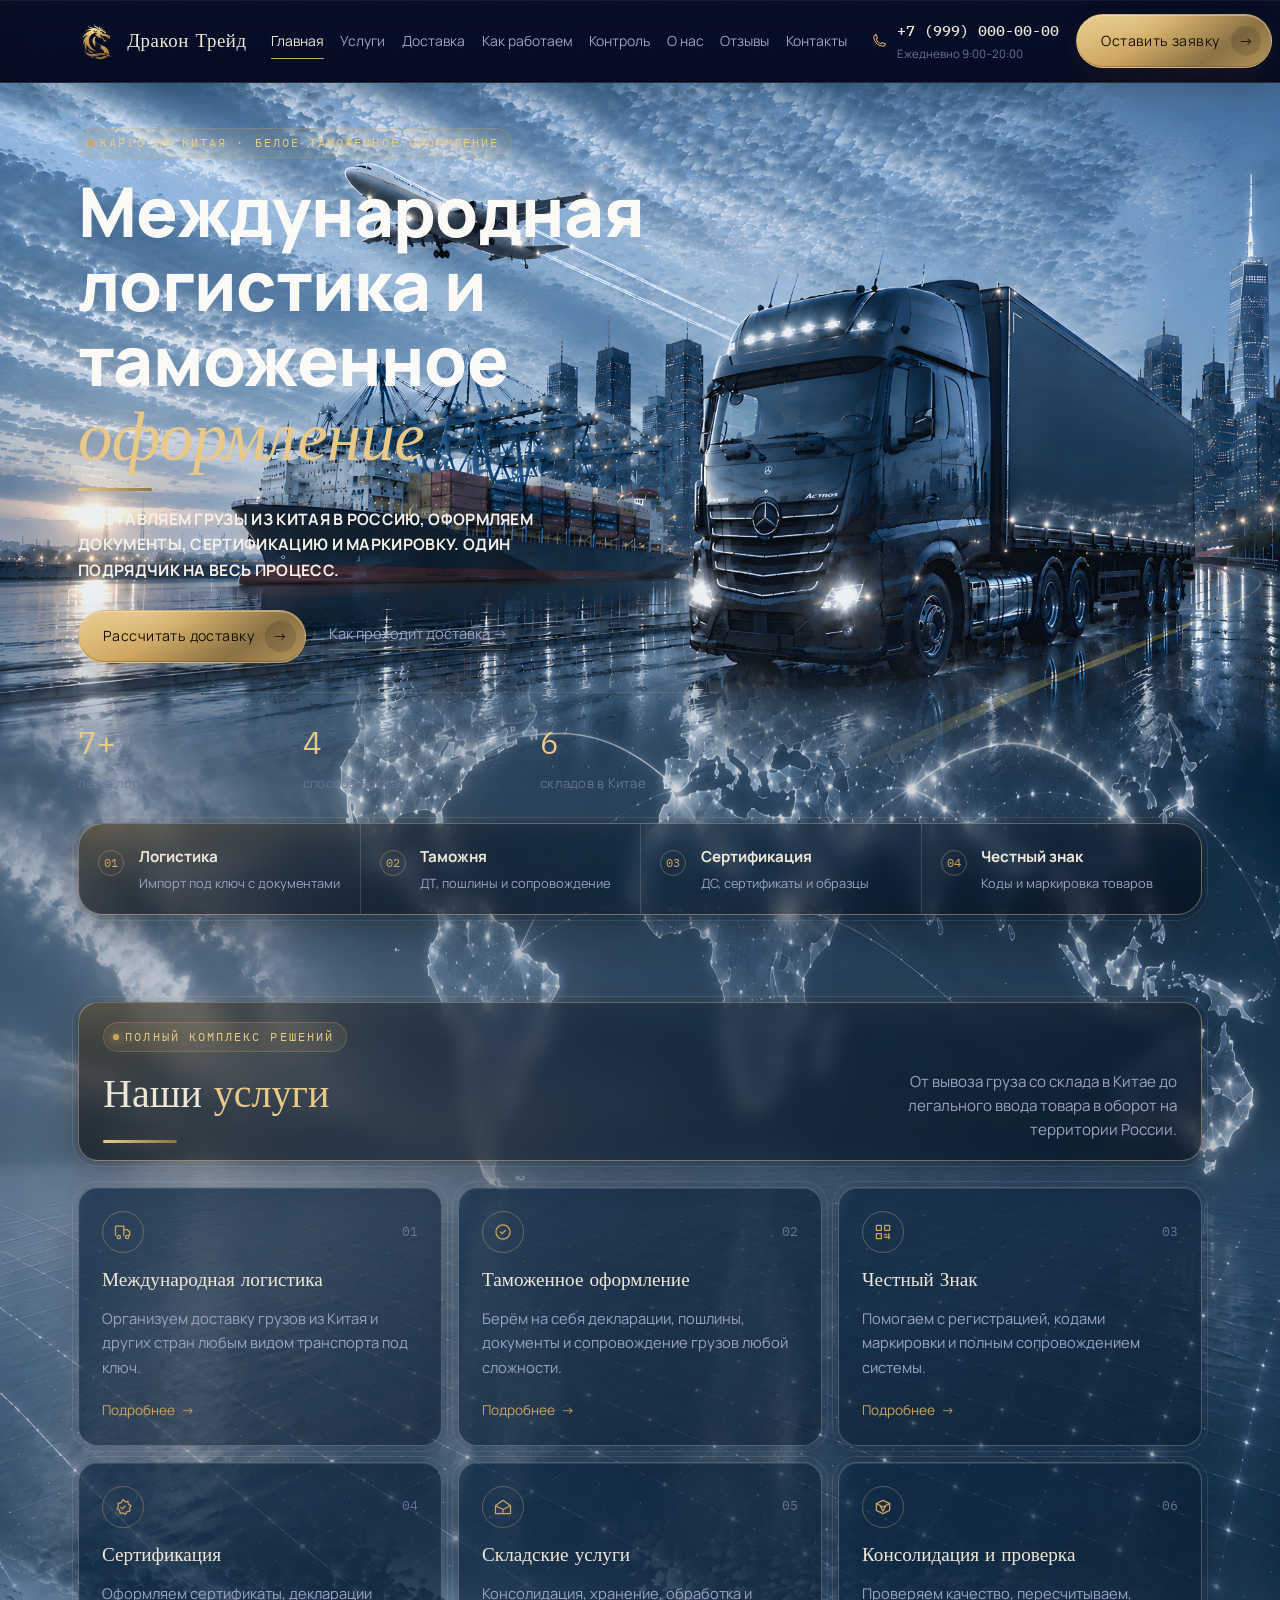
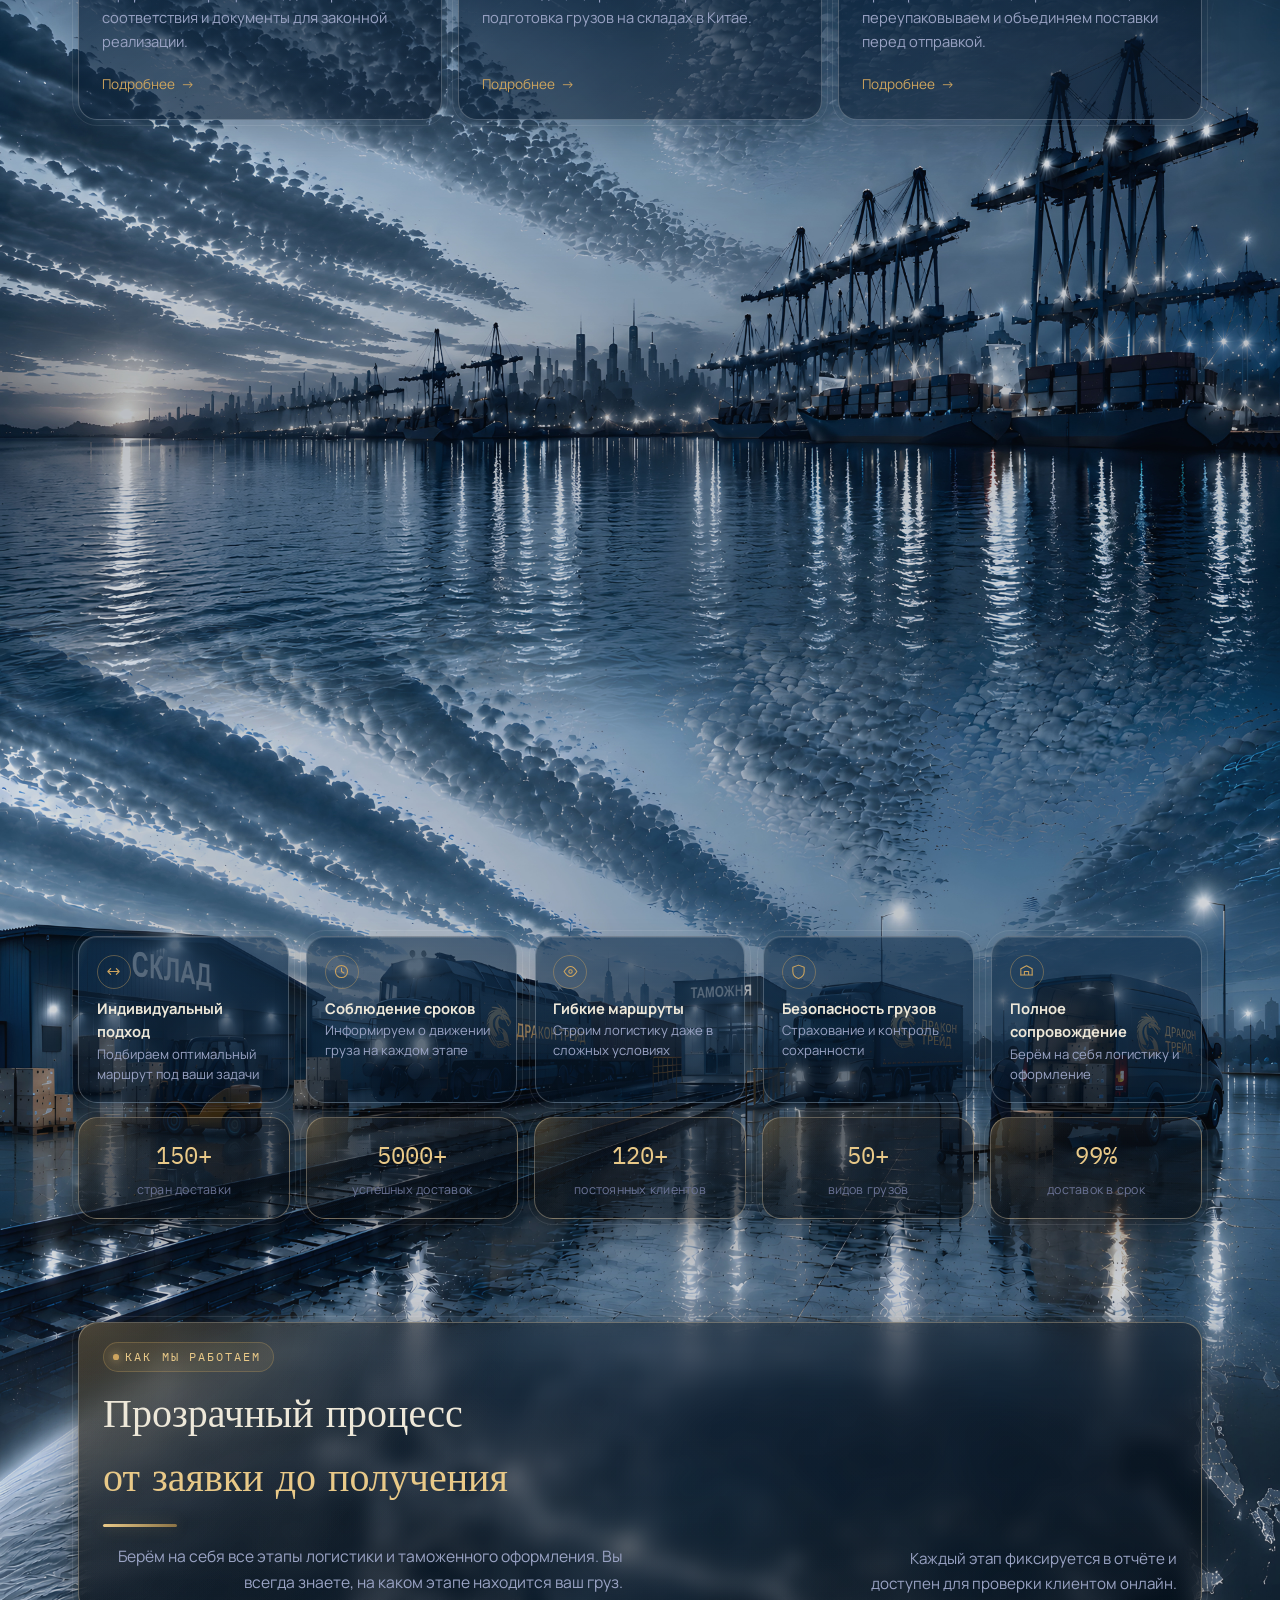
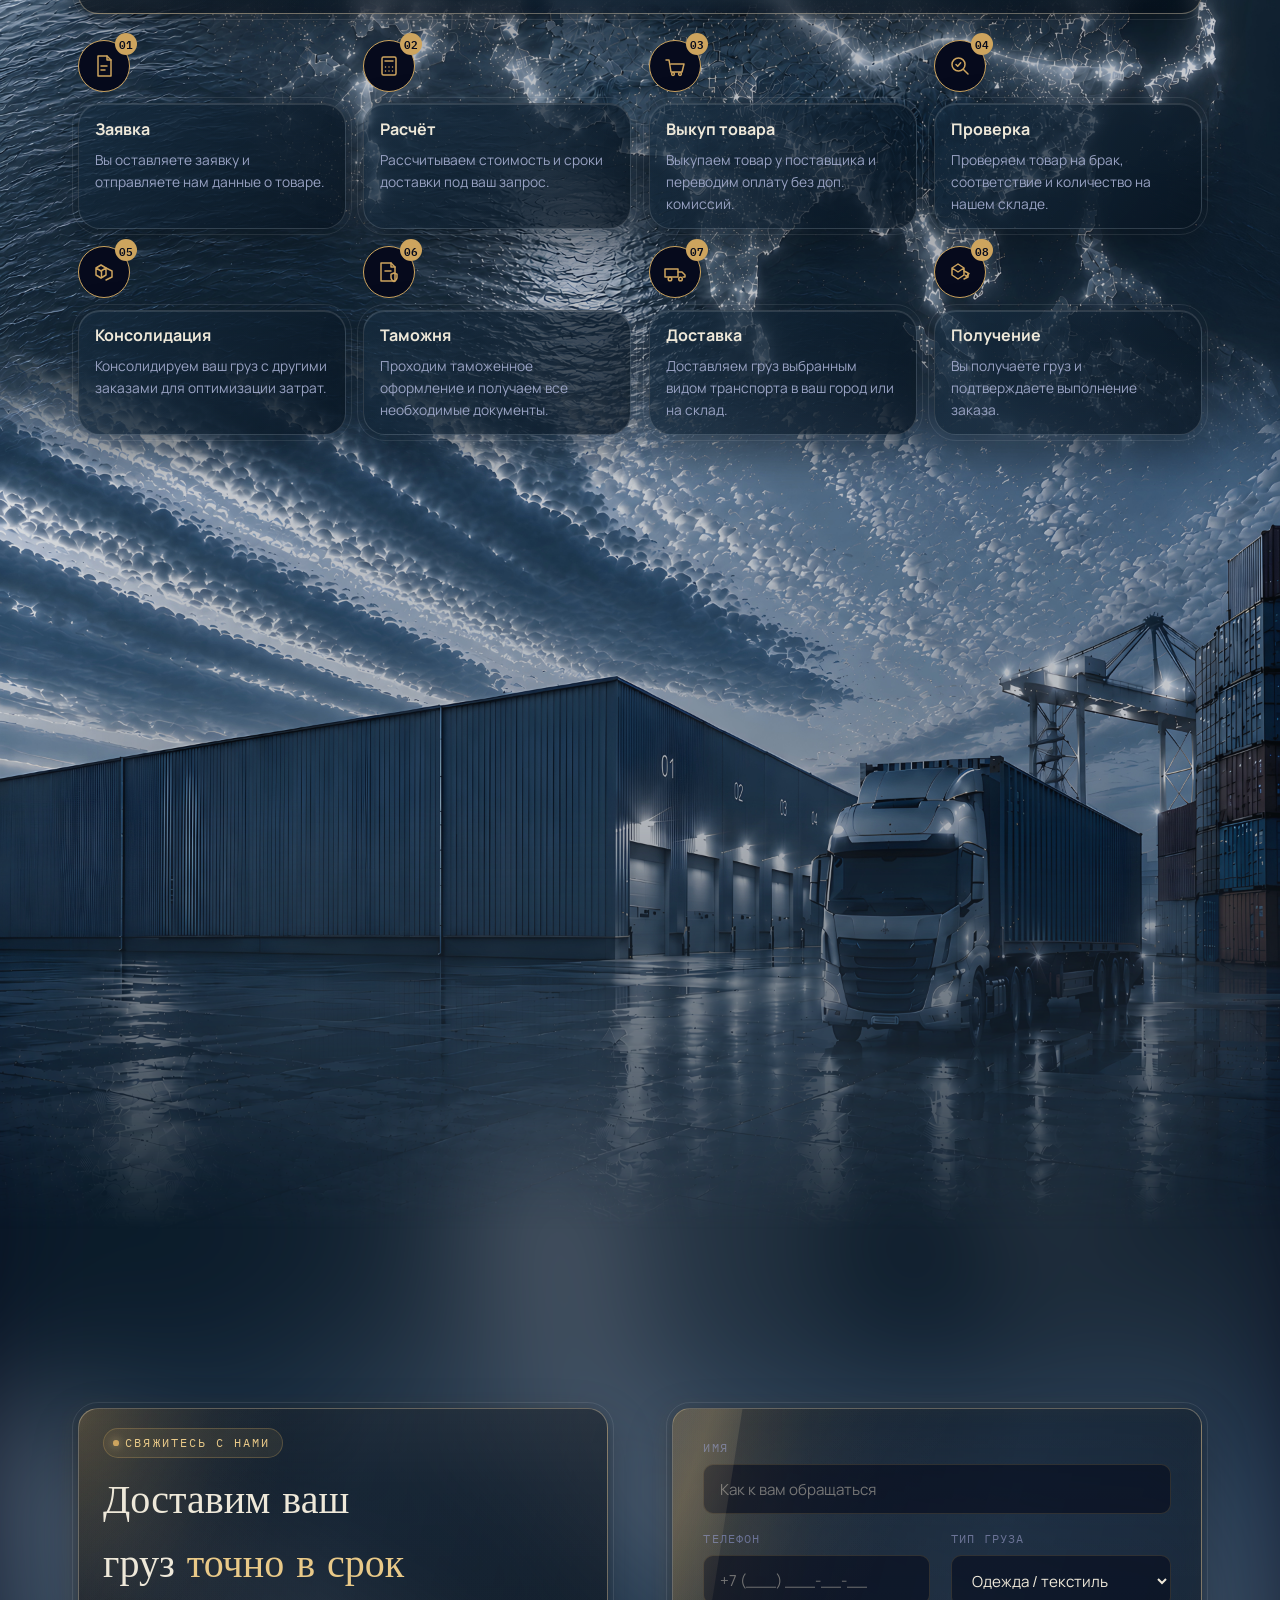
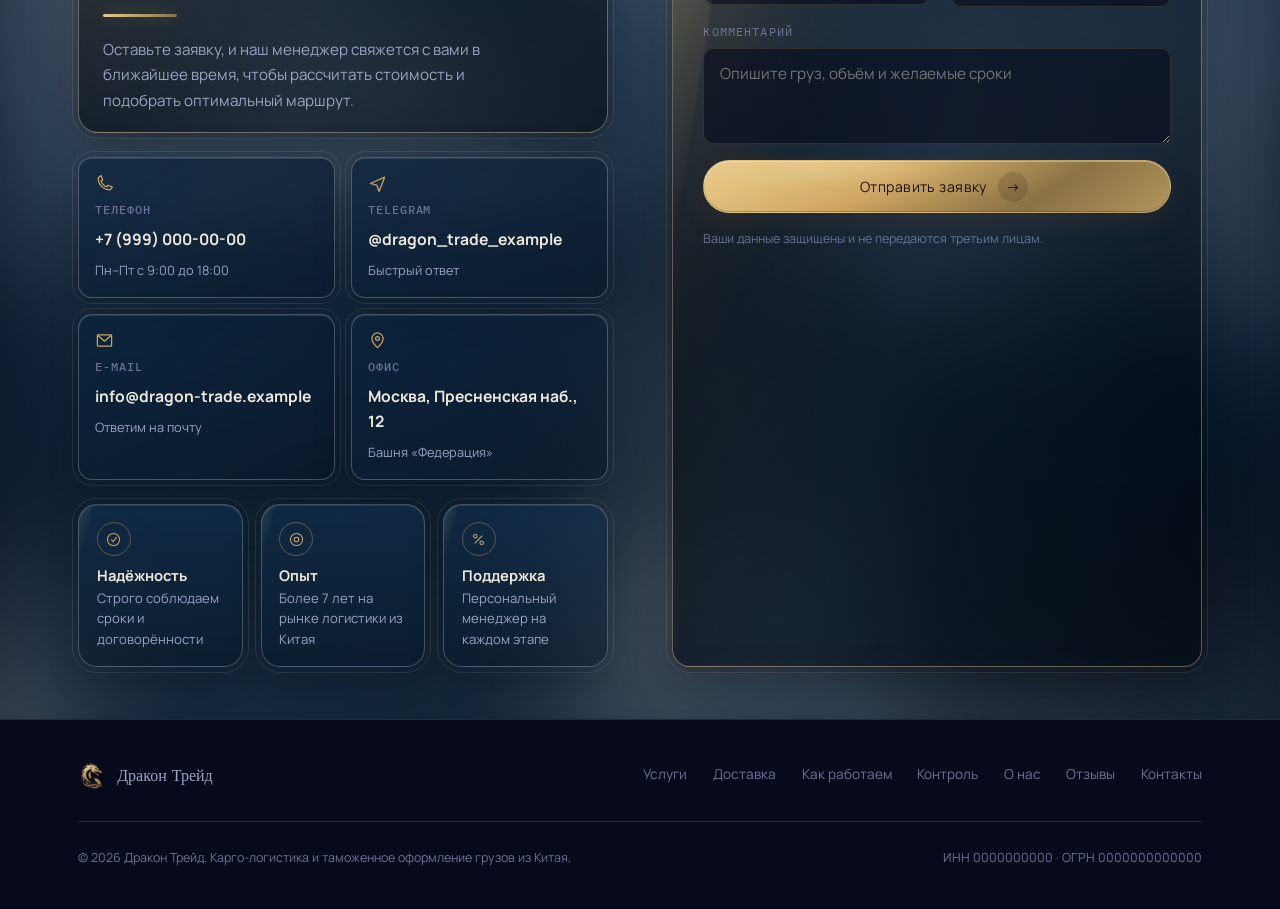
==== index.html @ 856361ec "Initial commit: working site baseline Snapshot of the current Dragon Trade logistics site (index/abo" ====
<!DOCTYPE html>
<html lang="ru">
<head>
<meta charset="UTF-8">
<meta name="viewport" content="width=device-width, initial-scale=1.0">
<title>Дракон Трейд — карго из Китая, белая таможня</title>
<meta name="description" content="Международная логистика и таможенное оформление грузов из Китая: доставка любым видом транспорта, декларирование, сертификация, маркировка «Честный знак».">
<link rel="icon" href="images/logo/dragon-logo-32.png" type="image/png">
<link rel="preconnect" href="https://fonts.googleapis.com">
<link rel="preconnect" href="https://fonts.gstatic.com" crossorigin>
<link href="https://fonts.googleapis.com/css2?family=Marcellus&family=Manrope:wght@400;500;600;700;800&family=IBM+Plex+Mono:wght@400;500;600&display=swap" rel="stylesheet">
<link rel="stylesheet" href="styles.css">
</head>
<body>

<header class="site-header" id="siteHeader">
  <div class="container header-inner">
    <a href="#top" class="brand" aria-label="Дракон Трейд — на главную">
      <img src="images/logo/dragon-logo-256.png" alt="" class="brand-logo">
      <span class="brand-word">Дракон Трейд</span>
    </a>

    <nav class="main-nav" aria-label="Основная навигация">
      <a href="#top" class="is-active">Главная</a>
      <a href="#services">Услуги</a>
      <a href="#delivery">Доставка</a>
      <a href="#process">Как работаем</a>
      <a href="#control">Контроль</a>
      <a href="about.html">О нас</a>
      <a href="reviews.html">Отзывы</a>
      <a href="#contact">Контакты</a>
    </nav>

    <div class="header-actions">
      <a class="phone-link" href="tel:+79990000000">
        <svg viewBox="0 0 24 24" fill="none" stroke="currentColor" stroke-width="1.6" stroke-linecap="round" stroke-linejoin="round"><path d="M4 5c0 8.3 6.7 15 15 15l3-3.6-5.4-2.2-1.6 2.1a12 12 0 0 1-7.3-7.3l2.1-1.6L7.6 2 4 5Z"/></svg>
        <span><strong>+7 (999) 000-00-00</strong><small>Ежедневно 9:00–20:00</small></span>
      </a>
      <a href="#contact" class="btn btn-solid btn-header-cta">Оставить заявку <span>→</span></a>
      <button class="nav-toggle" id="navToggle" aria-label="Открыть меню" aria-expanded="false">
        <svg viewBox="0 0 24 24" fill="none" stroke="currentColor" stroke-width="1.8" stroke-linecap="round"><path d="M3 6h18M3 12h18M3 18h18"/></svg>
      </button>
    </div>
  </div>

  <div class="mobile-panel" id="mobilePanel">
    <div class="container">
      <a href="#top">Главная</a>
      <a href="#services">Услуги</a>
      <a href="#delivery">Доставка</a>
      <a href="#process">Как работаем</a>
      <a href="#control">Контроль</a>
      <a href="about.html">О нас</a>
      <a href="reviews.html">Отзывы</a>
      <a href="#contact">Контакты</a>
      <a class="phone-link" href="tel:+79990000000">
        <span><strong>+7 (999) 000-00-00</strong><small>Ежедневно 9:00–20:00</small></span>
      </a>
      <a href="#contact" class="btn btn-solid btn-block">Оставить заявку <span>→</span></a>
    </div>
  </div>
</header>

<main class="photo-flow">

  <!-- ================= HERO ================= -->
  <section class="hero" id="top">
    <div class="container">
      <div class="hero-copy reveal">
        <span class="eyebrow">Карго из Китая · Белое таможенное оформление</span>
        <h1>Международная логистика и таможенное <em>оформление</em></h1>
        <span class="gold-line"></span>
        <p class="hero-sub">Доставляем грузы из Китая в Россию, оформляем документы, сертификацию и маркировку. Один подрядчик на весь процесс.</p>
        <div class="hero-cta-row">
          <a href="#contact" class="btn btn-solid">Рассчитать доставку <span>→</span></a>
          <a href="#process" class="link-arrow">Как проходит доставка →</a>
        </div>
        <div class="stat-row">
          <div>
            <div class="stat-num">7+</div>
            <div class="stat-label">лет в логистике</div>
          </div>
          <div>
            <div class="stat-num">4</div>
            <div class="stat-label">способа доставки</div>
          </div>
          <div>
            <div class="stat-num">6</div>
            <div class="stat-label">складов в Китае</div>
          </div>
        </div>
      </div>
    </div>

    <div class="container">
      <div class="hero-services reveal" aria-label="Кратко о направлениях работы">
        <article class="hero-service">
          <span class="service-number">01</span>
          <div><strong>Логистика</strong><span>Импорт под ключ с документами</span></div>
        </article>
        <article class="hero-service">
          <span class="service-number">02</span>
          <div><strong>Таможня</strong><span>ДТ, пошлины и сопровождение</span></div>
        </article>
        <article class="hero-service">
          <span class="service-number">03</span>
          <div><strong>Сертификация</strong><span>ДС, сертификаты и образцы</span></div>
        </article>
        <article class="hero-service">
          <span class="service-number">04</span>
          <div><strong>Честный знак</strong><span>Коды и маркировка товаров</span></div>
        </article>
      </div>
    </div>
  </section>

  <!-- ================= SERVICES ================= -->
  <section class="services section-pad" id="services">
    <div class="container">
      <div class="section-head reveal">
        <div>
          <span class="eyebrow">Полный комплекс решений</span>
          <h2>Наши <em>услуги</em></h2>
          <span class="gold-line"></span>
        </div>
        <p>От вывоза груза со склада в Китае до легального ввода товара в оборот на территории России.</p>
      </div>

      <div class="service-grid reveal">
        <article class="service-card">
          <div class="service-card__top">
            <div class="service-icon">
              <svg viewBox="0 0 24 24" fill="none" stroke="currentColor" stroke-width="1.5" stroke-linecap="round" stroke-linejoin="round"><path d="M3 16V6a1 1 0 0 1 1-1h9v11"/><path d="M13 9h4l3 3v4h-2"/><circle cx="7" cy="18" r="2"/><circle cx="17" cy="18" r="2"/></svg>
            </div>
            <span class="service-card__num">01</span>
          </div>
          <h3>Международная логистика</h3>
          <p>Организуем доставку грузов из Китая и других стран любым видом транспорта под ключ.</p>
          <a href="#contact" class="card-link">Подробнее <span>→</span></a>
        </article>

        <article class="service-card">
          <div class="service-card__top">
            <div class="service-icon">
              <svg viewBox="0 0 24 24" fill="none" stroke="currentColor" stroke-width="1.5" stroke-linecap="round" stroke-linejoin="round"><circle cx="12" cy="12" r="8.5"/><path d="M9 12l2 2 4-4"/></svg>
            </div>
            <span class="service-card__num">02</span>
          </div>
          <h3>Таможенное оформление</h3>
          <p>Берём на себя декларации, пошлины, документы и сопровождение грузов любой сложности.</p>
          <a href="#contact" class="card-link">Подробнее <span>→</span></a>
        </article>

        <article class="service-card">
          <div class="service-card__top">
            <div class="service-icon">
              <svg viewBox="0 0 24 24" fill="none" stroke="currentColor" stroke-width="1.5" stroke-linecap="round" stroke-linejoin="round"><rect x="4" y="4" width="6" height="6"/><rect x="14" y="4" width="6" height="6"/><rect x="4" y="14" width="6" height="6"/><path d="M14 15h2.5M14 18h6M19 14v6"/></svg>
            </div>
            <span class="service-card__num">03</span>
          </div>
          <h3>Честный Знак</h3>
          <p>Помогаем с регистрацией, кодами маркировки и полным сопровождением системы.</p>
          <a href="#contact" class="card-link">Подробнее <span>→</span></a>
        </article>

        <article class="service-card">
          <div class="service-card__top">
            <div class="service-icon">
              <svg viewBox="0 0 24 24" fill="none" stroke="currentColor" stroke-width="1.5" stroke-linecap="round" stroke-linejoin="round"><path d="M12 3l2.4 2.6 3.5-.4.6 3.5 3.1 1.7-1.7 3.1.4 3.5-3.5.6-1.7 3.1-3.1-1.7-3.5.4-.6-3.5-3.1-1.7 1.7-3.1-.4-3.5 3.5-.6L12 3z"/><path d="M9.5 12.5l1.8 1.8 3.2-3.6"/></svg>
            </div>
            <span class="service-card__num">04</span>
          </div>
          <h3>Сертификация</h3>
          <p>Оформляем сертификаты, декларации соответствия и документы для законной реализации.</p>
          <a href="#contact" class="card-link">Подробнее <span>→</span></a>
        </article>

        <article class="service-card">
          <div class="service-card__top">
            <div class="service-icon">
              <svg viewBox="0 0 24 24" fill="none" stroke="currentColor" stroke-width="1.5" stroke-linecap="round" stroke-linejoin="round"><path d="M3 10.5 12 4l9 6.5V20H3z"/><path d="M3 10.5 12 15l9-4.5M12 15v5"/></svg>
            </div>
            <span class="service-card__num">05</span>
          </div>
          <h3>Складские услуги</h3>
          <p>Консолидация, хранение, обработка и подготовка грузов на складах в Китае.</p>
          <a href="#contact" class="card-link">Подробнее <span>→</span></a>
        </article>

        <article class="service-card">
          <div class="service-card__top">
            <div class="service-icon">
              <svg viewBox="0 0 24 24" fill="none" stroke="currentColor" stroke-width="1.5" stroke-linecap="round" stroke-linejoin="round"><path d="M4 8 12 4l8 4-8 4-8-4Z"/><path d="M4 8v8l8 4 8-4V8"/><path d="m9 11 3 6 3-6"/></svg>
            </div>
            <span class="service-card__num">06</span>
          </div>
          <h3>Консолидация и проверка</h3>
          <p>Проверяем качество, пересчитываем, переупаковываем и объединяем поставки перед отправкой.</p>
          <a href="#contact" class="card-link">Подробнее <span>→</span></a>
        </article>
      </div>

      <div class="benefits-panel reveal" aria-label="Преимущества работы с нами">
        <div class="benefit-item">
          <span class="benefit-item__icon"><svg viewBox="0 0 24 24" fill="none" stroke="currentColor" stroke-width="1.5" stroke-linecap="round" stroke-linejoin="round"><path d="M12 3 20 6v6c0 5-3.5 8.5-8 10-4.5-1.5-8-5-8-10V6Z"/><path d="m8.5 12 2.5 2.5 5-6"/></svg></span>
          <div><h3>Надёжно</h3><p>Работаем официально и без рисков</p></div>
        </div>
        <div class="benefit-item">
          <span class="benefit-item__icon"><svg viewBox="0 0 24 24" fill="none" stroke="currentColor" stroke-width="1.5" stroke-linecap="round" stroke-linejoin="round"><circle cx="12" cy="12" r="8.5"/><path d="M12 7v5l3.5 2"/></svg></span>
          <div><h3>Точно в срок</h3><p>Соблюдаем сроки доставки</p></div>
        </div>
        <div class="benefit-item">
          <span class="benefit-item__icon"><svg viewBox="0 0 24 24" fill="none" stroke="currentColor" stroke-width="1.5" stroke-linecap="round" stroke-linejoin="round"><path d="M7 17 17 7"/><circle cx="7.5" cy="7.5" r="2.5"/><circle cx="16.5" cy="16.5" r="2.5"/></svg></span>
          <div><h3>Выгодно</h3><p>Оптимизируем логистику и расходы</p></div>
        </div>
        <div class="benefit-item">
          <span class="benefit-item__icon"><svg viewBox="0 0 24 24" fill="none" stroke="currentColor" stroke-width="1.5" stroke-linecap="round" stroke-linejoin="round"><path d="M4.5 13.5v-2a7.5 7.5 0 0 1 15 0v2"/><path d="M4.5 13.5h3v5h-3zM16.5 13.5h3v5h-3zM16.5 18.5c-1.5 1.5-3 2-5 2"/></svg></span>
          <div><h3>Поддержка 24/7</h3><p>Всегда на связи на всех этапах</p></div>
        </div>
        <div class="benefit-item">
          <span class="benefit-item__icon"><svg viewBox="0 0 24 24" fill="none" stroke="currentColor" stroke-width="1.5" stroke-linecap="round" stroke-linejoin="round"><path d="M12 3 20 6v6c0 5-3.5 8.5-8 10-4.5-1.5-8-5-8-10V6Z"/><path d="m8.5 12 2.5 2.5 5-6"/></svg></span>
          <div><h3>Гарантия результата</h3><p>Несём ответственность за каждый груз</p></div>
        </div>
      </div>
    </div>
  </section>

  <!-- ================= DELIVERY ================= -->
  <section class="delivery section-pad" id="delivery">
    <div class="container">
      <div class="section-head reveal">
        <div>
          <span class="eyebrow">Доставка любым видом транспорта</span>
          <h2>Доставим ваш груз <em>любым видом транспорта</em></h2>
          <span class="gold-line"></span>
          <p class="section-lead">Подбираем оптимальный маршрут и вид транспорта под ваш груз, сроки и бюджет.</p>
        </div>
        <p>Сроки — ориентировочные, точный расчёт зависит от номенклатуры, объёма и пункта отправки.</p>
      </div>

      <div class="method-grid reveal">
        <article class="method-card">
          <div class="method-top">
            <svg viewBox="0 0 24 24" fill="none" stroke="currentColor" stroke-width="1.5" stroke-linecap="round" stroke-linejoin="round"><rect x="2" y="8" width="13" height="8"/><path d="M15 11h4l3 3v2h-2"/><circle cx="6.5" cy="18.5" r="1.8"/><circle cx="17" cy="18.5" r="1.8"/></svg>
            <div class="method-days"><span class="num">10–15</span><span class="unit">дней</span></div>
          </div>
          <h3>Автотранспорт</h3>
          <p>Оптимален для средних партий, дверь-в-дверь, минимум перевалок в пути.</p>
        </article>

        <article class="method-card">
          <div class="method-top">
            <svg viewBox="0 0 24 24" fill="none" stroke="currentColor" stroke-width="1.5" stroke-linecap="round" stroke-linejoin="round"><rect x="3" y="4" width="18" height="12" rx="1"/><path d="M3 10h18M7 20l2-4M17 20l-2-4"/></svg>
            <div class="method-days"><span class="num">20–25</span><span class="unit">дней</span></div>
          </div>
          <h3>Железная дорога</h3>
          <p>Баланс цены и скорости для крупных и тяжёлых грузов, контейнерные отправки.</p>
        </article>

        <article class="method-card">
          <div class="method-top">
            <svg viewBox="0 0 24 24" fill="none" stroke="currentColor" stroke-width="1.5" stroke-linecap="round" stroke-linejoin="round"><path d="M3 17l4-9 4 2 4-8 4 12 2 3H3z"/></svg>
            <div class="method-days"><span class="num">35–45</span><span class="unit">дней</span></div>
          </div>
          <h3>Морской фрахт</h3>
          <p>Самая выгодная стоимость за куб для больших объёмов, FCL и LCL контейнеры.</p>
        </article>

        <article class="method-card">
          <div class="method-top">
            <svg viewBox="0 0 24 24" fill="none" stroke="currentColor" stroke-width="1.5" stroke-linecap="round" stroke-linejoin="round"><path d="M2 12l19-8-6 8 6 8-19-8Z"/><path d="M9 12H2"/></svg>
            <div class="method-days"><span class="num">5–7</span><span class="unit">дней</span></div>
          </div>
          <h3>Авиаперевозка</h3>
          <p>Для срочных, дорогостоящих или скоропортящихся грузов небольшого объёма.</p>
        </article>
      </div>

      <div class="benefits-panel reveal" aria-label="Преимущества доставки">
        <div class="benefit-item">
          <span class="benefit-item__icon"><svg viewBox="0 0 24 24" fill="none" stroke="currentColor" stroke-width="1.5" stroke-linecap="round" stroke-linejoin="round"><path d="M4 12h16M4 12l4-4M4 12l4 4M20 12l-4-4M20 12l-4 4"/></svg></span>
          <div><h3>Индивидуальный подход</h3><p>Подбираем оптимальный маршрут под ваши задачи</p></div>
        </div>
        <div class="benefit-item">
          <span class="benefit-item__icon"><svg viewBox="0 0 24 24" fill="none" stroke="currentColor" stroke-width="1.5" stroke-linecap="round" stroke-linejoin="round"><circle cx="12" cy="12" r="8.5"/><path d="M12 7v5l3.5 2"/></svg></span>
          <div><h3>Соблюдение сроков</h3><p>Информируем о движении груза на каждом этапе</p></div>
        </div>
        <div class="benefit-item">
          <span class="benefit-item__icon"><svg viewBox="0 0 24 24" fill="none" stroke="currentColor" stroke-width="1.5" stroke-linecap="round" stroke-linejoin="round"><path d="M3 12c3-5 6-7 9-7s6 2 9 7c-3 5-6 7-9 7s-6-2-9-7Z"/><circle cx="12" cy="12" r="2.4"/></svg></span>
          <div><h3>Гибкие маршруты</h3><p>Строим логистику даже в сложных условиях</p></div>
        </div>
        <div class="benefit-item">
          <span class="benefit-item__icon"><svg viewBox="0 0 24 24" fill="none" stroke="currentColor" stroke-width="1.5" stroke-linecap="round" stroke-linejoin="round"><path d="M12 3 20 6v6c0 5-3.5 8.5-8 10-4.5-1.5-8-5-8-10V6Z"/></svg></span>
          <div><h3>Безопасность грузов</h3><p>Страхование и контроль сохранности</p></div>
        </div>
        <div class="benefit-item">
          <span class="benefit-item__icon"><svg viewBox="0 0 24 24" fill="none" stroke="currentColor" stroke-width="1.5" stroke-linecap="round" stroke-linejoin="round"><path d="M4 17V8l8-4 8 4v9"/><path d="M4 17h16M9 17v-5h6v5"/></svg></span>
          <div><h3>Полное сопровождение</h3><p>Берём на себя логистику и оформление</p></div>
        </div>
      </div>

      <div class="stats-panel reveal" aria-label="Показатели доставки">
        <div class="stat"><div class="stat-num">150+</div><div class="stat-label">стран доставки</div></div>
        <div class="stat"><div class="stat-num">5000+</div><div class="stat-label">успешных доставок</div></div>
        <div class="stat"><div class="stat-num">120+</div><div class="stat-label">постоянных клиентов</div></div>
        <div class="stat"><div class="stat-num">50+</div><div class="stat-label">видов грузов</div></div>
        <div class="stat"><div class="stat-num">99%</div><div class="stat-label">доставок в срок</div></div>
      </div>
    </div>
  </section>

  <!-- ================= PROCESS ================= -->
  <section class="process section-pad" id="process">
    <div class="container">
      <div class="section-head reveal">
        <div>
          <span class="eyebrow">Как мы работаем</span>
          <h2>Прозрачный процесс <em>от заявки до получения</em></h2>
          <span class="gold-line"></span>
          <p class="section-lead">Берём на себя все этапы логистики и таможенного оформления. Вы всегда знаете, на каком этапе находится ваш груз.</p>
        </div>
        <p>Каждый этап фиксируется в отчёте и доступен для проверки клиентом онлайн.</p>
      </div>

      <div class="timeline reveal">
        <div class="step">
          <div class="step-num">
            <svg viewBox="0 0 24 24" fill="none" stroke="currentColor" stroke-width="1.5" stroke-linecap="round" stroke-linejoin="round"><path d="M6 2h9l4 4v16H6z"/><path d="M15 2v4h4M9 12h6M9 16h4"/></svg>
            <span>01</span>
          </div>
          <div class="step-text">
            <h3>Заявка</h3>
            <p>Вы оставляете заявку и отправляете нам данные о товаре.</p>
          </div>
        </div>
        <div class="step">
          <div class="step-num">
            <svg viewBox="0 0 24 24" fill="none" stroke="currentColor" stroke-width="1.5" stroke-linecap="round" stroke-linejoin="round"><rect x="5" y="3" width="14" height="18" rx="1.5"/><path d="M8 7h8M8.5 13h.01M12 13h.01M15.5 13h.01M8.5 17h.01M12 17h.01M15.5 17h.01"/></svg>
            <span>02</span>
          </div>
          <div class="step-text">
            <h3>Расчёт</h3>
            <p>Рассчитываем стоимость и сроки доставки под ваш запрос.</p>
          </div>
        </div>
        <div class="step">
          <div class="step-num">
            <svg viewBox="0 0 24 24" fill="none" stroke="currentColor" stroke-width="1.5" stroke-linecap="round" stroke-linejoin="round"><path d="M3 6h3l2 12h11l2-8H8"/><circle cx="10" cy="20" r="1.4"/><circle cx="17" cy="20" r="1.4"/></svg>
            <span>03</span>
          </div>
          <div class="step-text">
            <h3>Выкуп товара</h3>
            <p>Выкупаем товар у поставщика и переводим оплату без доп. комиссий.</p>
          </div>
        </div>
        <div class="step">
          <div class="step-num">
            <svg viewBox="0 0 24 24" fill="none" stroke="currentColor" stroke-width="1.5" stroke-linecap="round" stroke-linejoin="round"><circle cx="10.5" cy="10.5" r="6.5"/><path d="m20 20-4.3-4.3M8 10.5l1.7 1.7 3-3.4"/></svg>
            <span>04</span>
          </div>
          <div class="step-text">
            <h3>Проверка</h3>
            <p>Проверяем товар на брак, соответствие и количество на нашем складе.</p>
          </div>
        </div>
        <div class="step">
          <div class="step-num">
            <svg viewBox="0 0 24 24" fill="none" stroke="currentColor" stroke-width="1.5" stroke-linecap="round" stroke-linejoin="round"><path d="m4 8 5-3 5 3-5 3zM4 8v7l5 3 5-3V8"/><path d="m14 8 6 3v6l-6 3M9.5 11v6"/></svg>
            <span>05</span>
          </div>
          <div class="step-text">
            <h3>Консолидация</h3>
            <p>Консолидируем ваш груз с другими заказами для оптимизации затрат.</p>
          </div>
        </div>
        <div class="step">
          <div class="step-num">
            <svg viewBox="0 0 24 24" fill="none" stroke="currentColor" stroke-width="1.5" stroke-linecap="round" stroke-linejoin="round"><path d="M4 3h10l4 4v14H4z"/><path d="M14 3v4h4M8 11h6M17 13l3 1.2v3.4c0 2-1.6 3.2-3 4-1.4-.8-3-2-3-4v-3.4Z"/></svg>
            <span>06</span>
          </div>
          <div class="step-text">
            <h3>Таможня</h3>
            <p>Проходим таможенное оформление и получаем все необходимые документы.</p>
          </div>
        </div>
        <div class="step">
          <div class="step-num">
            <svg viewBox="0 0 24 24" fill="none" stroke="currentColor" stroke-width="1.5" stroke-linecap="round" stroke-linejoin="round"><rect x="2" y="9" width="13" height="8"/><path d="M15 12h4l3 3v2h-2"/><circle cx="7" cy="19" r="1.8"/><circle cx="17.5" cy="19" r="1.8"/></svg>
            <span>07</span>
          </div>
          <div class="step-text">
            <h3>Доставка</h3>
            <p>Доставляем груз выбранным видом транспорта в ваш город или на склад.</p>
          </div>
        </div>
        <div class="step">
          <div class="step-num">
            <svg viewBox="0 0 24 24" fill="none" stroke="currentColor" stroke-width="1.5" stroke-linecap="round" stroke-linejoin="round"><path d="m4 8 6-4 6 4-6 4zM4 8v7l6 4 6-4V8"/><path d="m16 11 4 2v4l-4 2"/><path d="m17.2 15.2 1.3 1.3 2.5-2.9"/></svg>
            <span>08</span>
          </div>
          <div class="step-text">
            <h3>Получение</h3>
            <p>Вы получаете груз и подтверждаете выполнение заказа.</p>
          </div>
        </div>
      </div>
    </div>
  </section>

  <!-- ================= CONTROL ================= -->
  <section class="control section-pad" id="control">
    <div class="container control-grid">
      <div class="reveal">
        <div class="block-intro">
          <span class="eyebrow">Отслеживание груза</span>
          <h2>Ваш груз под нашим <em>постоянным контролем</em></h2>
          <span class="gold-line"></span>
          <p style="margin-top:1.2rem; color:var(--ink-dim); font-size:.95rem; line-height:1.7;">Мы сопровождаем груз на всём пути и информируем вас о каждом этапе. Вы всегда знаете, где находится ваша поставка и когда она прибудет.</p>
        </div>
        <div class="control-list">
          <div class="control-item">
            <svg viewBox="0 0 24 24" fill="none" stroke="currentColor" stroke-width="1.5" stroke-linecap="round" stroke-linejoin="round"><path d="M2 12s4-7 10-7 10 7 10 7-4 7-10 7-10-7-10-7Z"/><circle cx="12" cy="12" r="3"/></svg>
            <div>
              <h3>Онлайн-трекинг груза</h3>
              <p>Личный кабинет и статусы на каждом этапе — от склада в Китае до выдачи в России.</p>
            </div>
          </div>
          <div class="control-item">
            <svg viewBox="0 0 24 24" fill="none" stroke="currentColor" stroke-width="1.5" stroke-linecap="round" stroke-linejoin="round"><rect x="3" y="7" width="18" height="13" rx="1"/><path d="M8 7l2-3h4l2 3"/><circle cx="12" cy="13.5" r="3.2"/></svg>
            <div>
              <h3>Фото- и видеофиксация</h3>
              <p>Проверяем груз на складе в Китае и присылаем отчёт до отправки, чтобы исключить сюрпризы.</p>
            </div>
          </div>
          <div class="control-item">
            <svg viewBox="0 0 24 24" fill="none" stroke="currentColor" stroke-width="1.5" stroke-linecap="round" stroke-linejoin="round"><path d="M6 3h9l5 5v13H6z"/><path d="M14 3v6h6M9 13h6M9 17h6"/></svg>
            <div>
              <h3>Оригиналы документов</h3>
              <p>Передаём полный комплект: декларацию, инвойс, сертификаты — всё, что нужно для отчётности.</p>
            </div>
          </div>
          <div class="control-item">
            <svg viewBox="0 0 24 24" fill="none" stroke="currentColor" stroke-width="1.5" stroke-linecap="round" stroke-linejoin="round"><circle cx="12" cy="8" r="3.4"/><path d="M4.5 20c1.5-4 4.2-6 7.5-6s6 2 7.5 6"/></svg>
            <div>
              <h3>Персональный менеджер</h3>
              <p>Один ответственный специалист ведёт сделку от заявки до получения груза клиентом.</p>
            </div>
          </div>
        </div>
      </div>

      <div class="route-track reveal" aria-label="Маршрут доставки">
        <div class="route-track-label">Пример маршрута</div>
        <div class="route-point route-point--origin">
          <span class="route-dot"><i></i></span>
          <div><strong>Маньчжурия</strong><span>Отправка груза</span></div>
        </div>
        <div class="route-point route-point--transit">
          <span class="route-dot"><i></i></span>
          <div><strong>Москва</strong><span>Транзитный этап</span></div>
        </div>
        <div class="route-point route-point--arrival">
          <span class="route-dot"><i></i></span>
          <div><strong>Казань</strong><span>Прибытие</span></div>
        </div>
      </div>
    </div>
  </section>

  <!-- ================= CONTACT ================= -->
  <section class="contact section-pad" id="contact">
    <div class="container contact-grid">
      <div class="contact-info reveal">
        <div class="block-intro">
          <span class="eyebrow">Свяжитесь с нами</span>
          <h2>Доставим ваш груз <em>точно в срок</em></h2>
          <span class="gold-line"></span>
          <p style="margin-top:1.2rem; color:var(--ink-dim); font-size:.95rem; line-height:1.7;">Оставьте заявку, и наш менеджер свяжется с вами в ближайшее время, чтобы рассчитать стоимость и подобрать оптимальный маршрут.</p>
        </div>

        <div class="contacts-grid">
          <article class="contact-card">
            <svg viewBox="0 0 24 24" fill="none" stroke="currentColor" stroke-width="1.6" stroke-linecap="round" stroke-linejoin="round"><path d="M4 5c0 8.3 6.7 15 15 15l3-3.6-5.4-2.2-1.6 2.1a12 12 0 0 1-7.3-7.3l2.1-1.6L7.6 2 4 5Z"/></svg>
            <h3>Телефон</h3>
            <strong><a href="tel:+79990000000">+7 (999) 000-00-00</a></strong>
            <p>Пн–Пт с 9:00 до 18:00</p>
          </article>
          <article class="contact-card">
            <svg viewBox="0 0 24 24" fill="none" stroke="currentColor" stroke-width="1.6" stroke-linecap="round" stroke-linejoin="round"><path d="m3 12 18-8-7 18-3-8-8-2Z"/></svg>
            <h3>Telegram</h3>
            <strong><a href="https://t.me/dragon_trade_example">@dragon_trade_example</a></strong>
            <p>Быстрый ответ</p>
          </article>
          <article class="contact-card">
            <svg viewBox="0 0 24 24" fill="none" stroke="currentColor" stroke-width="1.6" stroke-linecap="round" stroke-linejoin="round"><rect x="3" y="5" width="18" height="14" rx="1"/><path d="m4 6 8 7 8-7"/></svg>
            <h3>E-mail</h3>
            <strong><a href="mailto:info@dragon-trade.example">info@dragon-trade.example</a></strong>
            <p>Ответим на почту</p>
          </article>
          <article class="contact-card">
            <svg viewBox="0 0 24 24" fill="none" stroke="currentColor" stroke-width="1.6" stroke-linecap="round" stroke-linejoin="round"><path d="M12 21s7-6.3 7-11.5A7 7 0 0 0 5 9.5C5 14.7 12 21 12 21Z"/><circle cx="12" cy="9.5" r="2.4"/></svg>
            <h3>Офис</h3>
            <strong>Москва, Пресненская наб., 12</strong>
            <p>Башня «Федерация»</p>
          </article>
        </div>

        <div class="benefits-panel count-3" aria-label="Почему нам доверяют">
          <div class="benefit-item">
            <span class="benefit-item__icon"><svg viewBox="0 0 24 24" fill="none" stroke="currentColor" stroke-width="1.5" stroke-linecap="round" stroke-linejoin="round"><path d="M9 12.5 11.5 15 16 9"/><circle cx="12" cy="12" r="8.5"/></svg></span>
            <div><h3>Надёжность</h3><p>Строго соблюдаем сроки и договорённости</p></div>
          </div>
          <div class="benefit-item">
            <span class="benefit-item__icon"><svg viewBox="0 0 24 24" fill="none" stroke="currentColor" stroke-width="1.5" stroke-linecap="round" stroke-linejoin="round"><circle cx="12" cy="12" r="8.5"/><circle cx="12" cy="12" r="3.2"/></svg></span>
            <div><h3>Опыт</h3><p>Более 7 лет на рынке логистики из Китая</p></div>
          </div>
          <div class="benefit-item">
            <span class="benefit-item__icon"><svg viewBox="0 0 24 24" fill="none" stroke="currentColor" stroke-width="1.5" stroke-linecap="round" stroke-linejoin="round"><path d="M7 17 17 7"/><circle cx="7.5" cy="7.5" r="2.5"/><circle cx="16.5" cy="16.5" r="2.5"/></svg></span>
            <div><h3>Поддержка</h3><p>Персональный менеджер на каждом этапе</p></div>
          </div>
        </div>
      </div>

      <form class="request-form reveal" id="requestForm">
        <div class="field">
          <label for="name">Имя</label>
          <input type="text" id="name" name="name" placeholder="Как к вам обращаться" required>
        </div>
        <div class="field-row">
          <div class="field">
            <label for="phone">Телефон</label>
            <input type="tel" id="phone" name="phone" placeholder="+7 (___) ___-__-__" required>
          </div>
          <div class="field">
            <label for="cargo">Тип груза</label>
            <select id="cargo" name="cargo">
              <option>Одежда / текстиль</option>
              <option>Обувь</option>
              <option>Электроника</option>
              <option>Оборудование</option>
              <option>Другое</option>
            </select>
          </div>
        </div>
        <div class="field">
          <label for="message">Комментарий</label>
          <textarea id="message" name="message" placeholder="Опишите груз, объём и желаемые сроки"></textarea>
        </div>
        <button type="submit" class="btn btn-solid btn-block">Отправить заявку <span>→</span></button>
        <p class="form-note">Ваши данные защищены и не передаются третьим лицам.</p>
        <div class="form-status" id="formStatus">Заявка отправлена. Наш менеджер свяжется с вами в течение рабочего дня.</div>
      </form>
    </div>
  </section>

</main>

<footer class="site-footer">
  <div class="container">
    <div class="footer-inner">
      <a href="#top" class="footer-brand">
        <img src="images/logo/dragon-logo-256.png" alt="" class="footer-brand-logo">
        <span>Дракон Трейд</span>
      </a>
      <nav class="footer-links" aria-label="Ссылки в подвале">
        <a href="#services">Услуги</a>
        <a href="#delivery">Доставка</a>
        <a href="#process">Как работаем</a>
        <a href="#control">Контроль</a>
        <a href="about.html">О нас</a>
        <a href="reviews.html">Отзывы</a>
        <a href="#contact">Контакты</a>
      </nav>
    </div>
    <div class="footer-bottom">
      <span>© 2026 Дракон Трейд. Карго-логистика и таможенное оформление грузов из Китая.</span>
      <span>ИНН 0000000000 · ОГРН 0000000000000</span>
    </div>
  </div>
</footer>

<script src="script.js"></script>

</body>
</html>
---- styles.css ----
/* Brand is deliberately dark-navy + gold in both OS themes — this is the company's fixed identity, not a light/dark toggle. */
  :root{
    --bg-deep:#060a1c;
    --bg:#0b1330;
    --bg-elevated:#101b40;
    --bg-elevated-2:#16234d;
    --line:rgba(205,164,94,0.18);
    --line-strong:rgba(205,164,94,0.4);
    --gold:#cda45e;
    --gold-bright:#e9c988;
    --gold-dim:#8a7245;
    --ink:#eee8d9;
    --ink-dim:#9aa3c4;
    --ink-faint:#6b7396;
    --shadow:rgba(3,6,20,0.6);

    --font-display:'Marcellus', Georgia, 'Times New Roman', serif;
    --font-body:'Manrope', 'Segoe UI', Arial, sans-serif;
    --font-mono:'IBM Plex Mono', 'SFMono-Regular', Consolas, monospace;

    --glass-border: rgba(255,232,190,.34);
    --glass-border-hover: rgba(226,181,98,.62);
    --glass-panel:
      radial-gradient(58% 145% at 0% 0%, rgba(226,176,88,.22) 0%, rgba(226,176,88,.10) 24%, rgba(226,176,88,.025) 46%, transparent 68%),
      linear-gradient(118deg, rgba(255,235,198,.06) 0%, rgba(255,255,255,.028) 13%, transparent 30%),
      linear-gradient(180deg, rgba(255,255,255,.045) 0%, rgba(255,255,255,.010) 24%, rgba(0,0,0,.075) 100%),
      linear-gradient(105deg, rgba(4,9,16,.68) 0%, rgba(7,15,25,.48) 48%, rgba(5,11,19,.58) 100%);
    --glass-panel-shadow: 0 18px 46px rgba(0,0,0,.25), 0 3px 10px rgba(0,0,0,.18), -8px -2px 22px rgba(214,157,67,.055);
    --card-bg: linear-gradient(145deg, rgba(13,40,69,.58), rgba(5,20,38,.34)), rgba(4,18,34,.28);
    --card-bg-hover: linear-gradient(145deg, rgba(17,52,88,.68), rgba(6,24,45,.42));
    --card-shadow: inset 0 1px 0 rgba(255,255,255,.10), 0 16px 38px rgba(0,8,18,.20);
    --card-shadow-hover: inset 0 1px 0 rgba(255,255,255,.13), 0 22px 50px rgba(0,8,18,.34);

    --r-card: 19px;
    --r-panel: 20px;
    --r-panel-lg: 24px;
    --r-pill: 999px;

    /* Spring-like curves — every hover/reveal transition below draws from
       these instead of linear/ease, so motion reads as mass, not a toggle. */
    --ease-spring: cubic-bezier(.16,1,.3,1);
    --ease-out: cubic-bezier(.32,.72,0,1);
    --bezel-ring: rgba(255,255,255,.09);
    --bezel-ring-hover: rgba(226,181,98,.4);
    --bezel-offset: 5px;

    --fs-hero: clamp(2.35rem, 4.6vw + 1rem, 4.3rem);
    --fs-h2: clamp(1.7rem, 2.4vw + 0.9rem, 2.5rem);
    --fs-h3: 1.2rem;
    --fs-body: 1.02rem;
    --fs-small: 0.875rem;

    --container: 1220px;
    --radius: 2px;
  }

  *,*::before,*::after{ box-sizing:border-box; }
  html{ scroll-behavior:smooth; background:var(--bg-deep); }
  body{
    margin:0;
    position:relative;
    color:var(--ink);
    font-family:var(--font-body);
    font-size:var(--fs-body);
    line-height:1.6;
    -webkit-font-smoothing:antialiased;
  }
  img{ max-width:100%; display:block; }

  body::before{
    content:"";
    position:fixed; inset:0;
    background-image:url("data:image/svg+xml,%3Csvg xmlns='http://www.w3.org/2000/svg' width='120' height='120'%3E%3Cfilter id='n'%3E%3CfeTurbulence type='fractalNoise' baseFrequency='0.9' numOctaves='2' stitchTiles='stitch'/%3E%3C/filter%3E%3Crect width='100%25' height='100%25' filter='url(%23n)' opacity='0.5'/%3E%3C/svg%3E");
    opacity:0.035;
    mix-blend-mode:overlay;
    pointer-events:none;
    z-index:2000;
  }

  ::selection{ background:var(--gold); color:var(--bg-deep); }

  a{ color:inherit; text-decoration:none; }
  ul{ list-style:none; margin:0; padding:0; }
  h1,h2,h3,p{ margin:0; }
  h1,h2,h3{ font-family:var(--font-display); font-weight:400; text-wrap:balance; }
  h1 em, h2 em{ color:var(--gold-bright); font-style:normal; }
  button{ font-family:inherit; cursor:pointer; }

  .container{
    width:100%;
    max-width:var(--container);
    margin-inline:auto;
    padding-inline:clamp(1.25rem, 4vw, 3rem);
  }

  .eyebrow{
    display:inline-flex; align-items:center; gap:.55em;
    font-family:var(--font-mono);
    font-size:.72rem;
    letter-spacing:.18em;
    text-transform:uppercase;
    color:var(--gold-bright);
    padding:.4em 1em .4em .8em;
    border-radius:var(--r-pill);
    background:rgba(205,164,94,.1);
    border:1px solid rgba(205,164,94,.28);
  }
  .eyebrow::before{
    content:"";
    width:.5em; height:.5em;
    border-radius:50%;
    background:var(--gold);
    display:inline-block;
    box-shadow:0 0 8px rgba(233,201,136,.7);
  }

  .gold-line{
    display:block;
    width:74px; height:3px;
    margin-top:.9rem;
    border-radius:var(--r-pill);
    background:linear-gradient(90deg, var(--gold-bright), var(--gold-dim));
    box-shadow:0 0 16px rgba(224,182,93,.32);
  }

  /* ---- shared diagonal shine sweep, used by every glass panel/card ---- */
  @keyframes shineSweep{
    0%{ left:-45%; opacity:0; }
    8%{ opacity:.85; }
    18%{ opacity:0; }
    100%{ left:130%; opacity:0; }
  }
  .service-card, .method-card, .step-text, .benefit-item, .contact-card, .review-card,
  .hero-services, .section-head, .block-intro, .control-list,
  .route-track, form.request-form, .page-hero-panel, .page-cta, .about-copy{
    position:relative;
    overflow:hidden;
  }
  /* Double-bezel: a hairline ring floats outside every card, detached from
     its own border — reads as a glass plate sitting in a machined tray
     rather than a flat div pinned to the background. */
  .service-card, .method-card, .contact-card, .review-card, .benefit-item, .step-text,
  .control-list, .route-track, form.request-form, .hero-services, .section-head,
  .block-intro, .page-hero-panel, .page-cta, .about-copy, .stats-panel .stat{
    outline:1px solid var(--bezel-ring);
    outline-offset:var(--bezel-offset);
    transition-property:outline-color, border-color, transform, background, box-shadow, filter;
    transition-duration:.4s;
    transition-timing-function:var(--ease-out);
  }
  .service-card:hover, .method-card:hover, .contact-card:hover, .review-card:hover,
  .benefit-item:hover, .step:hover .step-text, .control-list:hover, .route-track:hover,
  form.request-form:hover, .hero-services:hover, .section-head:hover, .block-intro:hover,
  .page-hero-panel:hover, .page-cta:hover, .about-copy:hover, .stats-panel .stat:hover{
    outline-color:var(--bezel-ring-hover);
  }
  .service-card::after, .method-card::after, .step-text::after, .benefit-item::after, .contact-card::after, .review-card::after,
  .hero-services::after, .section-head::after, .block-intro::after, .control-list::after,
  .route-track::after, form.request-form::after, .page-hero-panel::after, .page-cta::after, .about-copy::after{
    content:"";
    position:absolute; top:-60%; left:-45%;
    width:45%; height:220%;
    background:linear-gradient(100deg, transparent 30%, rgba(255,255,255,.10) 48%, rgba(255,225,170,.16) 52%, transparent 70%);
    transform:rotate(9deg);
    animation:shineSweep 13s ease-in-out infinite;
    pointer-events:none;
  }
  @media (prefers-reduced-motion: reduce){
    .service-card::after, .method-card::after, .step-text::after, .benefit-item::after, .contact-card::after, .review-card::after,
    .hero-services::after, .section-head::after, .block-intro::after, .control-list::after,
    .route-track::after, form.request-form::after, .page-hero-panel::after, .page-cta::after, .about-copy::after{
      animation:none; opacity:0;
    }
  }

  section{ scroll-margin-top: 84px; }

  /* ---------- reveal-on-scroll ---------- */
  /* Heavier fade-up with a touch of blur resolving in — never a static pop-in.
     transform/opacity/filter only, so this stays GPU-cheap even on long pages. */
  .reveal{
    opacity:0;
    transform:translateY(28px);
    filter:blur(6px);
    transition:opacity .9s var(--ease-spring), transform .9s var(--ease-spring), filter .9s var(--ease-spring);
    will-change:transform, opacity;
  }
  .reveal.is-visible{ opacity:1; transform:none; filter:blur(0); }
  @media (prefers-reduced-motion: reduce){
    html{ scroll-behavior:auto; }
    .reveal{ opacity:1; transform:none; filter:none; transition:none; }
  }

  /* ================= HEADER ================= */
  .site-header{
    position:sticky; top:0; z-index:500;
    background:linear-gradient(180deg, rgba(10,18,38,.42), rgba(8,14,32,.3));
    backdrop-filter:blur(16px) saturate(150%) brightness(1.05);
    -webkit-backdrop-filter:blur(16px) saturate(150%) brightness(1.05);
    border-bottom:1px solid rgba(255,255,255,.12);
    box-shadow:0 1px 0 rgba(255,255,255,.06) inset, 0 12px 30px rgba(0,0,0,.16);
    transition:border-color .3s var(--ease-out), background .3s var(--ease-out), box-shadow .3s var(--ease-out);
  }
  .site-header.is-scrolled{
    border-bottom-color:var(--line);
    background:linear-gradient(180deg, rgba(8,14,32,.68), rgba(6,10,26,.58));
  }
  .header-inner{
    display:flex; align-items:center; justify-content:space-between;
    gap:1.5rem;
    padding-block:.9rem;
  }
  .brand{ display:flex; align-items:center; gap:.7rem; flex-shrink:0; }
  .brand-logo{ width:38px; height:38px; flex-shrink:0; object-fit:contain; }
  .brand-word{
    font-family:var(--font-display);
    font-size:1.18rem;
    letter-spacing:.03em;
    color:var(--ink);
    line-height:1.05;
  }
  .brand-word small{
    display:block;
    font-family:var(--font-mono);
    font-size:.6rem;
    letter-spacing:.24em;
    color:var(--gold-dim);
    text-transform:uppercase;
    margin-top:.2rem;
  }

  .main-nav{ display:flex; align-items:center; gap:clamp(.7rem,1.3vw,1.5rem); }
  .main-nav a{
    font-size:.87rem;
    color:var(--ink-dim);
    position:relative;
    padding-block:.3rem;
    transition:color .2s var(--ease-out);
    white-space:nowrap;
  }
  .main-nav a::after{
    content:""; position:absolute; left:0; right:0; bottom:-2px; height:1px;
    background:var(--gold);
    transform:scaleX(0); transform-origin:left;
    transition:transform .25s var(--ease-out);
  }
  .main-nav a:hover{ color:var(--ink); }
  .main-nav a:hover::after{ transform:scaleX(1); }
  .main-nav a.is-active{ color:var(--ink); }
  .main-nav a.is-active::after{ transform:scaleX(1); }

  .header-actions{ display:flex; align-items:center; gap:1.1rem; flex-shrink:0; }
  .phone-link{
    display:flex; align-items:center; gap:.6rem;
    color:var(--ink);
  }
  .phone-link svg{ width:16px; height:16px; color:var(--gold); flex-shrink:0; }
  .phone-link span{ display:flex; flex-direction:column; gap:.15rem; }
  .phone-link strong{ font-family:var(--font-mono); font-weight:500; font-size:.92rem; }
  .phone-link small{ font-size:.72rem; color:var(--ink-faint); }

  /* "Island" button: the label sits in the pill itself, the arrow sits in its
     own nested circular badge flush to the inner edge — never a naked glyph
     floating next to the text. */
  .btn{
    display:inline-flex; align-items:center; justify-content:center;
    gap:.7rem;
    padding:.65rem .6rem .65rem 1.5rem;
    border:1px solid var(--gold);
    border-radius:var(--r-pill);
    background:transparent;
    color:var(--gold-bright);
    font-size:.88rem;
    letter-spacing:.03em;
    transition:background .3s var(--ease-out), color .3s var(--ease-out), box-shadow .3s var(--ease-out), transform .3s var(--ease-spring), border-color .3s var(--ease-out);
    white-space:nowrap;
  }
  .btn:not(:has(span)){ padding:.72rem 1.5rem; }
  .btn span{
    display:inline-flex; align-items:center; justify-content:center;
    width:1.9rem; height:1.9rem; flex-shrink:0;
    border-radius:50%;
    background:rgba(255,255,255,.12);
    transition:transform .35s var(--ease-spring), background .3s var(--ease-out);
  }
  .btn:hover{
    background:var(--gold);
    color:var(--bg-deep);
    transform:translateY(-2px);
    box-shadow:0 0 0 1px var(--gold), 0 14px 30px -8px rgba(205,164,94,.55), 0 0 18px rgba(184,154,98,.3);
  }
  .btn:hover span{ transform:translate(2px,-1px) scale(1.06); background:rgba(6,10,28,.16); }
  .btn:active{ transform:translateY(0) scale(.98); }
  .btn-solid{
    border-color:rgba(219,193,137,.5);
    color:#161107;
    background:
      radial-gradient(95% 150% at 24% 0%, rgba(232,207,149,.72) 0%, rgba(232,207,149,.16) 36%, transparent 64%),
      linear-gradient(145deg, #e9c988 0%, #cda45e 38%, #8a7245 72%, #b3945b 100%);
    box-shadow:inset 0 1px 0 rgba(255,244,213,.38), inset 0 -1px 0 rgba(70,43,14,.30), 0 10px 24px rgba(91,61,24,.20);
  }
  .btn-solid span{ background:rgba(22,17,7,.14); }
  .btn-solid:hover{
    border-color:var(--gold-bright);
    box-shadow:inset 0 1px 0 rgba(255,244,213,.38), inset 0 -1px 0 rgba(70,43,14,.30), 0 10px 24px rgba(91,61,24,.20), 0 0 18px rgba(184,154,98,.3);
  }
  .btn-solid:hover span{ background:rgba(22,17,7,.22); }
  .btn-block{ width:100%; }

  .nav-toggle{
    display:none;
    width:38px; height:38px;
    align-items:center; justify-content:center;
    background:none; border:1px solid var(--line);
    color:var(--ink);
    border-radius:10px;
  }
  .nav-toggle svg{ width:18px; height:18px; }

  .mobile-panel{
    display:none;
    max-height:0; overflow:hidden;
    background:rgba(6,10,28,0.97);
    border-bottom:1px solid var(--line);
    transition:max-height .35s var(--ease-out);
  }
  .mobile-panel .container{ padding-block:1rem; display:flex; flex-direction:column; gap:1.1rem; }
  .mobile-panel a{ font-size:1.02rem; color:var(--ink-dim); }
  .site-header.nav-open .mobile-panel{ max-height:460px; }

  @media (max-width: 1180px){
    .main-nav{ display:none; }
    .phone-link{ display:none; }
    .nav-toggle{ display:inline-flex; }
    .mobile-panel{ display:block; }
  }
  @media (max-width: 560px){
    .btn-header-cta{ display:none; }
  }

  /* ================= PER-BLOCK BACKGROUNDS ================= */
  /* One continuous hand-composited panorama (images/desktop-master-layout.jpg,
     3840×13040) behind the whole hero→contact run, not six separate photos —
     so there is no seam to hide in the first place, only one image that
     already flows from the truck/port through the map graphic, the cranes,
     the warehouse, the route map and the final yard. `.photo-flow` (the
     <main> wrapping all six sections) hosts it as two layers, the same trick
     album-art players use: ::before is the photo `cover`-blurred to fill the
     wrapper completely (so --bg-deep is never exposed, however tall the page
     runs) and ::after is the SAME photo shown honestly — full width, its own
     true proportions, nothing cropped or stretched — anchored to the top,
     fading into its blurred twin beneath once it runs out. Whatever fraction
     of the page the true image doesn't reach (it rarely reaches the very
     bottom at typical content heights) simply continues as that same blurred
     colour field instead of being cropped or warped to force a fit. */
  .photo-flow{
    position:relative;
    isolation:isolate;
    overflow:hidden;
    background-color:var(--bg-deep);
  }
  .photo-flow::before{
    content:"";
    position:absolute; inset:-3%;
    background-image:url('images/desktop-master-layout.jpg');
    background-size:cover;
    background-position:center;
    background-repeat:no-repeat;
    filter:blur(70px) saturate(130%) brightness(.7);
    /* Only the very bottom tapers — that's the one real photo-to-flat-chrome
       boundary (the footer starts right after contact), so only it fades. */
    -webkit-mask-image:linear-gradient(180deg, #000 0%, #000 97%, transparent 100%);
    mask-image:linear-gradient(180deg, #000 0%, #000 97%, transparent 100%);
    pointer-events:none;
    z-index:0;
  }
  .photo-flow::after{
    content:"";
    position:absolute; top:0; left:0; right:0;
    height:auto; aspect-ratio:3840/13040;
    background-image:url('images/desktop-master-layout.jpg');
    background-size:100% auto;
    background-position:top center;
    background-repeat:no-repeat;
    -webkit-mask-image:linear-gradient(180deg, #000 0%, #000 90%, transparent 100%);
    mask-image:linear-gradient(180deg, #000 0%, #000 90%, transparent 100%);
    pointer-events:none;
    z-index:0;
  }
  .hero > .container, .services > .container, .delivery > .container,
  .process > .container, .control > .container, .contact > .container{
    position:relative; z-index:1;
  }

  /* Readability comes only from panels sized to their own text, never a wash
     over the photo — the same frosted-glass plate used by the service cards.
     The hero heading is the one deliberate exception: it sits straight on
     the photo, per reference, with no card/blur/border of its own. */
  .section-head, .block-intro{
    background:var(--glass-panel);
    backdrop-filter:blur(9px) saturate(128%) contrast(106%) brightness(.94);
    -webkit-backdrop-filter:blur(9px) saturate(128%) contrast(106%) brightness(.94);
    border:1px solid var(--glass-border);
    border-radius:var(--r-panel);
    box-shadow:var(--glass-panel-shadow);
    transition:border-color .34s var(--ease-out), box-shadow .34s var(--ease-out);
  }
  .section-head:hover, .block-intro:hover{
    border-color:var(--glass-border-hover);
  }
  .block-intro{ padding:1.1rem 1.5rem; }
  .block-intro h2{ font-size:var(--fs-h2); color:var(--ink); margin-top:.6rem; }

  /* ================= HERO ================= */
  .hero{ position:relative; padding-block: clamp(1.5rem, 3.5vw, 2.75rem) clamp(1.25rem, 3vw, 2.25rem); }
  /* Reading scrim over hero's own slice of the shared panorama: darkens only
     the left half where the copy sits, fading out completely by mid-frame —
     not a boxed panel, so the truck/port on the right stay untouched. */
  .hero::before{
    content:"";
    position:absolute; inset:0;
    background:linear-gradient(100deg, rgba(4,7,18,.72) 0%, rgba(4,7,18,.5) 28%, rgba(4,7,18,.18) 48%, transparent 62%);
    pointer-events:none;
    z-index:0;
  }
  .hero-copy{ max-width:40rem; }
  .hero-copy .eyebrow{ margin-bottom:1rem; }
  .hero h1{
    font-family:var(--font-body);
    font-weight:800;
    font-size:var(--fs-hero);
    line-height:1.08;
    color:#fbfaf6;
    letter-spacing:-.01em;
  }
  .hero h1 em{
    font-family:var(--font-display);
    font-style:italic;
    font-weight:400;
    color:var(--gold-bright);
  }
  .hero-sub{
    margin-top:1rem;
    max-width:46ch;
    color:#f3f1ea;
    font-size:.98rem;
    font-weight:700;
    text-transform:uppercase;
    letter-spacing:.02em;
    line-height:1.65;
  }
  .hero-cta-row{
    margin-top:1.6rem;
    display:flex; flex-wrap:wrap; align-items:center; gap:1.4rem;
  }
  .hero-cta-row .link-arrow{
    display:inline-flex; align-items:center; gap:.5rem;
    color:var(--ink-dim); font-size:.92rem;
    border-bottom:1px solid var(--line-strong);
    padding-bottom:.2rem;
    transition:color .2s var(--ease-out), border-color .2s var(--ease-out);
  }
  .hero-cta-row .link-arrow:hover{ color:var(--ink); border-color:var(--gold); }

  .stat-row{
    margin-top:clamp(1.2rem, 2.4vw, 1.8rem);
    display:grid;
    grid-template-columns:repeat(3, auto);
    gap:clamp(1.5rem, 4vw, 3rem);
    border-top:1px solid var(--line);
    padding-top:1.6rem;
    max-width:44rem;
  }
  .stat-num{
    font-family:var(--font-mono);
    font-size:clamp(1.6rem, 2.4vw, 2.1rem);
    color:var(--gold-bright);
    font-variant-numeric:tabular-nums;
  }
  .stat-label{
    margin-top:.35rem;
    font-size:.82rem;
    color:var(--ink-faint);
    letter-spacing:.02em;
  }

  @media (max-width: 940px){
    .stat-row{ grid-template-columns:repeat(3, 1fr); }
  }
  @media (max-width: 520px){
    .stat-row{ grid-template-columns:1fr 1fr; }
  }

  /* One continuous glass bar (not four separate floating cards) — the four
     services are columns inside it, split by hairline dividers. */
  .hero-services{
    margin-top:clamp(1.2rem, 2.4vw, 1.8rem);
    display:grid;
    grid-template-columns:repeat(4, 1fr);
    background:var(--glass-panel);
    backdrop-filter:blur(9px) saturate(128%) contrast(106%) brightness(.94);
    -webkit-backdrop-filter:blur(9px) saturate(128%) contrast(106%) brightness(.94);
    border:1px solid var(--glass-border);
    border-radius:25px;
    box-shadow:var(--glass-panel-shadow);
    overflow:hidden;
    transition:border-color .34s var(--ease-out);
  }
  .hero-services:hover{ border-color:var(--glass-border-hover); }
  .hero-service{
    padding:1.3rem 1.2rem;
    display:flex; align-items:flex-start; gap:.9rem;
    border-left:1px solid rgba(255,255,255,.14);
  }
  .hero-service:first-child{ border-left:none; }
  .hero-service .service-number{
    font-family:var(--font-mono); font-size:.78rem; color:var(--gold);
    border:1px solid var(--line-strong); border-radius:50%;
    width:26px; height:26px; flex-shrink:0;
    display:flex; align-items:center; justify-content:center;
  }
  .hero-service strong{ display:block; font-family:var(--font-body); font-size:.95rem; color:var(--ink); }
  .hero-service span{ display:block; margin-top:.3rem; font-size:.8rem; color:var(--ink-dim); line-height:1.5; }
  @media (max-width: 720px){
    .hero-services{ grid-template-columns:repeat(2, 1fr); }
    .hero-service:nth-child(3){ border-left:none; }
    .hero-service:nth-child(1), .hero-service:nth-child(2){ border-bottom:1px solid rgba(255,255,255,.14); }
  }
  @media (max-width: 420px){
    .hero-services{ grid-template-columns:1fr; }
    .hero-service{ border-left:none; border-bottom:1px solid rgba(255,255,255,.14); }
    .hero-service:last-child{ border-bottom:none; }
  }

  /* ================= SECTION HEADS ================= */
  .section-pad{ padding-block:clamp(1.75rem, 4vw, 3.25rem); }
  .section-head{
    display:flex; justify-content:space-between; align-items:flex-end; gap:2rem;
    margin-bottom:clamp(1rem, 2vw, 1.6rem);
    padding:1.1rem 1.5rem;
  }
  .section-head h2{ font-size:var(--fs-h2); color:var(--ink); margin-top:.6rem; }
  .section-head p{ max-width:34ch; color:var(--ink-dim); font-size:.95rem; text-align:right; }
  @media (max-width: 720px){
    .section-head{ flex-direction:column; align-items:flex-start; }
    .section-head p{ text-align:left; }
  }

  .section-head .section-lead{
    margin-top:1rem;
    max-width:52ch;
    color:var(--ink-dim);
    font-size:.98rem;
    line-height:1.7;
  }

  /* ---- page hero (About / Reviews standalone pages) ---- */
  .page-hero{
    padding-block: clamp(3rem, 6vw, 5rem) clamp(2rem, 5vw, 3.5rem);
  }
  .page-hero-panel{
    background:var(--glass-panel);
    backdrop-filter:blur(9px) saturate(128%) contrast(106%) brightness(.94);
    -webkit-backdrop-filter:blur(9px) saturate(128%) contrast(106%) brightness(.94);
    border:1px solid var(--glass-border);
    border-radius:var(--r-panel);
    box-shadow:var(--glass-panel-shadow);
    padding:clamp(1.8rem, 3vw, 2.6rem);
    max-width:56rem;
    transition:border-color .34s var(--ease-out);
  }
  .page-hero-panel:hover{ border-color:var(--glass-border-hover); }
  .page-hero-panel h1{ font-size:var(--fs-hero); color:var(--ink); line-height:1.1; }
  .page-hero-panel p{ margin-top:1.2rem; color:var(--ink-dim); font-size:1.02rem; max-width:60ch; line-height:1.7; }

  .page-cta{
    text-align:center;
    padding:clamp(1.8rem,3vw,2.6rem);
    background:var(--glass-panel);
    backdrop-filter:blur(9px) saturate(128%) contrast(106%) brightness(.94);
    -webkit-backdrop-filter:blur(9px) saturate(128%) contrast(106%) brightness(.94);
    border:1px solid var(--glass-border);
    border-radius:var(--r-panel-lg);
    box-shadow:var(--glass-panel-shadow);
    transition:border-color .34s var(--ease-out);
  }
  .page-cta:hover{ border-color:var(--glass-border-hover); }
  .page-cta h2{ font-size:var(--fs-h2); color:var(--ink); }
  .page-cta p{ margin-top:.8rem; color:var(--ink-dim); }
  .page-cta .btn{ margin-top:1.6rem; }

  /* ================= SHARED: BENEFITS / STATS PANELS ================= */
  .benefits-panel{
    margin-top:clamp(1rem, 2vw, 1.5rem);
    display:grid;
    grid-template-columns:repeat(5, 1fr);
    gap:1.1rem;
  }
  .benefits-panel.count-3{ grid-template-columns:repeat(3, 1fr); }
  .benefit-item{
    background:linear-gradient(180deg, rgba(17,48,78,.64), rgba(4,20,38,.48));
    backdrop-filter:blur(14px) saturate(120%);
    -webkit-backdrop-filter:blur(14px) saturate(120%);
    border:1px solid rgba(255,255,255,.23);
    border-radius:var(--r-card);
    box-shadow:inset 0 1px 0 rgba(255,255,255,.10), 0 14px 32px rgba(0,8,18,.2);
    padding:1.1rem 1.1rem;
    display:flex; flex-direction:column; gap:.5rem;
    transition:transform .28s var(--ease-out), border-color .28s var(--ease-out);
  }
  .benefit-item:hover{ transform:translateY(-3px); border-color:var(--glass-border-hover); }
  .benefit-item__icon{
    width:34px; height:34px;
    display:flex; align-items:center; justify-content:center;
    border:1px solid var(--line-strong); border-radius:50%;
    color:var(--gold); flex-shrink:0;
  }
  .benefit-item__icon svg{ width:17px; height:17px; }
  .benefit-item h3{ font-size:.92rem; font-family:var(--font-body); font-weight:700; color:var(--ink); }
  .benefit-item p{ font-size:.82rem; color:var(--ink-dim); line-height:1.55; }
  @media (max-width: 940px){ .benefits-panel{ grid-template-columns:repeat(2, 1fr); } }
  @media (max-width: 560px){ .benefits-panel, .benefits-panel.count-3{ grid-template-columns:1fr; } }

  .stats-panel{
    margin-top:.9rem;
    display:grid;
    grid-template-columns:repeat(5, 1fr);
    gap:1rem;
  }
  .stats-panel .stat{
    background:var(--glass-panel);
    backdrop-filter:blur(9px) saturate(128%) contrast(106%) brightness(.94);
    -webkit-backdrop-filter:blur(9px) saturate(128%) contrast(106%) brightness(.94);
    border:1px solid var(--glass-border);
    border-radius:var(--r-card);
    box-shadow:var(--glass-panel-shadow);
    padding:1.1rem 1.1rem;
    text-align:center;
    transition:border-color .28s var(--ease-out);
  }
  .stats-panel .stat:hover{ border-color:var(--glass-border-hover); }
  .stats-panel .stat-num{ font-size:1.5rem; }
  .stats-panel .stat-label{ margin-top:.4rem; font-size:.78rem; }
  @media (max-width: 940px){ .stats-panel{ grid-template-columns:repeat(2, 1fr); } }
  @media (max-width: 560px){ .stats-panel{ grid-template-columns:1fr; } }

  /* ================= SERVICES ================= */
  .service-grid{
    display:grid;
    grid-template-columns:repeat(3, 1fr);
    gap:1rem;
  }
  .service-card{
    background:var(--card-bg);
    border:1px solid rgba(255,255,255,.24);
    border-radius:var(--r-card);
    box-shadow:var(--card-shadow);
    backdrop-filter:blur(13px) saturate(120%);
    -webkit-backdrop-filter:blur(13px) saturate(120%);
    padding:clamp(1.2rem,1.8vw,1.6rem);
    display:flex; flex-direction:column; gap:.7rem;
    transition:transform .28s var(--ease-out), border-color .28s var(--ease-out), background .28s var(--ease-out), box-shadow .28s var(--ease-out);
  }
  .service-card:hover{
    transform:translateY(-5px);
    border-color:rgba(224,182,93,.48);
    background:var(--card-bg-hover);
    box-shadow:var(--card-shadow-hover);
  }
  .service-card__top{ display:flex; align-items:center; justify-content:space-between; }
  .service-icon{
    width:42px; height:42px;
    display:flex; align-items:center; justify-content:center;
    border:1px solid var(--line-strong); border-radius:50%;
    color:var(--gold);
  }
  .service-icon svg{ width:20px; height:20px; }
  .service-card__num{
    font-family:var(--font-mono); font-size:.8rem; color:var(--ink-faint);
    font-variant-numeric:tabular-nums;
  }
  .service-card h3{ font-size:var(--fs-h3); color:var(--ink); }
  .service-card p{ color:var(--ink-dim); font-size:.92rem; line-height:1.65; }
  .service-card .card-link{
    margin-top:auto; padding-top:.6rem;
    display:inline-flex; align-items:center; gap:.4rem;
    font-size:.85rem; color:var(--gold);
    transition:color .22s var(--ease-out);
  }
  .service-card .card-link span{ display:inline-block; transition:transform .22s var(--ease-out); }
  .service-card .card-link:hover{ color:var(--gold-bright); }
  .service-card .card-link:hover span{ transform:translateX(5px); }
  @media (max-width: 940px){ .service-grid{ grid-template-columns:repeat(2, 1fr); } }
  @media (max-width: 560px){ .service-grid{ grid-template-columns:1fr; } }

  /* ================= DELIVERY ================= */
  .method-grid{
    display:grid;
    grid-template-columns:repeat(4, 1fr);
    gap:1.1rem;
  }
  .method-card{
    padding:1.2rem 1.2rem;
    border:1px solid var(--glass-border);
    border-radius:var(--r-card);
    background:var(--glass-panel);
    box-shadow:0 18px 46px rgba(0,0,0,.25), inset 0 1px 0 rgba(255,255,255,.10);
    backdrop-filter:blur(9px) saturate(128%) contrast(106%) brightness(.94);
    -webkit-backdrop-filter:blur(9px) saturate(128%) contrast(106%) brightness(.94);
    display:flex; flex-direction:column; gap:.6rem;
    transition:border-color .25s var(--ease-out), transform .25s var(--ease-out), box-shadow .25s var(--ease-out);
  }
  .method-card:hover{ border-color:var(--glass-border-hover); transform:translateY(-4px); box-shadow:0 22px 52px rgba(0,0,0,.3), inset 0 1px 0 rgba(255,255,255,.13); }
  .method-top{ display:flex; justify-content:space-between; align-items:flex-start; }
  .method-top svg{ width:22px; height:22px; color:var(--gold); }
  .method-days{ text-align:right; }
  .method-days .num{ font-family:var(--font-mono); font-size:1.3rem; color:var(--gold-bright); font-variant-numeric:tabular-nums; }
  .method-days .unit{ display:block; font-size:.68rem; color:var(--ink-faint); letter-spacing:.08em; text-transform:uppercase; }
  .method-card h3{ font-size:1.05rem; color:var(--ink); font-family:var(--font-body); font-weight:700; }
  .method-card p{ font-size:.88rem; color:var(--ink-dim); line-height:1.6; }
  @media (max-width: 940px){ .method-grid{ grid-template-columns:repeat(2, 1fr); } }
  @media (max-width: 520px){ .method-grid{ grid-template-columns:1fr; } }

  /* ================= PROCESS ================= */
  .timeline{
    display:grid;
    grid-template-columns:repeat(4, 1fr);
    gap:1.1rem;
  }
  .step{ position:relative; display:flex; flex-direction:column; gap:.7rem; }
  .step-num{
    position:relative;
    width:52px; height:52px;
    border:1px solid var(--gold); border-radius:50%;
    background:var(--bg-deep);
    display:flex; align-items:center; justify-content:center;
    color:var(--gold);
    flex-shrink:0;
  }
  .step-num svg{ width:24px; height:24px; }
  .step-num span{
    position:absolute; top:-8px; right:-8px;
    width:22px; height:22px; border-radius:50%;
    background:var(--gold); color:var(--bg-deep);
    font-family:var(--font-mono); font-size:.68rem; font-weight:600;
    display:flex; align-items:center; justify-content:center;
  }
  .step-text{
    background:linear-gradient(135deg, rgba(23,45,65,.68), rgba(7,19,31,.72));
    box-shadow:inset 0 1px rgba(255,255,255,.12), 0 18px 45px rgba(0,0,0,.28);
    backdrop-filter:blur(16px);
    -webkit-backdrop-filter:blur(16px);
    border:1px solid rgba(255,255,255,.14);
    border-radius:22px;
    padding:.8rem 1rem;
    display:flex; flex-direction:column; gap:.4rem;
    flex:1;
    transition:transform .28s var(--ease-out), border-color .28s var(--ease-out);
  }
  .step:hover .step-text{ transform:translateY(-3px); border-color:rgba(224,182,93,.4); }
  .step h3{ font-size:1rem; font-family:var(--font-body); font-weight:700; color:var(--ink); }
  .step p{ font-size:.86rem; color:var(--ink-dim); line-height:1.6; }
  @media (max-width: 940px){ .timeline{ grid-template-columns:repeat(2, 1fr); } }
  @media (max-width: 560px){
    .timeline{ grid-template-columns:1fr; gap:1.4rem; }
    .step{ flex-direction:row; align-items:flex-start; gap:1rem; }
  }

  /* ================= CONTROL ================= */
  .control-grid{
    display:grid;
    grid-template-columns:1fr 1fr;
    gap:clamp(2rem, 5vw, 5rem);
    align-items:center;
  }
  .control-list{
    display:flex; flex-direction:column;
    background:var(--glass-panel);
    backdrop-filter:blur(9px) saturate(128%) contrast(106%) brightness(.94);
    -webkit-backdrop-filter:blur(9px) saturate(128%) contrast(106%) brightness(.94);
    border:1px solid var(--glass-border);
    border-radius:var(--r-panel-lg);
    box-shadow:var(--glass-panel-shadow);
    padding:.2rem 1.5rem;
    transition:border-color .34s var(--ease-out);
  }
  .control-list:hover{ border-color:var(--glass-border-hover); }
  .control-item{
    display:flex; gap:1.1rem;
    padding-block:1rem;
    border-bottom:1px solid var(--line);
  }
  .control-item:first-child{ padding-top:1rem; }
  .control-item:last-child{ border-bottom:none; }
  .control-item svg{ width:22px; height:22px; color:var(--gold); flex-shrink:0; margin-top:.15rem; }
  .control-item h3{ font-size:1rem; font-family:var(--font-body); font-weight:700; color:var(--ink); margin-bottom:.35rem; }
  .control-item p{ font-size:.9rem; color:var(--ink-dim); line-height:1.6; }

  .route-track{
    border:1px solid var(--glass-border);
    border-radius:var(--r-panel-lg);
    background:var(--glass-panel);
    box-shadow:var(--glass-panel-shadow);
    backdrop-filter:blur(9px) saturate(128%) contrast(106%) brightness(.94);
    -webkit-backdrop-filter:blur(9px) saturate(128%) contrast(106%) brightness(.94);
    padding:clamp(1.3rem,2.2vw,1.9rem);
    transition:border-color .34s var(--ease-out);
  }
  .route-track:hover{ border-color:var(--glass-border-hover); }
  .route-track-label{
    font-family:var(--font-mono); font-size:.72rem; letter-spacing:.14em;
    text-transform:uppercase; color:var(--ink-faint);
    margin-bottom:1.1rem;
  }
  .route-point{
    position:relative;
    display:flex; align-items:flex-start; gap:1rem;
    padding-bottom:1.6rem;
  }
  .route-point:last-child{ padding-bottom:0; }
  .route-point::before{
    content:"";
    position:absolute; left:12px; top:30px; bottom:2px;
    border-left:1px dashed var(--line-strong);
  }
  .route-point:last-child::before{ display:none; }
  .route-dot{
    width:26px; height:26px; flex-shrink:0;
    border:1px solid var(--gold); border-radius:50%;
    background:var(--bg-deep);
    display:flex; align-items:center; justify-content:center;
    z-index:1;
  }
  .route-dot i{ width:8px; height:8px; border-radius:50%; background:var(--gold); display:block; }
  .route-point--arrival .route-dot{ background:var(--gold); }
  .route-point--arrival .route-dot i{ background:var(--bg-deep); }
  .route-point strong{ display:block; font-family:var(--font-display); font-size:1.15rem; color:var(--ink); font-weight:400; }
  .route-point span{ display:block; margin-top:.3rem; font-size:.82rem; color:var(--ink-faint); }

  @media (max-width: 860px){ .control-grid{ grid-template-columns:1fr; } }

  /* ================= ABOUT ================= */
  .about-grid{
    display:grid;
    grid-template-columns:1.2fr .8fr;
    gap:clamp(2rem, 5vw, 4rem);
    align-items:start;
  }
  .about-copy{
    background:var(--glass-panel);
    backdrop-filter:blur(9px) saturate(128%) contrast(106%) brightness(.94);
    -webkit-backdrop-filter:blur(9px) saturate(128%) contrast(106%) brightness(.94);
    border:1px solid var(--glass-border);
    border-radius:var(--r-panel-lg);
    box-shadow:var(--glass-panel-shadow);
    padding:clamp(1.6rem, 3vw, 2.4rem);
  }
  .about-copy p{ color:var(--ink-dim); font-size:.98rem; line-height:1.75; }
  .about-copy p + p{ margin-top:1rem; }
  .about-copy .stat-row{ margin-top:2.2rem; max-width:none; }
  @media (max-width: 860px){ .about-grid{ grid-template-columns:1fr; } }

  /* ================= REVIEWS ================= */
  .review-grid{
    display:grid;
    grid-template-columns:repeat(3, 1fr);
    gap:1.4rem;
  }
  .review-card{
    background:var(--card-bg);
    border:1px solid rgba(255,255,255,.24);
    border-radius:var(--r-card);
    box-shadow:var(--card-shadow);
    backdrop-filter:blur(13px) saturate(120%);
    -webkit-backdrop-filter:blur(13px) saturate(120%);
    padding:1.7rem 1.5rem;
    display:flex; flex-direction:column; gap:1.1rem;
    transition:transform .28s var(--ease-out), border-color .28s var(--ease-out), box-shadow .28s var(--ease-out);
  }
  .review-card:hover{ transform:translateY(-5px); border-color:rgba(224,182,93,.48); box-shadow:var(--card-shadow-hover); }
  .review-quote-icon{ color:var(--gold); width:26px; height:26px; }
  .review-stars{ display:flex; gap:.2rem; }
  .review-stars svg{ width:14px; height:14px; color:var(--gold); }
  .review-text{ font-size:.92rem; color:var(--ink-dim); line-height:1.65; flex:1; }
  .review-footer{ border-top:1px solid var(--line); padding-top:1rem; }
  .review-footer strong{ display:block; color:var(--ink); font-size:.92rem; font-family:var(--font-body); font-weight:700; }
  .review-footer span{ display:block; margin-top:.2rem; font-size:.8rem; color:var(--ink-faint); }
  @media (max-width: 860px){ .review-grid{ grid-template-columns:1fr; } }

  /* ================= CONTACT ================= */
  .contact-grid{
    display:grid;
    grid-template-columns:1fr 1fr;
    gap:clamp(2rem,5vw,4rem);
  }
  .contact-info h2{ font-size:var(--fs-h2); margin-top:.6rem; margin-bottom:1.2rem; }
  .contact-info .block-intro p{ color:var(--ink-dim); max-width:42ch; }
  .contact-info .block-intro{ margin-bottom:1.5rem; }
  .contacts-grid{
    display:grid;
    grid-template-columns:repeat(2, 1fr);
    gap:1rem;
    margin-bottom:1.1rem;
  }
  .contact-card{
    background:var(--card-bg);
    border:1px solid rgba(255,255,255,.24);
    border-radius:14px;
    box-shadow:var(--card-shadow);
    backdrop-filter:blur(13px) saturate(120%);
    -webkit-backdrop-filter:blur(13px) saturate(120%);
    padding:1rem 1rem;
    display:flex; flex-direction:column; gap:.5rem;
    transition:transform .28s var(--ease-out), border-color .28s var(--ease-out), box-shadow .28s var(--ease-out);
  }
  .contact-card:hover{ transform:translateY(-4px); border-color:rgba(224,182,93,.48); box-shadow:var(--card-shadow-hover); }
  .contact-card svg{ width:19px; height:19px; color:var(--gold); }
  .contact-card h3{ font-size:.72rem; letter-spacing:.08em; text-transform:uppercase; color:var(--ink-faint); font-family:var(--font-mono); font-weight:500; }
  .contact-card strong{ font-family:var(--font-body); font-weight:700; color:var(--ink); font-size:.98rem; }
  .contact-card p{ font-size:.8rem; color:var(--ink-dim); }
  @media (max-width: 480px){ .contacts-grid{ grid-template-columns:1fr; } }

  form.request-form{
    background:var(--glass-panel);
    backdrop-filter:blur(9px) saturate(128%) contrast(106%) brightness(.94);
    -webkit-backdrop-filter:blur(9px) saturate(128%) contrast(106%) brightness(.94);
    border:1px solid var(--glass-border);
    border-radius:18px;
    box-shadow:var(--glass-panel-shadow);
    padding:clamp(1.3rem,2.4vw,1.9rem);
    display:flex; flex-direction:column; gap:1rem;
    transition:border-color .34s var(--ease-out);
  }
  form.request-form:hover{ border-color:var(--glass-border-hover); }
  .field{ display:flex; flex-direction:column; gap:.4rem; }
  .field label{ font-family:var(--font-mono); font-size:.72rem; letter-spacing:.1em; text-transform:uppercase; color:var(--ink-faint); }
  .field input, .field textarea, .field select{
    background:rgba(6,10,28,.6);
    border:1px solid var(--line);
    color:var(--ink);
    padding:.85rem 1rem;
    font-family:var(--font-body);
    font-size:.95rem;
    border-radius:10px;
    transition:border-color .2s var(--ease-out);
  }
  .field textarea{ resize:vertical; min-height:96px; }
  .field input:focus, .field textarea:focus, .field select:focus{
    outline:none; border-color:var(--gold);
  }
  .field-row{ display:grid; grid-template-columns:1fr 1fr; gap:1.3rem; }
  .form-note{ font-size:.78rem; color:var(--ink-faint); line-height:1.6; }
  .form-status{
    display:none;
    font-family:var(--font-mono); font-size:.85rem;
    color:var(--gold-bright);
    border:1px solid var(--line-strong);
    border-radius:10px;
    padding:.9rem 1rem;
  }
  .form-status.is-visible{ display:block; }
  @media (max-width: 860px){ .contact-grid{ grid-template-columns:1fr; } }
  @media (max-width: 480px){ .field-row{ grid-template-columns:1fr; } }

  /* ================= FOOTER ================= */
  .site-footer{
    background:var(--bg-deep);
    border-top:1px solid var(--line);
    padding-block:2.6rem;
  }
  .footer-inner{
    display:flex; flex-wrap:wrap; justify-content:space-between; align-items:center; gap:1.5rem;
  }
  .footer-brand{ display:flex; align-items:center; gap:.7rem; }
  .footer-brand-logo{ width:28px; height:28px; object-fit:contain; }
  .footer-brand span{ font-family:var(--font-display); color:var(--ink-dim); font-size:1rem; }
  .footer-links{ display:flex; gap:1.6rem; flex-wrap:wrap; }
  .footer-links a{ font-size:.85rem; color:var(--ink-faint); transition:color .2s var(--ease-out); }
  .footer-links a:hover{ color:var(--gold); }
  .footer-legal{ font-size:.78rem; color:var(--ink-faint); }
  .footer-bottom{
    margin-top:2rem; padding-top:1.6rem; border-top:1px solid var(--line);
    display:flex; flex-wrap:wrap; justify-content:space-between; gap:1rem;
    font-size:.78rem; color:var(--ink-faint);
  }
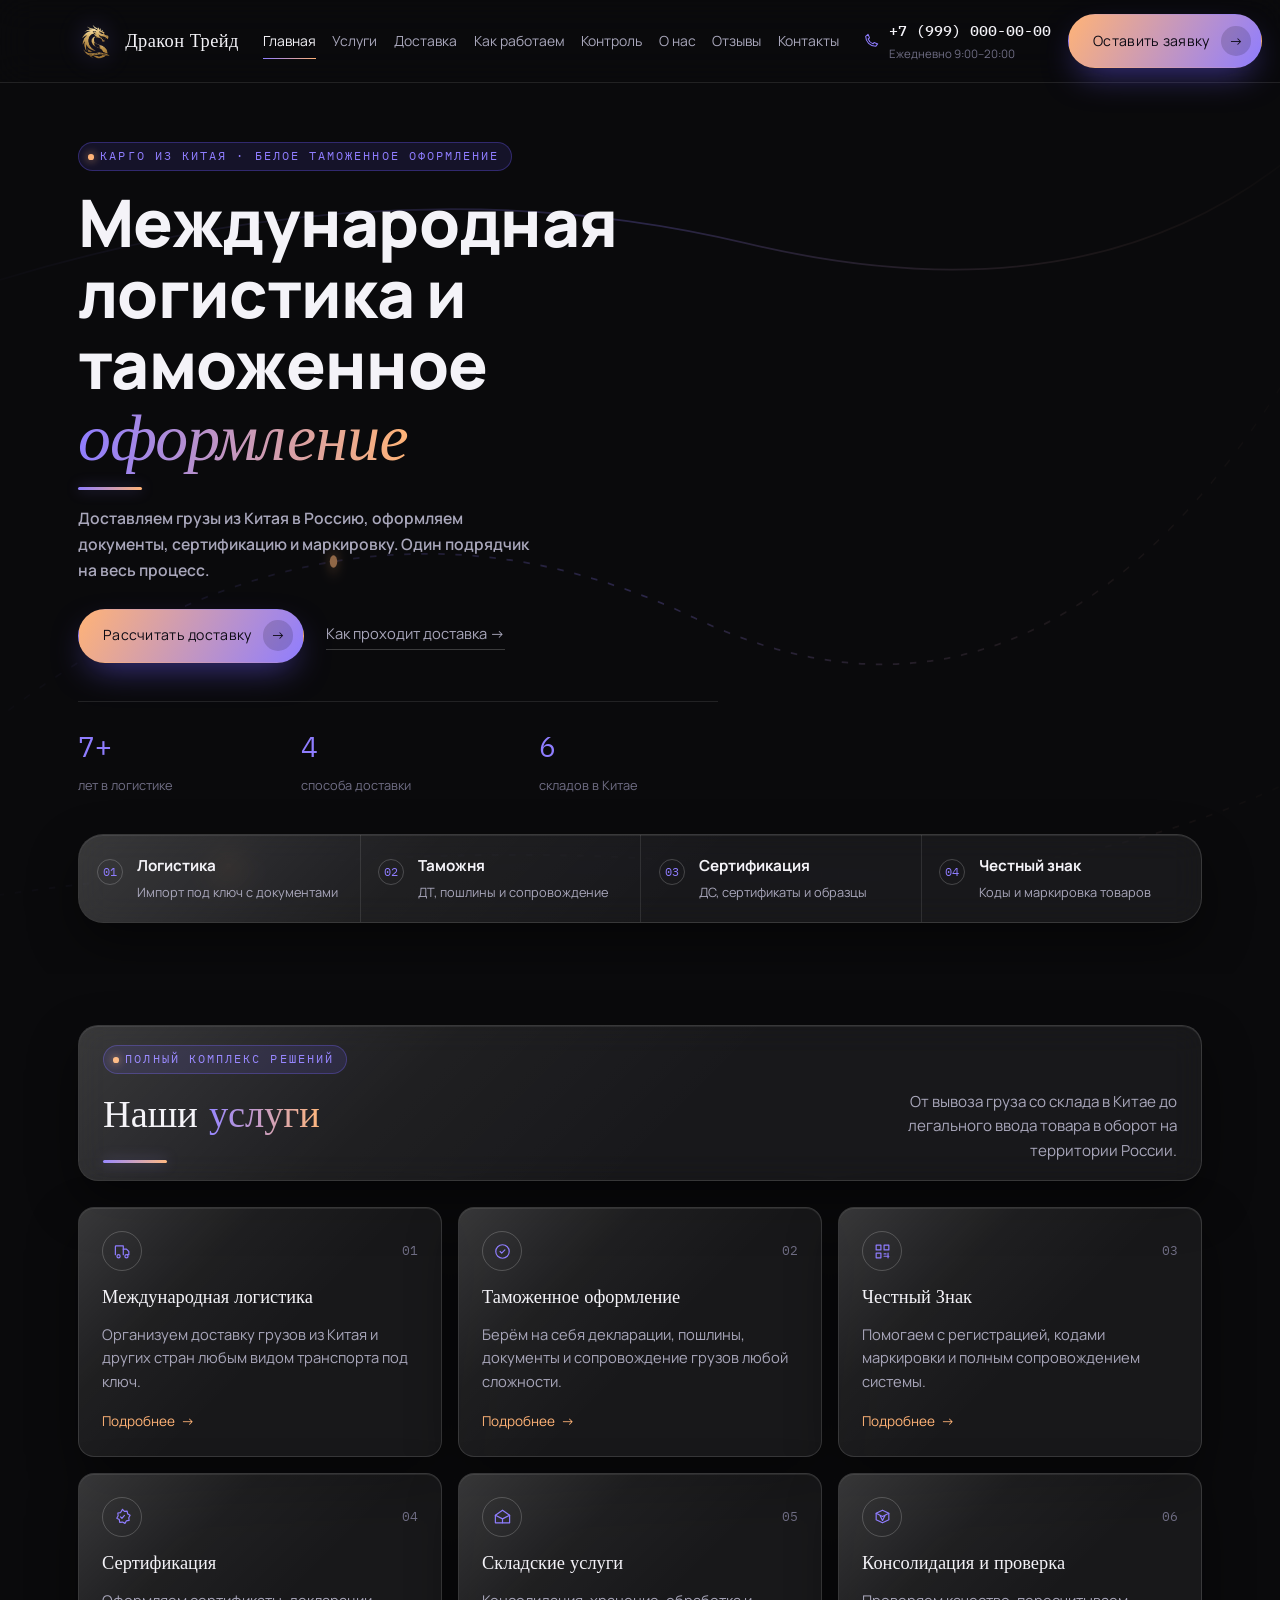
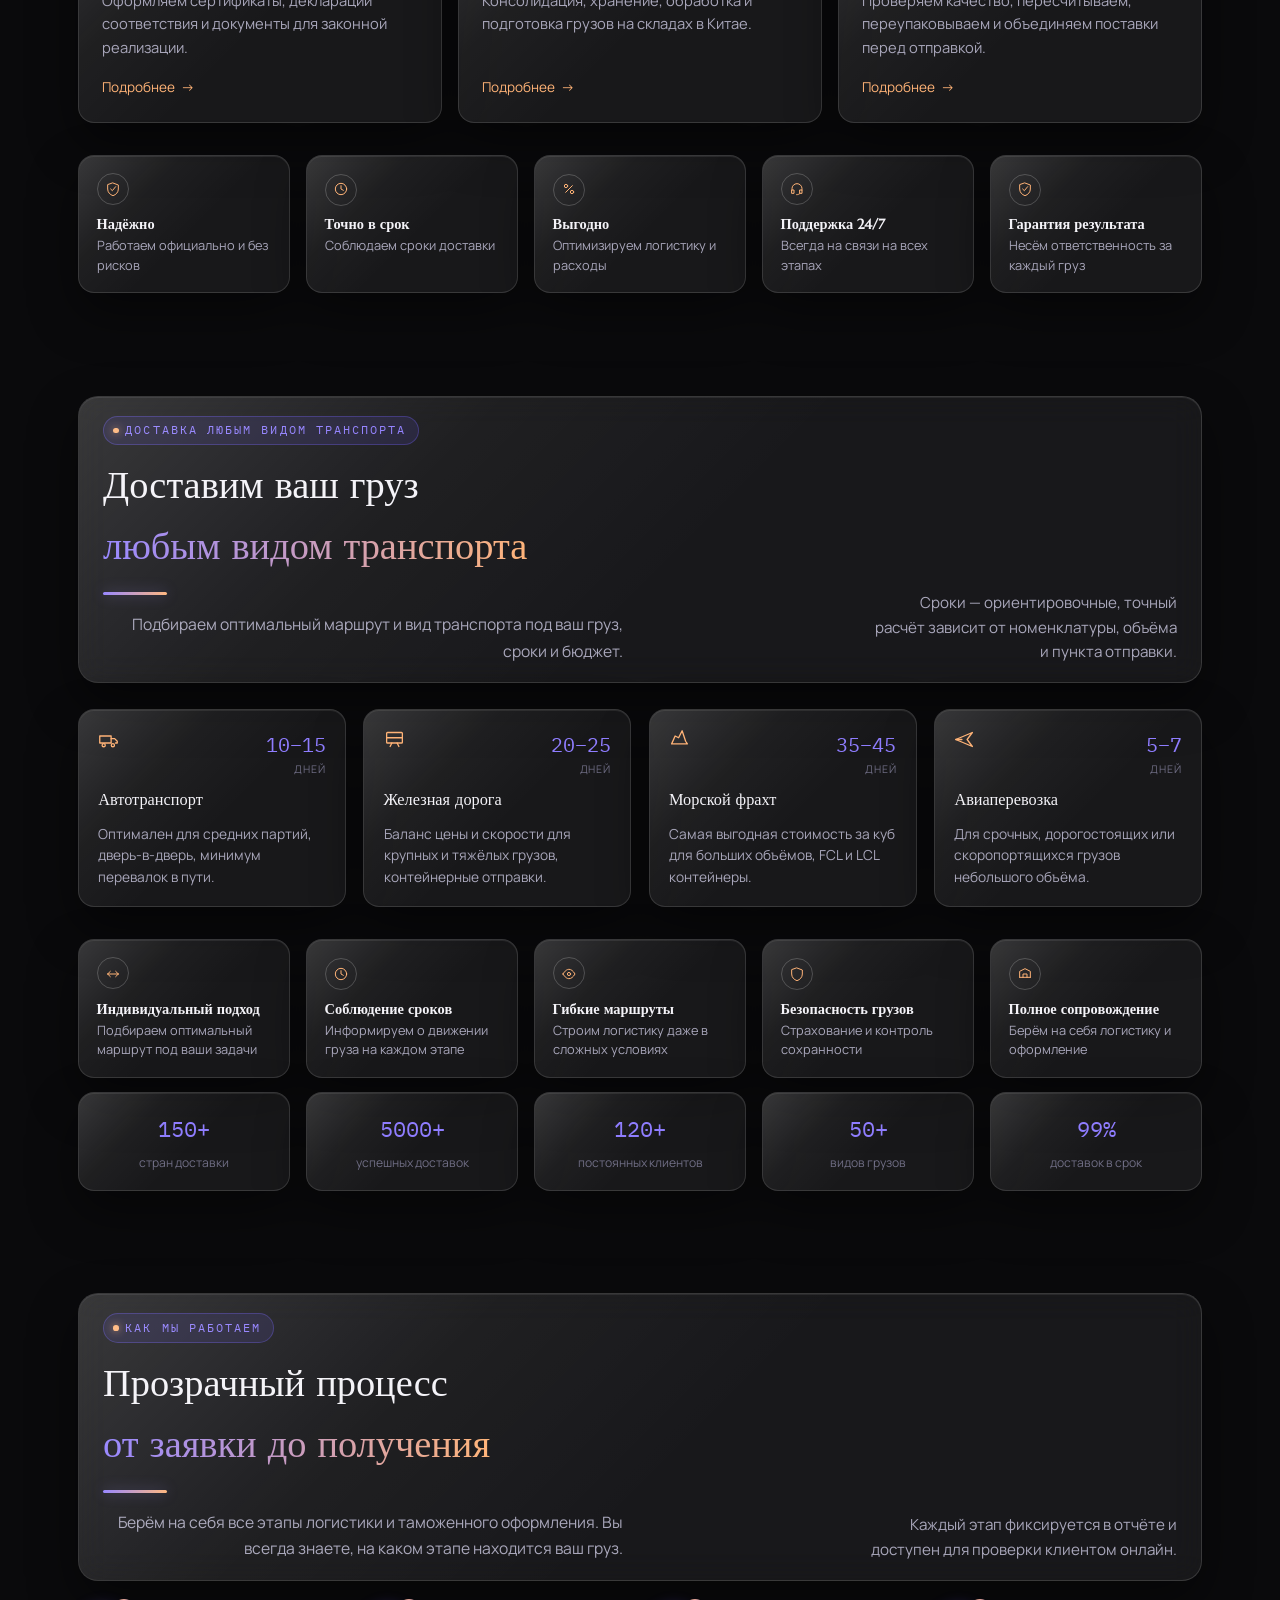
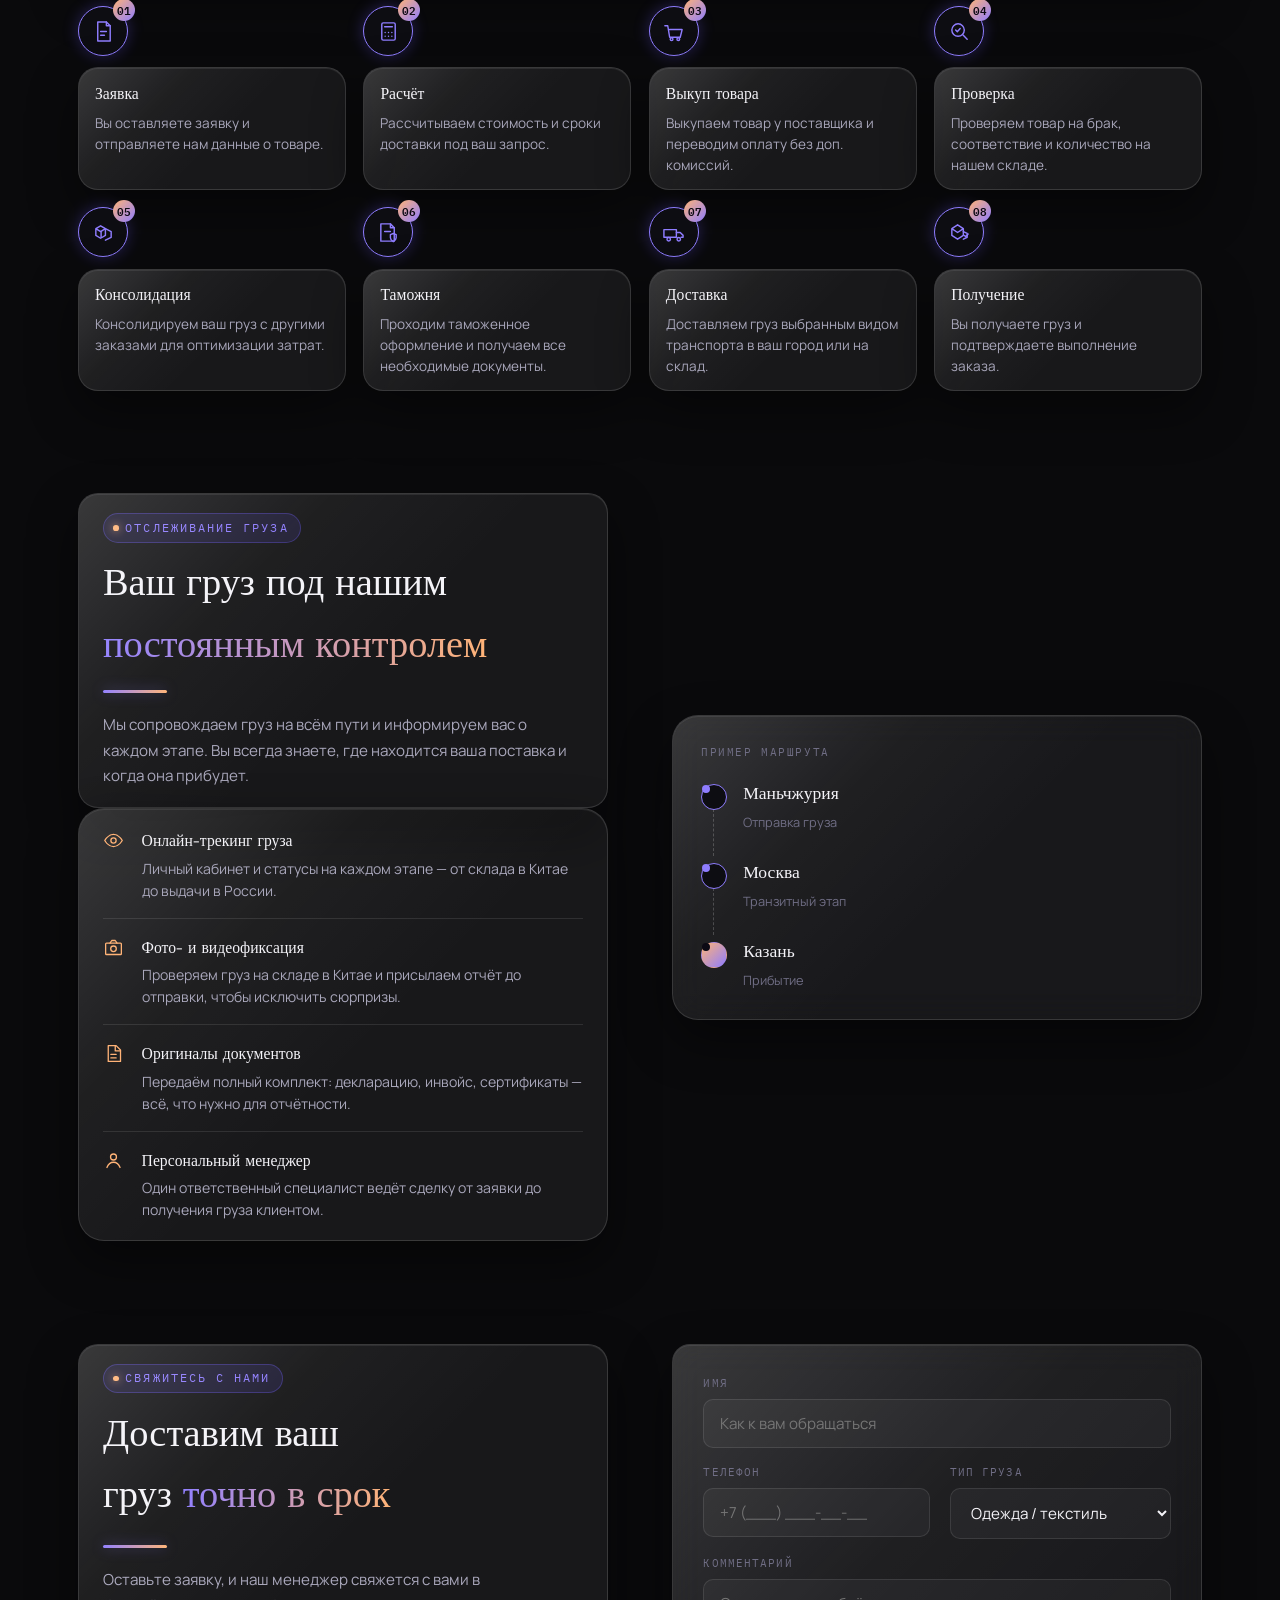
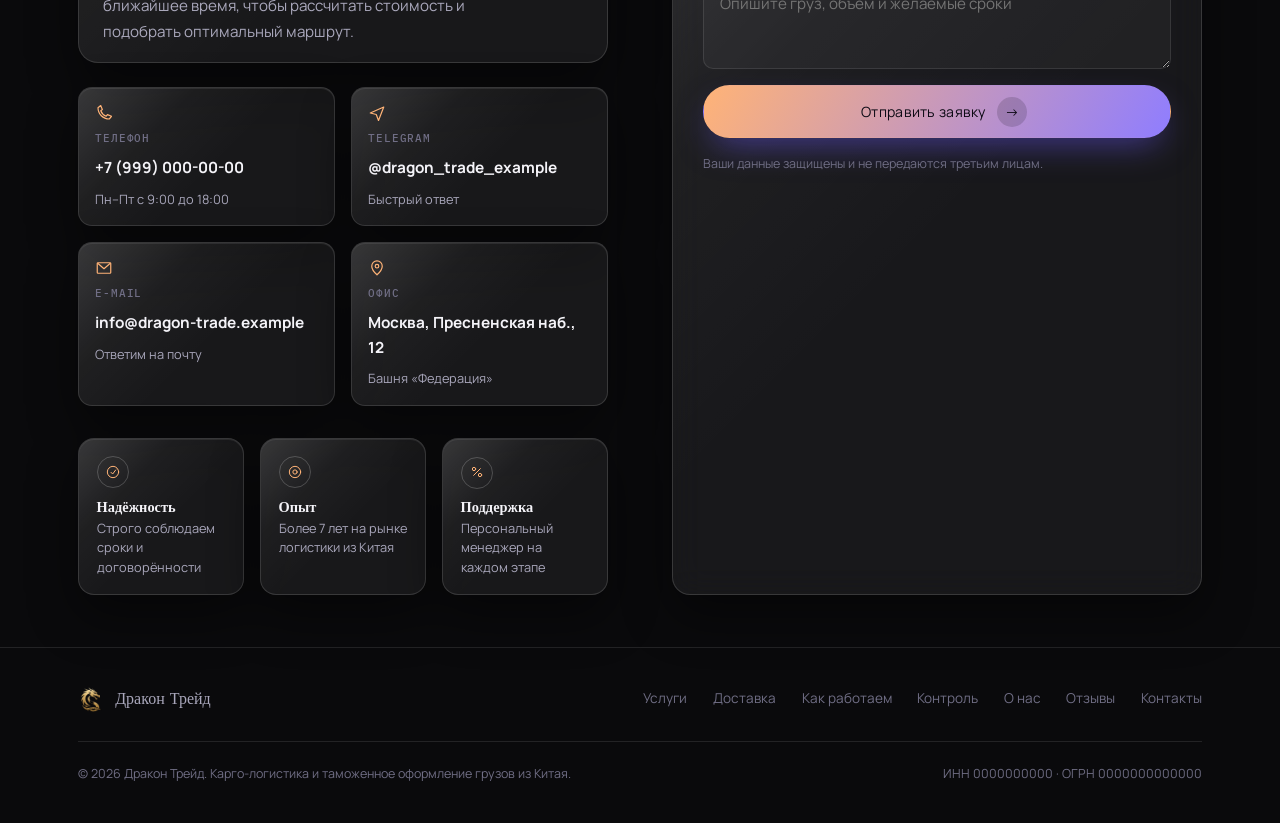
==== commit 59cf4d8c: "Orbital variant: dark global-network visual concept Full rebuild of the visual system on top of the " ====
--- a/index.html
+++ b/index.html
@@ -13,6 +13,8 @@
 </head>
 <body>
 
+<div class="bg-fixed" aria-hidden="true"></div>
+
 <header class="site-header" id="siteHeader">
   <div class="container header-inner">
     <a href="#top" class="brand" aria-label="Дракон Трейд — на главную">
@@ -61,10 +63,30 @@
   </div>
 </header>
 
-<main class="photo-flow">
+<main>
 
   <!-- ================= HERO ================= -->
   <section class="hero" id="top">
+    <div class="orbit-lines" aria-hidden="true">
+      <svg viewBox="0 0 1200 500" preserveAspectRatio="none">
+        <defs>
+          <linearGradient id="orbitGrad" x1="0" y1="0" x2="1" y2="0">
+            <stop offset="0%" stop-color="#8f7dff" stop-opacity="0"/>
+            <stop offset="50%" stop-color="#8f7dff" stop-opacity=".9"/>
+            <stop offset="100%" stop-color="#ffb377" stop-opacity="0"/>
+          </linearGradient>
+        </defs>
+        <path class="dash" d="M -50 380 Q 300 200 650 300 T 1250 120"/>
+        <path class="dash" d="M -50 460 Q 400 420 700 440 T 1250 380"/>
+        <path d="M -50 120 Q 350 40 700 90 T 1250 20" opacity=".35"/>
+        <circle class="orbit-dot" r="3.5">
+          <animateMotion dur="14s" repeatCount="indefinite" path="M -50 380 Q 300 200 650 300 T 1250 120"/>
+        </circle>
+        <circle class="orbit-dot" r="3">
+          <animateMotion dur="19s" repeatCount="indefinite" path="M -50 460 Q 400 420 700 440 T 1250 380"/>
+        </circle>
+      </svg>
+    </div>
     <div class="container">
       <div class="hero-copy reveal">
         <span class="eyebrow">Карго из Китая · Белое таможенное оформление</span>
--- a/styles.css
+++ b/styles.css
@@ -1,61 +1,50 @@
-  /* Brand is deliberately dark-navy + gold in both OS themes — this is the company's fixed identity, not a light/dark toggle. */
+  /* ================= ORBITAL — dark global enterprise network ================= */
   :root{
-    --bg-deep:#060a1c;
-    --bg:#0b1330;
-    --bg-elevated:#101b40;
-    --bg-elevated-2:#16234d;
-    --line:rgba(205,164,94,0.18);
-    --line-strong:rgba(205,164,94,0.4);
-    --gold:#cda45e;
-    --gold-bright:#e9c988;
-    --gold-dim:#8a7245;
-    --ink:#eee8d9;
-    --ink-dim:#9aa3c4;
-    --ink-faint:#6b7396;
-    --shadow:rgba(3,6,20,0.6);
+    --bg-deep:#0a0a0c;
+    --bg-1:#0d0d12;
+    --violet:#6d5bff;
+    --violet-bright:#8f7dff;
+    --violet-dim:#443a99;
+    --amber:#ff9a52;
+    --amber-bright:#ffb377;
+    --ink:#f4f3f8;
+    --ink-dim:#a9a7bb;
+    --ink-faint:#706e85;
+    --line:rgba(255,255,255,.10);
+    --line-strong:rgba(255,255,255,.20);
 
     --font-display:'Marcellus', Georgia, 'Times New Roman', serif;
     --font-body:'Manrope', 'Segoe UI', Arial, sans-serif;
     --font-mono:'IBM Plex Mono', 'SFMono-Regular', Consolas, monospace;
 
-    --glass-border: rgba(255,232,190,.34);
-    --glass-border-hover: rgba(226,181,98,.62);
-    --glass-panel:
-      radial-gradient(58% 145% at 0% 0%, rgba(226,176,88,.22) 0%, rgba(226,176,88,.10) 24%, rgba(226,176,88,.025) 46%, transparent 68%),
-      linear-gradient(118deg, rgba(255,235,198,.06) 0%, rgba(255,255,255,.028) 13%, transparent 30%),
-      linear-gradient(180deg, rgba(255,255,255,.045) 0%, rgba(255,255,255,.010) 24%, rgba(0,0,0,.075) 100%),
-      linear-gradient(105deg, rgba(4,9,16,.68) 0%, rgba(7,15,25,.48) 48%, rgba(5,11,19,.58) 100%);
-    --glass-panel-shadow: 0 18px 46px rgba(0,0,0,.25), 0 3px 10px rgba(0,0,0,.18), -8px -2px 22px rgba(214,157,67,.055);
-    --card-bg: linear-gradient(145deg, rgba(13,40,69,.58), rgba(5,20,38,.34)), rgba(4,18,34,.28);
-    --card-bg-hover: linear-gradient(145deg, rgba(17,52,88,.68), rgba(6,24,45,.42));
-    --card-shadow: inset 0 1px 0 rgba(255,255,255,.10), 0 16px 38px rgba(0,8,18,.20);
-    --card-shadow-hover: inset 0 1px 0 rgba(255,255,255,.13), 0 22px 50px rgba(0,8,18,.34);
-
-    --r-card: 19px;
+    --glass-fill: rgba(255,255,255,.06);
+    --glass-fill-hover: rgba(255,255,255,.09);
+    --glass-border: rgba(255,255,255,.14);
+    --glass-border-hover: rgba(143,125,255,.55);
+    --glass-shine: linear-gradient(135deg, rgba(255,255,255,.14) 0%, rgba(255,255,255,.03) 30%, transparent 55%);
+    --glass-shadow: 0 20px 50px rgba(0,0,0,.45), inset 0 1px 0 rgba(255,255,255,.08);
+    --glow-violet: 0 0 0 1px rgba(143,125,255,.3), 0 18px 46px -12px rgba(109,91,255,.55);
+    --glow-amber: 0 0 0 1px rgba(255,154,82,.28), 0 18px 46px -12px rgba(255,154,82,.4);
+
+    --r-card: 16px;
     --r-panel: 20px;
-    --r-panel-lg: 24px;
+    --r-panel-lg: 26px;
     --r-pill: 999px;
 
-    /* Spring-like curves — every hover/reveal transition below draws from
-       these instead of linear/ease, so motion reads as mass, not a toggle. */
     --ease-spring: cubic-bezier(.16,1,.3,1);
     --ease-out: cubic-bezier(.32,.72,0,1);
-    --bezel-ring: rgba(255,255,255,.09);
-    --bezel-ring-hover: rgba(226,181,98,.4);
-    --bezel-offset: 5px;
-
-    --fs-hero: clamp(2.35rem, 4.6vw + 1rem, 4.3rem);
-    --fs-h2: clamp(1.7rem, 2.4vw + 0.9rem, 2.5rem);
-    --fs-h3: 1.2rem;
+
+    --fs-hero: clamp(2.3rem, 4.4vw + 1rem, 4.1rem);
+    --fs-h2: clamp(1.65rem, 2.2vw + 0.9rem, 2.4rem);
+    --fs-h3: 1.15rem;
     --fs-body: 1.02rem;
-    --fs-small: 0.875rem;
 
     --container: 1220px;
-    --radius: 2px;
   }
 
   *,*::before,*::after{ box-sizing:border-box; }
   html{ scroll-behavior:smooth; background:var(--bg-deep); }
+  @media (prefers-reduced-motion: reduce){ html{ scroll-behavior:auto; } }
   body{
     margin:0;
     position:relative;
@@ -64,27 +53,19 @@
     font-size:var(--fs-body);
     line-height:1.6;
     -webkit-font-smoothing:antialiased;
+    background:var(--bg-deep);
   }
   img{ max-width:100%; display:block; }
-
-  body::before{
-    content:"";
-    position:fixed; inset:0;
-    background-image:url("data:image/svg+xml,%3Csvg xmlns='http://www.w3.org/2000/svg' width='120' height='120'%3E%3Cfilter id='n'%3E%3CfeTurbulence type='fractalNoise' baseFrequency='0.9' numOctaves='2' stitchTiles='stitch'/%3E%3C/filter%3E%3Crect width='100%25' height='100%25' filter='url(%23n)' opacity='0.5'/%3E%3C/svg%3E");
-    opacity:0.035;
-    mix-blend-mode:overlay;
-    pointer-events:none;
-    z-index:2000;
-  }
-
-  ::selection{ background:var(--gold); color:var(--bg-deep); }
-
   a{ color:inherit; text-decoration:none; }
   ul{ list-style:none; margin:0; padding:0; }
   h1,h2,h3,p{ margin:0; }
   h1,h2,h3{ font-family:var(--font-display); font-weight:400; text-wrap:balance; }
-  h1 em, h2 em{ color:var(--gold-bright); font-style:normal; }
+  h1 em, h2 em{ color:var(--violet-bright); font-style:normal; background:linear-gradient(90deg, var(--violet-bright), var(--amber-bright)); -webkit-background-clip:text; background-clip:text; -webkit-text-fill-color:transparent; }
   button{ font-family:inherit; cursor:pointer; }
+
+  :focus-visible{ outline:2px solid var(--violet-bright); outline-offset:3px; border-radius:4px; }
+
+  ::selection{ background:var(--violet); color:#fff; }
 
   .container{
     width:100%;
@@ -93,237 +74,105 @@
     padding-inline:clamp(1.25rem, 4vw, 3rem);
   }
 
-  .eyebrow{
-    display:inline-flex; align-items:center; gap:.55em;
-    font-family:var(--font-mono);
-    font-size:.72rem;
-    letter-spacing:.18em;
-    text-transform:uppercase;
-    color:var(--gold-bright);
-    padding:.4em 1em .4em .8em;
-    border-radius:var(--r-pill);
-    background:rgba(205,164,94,.1);
-    border:1px solid rgba(205,164,94,.28);
-  }
-  .eyebrow::before{
+  /* ---------------- FIXED BACKGROUND LAYER ----------------
+     Never background-attachment:fixed on body (broken on iOS Safari) — a
+     dedicated position:fixed div sits behind everything instead. Three soft
+     radial blobs (violet/blue + one warm amber accent) drifting very slowly,
+     plus a low-opacity SVG feTurbulence grain layer on top for texture. */
+  .bg-fixed{
+    position:fixed; inset:0;
+    z-index:-2;
+    background:var(--bg-deep);
+    overflow:hidden;
+    pointer-events:none;
+  }
+  .bg-fixed::before{
     content:"";
-    width:.5em; height:.5em;
-    border-radius:50%;
-    background:var(--gold);
-    display:inline-block;
-    box-shadow:0 0 8px rgba(233,201,136,.7);
-  }
-
-  .gold-line{
-    display:block;
-    width:74px; height:3px;
-    margin-top:.9rem;
-    border-radius:var(--r-pill);
-    background:linear-gradient(90deg, var(--gold-bright), var(--gold-dim));
-    box-shadow:0 0 16px rgba(224,182,93,.32);
-  }
-
-  /* ---- shared diagonal shine sweep, used by every glass panel/card ---- */
-  @keyframes shineSweep{
-    0%{ left:-45%; opacity:0; }
-    8%{ opacity:.85; }
-    18%{ opacity:0; }
-    100%{ left:130%; opacity:0; }
-  }
-  .service-card, .method-card, .step-text, .benefit-item, .contact-card, .review-card,
-  .hero-services, .section-head, .block-intro, .control-list,
-  .route-track, form.request-form, .page-hero-panel, .page-cta, .about-copy{
-    position:relative;
-    overflow:hidden;
-  }
-  /* Double-bezel: a hairline ring floats outside every card, detached from
-     its own border — reads as a glass plate sitting in a machined tray
-     rather than a flat div pinned to the background. */
-  .service-card, .method-card, .contact-card, .review-card, .benefit-item, .step-text,
-  .control-list, .route-track, form.request-form, .hero-services, .section-head,
-  .block-intro, .page-hero-panel, .page-cta, .about-copy, .stats-panel .stat{
-    outline:1px solid var(--bezel-ring);
-    outline-offset:var(--bezel-offset);
-    transition-property:outline-color, border-color, transform, background, box-shadow, filter;
-    transition-duration:.4s;
-    transition-timing-function:var(--ease-out);
-  }
-  .service-card:hover, .method-card:hover, .contact-card:hover, .review-card:hover,
-  .benefit-item:hover, .step:hover .step-text, .control-list:hover, .route-track:hover,
-  form.request-form:hover, .hero-services:hover, .section-head:hover, .block-intro:hover,
-  .page-hero-panel:hover, .page-cta:hover, .about-copy:hover, .stats-panel .stat:hover{
-    outline-color:var(--bezel-ring-hover);
-  }
-  .service-card::after, .method-card::after, .step-text::after, .benefit-item::after, .contact-card::after, .review-card::after,
-  .hero-services::after, .section-head::after, .block-intro::after, .control-list::after,
-  .route-track::after, form.request-form::after, .page-hero-panel::after, .page-cta::after, .about-copy::after{
+    position:absolute; inset:-10%;
+    background:
+      radial-gradient(38% 32% at 18% 22%, rgba(109,91,255,.38) 0%, rgba(109,91,255,0) 70%),
+      radial-gradient(34% 30% at 82% 18%, rgba(255,154,82,.22) 0%, rgba(255,154,82,0) 72%),
+      radial-gradient(46% 40% at 60% 82%, rgba(76,58,220,.30) 0%, rgba(76,58,220,0) 70%);
+    filter:blur(10px);
+    animation:meshDrift 34s ease-in-out infinite alternate;
+  }
+  @keyframes meshDrift{
+    0%{ transform:translate3d(0,0,0) scale(1); }
+    100%{ transform:translate3d(-2%,2%,0) scale(1.06); }
+  }
+  .bg-fixed::after{
     content:"";
-    position:absolute; top:-60%; left:-45%;
-    width:45%; height:220%;
-    background:linear-gradient(100deg, transparent 30%, rgba(255,255,255,.10) 48%, rgba(255,225,170,.16) 52%, transparent 70%);
-    transform:rotate(9deg);
-    animation:shineSweep 13s ease-in-out infinite;
-    pointer-events:none;
+    position:absolute; inset:0;
+    background-image:url("data:image/svg+xml,%3Csvg xmlns='http://www.w3.org/2000/svg' width='140' height='140'%3E%3Cfilter id='n'%3E%3CfeTurbulence type='fractalNoise' baseFrequency='0.85' numOctaves='2' stitchTiles='stitch'/%3E%3C/filter%3E%3Crect width='100%25' height='100%25' filter='url(%23n)' opacity='0.5'/%3E%3C/svg%3E");
+    opacity:.05;
+    mix-blend-mode:overlay;
   }
   @media (prefers-reduced-motion: reduce){
-    .service-card::after, .method-card::after, .step-text::after, .benefit-item::after, .contact-card::after, .review-card::after,
-    .hero-services::after, .section-head::after, .block-intro::after, .control-list::after,
-    .route-track::after, form.request-form::after, .page-hero-panel::after, .page-cta::after, .about-copy::after{
-      animation:none; opacity:0;
-    }
-  }
-
-  section{ scroll-margin-top: 84px; }
-
-  /* ---------- reveal-on-scroll ---------- */
-  /* Heavier fade-up with a touch of blur resolving in — never a static pop-in.
-     transform/opacity/filter only, so this stays GPU-cheap even on long pages. */
-  .reveal{
-    opacity:0;
-    transform:translateY(28px);
-    filter:blur(6px);
-    transition:opacity .9s var(--ease-spring), transform .9s var(--ease-spring), filter .9s var(--ease-spring);
-    will-change:transform, opacity;
-  }
-  .reveal.is-visible{ opacity:1; transform:none; filter:blur(0); }
-  @media (prefers-reduced-motion: reduce){
-    html{ scroll-behavior:auto; }
-    .reveal{ opacity:1; transform:none; filter:none; transition:none; }
+    .bg-fixed::before{ animation:none; }
   }
 
   /* ================= HEADER ================= */
   .site-header{
     position:sticky; top:0; z-index:500;
-    background:linear-gradient(180deg, rgba(10,18,38,.42), rgba(8,14,32,.3));
-    backdrop-filter:blur(16px) saturate(150%) brightness(1.05);
-    -webkit-backdrop-filter:blur(16px) saturate(150%) brightness(1.05);
-    border-bottom:1px solid rgba(255,255,255,.12);
-    box-shadow:0 1px 0 rgba(255,255,255,.06) inset, 0 12px 30px rgba(0,0,0,.16);
-    transition:border-color .3s var(--ease-out), background .3s var(--ease-out), box-shadow .3s var(--ease-out);
-  }
-  .site-header.is-scrolled{
-    border-bottom-color:var(--line);
-    background:linear-gradient(180deg, rgba(8,14,32,.68), rgba(6,10,26,.58));
-  }
-  .header-inner{
-    display:flex; align-items:center; justify-content:space-between;
-    gap:1.5rem;
-    padding-block:.9rem;
-  }
+    background:rgba(10,10,12,.5);
+    backdrop-filter:blur(18px) saturate(140%);
+    -webkit-backdrop-filter:blur(18px) saturate(140%);
+    border-bottom:1px solid var(--line);
+    transition:background .3s var(--ease-out), border-color .3s var(--ease-out);
+  }
+  .site-header.is-scrolled{ background:rgba(10,10,12,.78); border-bottom-color:var(--line-strong); }
+  .header-inner{ display:flex; align-items:center; justify-content:space-between; gap:1.5rem; padding-block:.9rem; }
   .brand{ display:flex; align-items:center; gap:.7rem; flex-shrink:0; }
-  .brand-logo{ width:38px; height:38px; flex-shrink:0; object-fit:contain; }
-  .brand-word{
-    font-family:var(--font-display);
-    font-size:1.18rem;
-    letter-spacing:.03em;
-    color:var(--ink);
-    line-height:1.05;
-  }
-  .brand-word small{
-    display:block;
-    font-family:var(--font-mono);
-    font-size:.6rem;
-    letter-spacing:.24em;
-    color:var(--gold-dim);
-    text-transform:uppercase;
-    margin-top:.2rem;
-  }
+  .brand-logo{ width:36px; height:36px; flex-shrink:0; object-fit:contain; filter:drop-shadow(0 0 12px rgba(143,125,255,.35)); }
+  .brand-word{ font-family:var(--font-display); font-size:1.15rem; letter-spacing:.02em; color:var(--ink); }
 
   .main-nav{ display:flex; align-items:center; gap:clamp(.7rem,1.3vw,1.5rem); }
-  .main-nav a{
-    font-size:.87rem;
-    color:var(--ink-dim);
-    position:relative;
-    padding-block:.3rem;
-    transition:color .2s var(--ease-out);
-    white-space:nowrap;
-  }
-  .main-nav a::after{
-    content:""; position:absolute; left:0; right:0; bottom:-2px; height:1px;
-    background:var(--gold);
-    transform:scaleX(0); transform-origin:left;
-    transition:transform .25s var(--ease-out);
-  }
+  .main-nav a{ font-size:.87rem; color:var(--ink-dim); position:relative; padding-block:.3rem; transition:color .2s var(--ease-out); white-space:nowrap; }
+  .main-nav a::after{ content:""; position:absolute; left:0; right:0; bottom:-2px; height:1px; background:linear-gradient(90deg,var(--violet-bright),var(--amber-bright)); transform:scaleX(0); transform-origin:left; transition:transform .25s var(--ease-out); }
   .main-nav a:hover{ color:var(--ink); }
-  .main-nav a:hover::after{ transform:scaleX(1); }
+  .main-nav a:hover::after, .main-nav a.is-active::after{ transform:scaleX(1); }
   .main-nav a.is-active{ color:var(--ink); }
-  .main-nav a.is-active::after{ transform:scaleX(1); }
 
   .header-actions{ display:flex; align-items:center; gap:1.1rem; flex-shrink:0; }
-  .phone-link{
-    display:flex; align-items:center; gap:.6rem;
-    color:var(--ink);
-  }
-  .phone-link svg{ width:16px; height:16px; color:var(--gold); flex-shrink:0; }
+  .phone-link{ display:flex; align-items:center; gap:.6rem; color:var(--ink); }
+  .phone-link svg{ width:16px; height:16px; color:var(--violet-bright); flex-shrink:0; }
   .phone-link span{ display:flex; flex-direction:column; gap:.15rem; }
   .phone-link strong{ font-family:var(--font-mono); font-weight:500; font-size:.92rem; }
   .phone-link small{ font-size:.72rem; color:var(--ink-faint); }
 
-  /* "Island" button: the label sits in the pill itself, the arrow sits in its
-     own nested circular badge flush to the inner edge — never a naked glyph
-     floating next to the text. */
   .btn{
-    display:inline-flex; align-items:center; justify-content:center;
-    gap:.7rem;
+    position:relative;
+    display:inline-flex; align-items:center; justify-content:center; gap:.7rem;
     padding:.65rem .6rem .65rem 1.5rem;
-    border:1px solid var(--gold);
+    border:1px solid var(--line-strong);
     border-radius:var(--r-pill);
-    background:transparent;
-    color:var(--gold-bright);
-    font-size:.88rem;
-    letter-spacing:.03em;
-    transition:background .3s var(--ease-out), color .3s var(--ease-out), box-shadow .3s var(--ease-out), transform .3s var(--ease-spring), border-color .3s var(--ease-out);
+    background:var(--glass-fill);
+    backdrop-filter:blur(12px);
+    -webkit-backdrop-filter:blur(12px);
+    color:var(--ink);
+    font-size:.88rem; letter-spacing:.02em;
+    transition:background .3s var(--ease-out), border-color .3s var(--ease-out), box-shadow .3s var(--ease-out), transform .2s var(--ease-out);
     white-space:nowrap;
   }
   .btn:not(:has(span)){ padding:.72rem 1.5rem; }
-  .btn span{
-    display:inline-flex; align-items:center; justify-content:center;
-    width:1.9rem; height:1.9rem; flex-shrink:0;
-    border-radius:50%;
-    background:rgba(255,255,255,.12);
-    transition:transform .35s var(--ease-spring), background .3s var(--ease-out);
-  }
-  .btn:hover{
-    background:var(--gold);
-    color:var(--bg-deep);
-    transform:translateY(-2px);
-    box-shadow:0 0 0 1px var(--gold), 0 14px 30px -8px rgba(205,164,94,.55), 0 0 18px rgba(184,154,98,.3);
-  }
-  .btn:hover span{ transform:translate(2px,-1px) scale(1.06); background:rgba(6,10,28,.16); }
-  .btn:active{ transform:translateY(0) scale(.98); }
+  .btn span{ display:inline-flex; align-items:center; justify-content:center; width:1.9rem; height:1.9rem; flex-shrink:0; border-radius:50%; background:rgba(255,255,255,.1); transition:transform .35s var(--ease-spring); }
+  .btn:hover{ border-color:var(--glass-border-hover); box-shadow:var(--glow-violet); }
+  .btn:hover span{ transform:translate(2px,-1px) scale(1.06); }
+  .btn:active{ transform:scale(.98); }
   .btn-solid{
-    border-color:rgba(219,193,137,.5);
-    color:#161107;
-    background:
-      radial-gradient(95% 150% at 24% 0%, rgba(232,207,149,.72) 0%, rgba(232,207,149,.16) 36%, transparent 64%),
-      linear-gradient(145deg, #e9c988 0%, #cda45e 38%, #8a7245 72%, #b3945b 100%);
-    box-shadow:inset 0 1px 0 rgba(255,244,213,.38), inset 0 -1px 0 rgba(70,43,14,.30), 0 10px 24px rgba(91,61,24,.20);
-  }
-  .btn-solid span{ background:rgba(22,17,7,.14); }
-  .btn-solid:hover{
-    border-color:var(--gold-bright);
-    box-shadow:inset 0 1px 0 rgba(255,244,213,.38), inset 0 -1px 0 rgba(70,43,14,.30), 0 10px 24px rgba(91,61,24,.20), 0 0 18px rgba(184,154,98,.3);
-  }
-  .btn-solid:hover span{ background:rgba(22,17,7,.22); }
+    color:#0c0a14;
+    border-color:transparent;
+    background:linear-gradient(120deg, var(--amber-bright) 0%, var(--violet-bright) 100%);
+    box-shadow:0 14px 34px -10px rgba(109,91,255,.55);
+  }
+  .btn-solid span{ background:rgba(12,10,20,.16); }
+  .btn-solid:hover{ box-shadow:0 18px 42px -8px rgba(109,91,255,.7), var(--glow-amber); }
   .btn-block{ width:100%; }
 
-  .nav-toggle{
-    display:none;
-    width:38px; height:38px;
-    align-items:center; justify-content:center;
-    background:none; border:1px solid var(--line);
-    color:var(--ink);
-    border-radius:10px;
-  }
+  .nav-toggle{ display:none; width:38px; height:38px; align-items:center; justify-content:center; background:none; border:1px solid var(--line); color:var(--ink); border-radius:10px; }
   .nav-toggle svg{ width:18px; height:18px; }
 
-  .mobile-panel{
-    display:none;
-    max-height:0; overflow:hidden;
-    background:rgba(6,10,28,0.97);
-    border-bottom:1px solid var(--line);
-    transition:max-height .35s var(--ease-out);
-  }
+  .mobile-panel{ display:none; max-height:0; overflow:hidden; background:rgba(9,9,11,.97); border-bottom:1px solid var(--line); transition:max-height .35s var(--ease-out); }
   .mobile-panel .container{ padding-block:1rem; display:flex; flex-direction:column; gap:1.1rem; }
   .mobile-panel a{ font-size:1.02rem; color:var(--ink-dim); }
   .site-header.nav-open .mobile-panel{ max-height:460px; }
@@ -334,652 +183,274 @@
     .nav-toggle{ display:inline-flex; }
     .mobile-panel{ display:block; }
   }
-  @media (max-width: 560px){
-    .btn-header-cta{ display:none; }
-  }
-
-  /* ================= PER-BLOCK BACKGROUNDS ================= */
-  /* One continuous hand-composited panorama (images/desktop-master-layout.jpg,
-     3840×13040) behind the whole hero→contact run, not six separate photos —
-     so there is no seam to hide in the first place, only one image that
-     already flows from the truck/port through the map graphic, the cranes,
-     the warehouse, the route map and the final yard. `.photo-flow` (the
-     <main> wrapping all six sections) hosts it as two layers, the same trick
-     album-art players use: ::before is the photo `cover`-blurred to fill the
-     wrapper completely (so --bg-deep is never exposed, however tall the page
-     runs) and ::after is the SAME photo shown honestly — full width, its own
-     true proportions, nothing cropped or stretched — anchored to the top,
-     fading into its blurred twin beneath once it runs out. Whatever fraction
-     of the page the true image doesn't reach (it rarely reaches the very
-     bottom at typical content heights) simply continues as that same blurred
-     colour field instead of being cropped or warped to force a fit. */
-  .photo-flow{
+  @media (max-width: 560px){ .btn-header-cta{ display:none; } }
+
+  section{ scroll-margin-top:84px; position:relative; }
+
+  /* ---------- reveal-on-scroll ---------- */
+  .reveal{ opacity:0; transform:translateY(24px); filter:blur(4px); transition:opacity .8s var(--ease-spring), transform .8s var(--ease-spring), filter .8s var(--ease-spring); }
+  .reveal.is-visible{ opacity:1; transform:none; filter:blur(0); }
+  @media (prefers-reduced-motion: reduce){ .reveal{ opacity:1; transform:none; filter:none; transition:none; } }
+
+  .eyebrow{ display:inline-flex; align-items:center; gap:.55em; font-family:var(--font-mono); font-size:.72rem; letter-spacing:.18em; text-transform:uppercase; color:var(--violet-bright); padding:.4em 1em .4em .8em; border-radius:var(--r-pill); background:rgba(109,91,255,.12); border:1px solid rgba(109,91,255,.32); }
+  .eyebrow::before{ content:""; width:.5em; height:.5em; border-radius:50%; background:var(--amber-bright); box-shadow:0 0 8px rgba(255,179,119,.8); }
+
+  .gold-line{ display:block; width:64px; height:3px; margin-top:.9rem; border-radius:var(--r-pill); background:linear-gradient(90deg, var(--violet-bright), var(--amber-bright)); box-shadow:0 0 14px rgba(143,125,255,.4); }
+
+  /* ---- shared glass surface ---- */
+  .glass{
     position:relative;
-    isolation:isolate;
+    background:var(--glass-fill);
+    backdrop-filter:blur(18px) saturate(140%);
+    -webkit-backdrop-filter:blur(18px) saturate(140%);
+    border:1px solid var(--glass-border);
+    box-shadow:var(--glass-shadow);
     overflow:hidden;
-    background-color:var(--bg-deep);
-  }
-  .photo-flow::before{
-    content:"";
-    position:absolute; inset:-3%;
-    background-image:url('images/desktop-master-layout.jpg');
-    background-size:cover;
-    background-position:center;
-    background-repeat:no-repeat;
-    filter:blur(70px) saturate(130%) brightness(.7);
-    /* Only the very bottom tapers — that's the one real photo-to-flat-chrome
-       boundary (the footer starts right after contact), so only it fades. */
-    -webkit-mask-image:linear-gradient(180deg, #000 0%, #000 97%, transparent 100%);
-    mask-image:linear-gradient(180deg, #000 0%, #000 97%, transparent 100%);
-    pointer-events:none;
-    z-index:0;
-  }
-  .photo-flow::after{
-    content:"";
-    position:absolute; top:0; left:0; right:0;
-    height:auto; aspect-ratio:3840/13040;
-    background-image:url('images/desktop-master-layout.jpg');
-    background-size:100% auto;
-    background-position:top center;
-    background-repeat:no-repeat;
-    -webkit-mask-image:linear-gradient(180deg, #000 0%, #000 90%, transparent 100%);
-    mask-image:linear-gradient(180deg, #000 0%, #000 90%, transparent 100%);
-    pointer-events:none;
-    z-index:0;
-  }
-  .hero > .container, .services > .container, .delivery > .container,
-  .process > .container, .control > .container, .contact > .container{
-    position:relative; z-index:1;
-  }
-
-  /* Readability comes only from panels sized to their own text, never a wash
-     over the photo — the same frosted-glass plate used by the service cards.
-     The hero heading is the one deliberate exception: it sits straight on
-     the photo, per reference, with no card/blur/border of its own. */
-  .section-head, .block-intro{
-    background:var(--glass-panel);
-    backdrop-filter:blur(9px) saturate(128%) contrast(106%) brightness(.94);
-    -webkit-backdrop-filter:blur(9px) saturate(128%) contrast(106%) brightness(.94);
+  }
+  .glass::before{ content:""; position:absolute; inset:0; background:var(--glass-shine); pointer-events:none; }
+
+  .section-head, .block-intro, .service-card, .method-card, .benefit-item, .stats-panel .stat,
+  .step-text, .control-list, .route-track, .contact-card, .review-card, form.request-form,
+  .page-hero-panel, .page-cta, .about-copy, .hero-services{
+    position:relative;
+    background:var(--glass-fill);
+    backdrop-filter:blur(16px) saturate(140%);
+    -webkit-backdrop-filter:blur(16px) saturate(140%);
     border:1px solid var(--glass-border);
-    border-radius:var(--r-panel);
-    box-shadow:var(--glass-panel-shadow);
-    transition:border-color .34s var(--ease-out), box-shadow .34s var(--ease-out);
-  }
-  .section-head:hover, .block-intro:hover{
+    box-shadow:var(--glass-shadow);
+    border-radius:var(--r-card);
+    overflow:hidden;
+    transition:border-color .3s var(--ease-out), box-shadow .3s var(--ease-out), transform .3s var(--ease-out), background .3s var(--ease-out);
+  }
+  .section-head::before, .block-intro::before, .service-card::before, .method-card::before,
+  .benefit-item::before, .stats-panel .stat::before, .step-text::before, .control-list::before,
+  .route-track::before, .contact-card::before, .review-card::before, form.request-form::before,
+  .page-hero-panel::before, .page-cta::before, .about-copy::before, .hero-services::before{
+    content:""; position:absolute; inset:0; background:var(--glass-shine); pointer-events:none;
+  }
+  .service-card:hover, .method-card:hover, .benefit-item:hover, .contact-card:hover, .review-card:hover{
+    transform:translateY(-5px);
     border-color:var(--glass-border-hover);
-  }
-  .block-intro{ padding:1.1rem 1.5rem; }
+    background:var(--glass-fill-hover);
+    box-shadow:var(--glow-violet), var(--glass-shadow);
+  }
+  .section-head:hover, .block-intro:hover, .control-list:hover, .route-track:hover, form.request-form:hover, .hero-services:hover{
+    border-color:var(--glass-border-hover);
+  }
+  .section-head, .page-hero-panel{ border-radius:var(--r-panel); }
+  .block-intro{ border-radius:var(--r-panel); padding:1.1rem 1.5rem; }
   .block-intro h2{ font-size:var(--fs-h2); color:var(--ink); margin-top:.6rem; }
 
   /* ================= HERO ================= */
-  .hero{ position:relative; padding-block: clamp(1.5rem, 3.5vw, 2.75rem) clamp(1.25rem, 3vw, 2.25rem); }
-  /* Reading scrim over hero's own slice of the shared panorama: darkens only
-     the left half where the copy sits, fading out completely by mid-frame —
-     not a boxed panel, so the truck/port on the right stay untouched. */
-  .hero::before{
-    content:"";
-    position:absolute; inset:0;
-    background:linear-gradient(100deg, rgba(4,7,18,.72) 0%, rgba(4,7,18,.5) 28%, rgba(4,7,18,.18) 48%, transparent 62%);
-    pointer-events:none;
-    z-index:0;
-  }
-  .hero-copy{ max-width:40rem; }
+  .hero{ padding-block:clamp(2rem, 4.5vw, 3.75rem) clamp(1.75rem, 4vw, 3.25rem); overflow:hidden; }
+  .hero-copy{ max-width:40rem; position:relative; z-index:2; }
   .hero-copy .eyebrow{ margin-bottom:1rem; }
-  .hero h1{
-    font-family:var(--font-body);
-    font-weight:800;
-    font-size:var(--fs-hero);
-    line-height:1.08;
-    color:#fbfaf6;
-    letter-spacing:-.01em;
-  }
-  .hero h1 em{
-    font-family:var(--font-display);
-    font-style:italic;
-    font-weight:400;
-    color:var(--gold-bright);
-  }
-  .hero-sub{
-    margin-top:1rem;
-    max-width:46ch;
-    color:#f3f1ea;
-    font-size:.98rem;
-    font-weight:700;
-    text-transform:uppercase;
-    letter-spacing:.02em;
-    line-height:1.65;
-  }
-  .hero-cta-row{
-    margin-top:1.6rem;
-    display:flex; flex-wrap:wrap; align-items:center; gap:1.4rem;
-  }
-  .hero-cta-row .link-arrow{
-    display:inline-flex; align-items:center; gap:.5rem;
-    color:var(--ink-dim); font-size:.92rem;
-    border-bottom:1px solid var(--line-strong);
-    padding-bottom:.2rem;
-    transition:color .2s var(--ease-out), border-color .2s var(--ease-out);
-  }
-  .hero-cta-row .link-arrow:hover{ color:var(--ink); border-color:var(--gold); }
-
-  .stat-row{
-    margin-top:clamp(1.2rem, 2.4vw, 1.8rem);
-    display:grid;
-    grid-template-columns:repeat(3, auto);
-    gap:clamp(1.5rem, 4vw, 3rem);
-    border-top:1px solid var(--line);
-    padding-top:1.6rem;
-    max-width:44rem;
-  }
-  .stat-num{
-    font-family:var(--font-mono);
-    font-size:clamp(1.6rem, 2.4vw, 2.1rem);
-    color:var(--gold-bright);
-    font-variant-numeric:tabular-nums;
-  }
-  .stat-label{
-    margin-top:.35rem;
-    font-size:.82rem;
-    color:var(--ink-faint);
-    letter-spacing:.02em;
-  }
-
-  @media (max-width: 940px){
-    .stat-row{ grid-template-columns:repeat(3, 1fr); }
-  }
-  @media (max-width: 520px){
-    .stat-row{ grid-template-columns:1fr 1fr; }
-  }
-
-  /* One continuous glass bar (not four separate floating cards) — the four
-     services are columns inside it, split by hairline dividers. */
-  .hero-services{
-    margin-top:clamp(1.2rem, 2.4vw, 1.8rem);
-    display:grid;
-    grid-template-columns:repeat(4, 1fr);
-    background:var(--glass-panel);
-    backdrop-filter:blur(9px) saturate(128%) contrast(106%) brightness(.94);
-    -webkit-backdrop-filter:blur(9px) saturate(128%) contrast(106%) brightness(.94);
-    border:1px solid var(--glass-border);
-    border-radius:25px;
-    box-shadow:var(--glass-panel-shadow);
-    overflow:hidden;
-    transition:border-color .34s var(--ease-out);
-  }
-  .hero-services:hover{ border-color:var(--glass-border-hover); }
-  .hero-service{
-    padding:1.3rem 1.2rem;
-    display:flex; align-items:flex-start; gap:.9rem;
-    border-left:1px solid rgba(255,255,255,.14);
-  }
+  .hero h1{ font-family:var(--font-body); font-weight:800; font-size:var(--fs-hero); line-height:1.08; color:var(--ink); letter-spacing:-.01em; }
+  .hero h1 em{ font-family:var(--font-display); font-style:italic; font-weight:400; }
+  .hero-sub{ margin-top:1rem; max-width:46ch; color:var(--ink-dim); font-size:.98rem; font-weight:600; line-height:1.65; }
+  .hero-cta-row{ margin-top:1.6rem; display:flex; flex-wrap:wrap; align-items:center; gap:1.4rem; }
+  .hero-cta-row .link-arrow{ display:inline-flex; align-items:center; gap:.5rem; color:var(--ink-dim); font-size:.92rem; border-bottom:1px solid var(--line-strong); padding-bottom:.2rem; transition:color .2s var(--ease-out), border-color .2s var(--ease-out); }
+  .hero-cta-row .link-arrow:hover{ color:var(--ink); border-color:var(--violet-bright); }
+
+  .stat-row{ margin-top:clamp(1.6rem, 3.2vw, 2.4rem); display:grid; grid-template-columns:repeat(3, auto); gap:clamp(1.5rem, 4vw, 3rem); border-top:1px solid var(--line); padding-top:1.4rem; max-width:44rem; position:relative; z-index:2; }
+  .stat-num{ font-family:var(--font-mono); font-size:clamp(1.5rem, 2.2vw, 1.9rem); color:var(--violet-bright); font-variant-numeric:tabular-nums; }
+  .stat-label{ margin-top:.35rem; font-size:.8rem; color:var(--ink-faint); }
+  @media (max-width: 940px){ .stat-row{ grid-template-columns:repeat(3, 1fr); } }
+  @media (max-width: 520px){ .stat-row{ grid-template-columns:1fr 1fr; } }
+
+  .hero-services{ margin-top:clamp(1.6rem, 3.2vw, 2.4rem); display:grid; grid-template-columns:repeat(4, 1fr); border-radius:25px; position:relative; z-index:2; }
+  .hero-service{ padding:1.2rem 1.1rem; display:flex; align-items:flex-start; gap:.9rem; border-left:1px solid var(--line); position:relative; z-index:1; }
   .hero-service:first-child{ border-left:none; }
-  .hero-service .service-number{
-    font-family:var(--font-mono); font-size:.78rem; color:var(--gold);
-    border:1px solid var(--line-strong); border-radius:50%;
-    width:26px; height:26px; flex-shrink:0;
-    display:flex; align-items:center; justify-content:center;
-  }
-  .hero-service strong{ display:block; font-family:var(--font-body); font-size:.95rem; color:var(--ink); }
+  .hero-service .service-number{ font-family:var(--font-mono); font-size:.78rem; color:var(--violet-bright); border:1px solid var(--line-strong); border-radius:50%; width:26px; height:26px; flex-shrink:0; display:flex; align-items:center; justify-content:center; }
+  .hero-service strong{ display:block; font-size:.95rem; color:var(--ink); }
   .hero-service span{ display:block; margin-top:.3rem; font-size:.8rem; color:var(--ink-dim); line-height:1.5; }
   @media (max-width: 720px){
     .hero-services{ grid-template-columns:repeat(2, 1fr); }
     .hero-service:nth-child(3){ border-left:none; }
-    .hero-service:nth-child(1), .hero-service:nth-child(2){ border-bottom:1px solid rgba(255,255,255,.14); }
+    .hero-service:nth-child(1), .hero-service:nth-child(2){ border-bottom:1px solid var(--line); }
   }
   @media (max-width: 420px){
     .hero-services{ grid-template-columns:1fr; }
-    .hero-service{ border-left:none; border-bottom:1px solid rgba(255,255,255,.14); }
+    .hero-service{ border-left:none; border-bottom:1px solid var(--line); }
     .hero-service:last-child{ border-bottom:none; }
   }
+
+  /* Orbital route lines: faint arcs with a travelling pulse, purely
+     decorative, sit behind the hero copy at low opacity. */
+  .orbit-lines{ position:absolute; inset:0; z-index:0; pointer-events:none; opacity:.55; }
+  .orbit-lines svg{ width:100%; height:100%; }
+  .orbit-lines path{ fill:none; stroke:url(#orbitGrad); stroke-width:1; opacity:.5; }
+  .orbit-lines circle.orbit-dot{ fill:var(--amber-bright); filter:drop-shadow(0 0 5px rgba(255,179,119,.9)); }
+  .orbit-lines .dash{ stroke-dasharray:6 10; animation:orbitDash 60s linear infinite; }
+  @keyframes orbitDash{ to{ stroke-dashoffset:-800; } }
+  @media (prefers-reduced-motion: reduce){ .orbit-lines .dash{ animation:none; } .orbit-lines animateMotion{ display:none; } }
+  @media (max-width: 720px){ .orbit-lines{ opacity:.3; } }
 
   /* ================= SECTION HEADS ================= */
   .section-pad{ padding-block:clamp(1.75rem, 4vw, 3.25rem); }
-  .section-head{
-    display:flex; justify-content:space-between; align-items:flex-end; gap:2rem;
-    margin-bottom:clamp(1rem, 2vw, 1.6rem);
-    padding:1.1rem 1.5rem;
-  }
+  .section-head{ display:flex; justify-content:space-between; align-items:flex-end; gap:2rem; margin-bottom:clamp(1rem, 2vw, 1.6rem); padding:1.1rem 1.5rem; }
   .section-head h2{ font-size:var(--fs-h2); color:var(--ink); margin-top:.6rem; }
   .section-head p{ max-width:34ch; color:var(--ink-dim); font-size:.95rem; text-align:right; }
-  @media (max-width: 720px){
-    .section-head{ flex-direction:column; align-items:flex-start; }
-    .section-head p{ text-align:left; }
-  }
-
-  .section-head .section-lead{
-    margin-top:1rem;
-    max-width:52ch;
-    color:var(--ink-dim);
-    font-size:.98rem;
-    line-height:1.7;
-  }
-
-  /* ---- page hero (About / Reviews standalone pages) ---- */
-  .page-hero{
-    padding-block: clamp(3rem, 6vw, 5rem) clamp(2rem, 5vw, 3.5rem);
-  }
-  .page-hero-panel{
-    background:var(--glass-panel);
-    backdrop-filter:blur(9px) saturate(128%) contrast(106%) brightness(.94);
-    -webkit-backdrop-filter:blur(9px) saturate(128%) contrast(106%) brightness(.94);
-    border:1px solid var(--glass-border);
-    border-radius:var(--r-panel);
-    box-shadow:var(--glass-panel-shadow);
-    padding:clamp(1.8rem, 3vw, 2.6rem);
-    max-width:56rem;
-    transition:border-color .34s var(--ease-out);
-  }
-  .page-hero-panel:hover{ border-color:var(--glass-border-hover); }
+  @media (max-width: 720px){ .section-head{ flex-direction:column; align-items:flex-start; } .section-head p{ text-align:left; } }
+  .section-head .section-lead{ margin-top:1rem; max-width:52ch; color:var(--ink-dim); font-size:.98rem; line-height:1.7; }
+
+  /* ---- page hero (About / Reviews) ---- */
+  .page-hero{ padding-block:clamp(2.5rem, 5vw, 4rem) clamp(1.75rem, 4vw, 3rem); }
+  .page-hero-panel{ padding:clamp(1.8rem, 3vw, 2.6rem); max-width:56rem; border-radius:var(--r-panel); }
   .page-hero-panel h1{ font-size:var(--fs-hero); color:var(--ink); line-height:1.1; }
   .page-hero-panel p{ margin-top:1.2rem; color:var(--ink-dim); font-size:1.02rem; max-width:60ch; line-height:1.7; }
 
-  .page-cta{
-    text-align:center;
-    padding:clamp(1.8rem,3vw,2.6rem);
-    background:var(--glass-panel);
-    backdrop-filter:blur(9px) saturate(128%) contrast(106%) brightness(.94);
-    -webkit-backdrop-filter:blur(9px) saturate(128%) contrast(106%) brightness(.94);
-    border:1px solid var(--glass-border);
-    border-radius:var(--r-panel-lg);
-    box-shadow:var(--glass-panel-shadow);
-    transition:border-color .34s var(--ease-out);
-  }
-  .page-cta:hover{ border-color:var(--glass-border-hover); }
+  .page-cta{ text-align:center; padding:clamp(1.8rem,3vw,2.6rem); border-radius:var(--r-panel-lg); }
   .page-cta h2{ font-size:var(--fs-h2); color:var(--ink); }
   .page-cta p{ margin-top:.8rem; color:var(--ink-dim); }
   .page-cta .btn{ margin-top:1.6rem; }
 
-  /* ================= SHARED: BENEFITS / STATS PANELS ================= */
-  .benefits-panel{
-    margin-top:clamp(1rem, 2vw, 1.5rem);
-    display:grid;
-    grid-template-columns:repeat(5, 1fr);
-    gap:1.1rem;
-  }
+  /* ================= BENEFITS / STATS ================= */
+  .benefits-panel{ margin-top:clamp(1.3rem, 2.6vw, 2rem); display:grid; grid-template-columns:repeat(5, 1fr); gap:1rem; }
   .benefits-panel.count-3{ grid-template-columns:repeat(3, 1fr); }
-  .benefit-item{
-    background:linear-gradient(180deg, rgba(17,48,78,.64), rgba(4,20,38,.48));
-    backdrop-filter:blur(14px) saturate(120%);
-    -webkit-backdrop-filter:blur(14px) saturate(120%);
-    border:1px solid rgba(255,255,255,.23);
-    border-radius:var(--r-card);
-    box-shadow:inset 0 1px 0 rgba(255,255,255,.10), 0 14px 32px rgba(0,8,18,.2);
-    padding:1.1rem 1.1rem;
-    display:flex; flex-direction:column; gap:.5rem;
-    transition:transform .28s var(--ease-out), border-color .28s var(--ease-out);
-  }
-  .benefit-item:hover{ transform:translateY(-3px); border-color:var(--glass-border-hover); }
-  .benefit-item__icon{
-    width:34px; height:34px;
-    display:flex; align-items:center; justify-content:center;
-    border:1px solid var(--line-strong); border-radius:50%;
-    color:var(--gold); flex-shrink:0;
-  }
-  .benefit-item__icon svg{ width:17px; height:17px; }
-  .benefit-item h3{ font-size:.92rem; font-family:var(--font-body); font-weight:700; color:var(--ink); }
-  .benefit-item p{ font-size:.82rem; color:var(--ink-dim); line-height:1.55; }
+  .benefit-item{ padding:1.1rem; display:flex; flex-direction:column; gap:.5rem; }
+  .benefit-item__icon{ width:32px; height:32px; display:flex; align-items:center; justify-content:center; border:1px solid var(--line-strong); border-radius:50%; color:var(--amber-bright); flex-shrink:0; position:relative; z-index:1; }
+  .benefit-item__icon svg{ width:16px; height:16px; }
+  .benefit-item h3{ font-size:.9rem; font-weight:700; color:var(--ink); position:relative; z-index:1; }
+  .benefit-item p{ font-size:.8rem; color:var(--ink-dim); line-height:1.5; position:relative; z-index:1; }
   @media (max-width: 940px){ .benefits-panel{ grid-template-columns:repeat(2, 1fr); } }
   @media (max-width: 560px){ .benefits-panel, .benefits-panel.count-3{ grid-template-columns:1fr; } }
 
-  .stats-panel{
-    margin-top:.9rem;
-    display:grid;
-    grid-template-columns:repeat(5, 1fr);
-    gap:1rem;
-  }
-  .stats-panel .stat{
-    background:var(--glass-panel);
-    backdrop-filter:blur(9px) saturate(128%) contrast(106%) brightness(.94);
-    -webkit-backdrop-filter:blur(9px) saturate(128%) contrast(106%) brightness(.94);
-    border:1px solid var(--glass-border);
-    border-radius:var(--r-card);
-    box-shadow:var(--glass-panel-shadow);
-    padding:1.1rem 1.1rem;
-    text-align:center;
-    transition:border-color .28s var(--ease-out);
-  }
-  .stats-panel .stat:hover{ border-color:var(--glass-border-hover); }
-  .stats-panel .stat-num{ font-size:1.5rem; }
-  .stats-panel .stat-label{ margin-top:.4rem; font-size:.78rem; }
+  .stats-panel{ margin-top:.9rem; display:grid; grid-template-columns:repeat(5, 1fr); gap:1rem; }
+  .stats-panel .stat{ padding:1.1rem; text-align:center; border-radius:var(--r-card); }
+  .stats-panel .stat-num{ font-size:1.4rem; position:relative; z-index:1; }
+  .stats-panel .stat-label{ margin-top:.4rem; font-size:.76rem; position:relative; z-index:1; }
   @media (max-width: 940px){ .stats-panel{ grid-template-columns:repeat(2, 1fr); } }
   @media (max-width: 560px){ .stats-panel{ grid-template-columns:1fr; } }
 
   /* ================= SERVICES ================= */
-  .service-grid{
-    display:grid;
-    grid-template-columns:repeat(3, 1fr);
-    gap:1rem;
-  }
-  .service-card{
-    background:var(--card-bg);
-    border:1px solid rgba(255,255,255,.24);
-    border-radius:var(--r-card);
-    box-shadow:var(--card-shadow);
-    backdrop-filter:blur(13px) saturate(120%);
-    -webkit-backdrop-filter:blur(13px) saturate(120%);
-    padding:clamp(1.2rem,1.8vw,1.6rem);
-    display:flex; flex-direction:column; gap:.7rem;
-    transition:transform .28s var(--ease-out), border-color .28s var(--ease-out), background .28s var(--ease-out), box-shadow .28s var(--ease-out);
-  }
-  .service-card:hover{
-    transform:translateY(-5px);
-    border-color:rgba(224,182,93,.48);
-    background:var(--card-bg-hover);
-    box-shadow:var(--card-shadow-hover);
-  }
-  .service-card__top{ display:flex; align-items:center; justify-content:space-between; }
-  .service-icon{
-    width:42px; height:42px;
-    display:flex; align-items:center; justify-content:center;
-    border:1px solid var(--line-strong); border-radius:50%;
-    color:var(--gold);
-  }
-  .service-icon svg{ width:20px; height:20px; }
-  .service-card__num{
-    font-family:var(--font-mono); font-size:.8rem; color:var(--ink-faint);
-    font-variant-numeric:tabular-nums;
-  }
-  .service-card h3{ font-size:var(--fs-h3); color:var(--ink); }
-  .service-card p{ color:var(--ink-dim); font-size:.92rem; line-height:1.65; }
-  .service-card .card-link{
-    margin-top:auto; padding-top:.6rem;
-    display:inline-flex; align-items:center; gap:.4rem;
-    font-size:.85rem; color:var(--gold);
-    transition:color .22s var(--ease-out);
-  }
+  .service-grid{ display:grid; grid-template-columns:repeat(3, 1fr); gap:1rem; }
+  .service-card{ padding:clamp(1.2rem,1.8vw,1.6rem); display:flex; flex-direction:column; gap:.7rem; }
+  .service-card__top{ display:flex; align-items:center; justify-content:space-between; position:relative; z-index:1; }
+  .service-icon{ width:40px; height:40px; display:flex; align-items:center; justify-content:center; border:1px solid var(--line-strong); border-radius:50%; color:var(--violet-bright); }
+  .service-icon svg{ width:19px; height:19px; }
+  .service-card__num{ font-family:var(--font-mono); font-size:.8rem; color:var(--ink-faint); }
+  .service-card h3{ font-size:var(--fs-h3); color:var(--ink); position:relative; z-index:1; }
+  .service-card p{ color:var(--ink-dim); font-size:.92rem; line-height:1.6; position:relative; z-index:1; }
+  .service-card .card-link{ margin-top:auto; padding-top:.4rem; display:inline-flex; align-items:center; gap:.4rem; font-size:.85rem; color:var(--amber-bright); position:relative; z-index:1; transition:color .22s var(--ease-out); }
   .service-card .card-link span{ display:inline-block; transition:transform .22s var(--ease-out); }
-  .service-card .card-link:hover{ color:var(--gold-bright); }
+  .service-card .card-link:hover{ color:var(--violet-bright); }
   .service-card .card-link:hover span{ transform:translateX(5px); }
   @media (max-width: 940px){ .service-grid{ grid-template-columns:repeat(2, 1fr); } }
   @media (max-width: 560px){ .service-grid{ grid-template-columns:1fr; } }
 
   /* ================= DELIVERY ================= */
-  .method-grid{
-    display:grid;
-    grid-template-columns:repeat(4, 1fr);
-    gap:1.1rem;
-  }
-  .method-card{
-    padding:1.2rem 1.2rem;
-    border:1px solid var(--glass-border);
-    border-radius:var(--r-card);
-    background:var(--glass-panel);
-    box-shadow:0 18px 46px rgba(0,0,0,.25), inset 0 1px 0 rgba(255,255,255,.10);
-    backdrop-filter:blur(9px) saturate(128%) contrast(106%) brightness(.94);
-    -webkit-backdrop-filter:blur(9px) saturate(128%) contrast(106%) brightness(.94);
-    display:flex; flex-direction:column; gap:.6rem;
-    transition:border-color .25s var(--ease-out), transform .25s var(--ease-out), box-shadow .25s var(--ease-out);
-  }
-  .method-card:hover{ border-color:var(--glass-border-hover); transform:translateY(-4px); box-shadow:0 22px 52px rgba(0,0,0,.3), inset 0 1px 0 rgba(255,255,255,.13); }
-  .method-top{ display:flex; justify-content:space-between; align-items:flex-start; }
-  .method-top svg{ width:22px; height:22px; color:var(--gold); }
+  .method-grid{ display:grid; grid-template-columns:repeat(4, 1fr); gap:1.1rem; }
+  .method-card{ padding:1.2rem; display:flex; flex-direction:column; gap:.6rem; }
+  .method-top{ display:flex; justify-content:space-between; align-items:flex-start; position:relative; z-index:1; }
+  .method-top svg{ width:21px; height:21px; color:var(--amber-bright); }
   .method-days{ text-align:right; }
-  .method-days .num{ font-family:var(--font-mono); font-size:1.3rem; color:var(--gold-bright); font-variant-numeric:tabular-nums; }
-  .method-days .unit{ display:block; font-size:.68rem; color:var(--ink-faint); letter-spacing:.08em; text-transform:uppercase; }
-  .method-card h3{ font-size:1.05rem; color:var(--ink); font-family:var(--font-body); font-weight:700; }
-  .method-card p{ font-size:.88rem; color:var(--ink-dim); line-height:1.6; }
+  .method-days .num{ font-family:var(--font-mono); font-size:1.25rem; color:var(--violet-bright); font-variant-numeric:tabular-nums; }
+  .method-days .unit{ display:block; font-size:.66rem; color:var(--ink-faint); letter-spacing:.08em; text-transform:uppercase; }
+  .method-card h3{ font-size:1.02rem; color:var(--ink); position:relative; z-index:1; }
+  .method-card p{ font-size:.86rem; color:var(--ink-dim); line-height:1.55; position:relative; z-index:1; }
   @media (max-width: 940px){ .method-grid{ grid-template-columns:repeat(2, 1fr); } }
   @media (max-width: 520px){ .method-grid{ grid-template-columns:1fr; } }
 
   /* ================= PROCESS ================= */
-  .timeline{
-    display:grid;
-    grid-template-columns:repeat(4, 1fr);
-    gap:1.1rem;
-  }
+  .timeline{ display:grid; grid-template-columns:repeat(4, 1fr); gap:1.1rem; }
   .step{ position:relative; display:flex; flex-direction:column; gap:.7rem; }
-  .step-num{
-    position:relative;
-    width:52px; height:52px;
-    border:1px solid var(--gold); border-radius:50%;
-    background:var(--bg-deep);
-    display:flex; align-items:center; justify-content:center;
-    color:var(--gold);
-    flex-shrink:0;
-  }
-  .step-num svg{ width:24px; height:24px; }
-  .step-num span{
-    position:absolute; top:-8px; right:-8px;
-    width:22px; height:22px; border-radius:50%;
-    background:var(--gold); color:var(--bg-deep);
-    font-family:var(--font-mono); font-size:.68rem; font-weight:600;
-    display:flex; align-items:center; justify-content:center;
-  }
-  .step-text{
-    background:linear-gradient(135deg, rgba(23,45,65,.68), rgba(7,19,31,.72));
-    box-shadow:inset 0 1px rgba(255,255,255,.12), 0 18px 45px rgba(0,0,0,.28);
-    backdrop-filter:blur(16px);
-    -webkit-backdrop-filter:blur(16px);
-    border:1px solid rgba(255,255,255,.14);
-    border-radius:22px;
-    padding:.8rem 1rem;
-    display:flex; flex-direction:column; gap:.4rem;
-    flex:1;
-    transition:transform .28s var(--ease-out), border-color .28s var(--ease-out);
-  }
-  .step:hover .step-text{ transform:translateY(-3px); border-color:rgba(224,182,93,.4); }
-  .step h3{ font-size:1rem; font-family:var(--font-body); font-weight:700; color:var(--ink); }
-  .step p{ font-size:.86rem; color:var(--ink-dim); line-height:1.6; }
+  .step-num{ position:relative; width:50px; height:50px; border:1px solid var(--violet-bright); border-radius:50%; background:var(--bg-1); display:flex; align-items:center; justify-content:center; color:var(--violet-bright); flex-shrink:0; box-shadow:0 0 16px rgba(109,91,255,.3); }
+  .step-num svg{ width:23px; height:23px; }
+  .step-num span{ position:absolute; top:-8px; right:-8px; width:22px; height:22px; border-radius:50%; background:linear-gradient(135deg,var(--amber-bright),var(--violet-bright)); color:#0c0a14; font-family:var(--font-mono); font-size:.66rem; font-weight:600; display:flex; align-items:center; justify-content:center; }
+  .step-text{ padding:.8rem 1rem; display:flex; flex-direction:column; gap:.4rem; flex:1; border-radius:20px; }
+  .step:hover .step-text{ transform:translateY(-3px); border-color:var(--glass-border-hover); }
+  .step h3{ font-size:.98rem; color:var(--ink); position:relative; z-index:1; }
+  .step p{ font-size:.85rem; color:var(--ink-dim); line-height:1.55; position:relative; z-index:1; }
   @media (max-width: 940px){ .timeline{ grid-template-columns:repeat(2, 1fr); } }
-  @media (max-width: 560px){
-    .timeline{ grid-template-columns:1fr; gap:1.4rem; }
-    .step{ flex-direction:row; align-items:flex-start; gap:1rem; }
-  }
+  @media (max-width: 560px){ .timeline{ grid-template-columns:1fr; gap:1.2rem; } .step{ flex-direction:row; align-items:flex-start; gap:1rem; } }
 
   /* ================= CONTROL ================= */
-  .control-grid{
-    display:grid;
-    grid-template-columns:1fr 1fr;
-    gap:clamp(2rem, 5vw, 5rem);
-    align-items:center;
-  }
-  .control-list{
-    display:flex; flex-direction:column;
-    background:var(--glass-panel);
-    backdrop-filter:blur(9px) saturate(128%) contrast(106%) brightness(.94);
-    -webkit-backdrop-filter:blur(9px) saturate(128%) contrast(106%) brightness(.94);
-    border:1px solid var(--glass-border);
-    border-radius:var(--r-panel-lg);
-    box-shadow:var(--glass-panel-shadow);
-    padding:.2rem 1.5rem;
-    transition:border-color .34s var(--ease-out);
-  }
-  .control-list:hover{ border-color:var(--glass-border-hover); }
-  .control-item{
-    display:flex; gap:1.1rem;
-    padding-block:1rem;
-    border-bottom:1px solid var(--line);
-  }
+  .control-grid{ display:grid; grid-template-columns:1fr 1fr; gap:clamp(2rem, 5vw, 4rem); align-items:center; }
+  .control-list{ display:flex; flex-direction:column; padding:.2rem 1.5rem; border-radius:var(--r-panel-lg); }
+  .control-item{ display:flex; gap:1.1rem; padding-block:1rem; border-bottom:1px solid var(--line); position:relative; z-index:1; }
   .control-item:first-child{ padding-top:1rem; }
   .control-item:last-child{ border-bottom:none; }
-  .control-item svg{ width:22px; height:22px; color:var(--gold); flex-shrink:0; margin-top:.15rem; }
-  .control-item h3{ font-size:1rem; font-family:var(--font-body); font-weight:700; color:var(--ink); margin-bottom:.35rem; }
-  .control-item p{ font-size:.9rem; color:var(--ink-dim); line-height:1.6; }
-
-  .route-track{
-    border:1px solid var(--glass-border);
-    border-radius:var(--r-panel-lg);
-    background:var(--glass-panel);
-    box-shadow:var(--glass-panel-shadow);
-    backdrop-filter:blur(9px) saturate(128%) contrast(106%) brightness(.94);
-    -webkit-backdrop-filter:blur(9px) saturate(128%) contrast(106%) brightness(.94);
-    padding:clamp(1.3rem,2.2vw,1.9rem);
-    transition:border-color .34s var(--ease-out);
-  }
-  .route-track:hover{ border-color:var(--glass-border-hover); }
-  .route-track-label{
-    font-family:var(--font-mono); font-size:.72rem; letter-spacing:.14em;
-    text-transform:uppercase; color:var(--ink-faint);
-    margin-bottom:1.1rem;
-  }
-  .route-point{
-    position:relative;
-    display:flex; align-items:flex-start; gap:1rem;
-    padding-bottom:1.6rem;
-  }
+  .control-item svg{ width:21px; height:21px; color:var(--amber-bright); flex-shrink:0; margin-top:.15rem; }
+  .control-item h3{ font-size:.98rem; color:var(--ink); margin-bottom:.3rem; }
+  .control-item p{ font-size:.88rem; color:var(--ink-dim); line-height:1.55; }
+
+  .route-track{ padding:clamp(1.3rem,2.2vw,1.9rem); border-radius:var(--r-panel-lg); }
+  .route-track-label{ font-family:var(--font-mono); font-size:.7rem; letter-spacing:.14em; text-transform:uppercase; color:var(--ink-faint); margin-bottom:1.1rem; position:relative; z-index:1; }
+  .route-point{ position:relative; display:flex; align-items:flex-start; gap:1rem; padding-bottom:1.6rem; z-index:1; }
   .route-point:last-child{ padding-bottom:0; }
-  .route-point::before{
-    content:"";
-    position:absolute; left:12px; top:30px; bottom:2px;
-    border-left:1px dashed var(--line-strong);
-  }
+  .route-point::before{ content:""; position:absolute; left:12px; top:30px; bottom:2px; border-left:1px dashed var(--line-strong); }
   .route-point:last-child::before{ display:none; }
-  .route-dot{
-    width:26px; height:26px; flex-shrink:0;
-    border:1px solid var(--gold); border-radius:50%;
-    background:var(--bg-deep);
-    display:flex; align-items:center; justify-content:center;
-    z-index:1;
-  }
-  .route-dot i{ width:8px; height:8px; border-radius:50%; background:var(--gold); display:block; }
-  .route-point--arrival .route-dot{ background:var(--gold); }
-  .route-point--arrival .route-dot i{ background:var(--bg-deep); }
-  .route-point strong{ display:block; font-family:var(--font-display); font-size:1.15rem; color:var(--ink); font-weight:400; }
-  .route-point span{ display:block; margin-top:.3rem; font-size:.82rem; color:var(--ink-faint); }
-
+  .route-dot{ width:26px; height:26px; flex-shrink:0; border:1px solid var(--violet-bright); border-radius:50%; background:var(--bg-1); display:flex; align-items:center; justify-content:center; z-index:1; }
+  .route-dot i{ width:8px; height:8px; border-radius:50%; background:var(--violet-bright); display:block; }
+  .route-point--arrival .route-dot{ background:linear-gradient(135deg,var(--amber-bright),var(--violet-bright)); border-color:transparent; }
+  .route-point--arrival .route-dot i{ background:#0c0a14; }
+  .route-point strong{ display:block; font-family:var(--font-display); font-size:1.1rem; color:var(--ink); font-weight:400; }
+  .route-point span{ display:block; margin-top:.3rem; font-size:.8rem; color:var(--ink-faint); }
   @media (max-width: 860px){ .control-grid{ grid-template-columns:1fr; } }
 
   /* ================= ABOUT ================= */
-  .about-grid{
-    display:grid;
-    grid-template-columns:1.2fr .8fr;
-    gap:clamp(2rem, 5vw, 4rem);
-    align-items:start;
-  }
-  .about-copy{
-    background:var(--glass-panel);
-    backdrop-filter:blur(9px) saturate(128%) contrast(106%) brightness(.94);
-    -webkit-backdrop-filter:blur(9px) saturate(128%) contrast(106%) brightness(.94);
-    border:1px solid var(--glass-border);
-    border-radius:var(--r-panel-lg);
-    box-shadow:var(--glass-panel-shadow);
-    padding:clamp(1.6rem, 3vw, 2.4rem);
-  }
-  .about-copy p{ color:var(--ink-dim); font-size:.98rem; line-height:1.75; }
+  .about-grid{ display:grid; grid-template-columns:1.2fr .8fr; gap:clamp(2rem, 5vw, 4rem); align-items:start; }
+  .about-copy{ padding:clamp(1.6rem, 3vw, 2.4rem); border-radius:var(--r-panel-lg); }
+  .about-copy p{ color:var(--ink-dim); font-size:.98rem; line-height:1.75; position:relative; z-index:1; }
   .about-copy p + p{ margin-top:1rem; }
-  .about-copy .stat-row{ margin-top:2.2rem; max-width:none; }
+  .about-copy .stat-row{ margin-top:2rem; max-width:none; position:relative; z-index:1; }
   @media (max-width: 860px){ .about-grid{ grid-template-columns:1fr; } }
 
   /* ================= REVIEWS ================= */
-  .review-grid{
-    display:grid;
-    grid-template-columns:repeat(3, 1fr);
-    gap:1.4rem;
-  }
-  .review-card{
-    background:var(--card-bg);
-    border:1px solid rgba(255,255,255,.24);
-    border-radius:var(--r-card);
-    box-shadow:var(--card-shadow);
-    backdrop-filter:blur(13px) saturate(120%);
-    -webkit-backdrop-filter:blur(13px) saturate(120%);
-    padding:1.7rem 1.5rem;
-    display:flex; flex-direction:column; gap:1.1rem;
-    transition:transform .28s var(--ease-out), border-color .28s var(--ease-out), box-shadow .28s var(--ease-out);
-  }
-  .review-card:hover{ transform:translateY(-5px); border-color:rgba(224,182,93,.48); box-shadow:var(--card-shadow-hover); }
-  .review-quote-icon{ color:var(--gold); width:26px; height:26px; }
-  .review-stars{ display:flex; gap:.2rem; }
-  .review-stars svg{ width:14px; height:14px; color:var(--gold); }
-  .review-text{ font-size:.92rem; color:var(--ink-dim); line-height:1.65; flex:1; }
-  .review-footer{ border-top:1px solid var(--line); padding-top:1rem; }
-  .review-footer strong{ display:block; color:var(--ink); font-size:.92rem; font-family:var(--font-body); font-weight:700; }
+  .review-grid{ display:grid; grid-template-columns:repeat(3, 1fr); gap:1.2rem; }
+  .review-card{ padding:1.5rem 1.3rem; display:flex; flex-direction:column; gap:1rem; }
+  .review-quote-icon{ color:var(--amber-bright); width:24px; height:24px; position:relative; z-index:1; }
+  .review-stars{ display:flex; gap:.2rem; position:relative; z-index:1; }
+  .review-stars svg{ width:14px; height:14px; color:var(--amber-bright); }
+  .review-text{ font-size:.92rem; color:var(--ink-dim); line-height:1.6; flex:1; position:relative; z-index:1; }
+  .review-footer{ border-top:1px solid var(--line); padding-top:1rem; position:relative; z-index:1; }
+  .review-footer strong{ display:block; color:var(--ink); font-size:.92rem; }
   .review-footer span{ display:block; margin-top:.2rem; font-size:.8rem; color:var(--ink-faint); }
   @media (max-width: 860px){ .review-grid{ grid-template-columns:1fr; } }
 
   /* ================= CONTACT ================= */
-  .contact-grid{
-    display:grid;
-    grid-template-columns:1fr 1fr;
-    gap:clamp(2rem,5vw,4rem);
-  }
+  .contact-grid{ display:grid; grid-template-columns:1fr 1fr; gap:clamp(2rem,5vw,4rem); }
   .contact-info h2{ font-size:var(--fs-h2); margin-top:.6rem; margin-bottom:1.2rem; }
   .contact-info .block-intro p{ color:var(--ink-dim); max-width:42ch; }
   .contact-info .block-intro{ margin-bottom:1.5rem; }
-  .contacts-grid{
-    display:grid;
-    grid-template-columns:repeat(2, 1fr);
-    gap:1rem;
-    margin-bottom:1.1rem;
-  }
-  .contact-card{
-    background:var(--card-bg);
-    border:1px solid rgba(255,255,255,.24);
-    border-radius:14px;
-    box-shadow:var(--card-shadow);
-    backdrop-filter:blur(13px) saturate(120%);
-    -webkit-backdrop-filter:blur(13px) saturate(120%);
-    padding:1rem 1rem;
-    display:flex; flex-direction:column; gap:.5rem;
-    transition:transform .28s var(--ease-out), border-color .28s var(--ease-out), box-shadow .28s var(--ease-out);
-  }
-  .contact-card:hover{ transform:translateY(-4px); border-color:rgba(224,182,93,.48); box-shadow:var(--card-shadow-hover); }
-  .contact-card svg{ width:19px; height:19px; color:var(--gold); }
-  .contact-card h3{ font-size:.72rem; letter-spacing:.08em; text-transform:uppercase; color:var(--ink-faint); font-family:var(--font-mono); font-weight:500; }
-  .contact-card strong{ font-family:var(--font-body); font-weight:700; color:var(--ink); font-size:.98rem; }
-  .contact-card p{ font-size:.8rem; color:var(--ink-dim); }
+  .contacts-grid{ display:grid; grid-template-columns:repeat(2, 1fr); gap:1rem; margin-bottom:1.1rem; }
+  .contact-card{ padding:1rem; display:flex; flex-direction:column; gap:.5rem; border-radius:14px; }
+  .contact-card svg{ width:18px; height:18px; color:var(--amber-bright); position:relative; z-index:1; }
+  .contact-card h3{ font-size:.7rem; letter-spacing:.08em; text-transform:uppercase; color:var(--ink-faint); font-family:var(--font-mono); font-weight:500; position:relative; z-index:1; }
+  .contact-card strong{ font-weight:700; color:var(--ink); font-size:.96rem; position:relative; z-index:1; }
+  .contact-card p{ font-size:.8rem; color:var(--ink-dim); position:relative; z-index:1; }
   @media (max-width: 480px){ .contacts-grid{ grid-template-columns:1fr; } }
 
-  form.request-form{
-    background:var(--glass-panel);
-    backdrop-filter:blur(9px) saturate(128%) contrast(106%) brightness(.94);
-    -webkit-backdrop-filter:blur(9px) saturate(128%) contrast(106%) brightness(.94);
-    border:1px solid var(--glass-border);
-    border-radius:18px;
-    box-shadow:var(--glass-panel-shadow);
-    padding:clamp(1.3rem,2.4vw,1.9rem);
-    display:flex; flex-direction:column; gap:1rem;
-    transition:border-color .34s var(--ease-out);
-  }
-  form.request-form:hover{ border-color:var(--glass-border-hover); }
-  .field{ display:flex; flex-direction:column; gap:.4rem; }
-  .field label{ font-family:var(--font-mono); font-size:.72rem; letter-spacing:.1em; text-transform:uppercase; color:var(--ink-faint); }
+  form.request-form{ padding:clamp(1.3rem,2.4vw,1.9rem); display:flex; flex-direction:column; gap:1rem; border-radius:18px; }
+  .field{ display:flex; flex-direction:column; gap:.4rem; position:relative; z-index:1; }
+  .field label{ font-family:var(--font-mono); font-size:.7rem; letter-spacing:.1em; text-transform:uppercase; color:var(--ink-faint); }
   .field input, .field textarea, .field select{
-    background:rgba(6,10,28,.6);
+    background:rgba(255,255,255,.04);
     border:1px solid var(--line);
     color:var(--ink);
-    padding:.85rem 1rem;
+    padding:.8rem 1rem;
     font-family:var(--font-body);
     font-size:.95rem;
     border-radius:10px;
-    transition:border-color .2s var(--ease-out);
-  }
-  .field textarea{ resize:vertical; min-height:96px; }
-  .field input:focus, .field textarea:focus, .field select:focus{
-    outline:none; border-color:var(--gold);
-  }
-  .field-row{ display:grid; grid-template-columns:1fr 1fr; gap:1.3rem; }
-  .form-note{ font-size:.78rem; color:var(--ink-faint); line-height:1.6; }
-  .form-status{
-    display:none;
-    font-family:var(--font-mono); font-size:.85rem;
-    color:var(--gold-bright);
-    border:1px solid var(--line-strong);
-    border-radius:10px;
-    padding:.9rem 1rem;
-  }
+    transition:border-color .2s var(--ease-out), background .2s var(--ease-out);
+  }
+  .field textarea{ resize:vertical; min-height:90px; }
+  .field input:focus, .field textarea:focus, .field select:focus{ outline:none; border-color:var(--violet-bright); background:rgba(109,91,255,.06); }
+  .field-row{ display:grid; grid-template-columns:1fr 1fr; gap:1.2rem; }
+  .form-note{ font-size:.78rem; color:var(--ink-faint); line-height:1.6; position:relative; z-index:1; }
+  .form-status{ display:none; font-family:var(--font-mono); font-size:.85rem; color:var(--amber-bright); border:1px solid rgba(255,154,82,.35); border-radius:10px; padding:.9rem 1rem; position:relative; z-index:1; }
   .form-status.is-visible{ display:block; }
   @media (max-width: 860px){ .contact-grid{ grid-template-columns:1fr; } }
   @media (max-width: 480px){ .field-row{ grid-template-columns:1fr; } }
 
   /* ================= FOOTER ================= */
-  .site-footer{
-    background:var(--bg-deep);
-    border-top:1px solid var(--line);
-    padding-block:2.6rem;
-  }
-  .footer-inner{
-    display:flex; flex-wrap:wrap; justify-content:space-between; align-items:center; gap:1.5rem;
-  }
+  .site-footer{ background:transparent; border-top:1px solid var(--line); padding-block:2.4rem; }
+  .footer-inner{ display:flex; flex-wrap:wrap; justify-content:space-between; align-items:center; gap:1.5rem; }
   .footer-brand{ display:flex; align-items:center; gap:.7rem; }
-  .footer-brand-logo{ width:28px; height:28px; object-fit:contain; }
+  .footer-brand-logo{ width:26px; height:26px; object-fit:contain; }
   .footer-brand span{ font-family:var(--font-display); color:var(--ink-dim); font-size:1rem; }
   .footer-links{ display:flex; gap:1.6rem; flex-wrap:wrap; }
   .footer-links a{ font-size:.85rem; color:var(--ink-faint); transition:color .2s var(--ease-out); }
-  .footer-links a:hover{ color:var(--gold); }
-  .footer-legal{ font-size:.78rem; color:var(--ink-faint); }
-  .footer-bottom{
-    margin-top:2rem; padding-top:1.6rem; border-top:1px solid var(--line);
-    display:flex; flex-wrap:wrap; justify-content:space-between; gap:1rem;
-    font-size:.78rem; color:var(--ink-faint);
-  }
+  .footer-links a:hover{ color:var(--violet-bright); }
+  .footer-bottom{ margin-top:1.8rem; padding-top:1.4rem; border-top:1px solid var(--line); display:flex; flex-wrap:wrap; justify-content:space-between; gap:1rem; font-size:.78rem; color:var(--ink-faint); }
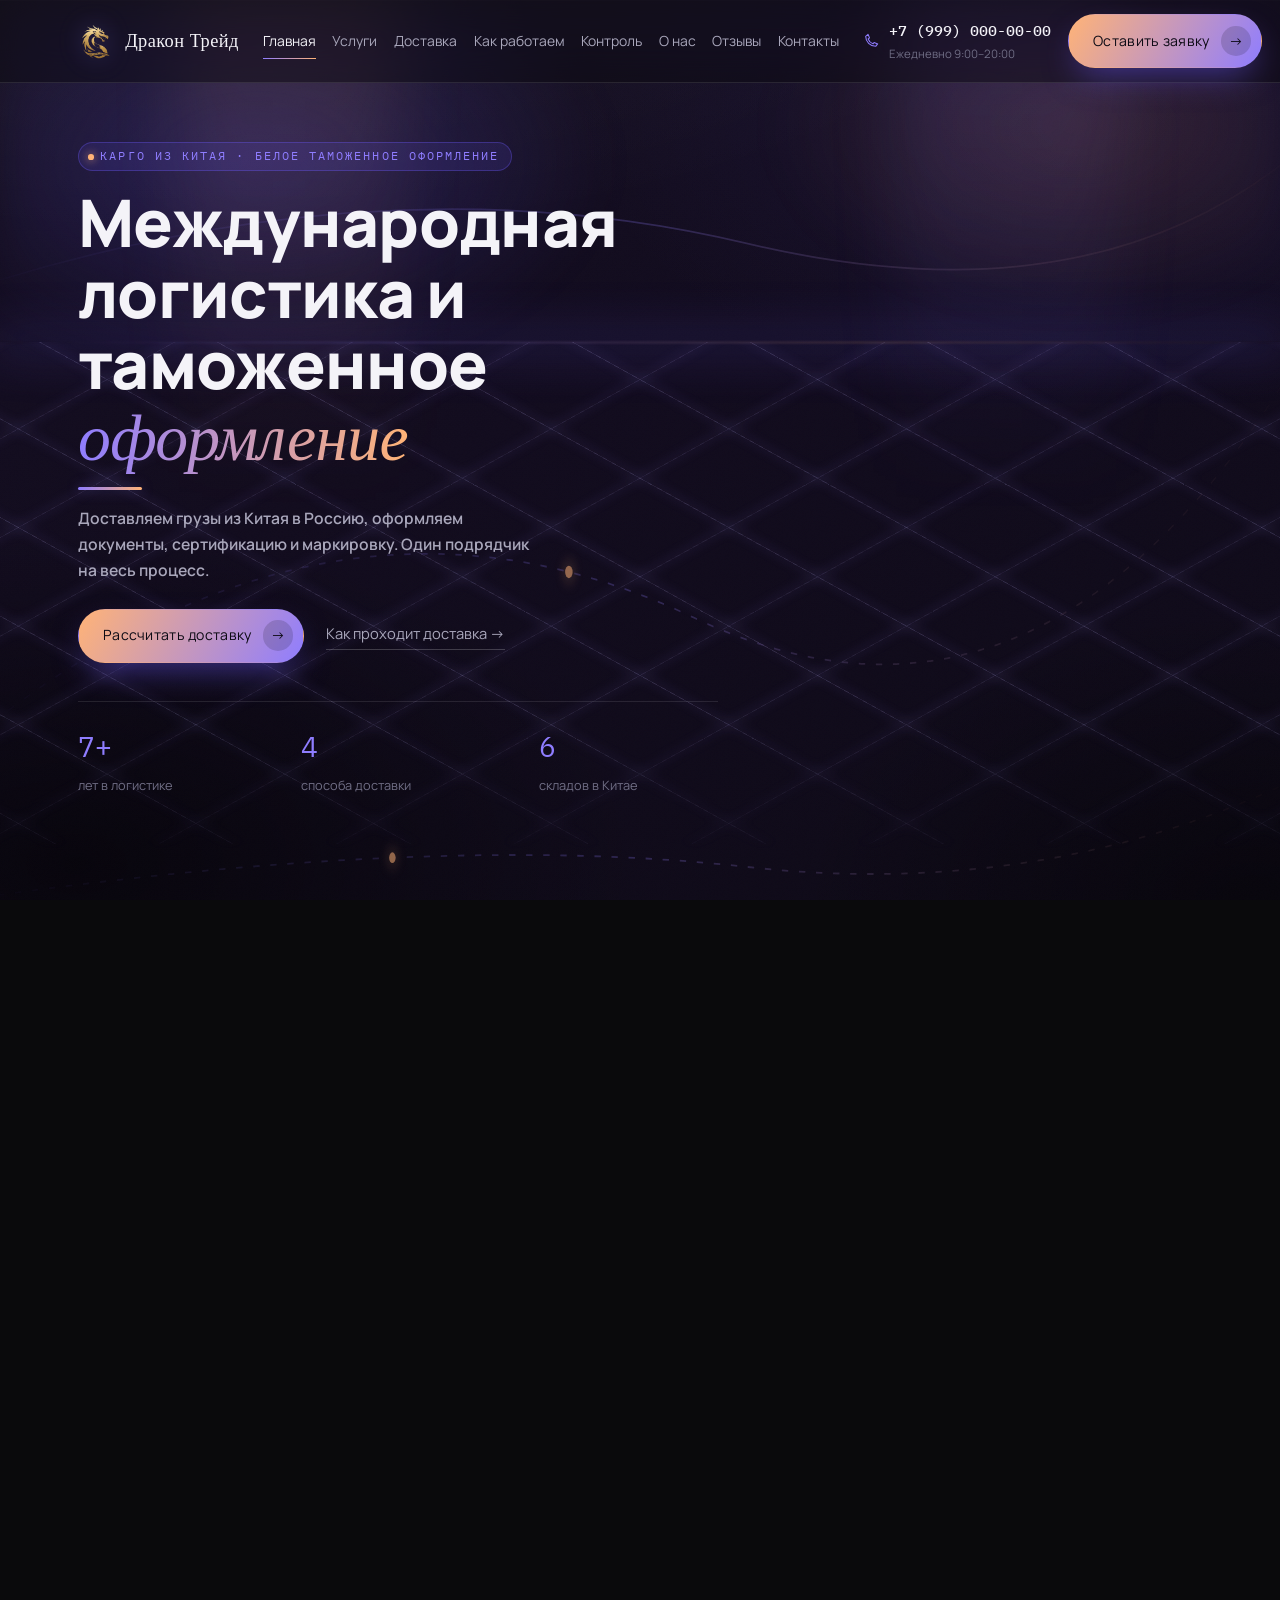
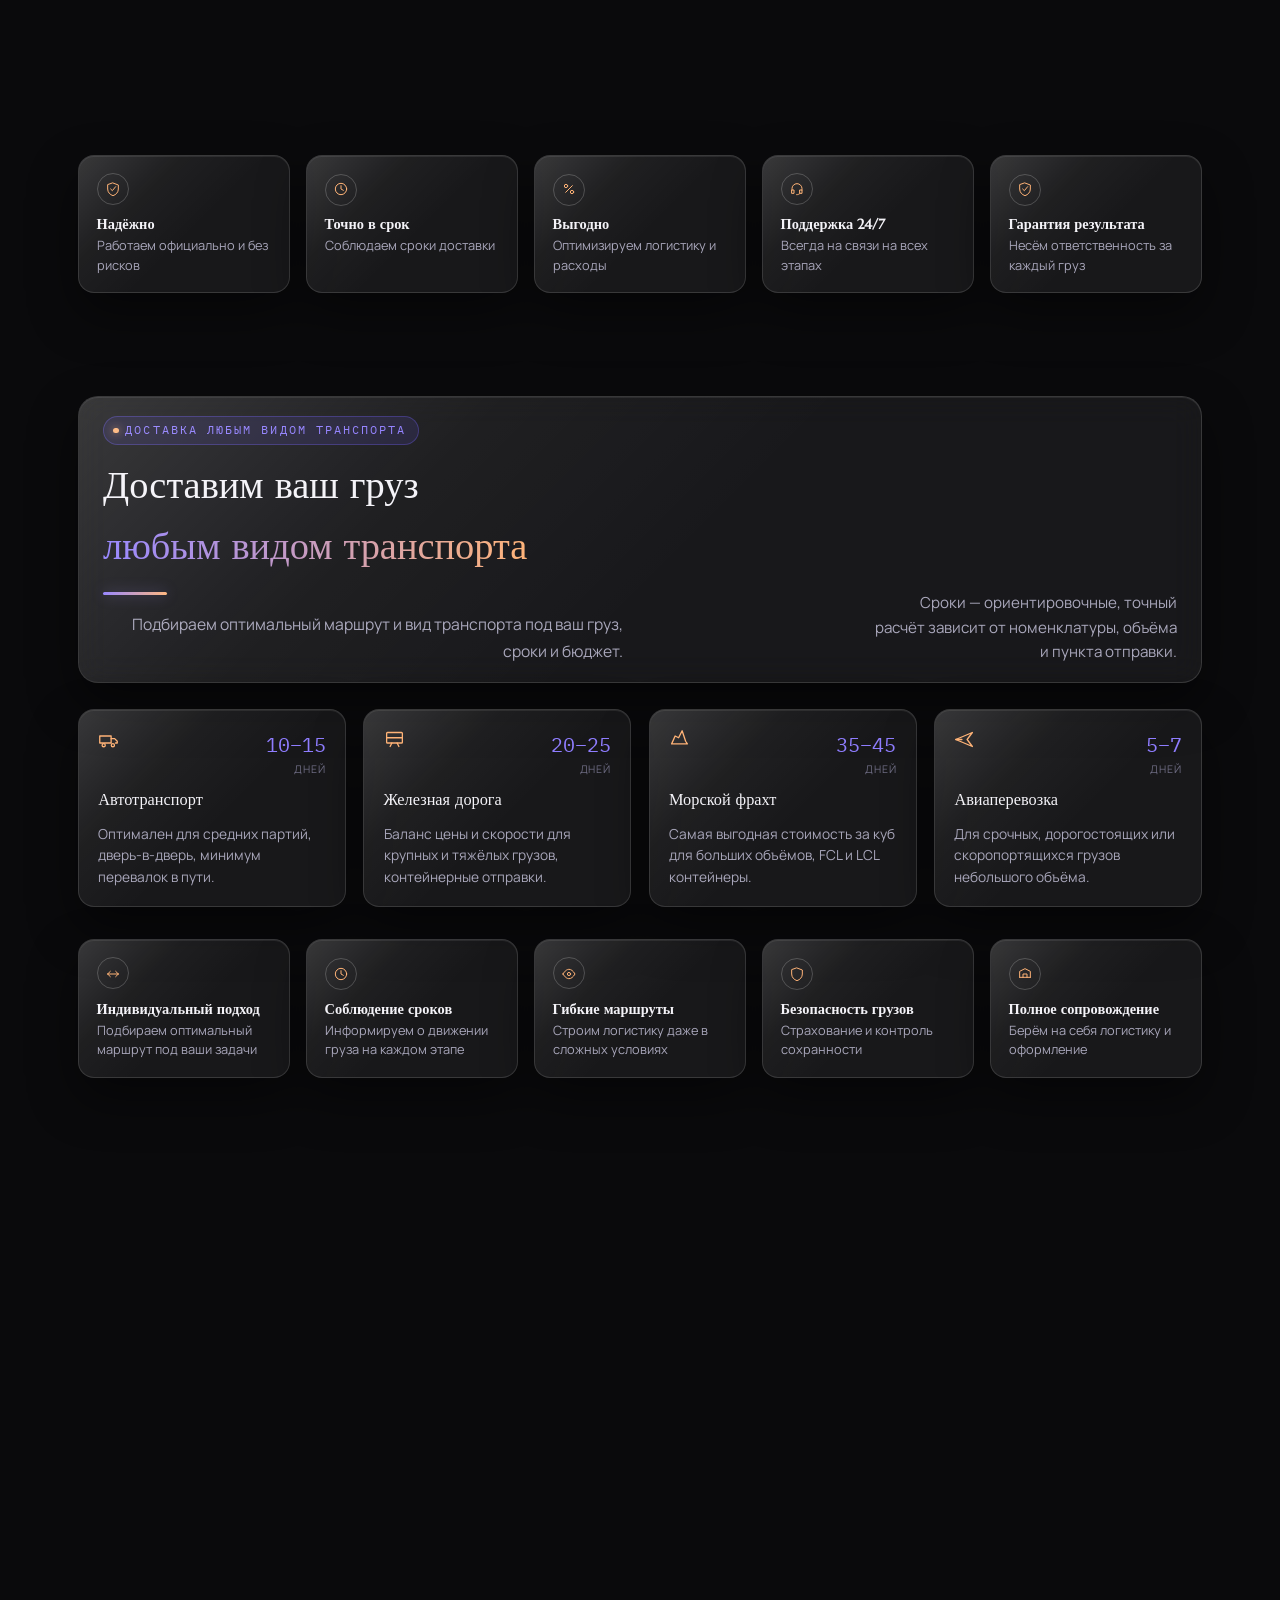
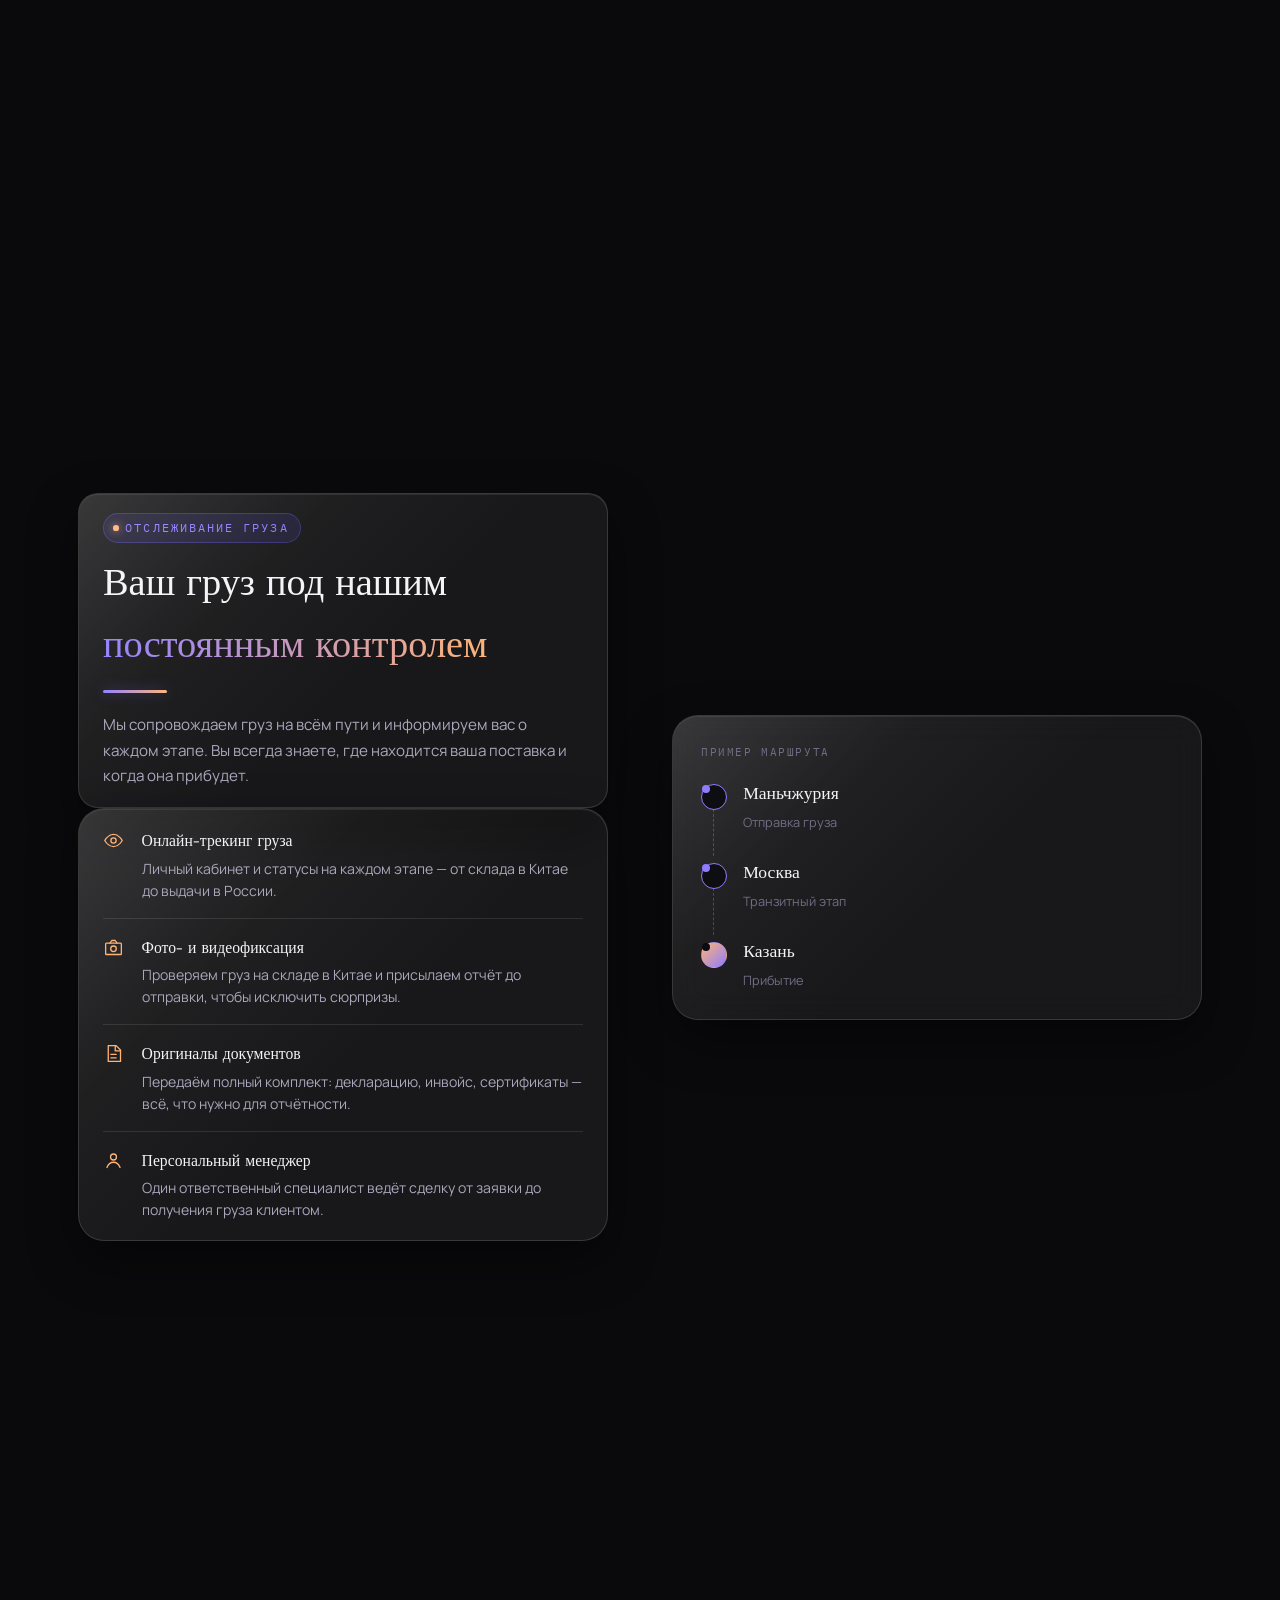
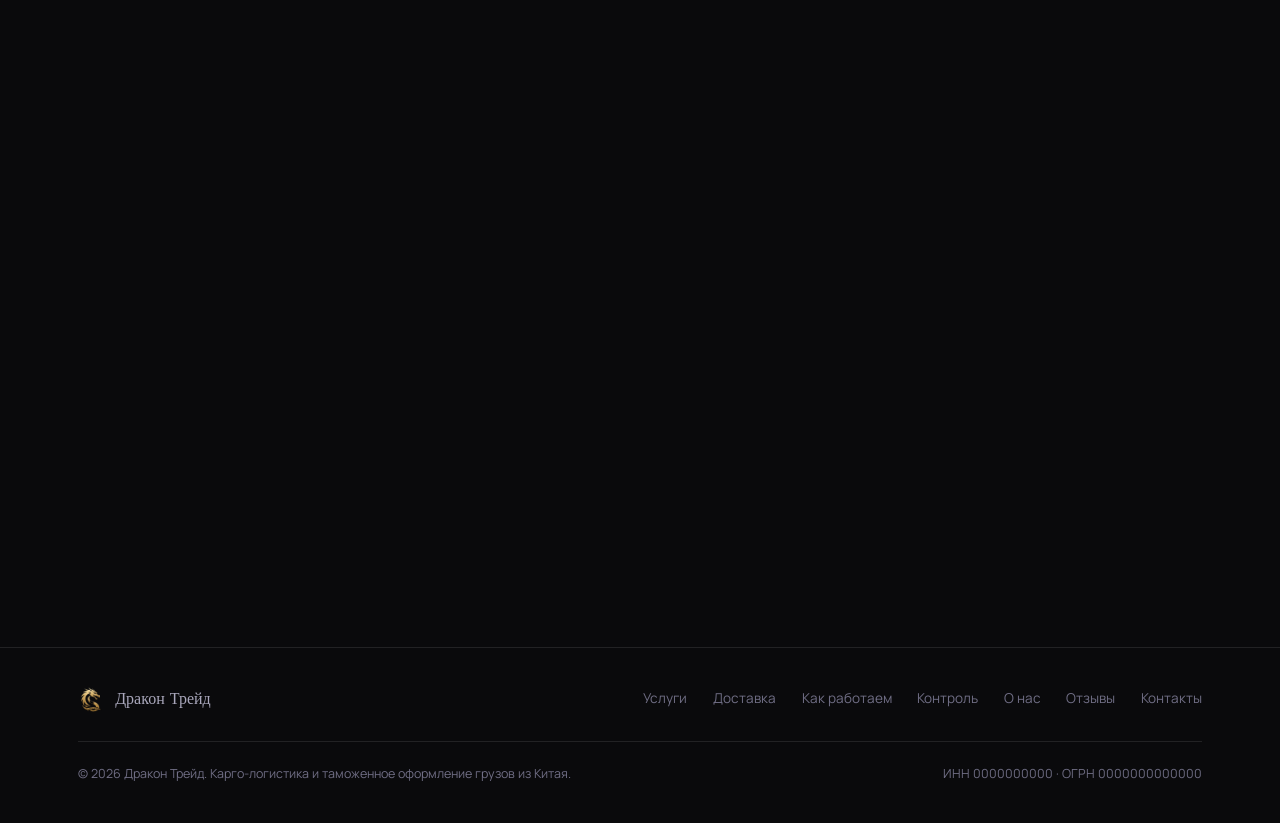
==== commit 83f05cb4: "Replace mesh-blob background with a 3D grid-floor "living" background Swaps the flat 3-blob mesh for" ====
--- a/index.html
+++ b/index.html
@@ -13,7 +13,18 @@
 </head>
 <body>
 
-<div class="bg-fixed" aria-hidden="true"></div>
+<div class="bg-fixed" aria-hidden="true">
+  <div class="bg-base"></div>
+  <div class="bg-sky"></div>
+  <div class="bg-horizon"></div>
+  <div class="bg-beam bg-beam--1"></div>
+  <div class="bg-beam bg-beam--2"></div>
+  <div class="bg-plane-wrap">
+    <div class="bg-plane-glow"></div>
+    <div class="bg-plane"></div>
+    <div class="bg-sheen"></div>
+  </div>
+</div>
 
 <header class="site-header" id="siteHeader">
   <div class="container header-inner">
--- a/styles.css
+++ b/styles.css
@@ -47,13 +47,16 @@
   @media (prefers-reduced-motion: reduce){ html{ scroll-behavior:auto; } }
   body{
     margin:0;
-    position:relative;
     color:var(--ink);
     font-family:var(--font-body);
     font-size:var(--fs-body);
     line-height:1.6;
     -webkit-font-smoothing:antialiased;
-    background:var(--bg-deep);
+    /* No background here on purpose: a negative z-index child (.bg-fixed)
+       always paints behind ALL normal in-flow content in the painting
+       order — including an ordinary sibling's own background — so an
+       opaque body background would sit on top of it and hide it entirely.
+       html's background above is the real fallback/canvas paint. */
   }
   img{ max-width:100%; display:block; }
   a{ color:inherit; text-decoration:none; }
@@ -76,30 +79,103 @@
 
   /* ---------------- FIXED BACKGROUND LAYER ----------------
      Never background-attachment:fixed on body (broken on iOS Safari) — a
-     dedicated position:fixed div sits behind everything instead. Three soft
-     radial blobs (violet/blue + one warm amber accent) drifting very slowly,
-     plus a low-opacity SVG feTurbulence grain layer on top for texture. */
+     dedicated position:fixed div sits behind everything instead.
+     "Grid Floor": a dark-violet glass base (not flat black), two soft color
+     blobs for ambient sky glow, a 3D-perspective diagonal grid receding to a
+     horizon (large diamond cells; a blurred glow duplicate under a faint
+     sharp core — never one hard fully-opaque line, which aliases into a
+     broken/dashed look under the perspective transform), one slow diagonal
+     sheen drifting across it like a reflection on glass, plus the original
+     low-opacity grain overlay on top for texture. */
   .bg-fixed{
     position:fixed; inset:0;
     z-index:-2;
-    background:var(--bg-deep);
     overflow:hidden;
     pointer-events:none;
-  }
-  .bg-fixed::before{
-    content:"";
-    position:absolute; inset:-10%;
+    perspective:600px;
+  }
+  .bg-base{
+    position:absolute; inset:0;
     background:
-      radial-gradient(38% 32% at 18% 22%, rgba(109,91,255,.38) 0%, rgba(109,91,255,0) 70%),
-      radial-gradient(34% 30% at 82% 18%, rgba(255,154,82,.22) 0%, rgba(255,154,82,0) 72%),
-      radial-gradient(46% 40% at 60% 82%, rgba(76,58,220,.30) 0%, rgba(76,58,220,0) 70%);
-    filter:blur(10px);
-    animation:meshDrift 34s ease-in-out infinite alternate;
-  }
-  @keyframes meshDrift{
-    0%{ transform:translate3d(0,0,0) scale(1); }
-    100%{ transform:translate3d(-2%,2%,0) scale(1.06); }
-  }
+      radial-gradient(130% 75% at 18% -12%, rgba(255,255,255,.05) 0%, transparent 52%),
+      radial-gradient(70% 55% at 88% 12%, rgba(109,91,255,.09) 0%, transparent 62%),
+      radial-gradient(65% 55% at 6% 96%, rgba(0,0,0,.55) 0%, transparent 68%),
+      radial-gradient(55% 50% at 98% 100%, rgba(0,0,0,.45) 0%, transparent 65%),
+      linear-gradient(160deg, #150f22 0%, #120c1e 45%, #0e0a17 100%);
+    box-shadow:inset 0 1px 0 rgba(255,255,255,.04);
+  }
+  .bg-sky{
+    position:absolute; inset:0;
+    background:
+      radial-gradient(40% 34% at 20% 18%, rgba(109,91,255,.24) 0%, transparent 70%),
+      radial-gradient(34% 30% at 84% 14%, rgba(255,154,82,.12) 0%, transparent 72%);
+    filter:blur(20px);
+    animation:bgSkyDrift 34s ease-in-out infinite alternate;
+  }
+  @keyframes bgSkyDrift{
+    0%{ transform:translateY(0) scale(1); }
+    100%{ transform:translateY(-2%) scale(1.06); }
+  }
+  .bg-horizon{
+    position:absolute; left:0; right:0; top:38%; height:1px;
+    background:linear-gradient(90deg, transparent, rgba(143,125,255,.35) 30%, rgba(255,179,119,.3) 70%, transparent);
+    box-shadow:0 0 50px 10px rgba(109,91,255,.22);
+    filter:blur(1px);
+  }
+  .bg-plane-wrap{
+    position:absolute; left:-30%; right:-30%; top:38%; bottom:0;
+    overflow:hidden;
+    -webkit-mask-image:linear-gradient(to bottom, black 0%, black 65%, transparent 100%);
+    mask-image:linear-gradient(to bottom, black 0%, black 65%, transparent 100%);
+  }
+  .bg-plane-glow{
+    position:absolute; inset:-20% -100% -100%;
+    background-image:
+      repeating-linear-gradient(48deg, rgba(160,145,255,.5) 0 3px, transparent 3px 132px),
+      repeating-linear-gradient(-48deg, rgba(160,145,255,.5) 0 3px, transparent 3px 132px);
+    filter:blur(9px);
+    opacity:.55;
+    transform:rotateX(60deg);
+    transform-origin:top center;
+    animation:bgPlaneMove 16s linear infinite;
+  }
+  .bg-plane{
+    position:absolute; inset:-20% -100% -100%;
+    background-image:
+      repeating-linear-gradient(48deg, rgba(196,188,255,.16) 0 1px, transparent 1px 132px),
+      repeating-linear-gradient(-48deg, rgba(196,188,255,.10) 0 1px, transparent 1px 132px);
+    transform:rotateX(60deg);
+    transform-origin:top center;
+    animation:bgPlaneMove 16s linear infinite;
+  }
+  @keyframes bgPlaneMove{
+    from{ background-position:0 0, 0 0; }
+    to{ background-position:132px 132px, -132px 132px; }
+  }
+  .bg-sheen{
+    position:absolute; inset:-20% -100% -100%;
+    background-image:linear-gradient(48deg, transparent 44%, rgba(255,221,190,.5) 49.5%, rgba(190,178,255,.4) 51.5%, transparent 57%);
+    background-size:320% 320%;
+    background-repeat:no-repeat;
+    filter:blur(26px);
+    transform:rotateX(60deg);
+    transform-origin:top center;
+    mix-blend-mode:screen;
+    animation:bgSheenSweep 13s ease-in-out infinite;
+  }
+  @keyframes bgSheenSweep{
+    0%,100%{ background-position:140% -140%; opacity:0; }
+    35%{ opacity:.85; }
+    55%{ background-position:-60% 90%; opacity:.85; }
+    80%{ opacity:0; }
+  }
+  .bg-beam{
+    position:absolute; top:0; width:220px; height:55%;
+    background:linear-gradient(to bottom, rgba(255,179,119,.10), transparent);
+    filter:blur(34px);
+  }
+  .bg-beam--1{ left:14%; }
+  .bg-beam--2{ left:70%; background:linear-gradient(to bottom, rgba(143,125,255,.12), transparent); }
   .bg-fixed::after{
     content:"";
     position:absolute; inset:0;
@@ -107,8 +183,14 @@
     opacity:.05;
     mix-blend-mode:overlay;
   }
+  /* The perspective grid reads cramped on narrow screens and costs more to
+     render — keep the base glass tint and ambient glow, drop the floor. */
+  @media (max-width:700px){
+    .bg-plane-wrap, .bg-horizon, .bg-beam{ display:none; }
+  }
   @media (prefers-reduced-motion: reduce){
-    .bg-fixed::before{ animation:none; }
+    .bg-sky, .bg-plane, .bg-plane-glow, .bg-sheen{ animation:none; }
+    .bg-sheen{ opacity:.3; background-position:20% 20%; }
   }
 
   /* ================= HEADER ================= */
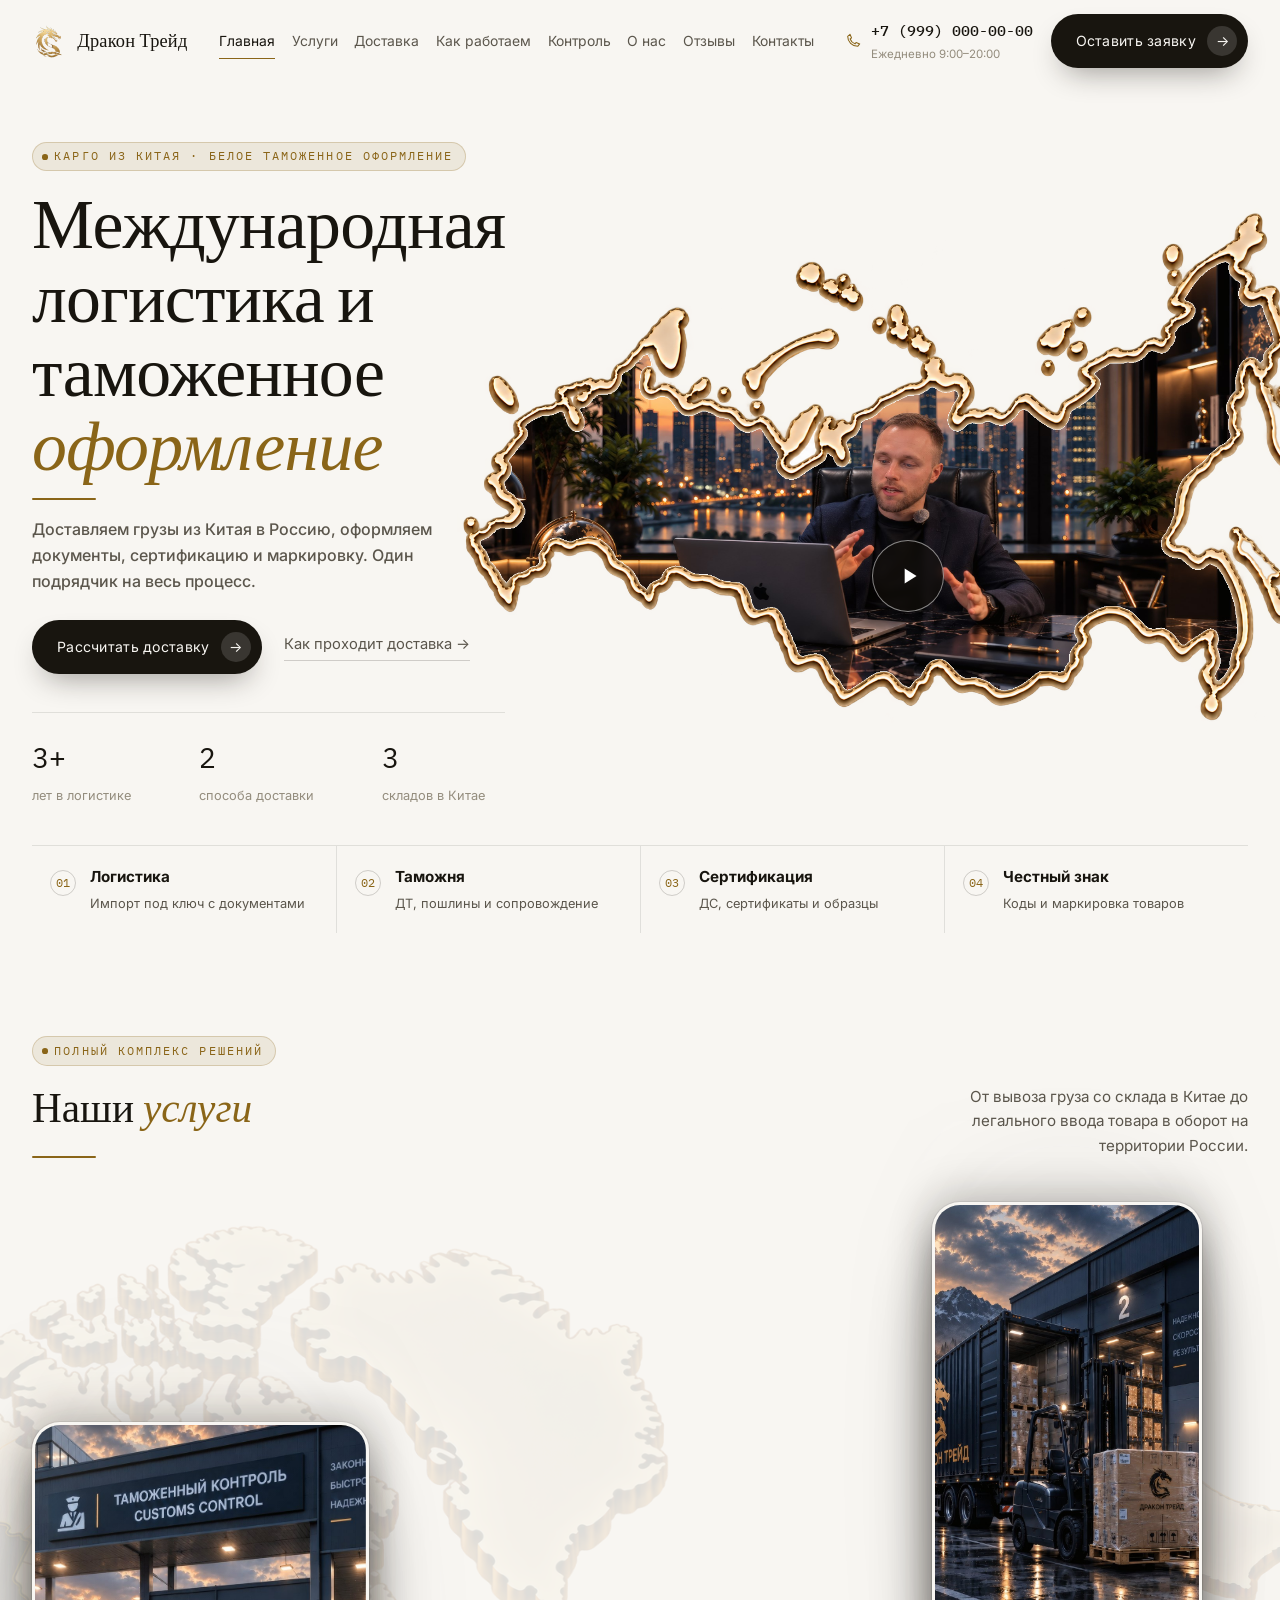
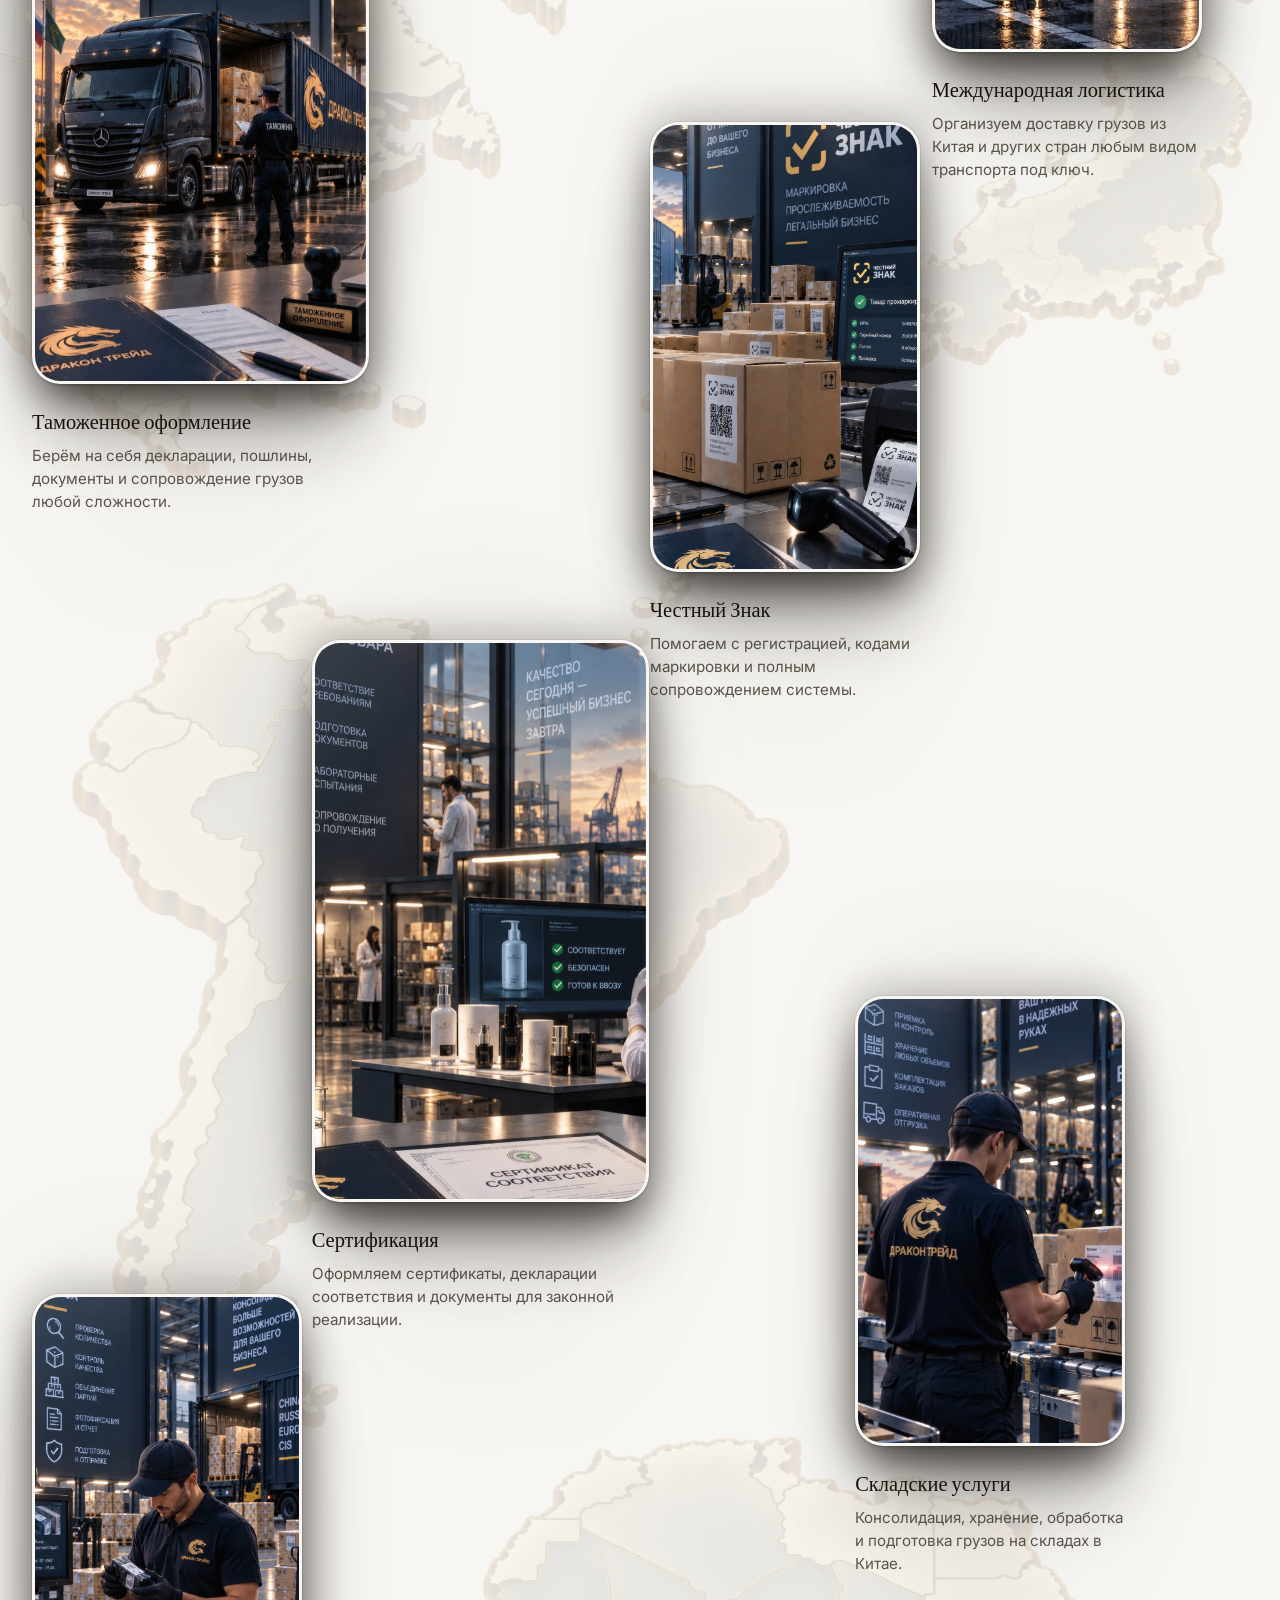
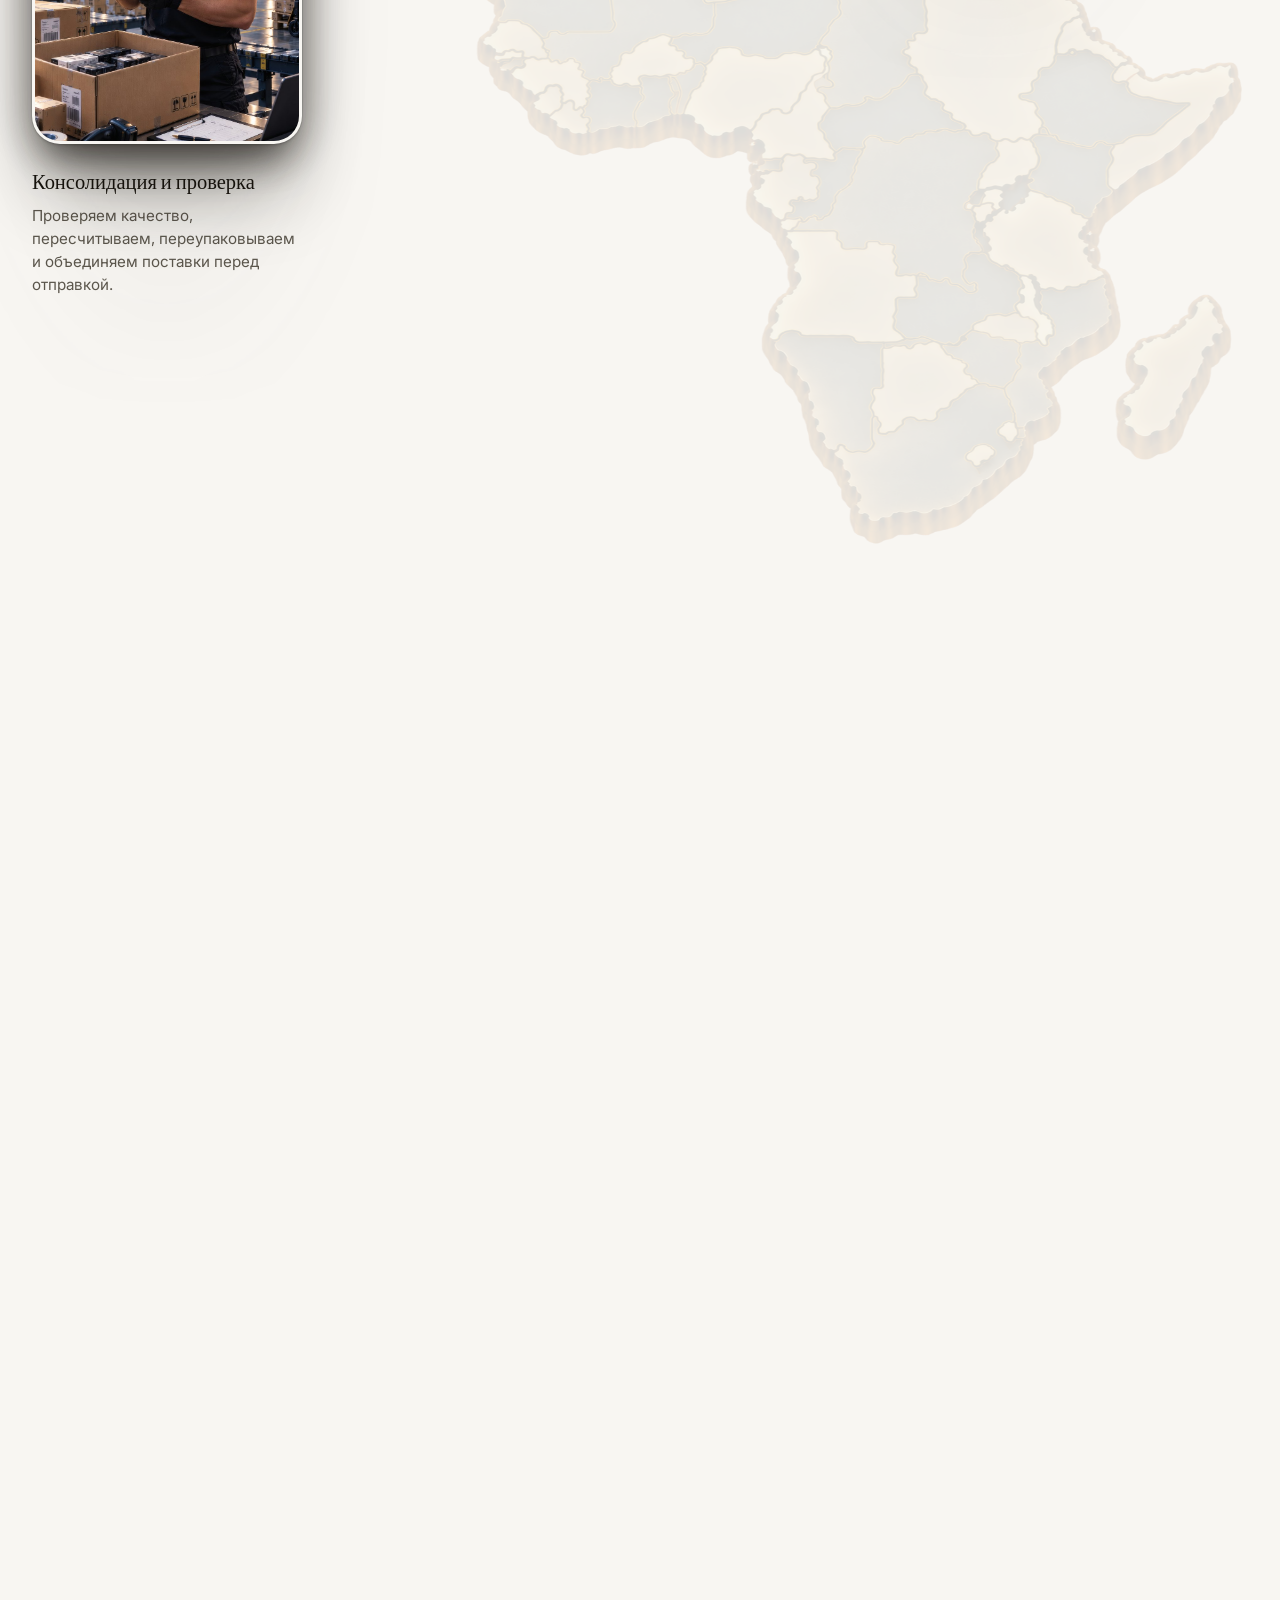
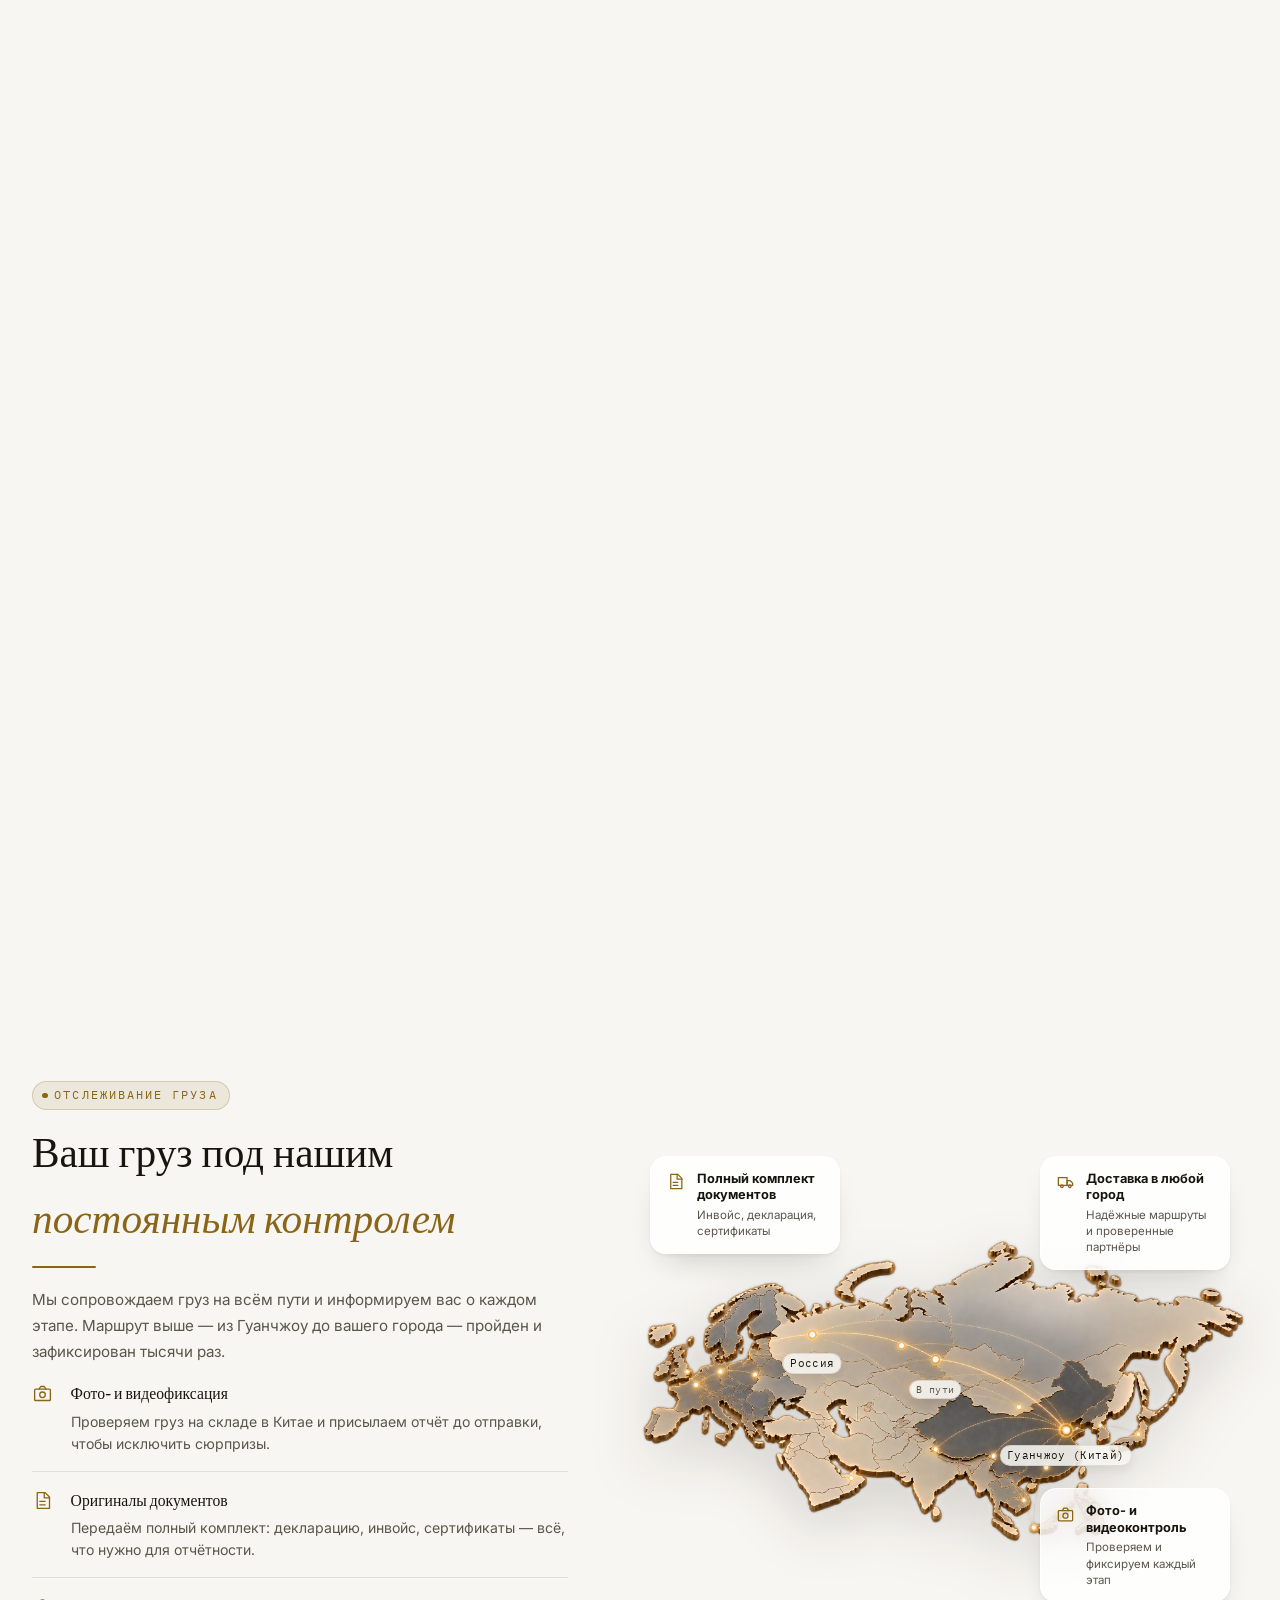
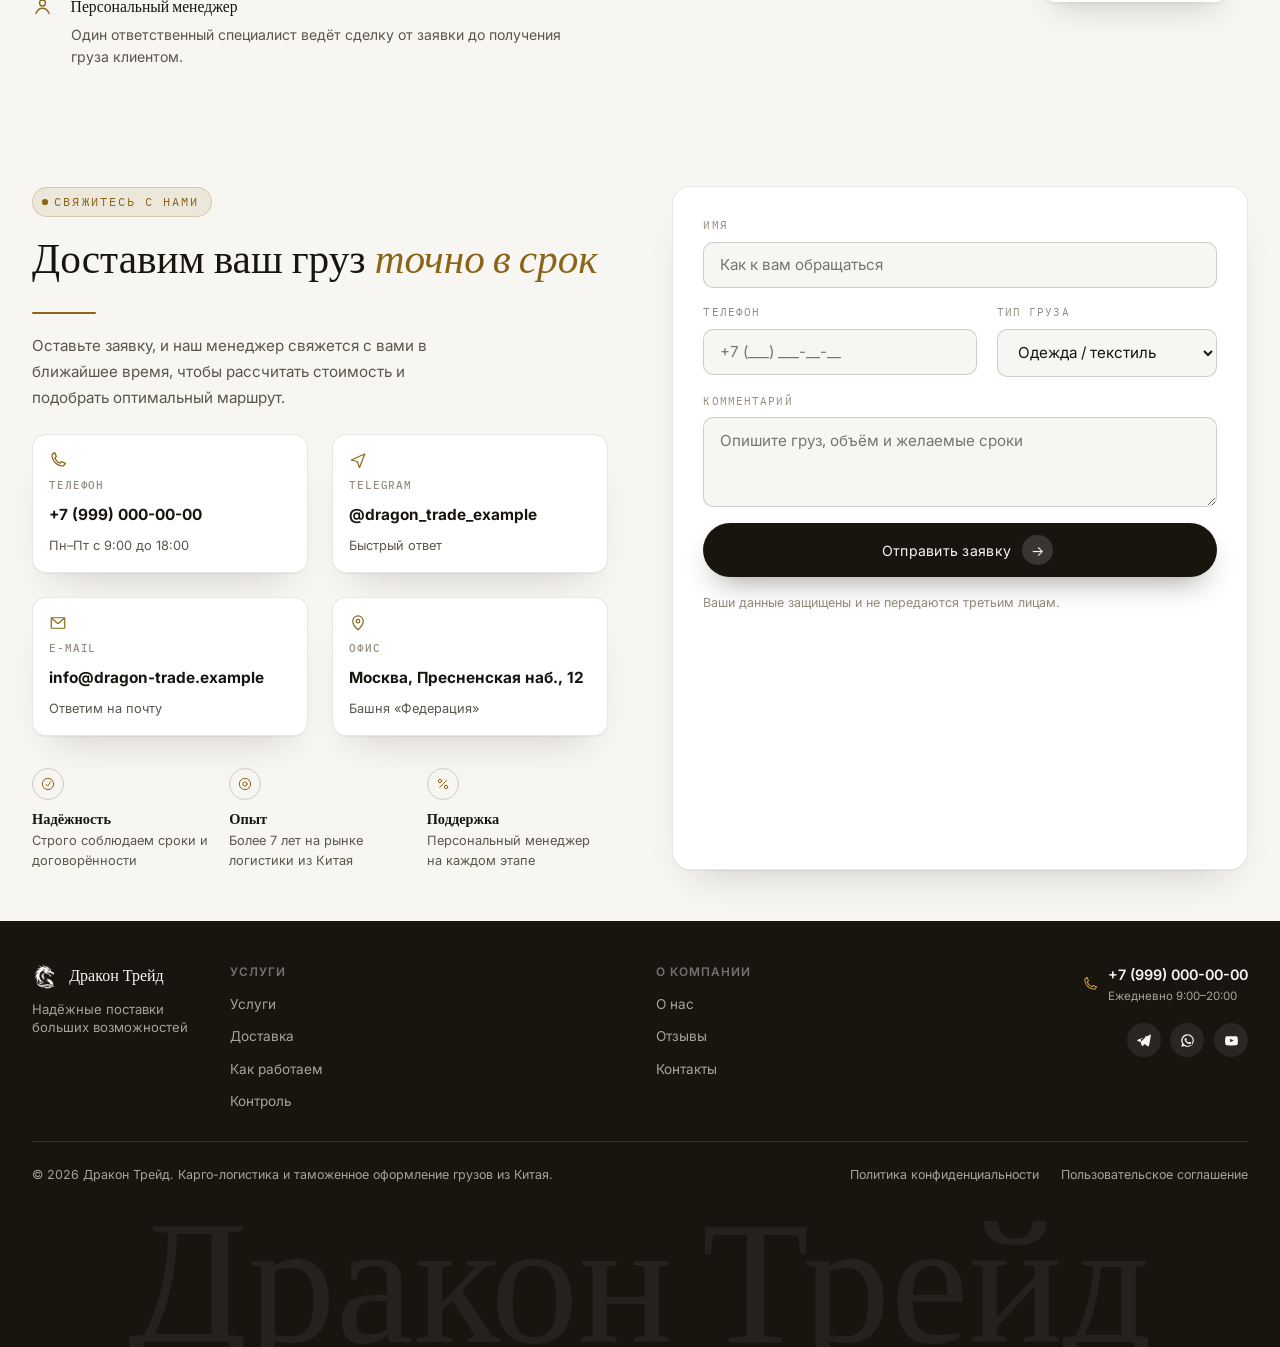
==== commit a29710e5: "Update light variant: reviews, delivery, and contact sections Reworks reviews.html cards, delivery/c" ====
--- a/index.html
+++ b/index.html
@@ -8,23 +8,10 @@
 <link rel="icon" href="images/logo/dragon-logo-32.png" type="image/png">
 <link rel="preconnect" href="https://fonts.googleapis.com">
 <link rel="preconnect" href="https://fonts.gstatic.com" crossorigin>
-<link href="https://fonts.googleapis.com/css2?family=Marcellus&family=Manrope:wght@400;500;600;700;800&family=IBM+Plex+Mono:wght@400;500;600&display=swap" rel="stylesheet">
+<link href="https://fonts.googleapis.com/css2?family=Fraunces:ital,opsz,wght@0,9..144,300..700;1,9..144,300..700&family=Inter:wght@400;500;600;700;800&family=IBM+Plex+Mono:wght@400;500;600&display=swap" rel="stylesheet">
 <link rel="stylesheet" href="styles.css">
 </head>
 <body>
-
-<div class="bg-fixed" aria-hidden="true">
-  <div class="bg-base"></div>
-  <div class="bg-sky"></div>
-  <div class="bg-horizon"></div>
-  <div class="bg-beam bg-beam--1"></div>
-  <div class="bg-beam bg-beam--2"></div>
-  <div class="bg-plane-wrap">
-    <div class="bg-plane-glow"></div>
-    <div class="bg-plane"></div>
-    <div class="bg-sheen"></div>
-  </div>
-</div>
 
 <header class="site-header" id="siteHeader">
   <div class="container header-inner">
@@ -74,52 +61,54 @@
   </div>
 </header>
 
+<div class="video-modal" id="heroVideoModal" aria-hidden="true">
+  <div class="video-modal__backdrop" data-video-close></div>
+  <div class="video-modal__panel" role="dialog" aria-modal="true" aria-label="Видео">
+    <button type="button" class="video-modal__close" data-video-close aria-label="Закрыть видео">
+      <svg viewBox="0 0 24 24" fill="none" stroke="currentColor" stroke-width="2" stroke-linecap="round"><path d="M6 6l12 12M18 6L6 18"/></svg>
+    </button>
+    <img src="images/office-employee.jpg" alt="" class="video-modal__media">
+  </div>
+</div>
+
 <main>
 
   <!-- ================= HERO ================= -->
   <section class="hero" id="top">
-    <div class="orbit-lines" aria-hidden="true">
-      <svg viewBox="0 0 1200 500" preserveAspectRatio="none">
-        <defs>
-          <linearGradient id="orbitGrad" x1="0" y1="0" x2="1" y2="0">
-            <stop offset="0%" stop-color="#8f7dff" stop-opacity="0"/>
-            <stop offset="50%" stop-color="#8f7dff" stop-opacity=".9"/>
-            <stop offset="100%" stop-color="#ffb377" stop-opacity="0"/>
-          </linearGradient>
-        </defs>
-        <path class="dash" d="M -50 380 Q 300 200 650 300 T 1250 120"/>
-        <path class="dash" d="M -50 460 Q 400 420 700 440 T 1250 380"/>
-        <path d="M -50 120 Q 350 40 700 90 T 1250 20" opacity=".35"/>
-        <circle class="orbit-dot" r="3.5">
-          <animateMotion dur="14s" repeatCount="indefinite" path="M -50 380 Q 300 200 650 300 T 1250 120"/>
-        </circle>
-        <circle class="orbit-dot" r="3">
-          <animateMotion dur="19s" repeatCount="indefinite" path="M -50 460 Q 400 420 700 440 T 1250 380"/>
-        </circle>
-      </svg>
-    </div>
     <div class="container">
-      <div class="hero-copy reveal">
-        <span class="eyebrow">Карго из Китая · Белое таможенное оформление</span>
-        <h1>Международная логистика и таможенное <em>оформление</em></h1>
-        <span class="gold-line"></span>
-        <p class="hero-sub">Доставляем грузы из Китая в Россию, оформляем документы, сертификацию и маркировку. Один подрядчик на весь процесс.</p>
-        <div class="hero-cta-row">
-          <a href="#contact" class="btn btn-solid">Рассчитать доставку <span>→</span></a>
-          <a href="#process" class="link-arrow">Как проходит доставка →</a>
-        </div>
-        <div class="stat-row">
-          <div>
-            <div class="stat-num">7+</div>
-            <div class="stat-label">лет в логистике</div>
-          </div>
-          <div>
-            <div class="stat-num">4</div>
-            <div class="stat-label">способа доставки</div>
-          </div>
-          <div>
-            <div class="stat-num">6</div>
-            <div class="stat-label">складов в Китае</div>
+      <div class="hero-top">
+        <div class="hero-copy reveal">
+          <span class="eyebrow">Карго из Китая · Белое таможенное оформление</span>
+          <h1>Международная логистика и таможенное <em>оформление</em></h1>
+          <span class="gold-line"></span>
+          <p class="hero-sub">Доставляем грузы из Китая в Россию, оформляем документы, сертификацию и маркировку. Один подрядчик на весь процесс.</p>
+          <div class="hero-cta-row">
+            <a href="#contact" class="btn btn-solid">Рассчитать доставку <span>→</span></a>
+            <a href="#process" class="link-arrow">Как проходит доставка →</a>
+          </div>
+          <div class="stat-row">
+            <div>
+              <div class="stat-num">7+</div>
+              <div class="stat-label">лет в логистике</div>
+            </div>
+            <div>
+              <div class="stat-num">4</div>
+              <div class="stat-label">способа доставки</div>
+            </div>
+            <div>
+              <div class="stat-num">6</div>
+              <div class="stat-label">складов в Китае</div>
+            </div>
+          </div>
+        </div>
+
+        <div class="hero-map reveal">
+          <div class="hero-map__stage">
+            <img src="images/office-employee-map.jpg" alt="" aria-hidden="true" class="hero-map__video-fake">
+            <button type="button" class="hero-map__play" data-video-open aria-label="Воспроизвести видео" aria-haspopup="dialog">
+              <svg viewBox="0 0 24 24" fill="currentColor"><path d="M8 5v14l11-7z"/></svg>
+            </button>
+            <img src="images/hero-russia-frame.png" alt="" aria-hidden="true" class="hero-map__img">
           </div>
         </div>
       </div>
@@ -145,6 +134,7 @@
         </article>
       </div>
     </div>
+
   </section>
 
   <!-- ================= SERVICES ================= -->
@@ -159,77 +149,57 @@
         <p>От вывоза груза со склада в Китае до легального ввода товара в оборот на территории России.</p>
       </div>
 
-      <div class="service-grid reveal">
-        <article class="service-card">
-          <div class="service-card__top">
-            <div class="service-icon">
-              <svg viewBox="0 0 24 24" fill="none" stroke="currentColor" stroke-width="1.5" stroke-linecap="round" stroke-linejoin="round"><path d="M3 16V6a1 1 0 0 1 1-1h9v11"/><path d="M13 9h4l3 3v4h-2"/><circle cx="7" cy="18" r="2"/><circle cx="17" cy="18" r="2"/></svg>
-            </div>
-            <span class="service-card__num">01</span>
-          </div>
-          <h3>Международная логистика</h3>
-          <p>Организуем доставку грузов из Китая и других стран любым видом транспорта под ключ.</p>
-          <a href="#contact" class="card-link">Подробнее <span>→</span></a>
-        </article>
-
-        <article class="service-card">
-          <div class="service-card__top">
-            <div class="service-icon">
-              <svg viewBox="0 0 24 24" fill="none" stroke="currentColor" stroke-width="1.5" stroke-linecap="round" stroke-linejoin="round"><circle cx="12" cy="12" r="8.5"/><path d="M9 12l2 2 4-4"/></svg>
-            </div>
-            <span class="service-card__num">02</span>
-          </div>
-          <h3>Таможенное оформление</h3>
-          <p>Берём на себя декларации, пошлины, документы и сопровождение грузов любой сложности.</p>
-          <a href="#contact" class="card-link">Подробнее <span>→</span></a>
-        </article>
-
-        <article class="service-card">
-          <div class="service-card__top">
-            <div class="service-icon">
-              <svg viewBox="0 0 24 24" fill="none" stroke="currentColor" stroke-width="1.5" stroke-linecap="round" stroke-linejoin="round"><rect x="4" y="4" width="6" height="6"/><rect x="14" y="4" width="6" height="6"/><rect x="4" y="14" width="6" height="6"/><path d="M14 15h2.5M14 18h6M19 14v6"/></svg>
-            </div>
-            <span class="service-card__num">03</span>
-          </div>
-          <h3>Честный Знак</h3>
-          <p>Помогаем с регистрацией, кодами маркировки и полным сопровождением системы.</p>
-          <a href="#contact" class="card-link">Подробнее <span>→</span></a>
-        </article>
-
-        <article class="service-card">
-          <div class="service-card__top">
-            <div class="service-icon">
-              <svg viewBox="0 0 24 24" fill="none" stroke="currentColor" stroke-width="1.5" stroke-linecap="round" stroke-linejoin="round"><path d="M12 3l2.4 2.6 3.5-.4.6 3.5 3.1 1.7-1.7 3.1.4 3.5-3.5.6-1.7 3.1-3.1-1.7-3.5.4-.6-3.5-3.1-1.7 1.7-3.1-.4-3.5 3.5-.6L12 3z"/><path d="M9.5 12.5l1.8 1.8 3.2-3.6"/></svg>
-            </div>
-            <span class="service-card__num">04</span>
-          </div>
-          <h3>Сертификация</h3>
-          <p>Оформляем сертификаты, декларации соответствия и документы для законной реализации.</p>
-          <a href="#contact" class="card-link">Подробнее <span>→</span></a>
-        </article>
-
-        <article class="service-card">
-          <div class="service-card__top">
-            <div class="service-icon">
-              <svg viewBox="0 0 24 24" fill="none" stroke="currentColor" stroke-width="1.5" stroke-linecap="round" stroke-linejoin="round"><path d="M3 10.5 12 4l9 6.5V20H3z"/><path d="M3 10.5 12 15l9-4.5M12 15v5"/></svg>
-            </div>
-            <span class="service-card__num">05</span>
-          </div>
-          <h3>Складские услуги</h3>
-          <p>Консолидация, хранение, обработка и подготовка грузов на складах в Китае.</p>
-          <a href="#contact" class="card-link">Подробнее <span>→</span></a>
-        </article>
-
-        <article class="service-card">
-          <div class="service-card__top">
-            <div class="service-icon">
-              <svg viewBox="0 0 24 24" fill="none" stroke="currentColor" stroke-width="1.5" stroke-linecap="round" stroke-linejoin="round"><path d="M4 8 12 4l8 4-8 4-8-4Z"/><path d="M4 8v8l8 4 8-4V8"/><path d="m9 11 3 6 3-6"/></svg>
-            </div>
-            <span class="service-card__num">06</span>
-          </div>
-          <h3>Консолидация и проверка</h3>
-          <p>Проверяем качество, пересчитываем, переупаковываем и объединяем поставки перед отправкой.</p>
-          <a href="#contact" class="card-link">Подробнее <span>→</span></a>
+      <div class="work-grid reveal">
+        <img src="images/services-map-bg.png" alt="" aria-hidden="true" class="services-map-bg services-map-bg--north" loading="lazy" />
+        <img src="images/services-map-bg-south.png" alt="" aria-hidden="true" class="services-map-bg services-map-bg--south" loading="lazy" />
+        <img src="images/services-map-bg-japan.png" alt="" aria-hidden="true" class="services-map-bg services-map-bg--japan" loading="lazy" />
+        <img src="images/services-map-bg-africa.png" alt="" aria-hidden="true" class="services-map-bg services-map-bg--africa" loading="lazy" />
+        <article class="work-card work-card--p1">
+          <div class="work-card__media"><img src="images/work-1.jpg" alt="Погрузка контейнера Дракон Трейд на складе" loading="lazy"></div>
+          <div class="work-card__caption">
+            <h3>Международная логистика</h3>
+            <p>Организуем доставку грузов из Китая и других стран любым видом транспорта под ключ.</p>
+          </div>
+        </article>
+
+        <article class="work-card work-card--p2">
+          <div class="work-card__media"><img src="images/work-2.jpg" alt="Таможенный контроль грузового автомобиля Дракон Трейд" loading="lazy"></div>
+          <div class="work-card__caption">
+            <h3>Таможенное оформление</h3>
+            <p>Берём на себя декларации, пошлины, документы и сопровождение грузов любой сложности.</p>
+          </div>
+        </article>
+
+        <article class="work-card work-card--p3">
+          <div class="work-card__media"><img src="images/work-3.jpg" alt="Маркировка «Честный знак» на складе Дракон Трейд" loading="lazy"></div>
+          <div class="work-card__caption">
+            <h3>Честный Знак</h3>
+            <p>Помогаем с регистрацией, кодами маркировки и полным сопровождением системы.</p>
+          </div>
+        </article>
+
+        <article class="work-card work-card--p4">
+          <div class="work-card__media"><img src="images/work-4.jpg" alt="Лабораторная сертификация товара Дракон Трейд" loading="lazy"></div>
+          <div class="work-card__caption">
+            <h3>Сертификация</h3>
+            <p>Оформляем сертификаты, декларации соответствия и документы для законной реализации.</p>
+          </div>
+        </article>
+
+        <article class="work-card work-card--p5">
+          <div class="work-card__media"><img src="images/work-5.jpg" alt="Складские услуги Дракон Трейд" loading="lazy"></div>
+          <div class="work-card__caption">
+            <h3>Складские услуги</h3>
+            <p>Консолидация, хранение, обработка и подготовка грузов на складах в Китае.</p>
+          </div>
+        </article>
+
+        <article class="work-card work-card--p6">
+          <div class="work-card__media"><img src="images/work-6.jpg" alt="Консолидация и проверка груза Дракон Трейд" loading="lazy"></div>
+          <div class="work-card__caption">
+            <h3>Консолидация и проверка</h3>
+            <p>Проверяем качество, пересчитываем, переупаковываем и объединяем поставки перед отправкой.</p>
+          </div>
         </article>
       </div>
 
@@ -266,47 +236,93 @@
           <span class="eyebrow">Доставка любым видом транспорта</span>
           <h2>Доставим ваш груз <em>любым видом транспорта</em></h2>
           <span class="gold-line"></span>
-          <p class="section-lead">Подбираем оптимальный маршрут и вид транспорта под ваш груз, сроки и бюджет.</p>
-        </div>
-        <p>Сроки — ориентировочные, точный расчёт зависит от номенклатуры, объёма и пункта отправки.</p>
-      </div>
-
-      <div class="method-grid reveal">
-        <article class="method-card">
-          <div class="method-top">
-            <svg viewBox="0 0 24 24" fill="none" stroke="currentColor" stroke-width="1.5" stroke-linecap="round" stroke-linejoin="round"><rect x="2" y="8" width="13" height="8"/><path d="M15 11h4l3 3v2h-2"/><circle cx="6.5" cy="18.5" r="1.8"/><circle cx="17" cy="18.5" r="1.8"/></svg>
-            <div class="method-days"><span class="num">10–15</span><span class="unit">дней</span></div>
-          </div>
-          <h3>Автотранспорт</h3>
-          <p>Оптимален для средних партий, дверь-в-дверь, минимум перевалок в пути.</p>
-        </article>
-
-        <article class="method-card">
-          <div class="method-top">
-            <svg viewBox="0 0 24 24" fill="none" stroke="currentColor" stroke-width="1.5" stroke-linecap="round" stroke-linejoin="round"><rect x="3" y="4" width="18" height="12" rx="1"/><path d="M3 10h18M7 20l2-4M17 20l-2-4"/></svg>
-            <div class="method-days"><span class="num">20–25</span><span class="unit">дней</span></div>
-          </div>
-          <h3>Железная дорога</h3>
-          <p>Баланс цены и скорости для крупных и тяжёлых грузов, контейнерные отправки.</p>
-        </article>
-
-        <article class="method-card">
-          <div class="method-top">
-            <svg viewBox="0 0 24 24" fill="none" stroke="currentColor" stroke-width="1.5" stroke-linecap="round" stroke-linejoin="round"><path d="M3 17l4-9 4 2 4-8 4 12 2 3H3z"/></svg>
-            <div class="method-days"><span class="num">35–45</span><span class="unit">дней</span></div>
-          </div>
-          <h3>Морской фрахт</h3>
-          <p>Самая выгодная стоимость за куб для больших объёмов, FCL и LCL контейнеры.</p>
-        </article>
-
-        <article class="method-card">
-          <div class="method-top">
-            <svg viewBox="0 0 24 24" fill="none" stroke="currentColor" stroke-width="1.5" stroke-linecap="round" stroke-linejoin="round"><path d="M2 12l19-8-6 8 6 8-19-8Z"/><path d="M9 12H2"/></svg>
-            <div class="method-days"><span class="num">5–7</span><span class="unit">дней</span></div>
-          </div>
-          <h3>Авиаперевозка</h3>
-          <p>Для срочных, дорогостоящих или скоропортящихся грузов небольшого объёма.</p>
-        </article>
+        </div>
+        <p>Подбираем оптимальный маршрут и вид транспорта под ваш груз, сроки и бюджет.</p>
+      </div>
+
+      <div class="fan-stage reveal">
+        <img src="images/delivery-map-bg-italy.png" alt="" aria-hidden="true" class="delivery-map-bg delivery-map-bg--italy" loading="lazy" />
+        <div class="fan-grid">
+          <article class="fan-card fan-card--1 fan-card--photo-overlay">
+            <div class="fan-card__walls" aria-hidden="true">
+              <div class="fan-card__wall fan-card__wall--top"></div>
+              <div class="fan-card__wall fan-card__wall--bottom"></div>
+              <div class="fan-card__wall fan-card__wall--left"></div>
+              <div class="fan-card__wall fan-card__wall--right"></div>
+            </div>
+            <div class="fan-card__face">
+              <div class="fan-card__photo">
+                <img class="fan-card__img" src="images/delivery-truck.jpg" alt="Автотранспорт" loading="lazy">
+                <div class="fan-card__days"><span class="num">10–15</span><span class="unit">дней</span></div>
+              </div>
+              <div class="fan-card__info">
+                <span class="fan-card__icon"><svg viewBox="0 0 24 24" fill="none" stroke="currentColor" stroke-width="1.5" stroke-linecap="round" stroke-linejoin="round"><path d="M2 16V7h10v9"/><path d="M12 10h5l4 3.5V16h-2"/><circle cx="6.5" cy="18" r="1.8"/><circle cx="16.5" cy="18" r="1.8"/></svg></span>
+                <h3>Автотранспорт</h3>
+                <p>Быстрая доставка сборных и стандартных грузов до вашего склада или терминала.</p>
+              </div>
+            </div>
+          </article>
+
+          <article class="fan-card fan-card--2 fan-card--photo-overlay">
+            <div class="fan-card__walls" aria-hidden="true">
+              <div class="fan-card__wall fan-card__wall--top"></div>
+              <div class="fan-card__wall fan-card__wall--bottom"></div>
+              <div class="fan-card__wall fan-card__wall--left"></div>
+              <div class="fan-card__wall fan-card__wall--right"></div>
+            </div>
+            <div class="fan-card__face">
+              <div class="fan-card__photo">
+                <img class="fan-card__img" src="images/delivery-rail.jpg" alt="Железная дорога" loading="lazy">
+                <div class="fan-card__days"><span class="num">20–25</span><span class="unit">дней</span></div>
+              </div>
+              <div class="fan-card__info">
+                <span class="fan-card__icon"><svg viewBox="0 0 24 24" fill="none" stroke="currentColor" stroke-width="1.5" stroke-linecap="round" stroke-linejoin="round"><path d="M6 4h12v11a3 3 0 0 1-3 3H9a3 3 0 0 1-3-3V4Z"/><path d="M6 10h12M9 21l-1.5 2M15 21l1.5 2"/><circle cx="9" cy="15.5" r="1"/><circle cx="15" cy="15.5" r="1"/></svg></span>
+                <h3>Железная дорога</h3>
+                <p>Оптимальная цена за куб для больших объёмов на дальних расстояниях.</p>
+              </div>
+            </div>
+          </article>
+
+          <article class="fan-card fan-card--3 fan-card--photo-overlay">
+            <div class="fan-card__walls" aria-hidden="true">
+              <div class="fan-card__wall fan-card__wall--top"></div>
+              <div class="fan-card__wall fan-card__wall--bottom"></div>
+              <div class="fan-card__wall fan-card__wall--left"></div>
+              <div class="fan-card__wall fan-card__wall--right"></div>
+            </div>
+            <div class="fan-card__face">
+              <div class="fan-card__photo">
+                <img class="fan-card__img" src="images/delivery-sea.jpg" alt="Морской фрахт" loading="lazy">
+                <div class="fan-card__days"><span class="num">35–45</span><span class="unit">дней</span></div>
+              </div>
+              <div class="fan-card__info">
+                <span class="fan-card__icon"><svg viewBox="0 0 24 24" fill="none" stroke="currentColor" stroke-width="1.5" stroke-linecap="round" stroke-linejoin="round"><path d="M3 17l4-9 4 2 4-8 4 12 2 3H3z"/></svg></span>
+                <h3>Морской фрахт</h3>
+                <p>Самая выгодная стоимость за куб для больших объёмов, FCL и LCL контейнеры.</p>
+              </div>
+            </div>
+          </article>
+
+          <article class="fan-card fan-card--4 fan-card--photo-overlay">
+            <div class="fan-card__walls" aria-hidden="true">
+              <div class="fan-card__wall fan-card__wall--top"></div>
+              <div class="fan-card__wall fan-card__wall--bottom"></div>
+              <div class="fan-card__wall fan-card__wall--left"></div>
+              <div class="fan-card__wall fan-card__wall--right"></div>
+            </div>
+            <div class="fan-card__face">
+              <div class="fan-card__photo">
+                <img class="fan-card__img" src="images/delivery-air.jpg" alt="Авиаперевозка" loading="lazy">
+                <div class="fan-card__days"><span class="num">5–7</span><span class="unit">дней</span></div>
+              </div>
+              <div class="fan-card__info">
+                <span class="fan-card__icon"><svg viewBox="0 0 24 24" fill="none" stroke="currentColor" stroke-width="1.5" stroke-linecap="round" stroke-linejoin="round"><path d="M2 12l19-8-6 8 6 8-19-8Z"/><path d="M9 12H2"/></svg></span>
+                <h3>Авиаперевозка</h3>
+                <p>Для срочных, дорогостоящих или скоропортящихся грузов небольшого объёма.</p>
+              </div>
+            </div>
+          </article>
+        </div>
       </div>
 
       <div class="benefits-panel reveal" aria-label="Преимущества доставки">
@@ -332,13 +348,6 @@
         </div>
       </div>
 
-      <div class="stats-panel reveal" aria-label="Показатели доставки">
-        <div class="stat"><div class="stat-num">150+</div><div class="stat-label">стран доставки</div></div>
-        <div class="stat"><div class="stat-num">5000+</div><div class="stat-label">успешных доставок</div></div>
-        <div class="stat"><div class="stat-num">120+</div><div class="stat-label">постоянных клиентов</div></div>
-        <div class="stat"><div class="stat-num">50+</div><div class="stat-label">видов грузов</div></div>
-        <div class="stat"><div class="stat-num">99%</div><div class="stat-label">доставок в срок</div></div>
-      </div>
     </div>
   </section>
 
@@ -350,91 +359,159 @@
           <span class="eyebrow">Как мы работаем</span>
           <h2>Прозрачный процесс <em>от заявки до получения</em></h2>
           <span class="gold-line"></span>
-          <p class="section-lead">Берём на себя все этапы логистики и таможенного оформления. Вы всегда знаете, на каком этапе находится ваш груз.</p>
+          <p class="section-lead">Каждый этап фиксируется в отчёте и доступен для проверки клиентом онлайн</p>
         </div>
         <p>Каждый этап фиксируется в отчёте и доступен для проверки клиентом онлайн.</p>
       </div>
 
-      <div class="timeline reveal">
-        <div class="step">
-          <div class="step-num">
-            <svg viewBox="0 0 24 24" fill="none" stroke="currentColor" stroke-width="1.5" stroke-linecap="round" stroke-linejoin="round"><path d="M6 2h9l4 4v16H6z"/><path d="M15 2v4h4M9 12h6M9 16h4"/></svg>
-            <span>01</span>
-          </div>
-          <div class="step-text">
-            <h3>Заявка</h3>
-            <p>Вы оставляете заявку и отправляете нам данные о товаре.</p>
-          </div>
-        </div>
-        <div class="step">
-          <div class="step-num">
-            <svg viewBox="0 0 24 24" fill="none" stroke="currentColor" stroke-width="1.5" stroke-linecap="round" stroke-linejoin="round"><rect x="5" y="3" width="14" height="18" rx="1.5"/><path d="M8 7h8M8.5 13h.01M12 13h.01M15.5 13h.01M8.5 17h.01M12 17h.01M15.5 17h.01"/></svg>
-            <span>02</span>
-          </div>
-          <div class="step-text">
-            <h3>Расчёт</h3>
-            <p>Рассчитываем стоимость и сроки доставки под ваш запрос.</p>
-          </div>
-        </div>
-        <div class="step">
-          <div class="step-num">
-            <svg viewBox="0 0 24 24" fill="none" stroke="currentColor" stroke-width="1.5" stroke-linecap="round" stroke-linejoin="round"><path d="M3 6h3l2 12h11l2-8H8"/><circle cx="10" cy="20" r="1.4"/><circle cx="17" cy="20" r="1.4"/></svg>
-            <span>03</span>
-          </div>
-          <div class="step-text">
-            <h3>Выкуп товара</h3>
-            <p>Выкупаем товар у поставщика и переводим оплату без доп. комиссий.</p>
-          </div>
-        </div>
-        <div class="step">
-          <div class="step-num">
-            <svg viewBox="0 0 24 24" fill="none" stroke="currentColor" stroke-width="1.5" stroke-linecap="round" stroke-linejoin="round"><circle cx="10.5" cy="10.5" r="6.5"/><path d="m20 20-4.3-4.3M8 10.5l1.7 1.7 3-3.4"/></svg>
-            <span>04</span>
-          </div>
-          <div class="step-text">
-            <h3>Проверка</h3>
-            <p>Проверяем товар на брак, соответствие и количество на нашем складе.</p>
-          </div>
-        </div>
-        <div class="step">
-          <div class="step-num">
-            <svg viewBox="0 0 24 24" fill="none" stroke="currentColor" stroke-width="1.5" stroke-linecap="round" stroke-linejoin="round"><path d="m4 8 5-3 5 3-5 3zM4 8v7l5 3 5-3V8"/><path d="m14 8 6 3v6l-6 3M9.5 11v6"/></svg>
-            <span>05</span>
-          </div>
-          <div class="step-text">
-            <h3>Консолидация</h3>
-            <p>Консолидируем ваш груз с другими заказами для оптимизации затрат.</p>
-          </div>
-        </div>
-        <div class="step">
-          <div class="step-num">
-            <svg viewBox="0 0 24 24" fill="none" stroke="currentColor" stroke-width="1.5" stroke-linecap="round" stroke-linejoin="round"><path d="M4 3h10l4 4v14H4z"/><path d="M14 3v4h4M8 11h6M17 13l3 1.2v3.4c0 2-1.6 3.2-3 4-1.4-.8-3-2-3-4v-3.4Z"/></svg>
-            <span>06</span>
-          </div>
-          <div class="step-text">
-            <h3>Таможня</h3>
-            <p>Проходим таможенное оформление и получаем все необходимые документы.</p>
-          </div>
-        </div>
-        <div class="step">
-          <div class="step-num">
-            <svg viewBox="0 0 24 24" fill="none" stroke="currentColor" stroke-width="1.5" stroke-linecap="round" stroke-linejoin="round"><rect x="2" y="9" width="13" height="8"/><path d="M15 12h4l3 3v2h-2"/><circle cx="7" cy="19" r="1.8"/><circle cx="17.5" cy="19" r="1.8"/></svg>
-            <span>07</span>
-          </div>
-          <div class="step-text">
-            <h3>Доставка</h3>
-            <p>Доставляем груз выбранным видом транспорта в ваш город или на склад.</p>
-          </div>
-        </div>
-        <div class="step">
-          <div class="step-num">
-            <svg viewBox="0 0 24 24" fill="none" stroke="currentColor" stroke-width="1.5" stroke-linecap="round" stroke-linejoin="round"><path d="m4 8 6-4 6 4-6 4zM4 8v7l6 4 6-4V8"/><path d="m16 11 4 2v4l-4 2"/><path d="m17.2 15.2 1.3 1.3 2.5-2.9"/></svg>
-            <span>08</span>
-          </div>
-          <div class="step-text">
-            <h3>Получение</h3>
-            <p>Вы получаете груз и подтверждаете выполнение заказа.</p>
-          </div>
+      <div class="conveyor reveal" data-conveyor>
+        <img src="images/process-map-bg-malta.png" alt="" aria-hidden="true" class="process-map-bg process-map-bg--malta" loading="lazy" />
+        <img src="images/process-map-bg-bali.png" alt="" aria-hidden="true" class="process-map-bg process-map-bg--bali" loading="lazy" />
+        <button type="button" class="conveyor__arrow conveyor__arrow--prev" data-conveyor-prev aria-label="Предыдущий этап">
+          <svg viewBox="0 0 24 24" fill="none" stroke="currentColor" stroke-width="1.8" stroke-linecap="round" stroke-linejoin="round"><path d="M15 5l-7 7 7 7"/></svg>
+        </button>
+        <div class="conveyor__cards" tabindex="0" role="group" aria-label="8 этапов доставки, карусель">
+          <article class="conveyor-card" data-index="0">
+            <div class="card-face">
+              <div class="conveyor-card__top">
+                <div class="conveyor-card__photo"><img src="images/process-01-request.jpg" alt="Заявка" loading="lazy"></div>
+              </div>
+              <div class="conveyor-card__body">
+                <span class="conveyor-card__num">01</span>
+                <h3>Заявка</h3>
+                <p>Вы оставляете заявку и отправляете нам данные о товаре.</p>
+              </div>
+            </div>
+            <div class="card-edge-left" aria-hidden="true"></div>
+            <div class="card-edge-right" aria-hidden="true"></div>
+            <div class="card-edge-top" aria-hidden="true"></div>
+            <div class="card-edge-bottom" aria-hidden="true"></div>
+          </article>
+          <article class="conveyor-card" data-index="1">
+            <div class="card-face">
+              <div class="conveyor-card__top">
+                <div class="conveyor-card__photo"><img src="images/process-02-calc.jpg" alt="Расчёт" loading="lazy"></div>
+              </div>
+              <div class="conveyor-card__body">
+                <span class="conveyor-card__num">02</span>
+                <h3>Расчёт</h3>
+                <p>Рассчитываем стоимость и сроки доставки под ваш запрос.</p>
+              </div>
+            </div>
+            <div class="card-edge-left" aria-hidden="true"></div>
+            <div class="card-edge-right" aria-hidden="true"></div>
+            <div class="card-edge-top" aria-hidden="true"></div>
+            <div class="card-edge-bottom" aria-hidden="true"></div>
+          </article>
+          <article class="conveyor-card" data-index="2">
+            <div class="card-face">
+              <div class="conveyor-card__top">
+                <div class="conveyor-card__photo"><img src="images/process-03-purchase.jpg" alt="Выкуп товара" loading="lazy"></div>
+              </div>
+              <div class="conveyor-card__body">
+                <span class="conveyor-card__num">03</span>
+                <h3>Выкуп товара</h3>
+                <p>Выкупаем товар у поставщика и переводим оплату без доп. комиссий.</p>
+              </div>
+            </div>
+            <div class="card-edge-left" aria-hidden="true"></div>
+            <div class="card-edge-right" aria-hidden="true"></div>
+            <div class="card-edge-top" aria-hidden="true"></div>
+            <div class="card-edge-bottom" aria-hidden="true"></div>
+          </article>
+          <article class="conveyor-card" data-index="3">
+            <div class="card-face">
+              <div class="conveyor-card__top">
+                <div class="conveyor-card__photo"><img src="images/process-04-check.jpg" alt="Проверка" loading="lazy"></div>
+              </div>
+              <div class="conveyor-card__body">
+                <span class="conveyor-card__num">04</span>
+                <h3>Проверка</h3>
+                <p>Проверяем товар на брак, соответствие и количество на нашем складе.</p>
+              </div>
+            </div>
+            <div class="card-edge-left" aria-hidden="true"></div>
+            <div class="card-edge-right" aria-hidden="true"></div>
+            <div class="card-edge-top" aria-hidden="true"></div>
+            <div class="card-edge-bottom" aria-hidden="true"></div>
+          </article>
+          <article class="conveyor-card" data-index="4">
+            <div class="card-face">
+              <div class="conveyor-card__top">
+                <div class="conveyor-card__photo"><img src="images/process-05-consolidation.jpg" alt="Консолидация" loading="lazy"></div>
+              </div>
+              <div class="conveyor-card__body">
+                <span class="conveyor-card__num">05</span>
+                <h3>Консолидация</h3>
+                <p>Консолидируем ваш груз с другими заказами для оптимизации затрат.</p>
+              </div>
+            </div>
+            <div class="card-edge-left" aria-hidden="true"></div>
+            <div class="card-edge-right" aria-hidden="true"></div>
+            <div class="card-edge-top" aria-hidden="true"></div>
+            <div class="card-edge-bottom" aria-hidden="true"></div>
+          </article>
+          <article class="conveyor-card" data-index="5">
+            <div class="card-face">
+              <div class="conveyor-card__top">
+                <div class="conveyor-card__photo"><img src="images/process-06-customs.jpg" alt="Таможня" loading="lazy"></div>
+              </div>
+              <div class="conveyor-card__body">
+                <span class="conveyor-card__num">06</span>
+                <h3>Таможня</h3>
+                <p>Проходим таможенное оформление и получаем все необходимые документы.</p>
+              </div>
+            </div>
+            <div class="card-edge-left" aria-hidden="true"></div>
+            <div class="card-edge-right" aria-hidden="true"></div>
+            <div class="card-edge-top" aria-hidden="true"></div>
+            <div class="card-edge-bottom" aria-hidden="true"></div>
+          </article>
+          <article class="conveyor-card" data-index="6">
+            <div class="card-face">
+              <div class="conveyor-card__top">
+                <div class="conveyor-card__photo"><img src="images/process-07-delivery.jpg" alt="Доставка" loading="lazy"></div>
+              </div>
+              <div class="conveyor-card__body">
+                <span class="conveyor-card__num">07</span>
+                <h3>Доставка</h3>
+                <p>Доставляем груз выбранным видом транспорта в ваш город или на склад.</p>
+              </div>
+            </div>
+            <div class="card-edge-left" aria-hidden="true"></div>
+            <div class="card-edge-right" aria-hidden="true"></div>
+            <div class="card-edge-top" aria-hidden="true"></div>
+            <div class="card-edge-bottom" aria-hidden="true"></div>
+          </article>
+          <article class="conveyor-card" data-index="7">
+            <div class="card-face">
+              <div class="conveyor-card__top">
+                <div class="conveyor-card__photo"><img src="images/process-08-receiving.jpg" alt="Получение" loading="lazy"></div>
+              </div>
+              <div class="conveyor-card__body">
+                <span class="conveyor-card__num">08</span>
+                <h3>Получение</h3>
+                <p>Вы получаете груз и подтверждаете выполнение заказа.</p>
+              </div>
+            </div>
+            <div class="card-edge-left" aria-hidden="true"></div>
+            <div class="card-edge-right" aria-hidden="true"></div>
+            <div class="card-edge-top" aria-hidden="true"></div>
+            <div class="card-edge-bottom" aria-hidden="true"></div>
+          </article>
+        </div>
+        <button type="button" class="conveyor__arrow conveyor__arrow--next" data-conveyor-next aria-label="Следующий этап">
+          <svg viewBox="0 0 24 24" fill="none" stroke="currentColor" stroke-width="1.8" stroke-linecap="round" stroke-linejoin="round"><path d="M9 5l7 7-7 7"/></svg>
+        </button>
+        <div class="conveyor__dots">
+          <button type="button" class="is-active" aria-label="Этап 1">1</button>
+          <button type="button" aria-label="Этап 2">2</button>
+          <button type="button" aria-label="Этап 3">3</button>
+          <button type="button" aria-label="Этап 4">4</button>
+          <button type="button" aria-label="Этап 5">5</button>
+          <button type="button" aria-label="Этап 6">6</button>
+          <button type="button" aria-label="Этап 7">7</button>
+          <button type="button" aria-label="Этап 8">8</button>
         </div>
       </div>
     </div>
@@ -448,17 +525,10 @@
           <span class="eyebrow">Отслеживание груза</span>
           <h2>Ваш груз под нашим <em>постоянным контролем</em></h2>
           <span class="gold-line"></span>
-          <p style="margin-top:1.2rem; color:var(--ink-dim); font-size:.95rem; line-height:1.7;">Мы сопровождаем груз на всём пути и информируем вас о каждом этапе. Вы всегда знаете, где находится ваша поставка и когда она прибудет.</p>
+          <p style="margin-top:1.2rem; color:var(--ink-dim); font-size:.95rem; line-height:1.7;">Мы сопровождаем груз на всём пути и информируем вас о каждом этапе. Маршрут выше — из Гуанчжоу до вашего города — пройден и зафиксирован тысячи раз.</p>
         </div>
         <div class="control-list">
           <div class="control-item">
-            <svg viewBox="0 0 24 24" fill="none" stroke="currentColor" stroke-width="1.5" stroke-linecap="round" stroke-linejoin="round"><path d="M2 12s4-7 10-7 10 7 10 7-4 7-10 7-10-7-10-7Z"/><circle cx="12" cy="12" r="3"/></svg>
-            <div>
-              <h3>Онлайн-трекинг груза</h3>
-              <p>Личный кабинет и статусы на каждом этапе — от склада в Китае до выдачи в России.</p>
-            </div>
-          </div>
-          <div class="control-item">
             <svg viewBox="0 0 24 24" fill="none" stroke="currentColor" stroke-width="1.5" stroke-linecap="round" stroke-linejoin="round"><rect x="3" y="7" width="18" height="13" rx="1"/><path d="M8 7l2-3h4l2 3"/><circle cx="12" cy="13.5" r="3.2"/></svg>
             <div>
               <h3>Фото- и видеофиксация</h3>
@@ -481,20 +551,41 @@
           </div>
         </div>
       </div>
-
-      <div class="route-track reveal" aria-label="Маршрут доставки">
-        <div class="route-track-label">Пример маршрута</div>
-        <div class="route-point route-point--origin">
-          <span class="route-dot"><i></i></span>
-          <div><strong>Маньчжурия</strong><span>Отправка груза</span></div>
-        </div>
-        <div class="route-point route-point--transit">
-          <span class="route-dot"><i></i></span>
-          <div><strong>Москва</strong><span>Транзитный этап</span></div>
-        </div>
-        <div class="route-point route-point--arrival">
-          <span class="route-dot"><i></i></span>
-          <div><strong>Казань</strong><span>Прибытие</span></div>
+      <div class="control-visual reveal">
+        <div class="control-map">
+          <img src="images/control-map.png" alt="Карта маршрута доставки Гуанчжоу — Россия" class="control-map__img" loading="lazy" />
+
+          <span class="control-map__pin control-map__pin--start">
+            <span class="control-map__pin-label">Россия</span>
+          </span>
+          <span class="control-map__pin control-map__pin--mid">
+            <span class="control-map__pin-label control-map__pin-label--mid">В пути</span>
+          </span>
+          <span class="control-map__pin control-map__pin--end">
+            <span class="control-map__pin-label">Гуанчжоу (Китай)</span>
+          </span>
+
+          <div class="control-map__card control-map__card--2">
+            <svg viewBox="0 0 24 24" fill="none" stroke="currentColor" stroke-width="1.6" stroke-linecap="round" stroke-linejoin="round"><path d="M3 17h11V7H3v10Z"/><path d="M14 11h4l3 3v3h-7v-6Z"/><circle cx="7.5" cy="18" r="1.6"/><circle cx="17.5" cy="18" r="1.6"/></svg>
+            <div>
+              <strong>Доставка в любой город</strong>
+              <span>Надёжные маршруты и проверенные партнёры</span>
+            </div>
+          </div>
+          <div class="control-map__card control-map__card--3">
+            <svg viewBox="0 0 24 24" fill="none" stroke="currentColor" stroke-width="1.6" stroke-linecap="round" stroke-linejoin="round"><path d="M6 3h9l5 5v13H6z"/><path d="M14 3v6h6M9 13h6M9 17h6"/></svg>
+            <div>
+              <strong>Полный комплект документов</strong>
+              <span>Инвойс, декларация, сертификаты</span>
+            </div>
+          </div>
+          <div class="control-map__card control-map__card--4">
+            <svg viewBox="0 0 24 24" fill="none" stroke="currentColor" stroke-width="1.6" stroke-linecap="round" stroke-linejoin="round"><rect x="3" y="7" width="18" height="13" rx="1"/><path d="M8 7l2-3h4l2 3"/><circle cx="12" cy="13.5" r="3.2"/></svg>
+            <div>
+              <strong>Фото- и видеоконтроль</strong>
+              <span>Проверяем и фиксируем каждый этап</span>
+            </div>
+          </div>
         </div>
       </div>
     </div>
@@ -591,25 +682,44 @@
 <footer class="site-footer">
   <div class="container">
     <div class="footer-inner">
-      <a href="#top" class="footer-brand">
-        <img src="images/logo/dragon-logo-256.png" alt="" class="footer-brand-logo">
-        <span>Дракон Трейд</span>
-      </a>
-      <nav class="footer-links" aria-label="Ссылки в подвале">
+      <div class="footer-brand-col">
+        <a href="#top" class="footer-brand">
+          <img src="images/logo/dragon-logo-256.png" alt="" class="footer-brand-logo">
+          <span>Дракон Трейд</span>
+        </a>
+        <p class="footer-tagline">Надёжные поставки больших возможностей</p>
+      </div>
+      <nav class="footer-nav-col" aria-label="Услуги">
+        <strong>Услуги</strong>
         <a href="#services">Услуги</a>
         <a href="#delivery">Доставка</a>
         <a href="#process">Как работаем</a>
         <a href="#control">Контроль</a>
+      </nav>
+      <nav class="footer-nav-col" aria-label="О компании">
+        <strong>О компании</strong>
         <a href="about.html">О нас</a>
         <a href="reviews.html">Отзывы</a>
         <a href="#contact">Контакты</a>
       </nav>
+      <div class="footer-contact-col">
+        <a class="footer-phone" href="tel:+79990000000">
+          <svg viewBox="0 0 24 24" fill="none" stroke="currentColor" stroke-width="1.6" stroke-linecap="round" stroke-linejoin="round"><path d="M4 5c0 8.3 6.7 15 15 15l3-3.6-5.4-2.2-1.6 2.1a12 12 0 0 1-7.3-7.3l2.1-1.6L7.6 2 4 5Z"/></svg>
+          <span><strong>+7 (999) 000-00-00</strong><small>Ежедневно 9:00–20:00</small></span>
+        </a>
+        <div class="footer-social">
+          <a href="#" aria-label="Telegram"><svg viewBox="0 0 24 24" fill="currentColor"><path d="M21.5 3.5 2.7 10.8c-1 .4-1 1.8.1 2.1l4.6 1.4 1.8 5.6c.3.9 1.4 1.1 2 .4l2.6-2.8 4.8 3.6c.8.6 2 .2 2.2-.8l3-16.3c.2-1.1-.9-2-1.9-1.6ZM8.6 14l-1.1-3.5 9.8-6-7 6.9c-.3.3-.5.6-.6 1l-1.1 1.6Z"/></svg></a>
+          <a href="#" aria-label="WhatsApp"><svg viewBox="0 0 24 24" fill="currentColor"><path d="M12 2a10 10 0 0 0-8.6 15.1L2 22l5-1.4A10 10 0 1 0 12 2Zm0 1.8a8.2 8.2 0 0 1 7 12.5l-.3.5.9 3.2-3.3-.9-.5.3A8.2 8.2 0 1 1 12 3.8Zm-3.1 4.3c-.2 0-.5 0-.7.3-.2.2-.9.9-.9 2.1s.9 2.4 1.1 2.6c.1.1 1.8 2.9 4.5 3.9 2.2.9 2.6.7 3.1.6.5 0 1.5-.6 1.7-1.2.2-.6.2-1.1.2-1.2 0-.1-.2-.2-.4-.3l-1.8-.9c-.2-.1-.4-.1-.6.1l-.7 1c-.1.2-.3.2-.5.1-.6-.3-1.6-.9-2.4-1.6-.7-.6-1.2-1.5-1.4-1.7-.1-.2 0-.4.1-.5l.5-.6c.1-.2.1-.4 0-.5l-.8-1.9c-.1-.2-.3-.4-.6-.4Z"/></svg></a>
+          <a href="#" aria-label="YouTube"><svg viewBox="0 0 24 24" fill="currentColor"><path d="M22 8.4s-.2-1.5-.8-2.2c-.8-.8-1.7-.8-2.1-.9C16.4 5 12 5 12 5h0s-4.4 0-7.1.3c-.4 0-1.3 0-2.1.9C2.2 6.9 2 8.4 2 8.4S1.8 10.1 1.8 11.8v1.3C1.8 14.8 2 16.5 2 16.5s.2 1.5.8 2.2c.8.9 1.8.9 2.3 1 1.7.2 6.9.3 6.9.3s4.4 0 7.1-.3c.4 0 1.3 0 2.1-.9.6-.7.8-2.2.8-2.2s.2-1.7.2-3.4v-1.3c0-1.7-.2-3.4-.2-3.4ZM9.8 14.6V9l5.8 2.8-5.8 2.8Z"/></svg></a>
+        </div>
+      </div>
     </div>
     <div class="footer-bottom">
       <span>© 2026 Дракон Трейд. Карго-логистика и таможенное оформление грузов из Китая.</span>
-      <span>ИНН 0000000000 · ОГРН 0000000000000</span>
+      <span class="footer-legal"><a href="#">Политика конфиденциальности</a><a href="#">Пользовательское соглашение</a></span>
     </div>
   </div>
+  <span class="footer-word" aria-hidden="true">Дракон Трейд</span>
 </footer>
 
 <script src="script.js"></script>
--- a/styles.css
+++ b/styles.css
@@ -1,260 +1,177 @@
-  /* ================= ORBITAL — dark global enterprise network ================= */
+  /* ================= LIGHT — Orionix-inspired editorial studio look ================= */
+  /* Registering --depth (rather than leaving it an untyped custom
+     property) is what lets it actually TRANSITION — script.js jumps it
+     between discrete values (18px near tier, 6px far tier) as a card
+     crosses between the two, and an unregistered custom property can
+     only ever snap between values, never interpolate, no matter what
+     transition is declared on the properties that consume it via
+     calc(). Declaring its syntax as <length> tells the browser it's a
+     real animatable numeric value, so the transition on .conveyor-card
+     (see .conveyor.is-live .conveyor-card) smooths that 18px<->6px
+     change into a gradual rib-width change instead of a jump —
+     requested as "плавное увеличение рёбер" for the near/far handoff. */
+  @property --depth{
+    syntax:'<length>';
+    inherits:true;
+    initial-value:18px;
+  }
   :root{
-    --bg-deep:#0a0a0c;
-    --bg-1:#0d0d12;
-    --violet:#6d5bff;
-    --violet-bright:#8f7dff;
-    --violet-dim:#443a99;
-    --amber:#ff9a52;
-    --amber-bright:#ffb377;
-    --ink:#f4f3f8;
-    --ink-dim:#a9a7bb;
-    --ink-faint:#706e85;
-    --line:rgba(255,255,255,.10);
-    --line-strong:rgba(255,255,255,.20);
-
-    --font-display:'Marcellus', Georgia, 'Times New Roman', serif;
-    --font-body:'Manrope', 'Segoe UI', Arial, sans-serif;
+    --bg:#f8f6f2;
+    --bg-alt:#f1ede5;
+    --surface:#ffffff;
+    --ink:#18150f;
+    --ink-dim:#5b564c;
+    --ink-faint:#948d7e;
+    --line:rgba(24,21,15,.10);
+    --line-strong:rgba(24,21,15,.18);
+    --accent:#8a6518;
+    --accent-bright:#c99a42;
+    --accent-wash:rgba(138,101,24,.10);
+    --ink-invert:#f8f6f2;
+    --ink-invert-dim:#a8a297;
+
+    --font-display:'Fraunces', Georgia, 'Times New Roman', serif;
+    --font-body:'Inter', 'Segoe UI', Arial, sans-serif;
     --font-mono:'IBM Plex Mono', 'SFMono-Regular', Consolas, monospace;
 
-    --glass-fill: rgba(255,255,255,.06);
-    --glass-fill-hover: rgba(255,255,255,.09);
-    --glass-border: rgba(255,255,255,.14);
-    --glass-border-hover: rgba(143,125,255,.55);
-    --glass-shine: linear-gradient(135deg, rgba(255,255,255,.14) 0%, rgba(255,255,255,.03) 30%, transparent 55%);
-    --glass-shadow: 0 20px 50px rgba(0,0,0,.45), inset 0 1px 0 rgba(255,255,255,.08);
-    --glow-violet: 0 0 0 1px rgba(143,125,255,.3), 0 18px 46px -12px rgba(109,91,255,.55);
-    --glow-amber: 0 0 0 1px rgba(255,154,82,.28), 0 18px 46px -12px rgba(255,154,82,.4);
-
-    --r-card: 16px;
-    --r-panel: 20px;
-    --r-panel-lg: 26px;
+    --card-shadow: 0 1px 1px rgba(24,21,15,.05), 0 22px 40px -22px rgba(24,21,15,.20);
+    --card-shadow-hover: 0 1px 1px rgba(24,21,15,.06), 0 30px 54px -20px rgba(24,21,15,.26);
+    --card-shine: inset 0 1px 0 rgba(255,255,255,.9);
+
+    --r-card: 20px;
+    --r-panel: 22px;
+    --r-panel-lg: 28px;
     --r-pill: 999px;
 
     --ease-spring: cubic-bezier(.16,1,.3,1);
     --ease-out: cubic-bezier(.32,.72,0,1);
 
-    --fs-hero: clamp(2.3rem, 4.4vw + 1rem, 4.1rem);
-    --fs-h2: clamp(1.65rem, 2.2vw + 0.9rem, 2.4rem);
-    --fs-h3: 1.15rem;
+    --fs-hero: clamp(2.4rem, 4.2vw + 1rem, 4.4rem);
+    --fs-h2: clamp(1.7rem, 2.1vw + 0.9rem, 2.6rem);
+    --fs-h3: 1.2rem;
     --fs-body: 1.02rem;
 
-    --container: 1220px;
+    --container: 1800px;
   }
 
   *,*::before,*::after{ box-sizing:border-box; }
-  html{ scroll-behavior:smooth; background:var(--bg-deep); }
+  html{ scroll-behavior:smooth; background:var(--bg); }
   @media (prefers-reduced-motion: reduce){ html{ scroll-behavior:auto; } }
   body{
     margin:0;
+    background-color:var(--bg);
     color:var(--ink);
     font-family:var(--font-body);
     font-size:var(--fs-body);
     line-height:1.6;
     -webkit-font-smoothing:antialiased;
-    /* No background here on purpose: a negative z-index child (.bg-fixed)
-       always paints behind ALL normal in-flow content in the painting
-       order — including an ordinary sibling's own background — so an
-       opaque body background would sit on top of it and hide it entirely.
-       html's background above is the real fallback/canvas paint. */
   }
   img{ max-width:100%; display:block; }
   a{ color:inherit; text-decoration:none; }
   ul{ list-style:none; margin:0; padding:0; }
   h1,h2,h3,p{ margin:0; }
-  h1,h2,h3{ font-family:var(--font-display); font-weight:400; text-wrap:balance; }
-  h1 em, h2 em{ color:var(--violet-bright); font-style:normal; background:linear-gradient(90deg, var(--violet-bright), var(--amber-bright)); -webkit-background-clip:text; background-clip:text; -webkit-text-fill-color:transparent; }
+  h1,h2,h3{ font-family:var(--font-display); font-weight:500; text-wrap:balance; font-optical-sizing:auto; }
+  h1 em, h2 em{ font-style:italic; font-weight:400; color:var(--accent); }
   button{ font-family:inherit; cursor:pointer; }
 
-  :focus-visible{ outline:2px solid var(--violet-bright); outline-offset:3px; border-radius:4px; }
-
-  ::selection{ background:var(--violet); color:#fff; }
+  :focus-visible{ outline:2px solid var(--accent); outline-offset:3px; border-radius:4px; }
+
+  ::selection{ background:var(--accent); color:#fff; }
 
   .container{
     width:100%;
     max-width:var(--container);
     margin-inline:auto;
-    padding-inline:clamp(1.25rem, 4vw, 3rem);
-  }
-
-  /* ---------------- FIXED BACKGROUND LAYER ----------------
-     Never background-attachment:fixed on body (broken on iOS Safari) — a
-     dedicated position:fixed div sits behind everything instead.
-     "Grid Floor": a dark-violet glass base (not flat black), two soft color
-     blobs for ambient sky glow, a 3D-perspective diagonal grid receding to a
-     horizon (large diamond cells; a blurred glow duplicate under a faint
-     sharp core — never one hard fully-opaque line, which aliases into a
-     broken/dashed look under the perspective transform), one slow diagonal
-     sheen drifting across it like a reflection on glass, plus the original
-     low-opacity grain overlay on top for texture. */
-  .bg-fixed{
-    position:fixed; inset:0;
-    z-index:-2;
-    overflow:hidden;
-    pointer-events:none;
-    perspective:600px;
-  }
-  .bg-base{
-    position:absolute; inset:0;
-    background:
-      radial-gradient(130% 75% at 18% -12%, rgba(255,255,255,.05) 0%, transparent 52%),
-      radial-gradient(70% 55% at 88% 12%, rgba(109,91,255,.09) 0%, transparent 62%),
-      radial-gradient(65% 55% at 6% 96%, rgba(0,0,0,.55) 0%, transparent 68%),
-      radial-gradient(55% 50% at 98% 100%, rgba(0,0,0,.45) 0%, transparent 65%),
-      linear-gradient(160deg, #150f22 0%, #120c1e 45%, #0e0a17 100%);
-    box-shadow:inset 0 1px 0 rgba(255,255,255,.04);
-  }
-  .bg-sky{
-    position:absolute; inset:0;
-    background:
-      radial-gradient(40% 34% at 20% 18%, rgba(109,91,255,.24) 0%, transparent 70%),
-      radial-gradient(34% 30% at 84% 14%, rgba(255,154,82,.12) 0%, transparent 72%);
-    filter:blur(20px);
-    animation:bgSkyDrift 34s ease-in-out infinite alternate;
-  }
-  @keyframes bgSkyDrift{
-    0%{ transform:translateY(0) scale(1); }
-    100%{ transform:translateY(-2%) scale(1.06); }
-  }
-  .bg-horizon{
-    position:absolute; left:0; right:0; top:38%; height:1px;
-    background:linear-gradient(90deg, transparent, rgba(143,125,255,.35) 30%, rgba(255,179,119,.3) 70%, transparent);
-    box-shadow:0 0 50px 10px rgba(109,91,255,.22);
-    filter:blur(1px);
-  }
-  .bg-plane-wrap{
-    position:absolute; left:-30%; right:-30%; top:38%; bottom:0;
-    overflow:hidden;
-    -webkit-mask-image:linear-gradient(to bottom, black 0%, black 65%, transparent 100%);
-    mask-image:linear-gradient(to bottom, black 0%, black 65%, transparent 100%);
-  }
-  .bg-plane-glow{
-    position:absolute; inset:-20% -100% -100%;
-    background-image:
-      repeating-linear-gradient(48deg, rgba(160,145,255,.5) 0 3px, transparent 3px 132px),
-      repeating-linear-gradient(-48deg, rgba(160,145,255,.5) 0 3px, transparent 3px 132px);
-    filter:blur(9px);
-    opacity:.55;
-    transform:rotateX(60deg);
-    transform-origin:top center;
-    animation:bgPlaneMove 16s linear infinite;
-  }
-  .bg-plane{
-    position:absolute; inset:-20% -100% -100%;
-    background-image:
-      repeating-linear-gradient(48deg, rgba(196,188,255,.16) 0 1px, transparent 1px 132px),
-      repeating-linear-gradient(-48deg, rgba(196,188,255,.10) 0 1px, transparent 1px 132px);
-    transform:rotateX(60deg);
-    transform-origin:top center;
-    animation:bgPlaneMove 16s linear infinite;
-  }
-  @keyframes bgPlaneMove{
-    from{ background-position:0 0, 0 0; }
-    to{ background-position:132px 132px, -132px 132px; }
-  }
-  .bg-sheen{
-    position:absolute; inset:-20% -100% -100%;
-    background-image:linear-gradient(48deg, transparent 44%, rgba(255,221,190,.5) 49.5%, rgba(190,178,255,.4) 51.5%, transparent 57%);
-    background-size:320% 320%;
-    background-repeat:no-repeat;
-    filter:blur(26px);
-    transform:rotateX(60deg);
-    transform-origin:top center;
-    mix-blend-mode:screen;
-    animation:bgSheenSweep 13s ease-in-out infinite;
-  }
-  @keyframes bgSheenSweep{
-    0%,100%{ background-position:140% -140%; opacity:0; }
-    35%{ opacity:.85; }
-    55%{ background-position:-60% 90%; opacity:.85; }
-    80%{ opacity:0; }
-  }
-  .bg-beam{
-    position:absolute; top:0; width:220px; height:55%;
-    background:linear-gradient(to bottom, rgba(255,179,119,.10), transparent);
-    filter:blur(34px);
-  }
-  .bg-beam--1{ left:14%; }
-  .bg-beam--2{ left:70%; background:linear-gradient(to bottom, rgba(143,125,255,.12), transparent); }
-  .bg-fixed::after{
-    content:"";
-    position:absolute; inset:0;
-    background-image:url("data:image/svg+xml,%3Csvg xmlns='http://www.w3.org/2000/svg' width='140' height='140'%3E%3Cfilter id='n'%3E%3CfeTurbulence type='fractalNoise' baseFrequency='0.85' numOctaves='2' stitchTiles='stitch'/%3E%3C/filter%3E%3Crect width='100%25' height='100%25' filter='url(%23n)' opacity='0.5'/%3E%3C/svg%3E");
-    opacity:.05;
-    mix-blend-mode:overlay;
-  }
-  /* The perspective grid reads cramped on narrow screens and costs more to
-     render — keep the base glass tint and ambient glow, drop the floor. */
-  @media (max-width:700px){
-    .bg-plane-wrap, .bg-horizon, .bg-beam{ display:none; }
-  }
-  @media (prefers-reduced-motion: reduce){
-    .bg-sky, .bg-plane, .bg-plane-glow, .bg-sheen{ animation:none; }
-    .bg-sheen{ opacity:.3; background-position:20% 20%; }
+    padding-inline:clamp(1rem, 2.5vw, 2.25rem);
   }
 
   /* ================= HEADER ================= */
   .site-header{
     position:sticky; top:0; z-index:500;
-    background:rgba(10,10,12,.5);
-    backdrop-filter:blur(18px) saturate(140%);
-    -webkit-backdrop-filter:blur(18px) saturate(140%);
-    border-bottom:1px solid var(--line);
-    transition:background .3s var(--ease-out), border-color .3s var(--ease-out);
-  }
-  .site-header.is-scrolled{ background:rgba(10,10,12,.78); border-bottom-color:var(--line-strong); }
+    background:var(--bg);
+    border-bottom:1px solid transparent;
+    transition:border-color .3s var(--ease-out), box-shadow .3s var(--ease-out);
+  }
+  .site-header.is-scrolled{ border-bottom-color:var(--line); box-shadow:0 1px 0 rgba(24,21,15,.03), 0 16px 30px -20px rgba(24,21,15,.25); }
   .header-inner{ display:flex; align-items:center; justify-content:space-between; gap:1.5rem; padding-block:.9rem; }
   .brand{ display:flex; align-items:center; gap:.7rem; flex-shrink:0; }
-  .brand-logo{ width:36px; height:36px; flex-shrink:0; object-fit:contain; filter:drop-shadow(0 0 12px rgba(143,125,255,.35)); }
-  .brand-word{ font-family:var(--font-display); font-size:1.15rem; letter-spacing:.02em; color:var(--ink); }
+  .brand-logo{ width:34px; height:34px; flex-shrink:0; object-fit:contain; }
+  .brand-word{ font-family:var(--font-display); font-size:1.15rem; letter-spacing:.01em; color:var(--ink); }
 
   .main-nav{ display:flex; align-items:center; gap:clamp(.7rem,1.3vw,1.5rem); }
   .main-nav a{ font-size:.87rem; color:var(--ink-dim); position:relative; padding-block:.3rem; transition:color .2s var(--ease-out); white-space:nowrap; }
-  .main-nav a::after{ content:""; position:absolute; left:0; right:0; bottom:-2px; height:1px; background:linear-gradient(90deg,var(--violet-bright),var(--amber-bright)); transform:scaleX(0); transform-origin:left; transition:transform .25s var(--ease-out); }
+  .main-nav a::after{ content:""; position:absolute; left:0; right:0; bottom:-2px; height:1px; background:var(--accent); transform:scaleX(0); transform-origin:left; transition:transform .25s var(--ease-out); }
   .main-nav a:hover{ color:var(--ink); }
   .main-nav a:hover::after, .main-nav a.is-active::after{ transform:scaleX(1); }
   .main-nav a.is-active{ color:var(--ink); }
 
   .header-actions{ display:flex; align-items:center; gap:1.1rem; flex-shrink:0; }
   .phone-link{ display:flex; align-items:center; gap:.6rem; color:var(--ink); }
-  .phone-link svg{ width:16px; height:16px; color:var(--violet-bright); flex-shrink:0; }
+  .phone-link svg{ width:16px; height:16px; color:var(--accent); flex-shrink:0; }
   .phone-link span{ display:flex; flex-direction:column; gap:.15rem; }
   .phone-link strong{ font-family:var(--font-mono); font-weight:500; font-size:.92rem; }
   .phone-link small{ font-size:.72rem; color:var(--ink-faint); }
 
+  /* Pill buttons — solid near-black by default (the reference's one real
+     accent move is a black pill on a cream page), a light bordered variant
+     for secondary spots, both flipping to white-on-transparent inside dark
+     bands (footer). */
   .btn{
     position:relative;
     display:inline-flex; align-items:center; justify-content:center; gap:.7rem;
     padding:.65rem .6rem .65rem 1.5rem;
     border:1px solid var(--line-strong);
     border-radius:var(--r-pill);
-    background:var(--glass-fill);
-    backdrop-filter:blur(12px);
-    -webkit-backdrop-filter:blur(12px);
+    background:var(--surface);
     color:var(--ink);
     font-size:.88rem; letter-spacing:.02em;
-    transition:background .3s var(--ease-out), border-color .3s var(--ease-out), box-shadow .3s var(--ease-out), transform .2s var(--ease-out);
+    overflow:hidden;
+    transition:background .3s var(--ease-out), border-color .3s var(--ease-out), box-shadow .3s var(--ease-out), transform .2s var(--ease-out), color .3s var(--ease-out);
     white-space:nowrap;
   }
   .btn:not(:has(span)){ padding:.72rem 1.5rem; }
-  .btn span{ display:inline-flex; align-items:center; justify-content:center; width:1.9rem; height:1.9rem; flex-shrink:0; border-radius:50%; background:rgba(255,255,255,.1); transition:transform .35s var(--ease-spring); }
-  .btn:hover{ border-color:var(--glass-border-hover); box-shadow:var(--glow-violet); }
-  .btn:hover span{ transform:translate(2px,-1px) scale(1.06); }
+  .btn span{ display:inline-flex; align-items:center; justify-content:center; width:1.9rem; height:1.9rem; flex-shrink:0; border-radius:50%; background:var(--bg-alt); }
+  .btn:hover{ border-color:var(--ink); box-shadow:0 10px 22px -12px rgba(24,21,15,.35); }
   .btn:active{ transform:scale(.98); }
+  /* Static button, glass shine sweeping across on hover instead of the
+     icon jiggling ("оставить их в статичном положении... дорогой
+     стеклянный блик пробегающий по кнопке"). A skewed bright band slides
+     left-to-right through ::before, clipped to the pill by the button's
+     own overflow:hidden; pointer-events:none keeps it from blocking
+     clicks. */
+  .btn::before{
+    content:"";
+    position:absolute; inset:0;
+    z-index:1;
+    pointer-events:none;
+    background:linear-gradient(115deg,
+      transparent 35%,
+      rgba(255,255,255,.04) 42%,
+      rgba(255,255,255,.1) 47%,
+      rgba(255,255,255,.16) 50%,
+      rgba(255,255,255,.1) 53%,
+      rgba(255,255,255,.04) 58%,
+      transparent 65%);
+    transform:translateX(-130%);
+  }
+  .btn:hover::before{ transform:translateX(130%); transition:transform 4s var(--ease-out); }
   .btn-solid{
-    color:#0c0a14;
+    color:var(--ink-invert);
     border-color:transparent;
-    background:linear-gradient(120deg, var(--amber-bright) 0%, var(--violet-bright) 100%);
-    box-shadow:0 14px 34px -10px rgba(109,91,255,.55);
-  }
-  .btn-solid span{ background:rgba(12,10,20,.16); }
-  .btn-solid:hover{ box-shadow:0 18px 42px -8px rgba(109,91,255,.7), var(--glow-amber); }
+    background:var(--ink);
+    box-shadow:0 14px 30px -12px rgba(24,21,15,.45);
+  }
+  .btn-solid span{ background:rgba(255,255,255,.14); }
+  .btn-solid:hover{ background:var(--accent); box-shadow:0 18px 36px -10px rgba(138,101,24,.45); }
   .btn-block{ width:100%; }
-
-  .nav-toggle{ display:none; width:38px; height:38px; align-items:center; justify-content:center; background:none; border:1px solid var(--line); color:var(--ink); border-radius:10px; }
+  .btn-sm{ padding:.55rem .5rem .55rem 1.1rem; font-size:.82rem; }
+  .btn-sm:not(:has(span)){ padding:.6rem 1.1rem; }
+  .btn-sm span{ width:1.6rem; height:1.6rem; }
+
+  .nav-toggle{ display:none; width:38px; height:38px; align-items:center; justify-content:center; background:none; border:1px solid var(--line-strong); color:var(--ink); border-radius:10px; }
   .nav-toggle svg{ width:18px; height:18px; }
 
-  .mobile-panel{ display:none; max-height:0; overflow:hidden; background:rgba(9,9,11,.97); border-bottom:1px solid var(--line); transition:max-height .35s var(--ease-out); }
+  .mobile-panel{ display:none; max-height:0; overflow:hidden; background:rgba(248,246,242,.98); border-bottom:1px solid var(--line); transition:max-height .35s var(--ease-out); }
   .mobile-panel .container{ padding-block:1rem; display:flex; flex-direction:column; gap:1.1rem; }
   .mobile-panel a{ font-size:1.02rem; color:var(--ink-dim); }
   .site-header.nav-open .mobile-panel{ max-height:460px; }
@@ -274,76 +191,220 @@
   .reveal.is-visible{ opacity:1; transform:none; filter:blur(0); }
   @media (prefers-reduced-motion: reduce){ .reveal{ opacity:1; transform:none; filter:none; transition:none; } }
 
-  .eyebrow{ display:inline-flex; align-items:center; gap:.55em; font-family:var(--font-mono); font-size:.72rem; letter-spacing:.18em; text-transform:uppercase; color:var(--violet-bright); padding:.4em 1em .4em .8em; border-radius:var(--r-pill); background:rgba(109,91,255,.12); border:1px solid rgba(109,91,255,.32); }
-  .eyebrow::before{ content:""; width:.5em; height:.5em; border-radius:50%; background:var(--amber-bright); box-shadow:0 0 8px rgba(255,179,119,.8); }
-
-  .gold-line{ display:block; width:64px; height:3px; margin-top:.9rem; border-radius:var(--r-pill); background:linear-gradient(90deg, var(--violet-bright), var(--amber-bright)); box-shadow:0 0 14px rgba(143,125,255,.4); }
-
-  /* ---- shared glass surface ---- */
-  .glass{
+  .eyebrow{ display:inline-flex; align-items:center; gap:.55em; font-family:var(--font-mono); font-size:.72rem; letter-spacing:.18em; text-transform:uppercase; color:var(--accent); padding:.4em 1em .4em .8em; border-radius:var(--r-pill); background:var(--accent-wash); border:1px solid rgba(138,101,24,.24); }
+  .eyebrow::before{ content:""; width:.5em; height:.5em; border-radius:50%; background:var(--accent); }
+
+  .gold-line{ display:block; width:64px; height:2px; margin-top:.9rem; border-radius:var(--r-pill); background:var(--accent); }
+
+  /* ---- shared card surface: flat white, no blur, elevated by a tuned
+     shadow — reserved for genuine standalone tiles (services, methods,
+     contacts, reviews, the form, the CTA panel). Section intros, stat
+     rows and text blocks stay unboxed, flat on the page background, the
+     way the reference actually treats them. ---- */
+  .contact-card, form.request-form, .page-cta{
     position:relative;
-    background:var(--glass-fill);
-    backdrop-filter:blur(18px) saturate(140%);
-    -webkit-backdrop-filter:blur(18px) saturate(140%);
-    border:1px solid var(--glass-border);
-    box-shadow:var(--glass-shadow);
-    overflow:hidden;
-  }
-  .glass::before{ content:""; position:absolute; inset:0; background:var(--glass-shine); pointer-events:none; }
-
-  .section-head, .block-intro, .service-card, .method-card, .benefit-item, .stats-panel .stat,
-  .step-text, .control-list, .route-track, .contact-card, .review-card, form.request-form,
-  .page-hero-panel, .page-cta, .about-copy, .hero-services{
+    background:var(--surface);
+    border:1px solid var(--line);
+    box-shadow:var(--card-shadow), var(--card-shine);
+    border-radius:var(--r-card);
+    transition:border-color .3s var(--ease-out), box-shadow .3s var(--ease-out), transform .3s var(--ease-out);
+  }
+  /* Reviews cards get their own warm cream fill instead of the shared
+     pure-white --surface, on request ("на референсе карточки бежевого
+     оттенка, а не серые и белые"). */
+  .reviews-card{
     position:relative;
-    background:var(--glass-fill);
-    backdrop-filter:blur(16px) saturate(140%);
-    -webkit-backdrop-filter:blur(16px) saturate(140%);
-    border:1px solid var(--glass-border);
-    box-shadow:var(--glass-shadow);
+    background:#faf5ea;
+    border:1px solid var(--line);
+    box-shadow:var(--card-shadow), var(--card-shine);
     border-radius:var(--r-card);
-    overflow:hidden;
-    transition:border-color .3s var(--ease-out), box-shadow .3s var(--ease-out), transform .3s var(--ease-out), background .3s var(--ease-out);
-  }
-  .section-head::before, .block-intro::before, .service-card::before, .method-card::before,
-  .benefit-item::before, .stats-panel .stat::before, .step-text::before, .control-list::before,
-  .route-track::before, .contact-card::before, .review-card::before, form.request-form::before,
-  .page-hero-panel::before, .page-cta::before, .about-copy::before, .hero-services::before{
-    content:""; position:absolute; inset:0; background:var(--glass-shine); pointer-events:none;
-  }
-  .service-card:hover, .method-card:hover, .benefit-item:hover, .contact-card:hover, .review-card:hover{
+  }
+  .contact-card:hover{
     transform:translateY(-5px);
-    border-color:var(--glass-border-hover);
-    background:var(--glass-fill-hover);
-    box-shadow:var(--glow-violet), var(--glass-shadow);
-  }
-  .section-head:hover, .block-intro:hover, .control-list:hover, .route-track:hover, form.request-form:hover, .hero-services:hover{
-    border-color:var(--glass-border-hover);
-  }
-  .section-head, .page-hero-panel{ border-radius:var(--r-panel); }
-  .block-intro{ border-radius:var(--r-panel); padding:1.1rem 1.5rem; }
+    border-color:var(--line-strong);
+    box-shadow:var(--card-shadow-hover), var(--card-shine);
+  }
+  form.request-form:hover{
+    border-color:var(--line-strong);
+  }
   .block-intro h2{ font-size:var(--fs-h2); color:var(--ink); margin-top:.6rem; }
 
   /* ================= HERO ================= */
   .hero{ padding-block:clamp(2rem, 4.5vw, 3.75rem) clamp(1.75rem, 4vw, 3.25rem); overflow:hidden; }
-  .hero-copy{ max-width:40rem; position:relative; z-index:2; }
+  .hero-top{ display:flex; align-items:center; justify-content:space-between; gap:clamp(2.5rem, 6vw, 4.5rem); }
+  .hero-copy{ max-width:40rem; position:relative; z-index:2; flex:1 1 auto; }
+  /* Russia outline (no fill inside or outside — pure gold border) placed
+     to the right of the hero text. Hidden below the width where it would
+     otherwise force the copy column to shrink below a readable measure. */
+  .hero-map{ flex:0 1 auto; margin-right:clamp(0rem, .4vw, .35rem); }
+  .hero-map__stage{
+    position:relative;
+    width:min(69vw, 1320px);
+    aspect-ratio:6464/3892;
+  }
+  /* Left-shift control, on request ("левее на N"), scoped to the hero's own
+     paired-with-text layout specifically (not the base .hero-map__stage
+     rule) — this same stage markup is reused standalone/centered on
+     about.html's video block (see .about-video), which must NOT inherit a
+     shift tuned only for sitting next to .hero-copy. margin-right on this
+     flex item stopped having any visible effect once the map's own width +
+     margin already overflowed .hero-top's available space — .hero has
+     overflow:hidden, so that margin was just growing an already
+     fully-clipped, invisible trailing gap past the right edge; the map's
+     LEFT edge (the only visible boundary) is set by hero-copy's width +
+     gap and never moved no matter how large that margin got. transform
+     sidesteps the flex/overflow math entirely and shifts the rendered box
+     directly, so it reliably tracks further "левее" asks. */
+  .hero-top .hero-map__stage{ transform:translateX(-120px); }
+  /* Dimmed on request ("рамку карты менее яркую") — the source PNG's gold
+     is quite saturated/bright by default. */
+  .hero-map__img{ position:absolute; inset:0; width:100%; height:100%; object-fit:contain; pointer-events:none; }
+  /* Simulated video, on request ("съемитируй фон любой фотографией с
+     значком воспроизведения... видео должно ограничиваться контуром
+     карты") — a placeholder photo standing in for the eventual <video>,
+     masked to Russia's actual silhouette. The source PNG is outline-only
+     (transparent interior), so a hand-drawn clip-path was only ever a
+     rough guess and didn't line up with the real border — instead the
+     mask below is a filled silhouette derived programmatically from
+     that exact outline (flood-fill from the canvas edge through the
+     transparent area finds everything NOT reached — the outline ring
+     plus the enclosed interior — and fills it solid), so it matches the
+     drawn border pixel-for-pixel instead of an approximation. Inlined as
+     a data: URI (not url(images/hero-russia-mask.png)) because Chrome
+     refuses to fetch a mask-image over file:// — CORS blocks it with
+     "origin 'null'" even though a plain <img src> to the same path
+     loads fine — which left the interior fully empty when opening
+     index.html directly instead of through a server; inlining sidesteps
+     that fetch entirely. The gold outline image sits on top, unclipped,
+     acting as the frame border. */
+  .hero-map__video-fake{
+    position:absolute; inset:0;
+    width:100%; height:100%;
+    object-fit:cover;
+    -webkit-mask-image:url([data-uri]);
+    mask-image:url([data-uri]);
+    -webkit-mask-size:100% 100%;
+    mask-size:100% 100%;
+    -webkit-mask-repeat:no-repeat;
+    mask-repeat:no-repeat;
+    -webkit-mask-position:center;
+    mask-position:center;
+  }
+  .hero-map__play{
+    /* Base rule centers on the plain box midpoint (50/50) -- correct for
+       a plain rectangle like about.html's .about-video__panel. The hero's
+       own placement (silhouette's visual center, not the canvas
+       midpoint -- the Russia shape isn't symmetric in its bounding box)
+       is a scoped override right below, since that offset only makes
+       sense next to the map artwork, not a plain rectangular panel. */
+    position:absolute; top:50%; left:50%; z-index:2;
+    transform:translate(-50%,-50%);
+    width:72px; height:72px;
+    display:flex; align-items:center; justify-content:center;
+    border-radius:50%;
+    border:1px solid rgba(255,255,255,.5);
+    background:rgba(20,16,10,.5);
+    backdrop-filter:blur(4px);
+    color:#fff;
+    cursor:pointer;
+  }
+  .hero-map__play svg{ width:26px; height:26px; margin-left:3px; }
+  /* Silhouette's own visual center (47.5%, 50.5% of the canvas, +100px
+     down), on request ("семитрично по центру рисунка карты", "кнопку на
+     100 выше/ниже") -- bbox: x 2.7%-92.3%, y 10.2%-90.8%. Scoped to the
+     hero so about.html's plain-rectangle reuse keeps the simple 50/50
+     centering above instead. */
+  .hero-map .hero-map__play{ top:calc(50.5% + 100px); left:51%; }
+
+  /* Video modal, opened by the hero-map play button, on request ("всплывало
+     окно с самим видео, в 2/3 экрана примерно"). Sized off both vw and vh
+     (not just vw) so a short/wide viewport can't force it taller than the
+     screen — object-fit:cover on the media crops to fill whichever
+     dimension wins rather than leaving letterboxing. Lives outside .hero
+     (sibling of header, before main) so its fixed positioning always
+     covers the whole viewport regardless of any ancestor's own stacking
+     context or overflow:hidden (.hero itself clips overflow).
+
+     Opens with a fade + gentle scale-up instead of popping in instantly
+     ("плавно всплывало красиво, а не резко"). Can't use the [hidden]
+     attribute for show/hide here — display:none has no intermediate
+     frames, so toggling it can't transition at all. Instead the modal
+     always stays in the DOM at opacity:0/pointer-events:none at rest, and
+     .is-open (toggled by script.js, with aria-hidden kept in sync for
+     screen readers) drives the fade + scale in both directions. */
+  .video-modal{
+    position:fixed; inset:0; z-index:900;
+    display:flex; align-items:center; justify-content:center; padding:2rem;
+    opacity:0; pointer-events:none;
+    transition:opacity 2s var(--ease-out);
+  }
+  .video-modal.is-open{ opacity:1; pointer-events:auto; }
+  .video-modal__backdrop{ position:absolute; inset:0; background:rgba(12,10,7,.78); backdrop-filter:blur(3px); }
+  .video-modal__panel{
+    position:relative; z-index:1;
+    width:min(66vw, 118vh, 1400px);
+    aspect-ratio:16/9;
+    max-height:66vh;
+    background:#000;
+    border-radius:var(--r-panel-lg);
+    overflow:hidden;
+    box-shadow:0 50px 100px -20px rgba(0,0,0,.6);
+    transform:scale(.9) translateY(16px);
+    transition:transform 2.2s var(--ease-spring);
+  }
+  .video-modal.is-open .video-modal__panel{ transform:scale(1) translateY(0); }
+  .video-modal__media{ width:100%; height:100%; object-fit:cover; }
+  .video-modal__close{
+    position:absolute; top:14px; right:14px; z-index:2;
+    width:40px; height:40px;
+    display:flex; align-items:center; justify-content:center;
+    border-radius:50%;
+    border:1px solid rgba(255,255,255,.3);
+    background:rgba(0,0,0,.4);
+    color:#fff;
+    cursor:pointer;
+  }
+  .video-modal__close svg{ width:18px; height:18px; }
+  @media (max-width: 640px){ .video-modal{ padding:1rem; } .video-modal__panel{ width:100%; } }
+  @media (max-width: 1100px){ .hero-map{ display:none; } }
+
+  /* Video block on about.html, before the "Остались вопросы?" CTA. First
+     built reusing the hero's Russia-outline map screen, then changed on
+     request ("в о нас не нужно карту а в ней фото... нужно уже открытое
+     прямоугольное окно") to a plain rectangular panel instead — same idea
+     as the hero's video-preview (a placeholder photo standing in for the
+     eventual video), but shown directly with no map mask and no
+     click-to-open modal step, styled like .video-modal__panel's own
+     rounded dark frame since that's the "already open" state this is
+     meant to look like. */
+  .about-video{ display:flex; justify-content:center; }
+  .about-video__panel{
+    position:relative;
+    width:min(66vw, 1100px);
+    aspect-ratio:16/9;
+    background:#000;
+    border-radius:var(--r-panel-lg);
+    overflow:hidden;
+    box-shadow:var(--card-shadow);
+  }
+  .about-video__media{ width:100%; height:100%; object-fit:cover; }
   .hero-copy .eyebrow{ margin-bottom:1rem; }
-  .hero h1{ font-family:var(--font-body); font-weight:800; font-size:var(--fs-hero); line-height:1.08; color:var(--ink); letter-spacing:-.01em; }
-  .hero h1 em{ font-family:var(--font-display); font-style:italic; font-weight:400; }
-  .hero-sub{ margin-top:1rem; max-width:46ch; color:var(--ink-dim); font-size:.98rem; font-weight:600; line-height:1.65; }
+  .hero h1{ font-weight:500; font-size:var(--fs-hero); line-height:1.06; color:var(--ink); letter-spacing:-.01em; }
+  .hero-sub{ margin-top:1rem; max-width:46ch; color:var(--ink-dim); font-size:1rem; font-weight:500; line-height:1.65; }
   .hero-cta-row{ margin-top:1.6rem; display:flex; flex-wrap:wrap; align-items:center; gap:1.4rem; }
-  .hero-cta-row .link-arrow{ display:inline-flex; align-items:center; gap:.5rem; color:var(--ink-dim); font-size:.92rem; border-bottom:1px solid var(--line-strong); padding-bottom:.2rem; transition:color .2s var(--ease-out), border-color .2s var(--ease-out); }
-  .hero-cta-row .link-arrow:hover{ color:var(--ink); border-color:var(--violet-bright); }
+  .link-arrow{ display:inline-flex; align-items:center; gap:.5rem; color:var(--ink-dim); font-size:.92rem; border-bottom:1px solid var(--line-strong); padding-bottom:.2rem; white-space:nowrap; transition:color .2s var(--ease-out), border-color .2s var(--ease-out); }
+  .link-arrow:hover{ color:var(--ink); border-color:var(--accent); }
 
   .stat-row{ margin-top:clamp(1.6rem, 3.2vw, 2.4rem); display:grid; grid-template-columns:repeat(3, auto); gap:clamp(1.5rem, 4vw, 3rem); border-top:1px solid var(--line); padding-top:1.4rem; max-width:44rem; position:relative; z-index:2; }
-  .stat-num{ font-family:var(--font-mono); font-size:clamp(1.5rem, 2.2vw, 1.9rem); color:var(--violet-bright); font-variant-numeric:tabular-nums; }
+  .stat-num{ font-family:var(--font-mono); font-size:clamp(1.5rem, 2.2vw, 1.9rem); color:var(--ink); font-variant-numeric:tabular-nums; }
   .stat-label{ margin-top:.35rem; font-size:.8rem; color:var(--ink-faint); }
   @media (max-width: 940px){ .stat-row{ grid-template-columns:repeat(3, 1fr); } }
   @media (max-width: 520px){ .stat-row{ grid-template-columns:1fr 1fr; } }
 
-  .hero-services{ margin-top:clamp(1.6rem, 3.2vw, 2.4rem); display:grid; grid-template-columns:repeat(4, 1fr); border-radius:25px; position:relative; z-index:2; }
+  .hero-services{ margin-top:clamp(1.6rem, 3.2vw, 2.4rem); display:grid; grid-template-columns:repeat(4, 1fr); border-top:1px solid var(--line); position:relative; z-index:2; }
   .hero-service{ padding:1.2rem 1.1rem; display:flex; align-items:flex-start; gap:.9rem; border-left:1px solid var(--line); position:relative; z-index:1; }
   .hero-service:first-child{ border-left:none; }
-  .hero-service .service-number{ font-family:var(--font-mono); font-size:.78rem; color:var(--violet-bright); border:1px solid var(--line-strong); border-radius:50%; width:26px; height:26px; flex-shrink:0; display:flex; align-items:center; justify-content:center; }
+  .hero-service .service-number{ font-family:var(--font-mono); font-size:.78rem; color:var(--accent); border:1px solid var(--line-strong); border-radius:50%; width:26px; height:26px; flex-shrink:0; display:flex; align-items:center; justify-content:center; }
   .hero-service strong{ display:block; font-size:.95rem; color:var(--ink); }
   .hero-service span{ display:block; margin-top:.3rem; font-size:.8rem; color:var(--ink-dim); line-height:1.5; }
   @media (max-width: 720px){
@@ -357,20 +418,9 @@
     .hero-service:last-child{ border-bottom:none; }
   }
 
-  /* Orbital route lines: faint arcs with a travelling pulse, purely
-     decorative, sit behind the hero copy at low opacity. */
-  .orbit-lines{ position:absolute; inset:0; z-index:0; pointer-events:none; opacity:.55; }
-  .orbit-lines svg{ width:100%; height:100%; }
-  .orbit-lines path{ fill:none; stroke:url(#orbitGrad); stroke-width:1; opacity:.5; }
-  .orbit-lines circle.orbit-dot{ fill:var(--amber-bright); filter:drop-shadow(0 0 5px rgba(255,179,119,.9)); }
-  .orbit-lines .dash{ stroke-dasharray:6 10; animation:orbitDash 60s linear infinite; }
-  @keyframes orbitDash{ to{ stroke-dashoffset:-800; } }
-  @media (prefers-reduced-motion: reduce){ .orbit-lines .dash{ animation:none; } .orbit-lines animateMotion{ display:none; } }
-  @media (max-width: 720px){ .orbit-lines{ opacity:.3; } }
-
   /* ================= SECTION HEADS ================= */
   .section-pad{ padding-block:clamp(1.75rem, 4vw, 3.25rem); }
-  .section-head{ display:flex; justify-content:space-between; align-items:flex-end; gap:2rem; margin-bottom:clamp(1rem, 2vw, 1.6rem); padding:1.1rem 1.5rem; }
+  .section-head{ display:flex; justify-content:space-between; align-items:flex-end; gap:2rem; margin-bottom:clamp(1.75rem, 3.5vw, 2.75rem); }
   .section-head h2{ font-size:var(--fs-h2); color:var(--ink); margin-top:.6rem; }
   .section-head p{ max-width:34ch; color:var(--ink-dim); font-size:.95rem; text-align:right; }
   @media (max-width: 720px){ .section-head{ flex-direction:column; align-items:flex-start; } .section-head p{ text-align:left; } }
@@ -378,8 +428,8 @@
 
   /* ---- page hero (About / Reviews) ---- */
   .page-hero{ padding-block:clamp(2.5rem, 5vw, 4rem) clamp(1.75rem, 4vw, 3rem); }
-  .page-hero-panel{ padding:clamp(1.8rem, 3vw, 2.6rem); max-width:56rem; border-radius:var(--r-panel); }
-  .page-hero-panel h1{ font-size:var(--fs-hero); color:var(--ink); line-height:1.1; }
+  .page-hero-panel{ max-width:56rem; }
+  .page-hero-panel h1, .reviews-hero__copy h1{ font-size:var(--fs-hero); color:var(--ink); line-height:1.1; }
   .page-hero-panel p{ margin-top:1.2rem; color:var(--ink-dim); font-size:1.02rem; max-width:60ch; line-height:1.7; }
 
   .page-cta{ text-align:center; padding:clamp(1.8rem,3vw,2.6rem); border-radius:var(--r-panel-lg); }
@@ -390,126 +440,1352 @@
   /* ================= BENEFITS / STATS ================= */
   .benefits-panel{ margin-top:clamp(1.3rem, 2.6vw, 2rem); display:grid; grid-template-columns:repeat(5, 1fr); gap:1rem; }
   .benefits-panel.count-3{ grid-template-columns:repeat(3, 1fr); }
-  .benefit-item{ padding:1.1rem; display:flex; flex-direction:column; gap:.5rem; }
-  .benefit-item__icon{ width:32px; height:32px; display:flex; align-items:center; justify-content:center; border:1px solid var(--line-strong); border-radius:50%; color:var(--amber-bright); flex-shrink:0; position:relative; z-index:1; }
+  .benefit-item{ display:flex; flex-direction:column; gap:.5rem; }
+  .benefit-item__icon{ width:32px; height:32px; display:flex; align-items:center; justify-content:center; border:1px solid var(--line-strong); border-radius:50%; color:var(--accent); flex-shrink:0; }
   .benefit-item__icon svg{ width:16px; height:16px; }
-  .benefit-item h3{ font-size:.9rem; font-weight:700; color:var(--ink); position:relative; z-index:1; }
-  .benefit-item p{ font-size:.8rem; color:var(--ink-dim); line-height:1.5; position:relative; z-index:1; }
+  .benefit-item h3{ font-size:.9rem; font-weight:700; color:var(--ink); }
+  .benefit-item p{ font-size:.8rem; color:var(--ink-dim); line-height:1.5; }
   @media (max-width: 940px){ .benefits-panel{ grid-template-columns:repeat(2, 1fr); } }
   @media (max-width: 560px){ .benefits-panel, .benefits-panel.count-3{ grid-template-columns:1fr; } }
 
-  .stats-panel{ margin-top:.9rem; display:grid; grid-template-columns:repeat(5, 1fr); gap:1rem; }
-  .stats-panel .stat{ padding:1.1rem; text-align:center; border-radius:var(--r-card); }
-  .stats-panel .stat-num{ font-size:1.4rem; position:relative; z-index:1; }
-  .stats-panel .stat-label{ margin-top:.4rem; font-size:.76rem; position:relative; z-index:1; }
-  @media (max-width: 940px){ .stats-panel{ grid-template-columns:repeat(2, 1fr); } }
-  @media (max-width: 560px){ .stats-panel{ grid-template-columns:1fr; } }
-
-  /* ================= SERVICES ================= */
-  .service-grid{ display:grid; grid-template-columns:repeat(3, 1fr); gap:1rem; }
-  .service-card{ padding:clamp(1.2rem,1.8vw,1.6rem); display:flex; flex-direction:column; gap:.7rem; }
-  .service-card__top{ display:flex; align-items:center; justify-content:space-between; position:relative; z-index:1; }
-  .service-icon{ width:40px; height:40px; display:flex; align-items:center; justify-content:center; border:1px solid var(--line-strong); border-radius:50%; color:var(--violet-bright); }
-  .service-icon svg{ width:19px; height:19px; }
-  .service-card__num{ font-family:var(--font-mono); font-size:.8rem; color:var(--ink-faint); }
-  .service-card h3{ font-size:var(--fs-h3); color:var(--ink); position:relative; z-index:1; }
-  .service-card p{ color:var(--ink-dim); font-size:.92rem; line-height:1.6; position:relative; z-index:1; }
-  .service-card .card-link{ margin-top:auto; padding-top:.4rem; display:inline-flex; align-items:center; gap:.4rem; font-size:.85rem; color:var(--amber-bright); position:relative; z-index:1; transition:color .22s var(--ease-out); }
-  .service-card .card-link span{ display:inline-block; transition:transform .22s var(--ease-out); }
-  .service-card .card-link:hover{ color:var(--violet-bright); }
-  .service-card .card-link:hover span{ transform:translateX(5px); }
-  @media (max-width: 940px){ .service-grid{ grid-template-columns:repeat(2, 1fr); } }
-  @media (max-width: 560px){ .service-grid{ grid-template-columns:1fr; } }
-
-  /* ================= DELIVERY ================= */
-  .method-grid{ display:grid; grid-template-columns:repeat(4, 1fr); gap:1.1rem; }
-  .method-card{ padding:1.2rem; display:flex; flex-direction:column; gap:.6rem; }
-  .method-top{ display:flex; justify-content:space-between; align-items:flex-start; position:relative; z-index:1; }
-  .method-top svg{ width:21px; height:21px; color:var(--amber-bright); }
-  .method-days{ text-align:right; }
-  .method-days .num{ font-family:var(--font-mono); font-size:1.25rem; color:var(--violet-bright); font-variant-numeric:tabular-nums; }
-  .method-days .unit{ display:block; font-size:.66rem; color:var(--ink-faint); letter-spacing:.08em; text-transform:uppercase; }
-  .method-card h3{ font-size:1.02rem; color:var(--ink); position:relative; z-index:1; }
-  .method-card p{ font-size:.86rem; color:var(--ink-dim); line-height:1.55; position:relative; z-index:1; }
-  @media (max-width: 940px){ .method-grid{ grid-template-columns:repeat(2, 1fr); } }
-  @media (max-width: 520px){ .method-grid{ grid-template-columns:1fr; } }
-
-  /* ================= PROCESS ================= */
-  .timeline{ display:grid; grid-template-columns:repeat(4, 1fr); gap:1.1rem; }
-  .step{ position:relative; display:flex; flex-direction:column; gap:.7rem; }
-  .step-num{ position:relative; width:50px; height:50px; border:1px solid var(--violet-bright); border-radius:50%; background:var(--bg-1); display:flex; align-items:center; justify-content:center; color:var(--violet-bright); flex-shrink:0; box-shadow:0 0 16px rgba(109,91,255,.3); }
-  .step-num svg{ width:23px; height:23px; }
-  .step-num span{ position:absolute; top:-8px; right:-8px; width:22px; height:22px; border-radius:50%; background:linear-gradient(135deg,var(--amber-bright),var(--violet-bright)); color:#0c0a14; font-family:var(--font-mono); font-size:.66rem; font-weight:600; display:flex; align-items:center; justify-content:center; }
-  .step-text{ padding:.8rem 1rem; display:flex; flex-direction:column; gap:.4rem; flex:1; border-radius:20px; }
-  .step:hover .step-text{ transform:translateY(-3px); border-color:var(--glass-border-hover); }
-  .step h3{ font-size:.98rem; color:var(--ink); position:relative; z-index:1; }
-  .step p{ font-size:.85rem; color:var(--ink-dim); line-height:1.55; position:relative; z-index:1; }
-  @media (max-width: 940px){ .timeline{ grid-template-columns:repeat(2, 1fr); } }
-  @media (max-width: 560px){ .timeline{ grid-template-columns:1fr; gap:1.2rem; } .step{ flex-direction:row; align-items:flex-start; gap:1rem; } }
+  .stats-panel{ margin-top:1.4rem; display:grid; grid-template-columns:repeat(5, 1fr); border-top:1px solid var(--line); padding-top:1.4rem; }
+  .stats-panel .stat{ text-align:center; padding-inline:1rem; border-left:1px solid var(--line); }
+  .stats-panel .stat:first-child{ border-left:none; padding-left:0; }
+  .stats-panel .stat-num{ font-size:1.4rem; }
+  .stats-panel .stat-label{ margin-top:.4rem; font-size:.76rem; }
+  @media (max-width: 940px){ .stats-panel{ grid-template-columns:repeat(2, 1fr); } .stats-panel .stat:nth-child(2n+1){ border-left:none; padding-left:0; } }
+  @media (max-width: 560px){ .stats-panel{ grid-template-columns:1fr; } .stats-panel .stat{ border-left:none; padding-left:0; border-top:1px solid var(--line); padding-top:1rem; } .stats-panel .stat:first-child{ border-top:none; padding-top:0; } }
+
+  /* ================= SERVICES (Featured-Work style, per reference) =================
+     Measured directly off orionix.framer.website at 1440px viewport via
+     getBoundingClientRect() on the 6 project-card frames — x, y, width,
+     height of every card:
+       Card0: x=948 y=2554 w=416 h=679   Card1: x=76  y=2981 w=525 h=856
+       Card2: x=730 y=3737 w=416 h=679   Card3: x=185 y=4574 w=525 h=856
+       Card4: x=948 y=5270 w=416 h=679   Card5: x=76  y=5848 w=416 h=679
+     This is NOT two fixed columns — x drifts too (right-side cards land
+     anywhere from 50.7% to 65.8% of viewport width, left-side from 0% to
+     8.5% of the content area). So this section is laid out with each
+     card individually placed (position:absolute + its own left/top),
+     not CSS Grid/columns — do not "clean this up" into a grid, the
+     irregular per-card placement is the deliberate result of measuring
+     the reference, not an oversight.
+
+     Sizes/positions below no longer match that 1:1 measurement — on
+     request ("сильно выделяется, очень большие карточки, слишком
+     длинный по скролу... сделай компактнее... кучнее, но в беспорядке")
+     the whole composition was rescaled DOWN, not redrawn: width ×0.643
+     (420→270, 525→337 — matches the ~270-380px card widths the delivery
+     fan-cards and process carousel already use elsewhere on the page,
+     "сочетались с размером карточек в других блоках"), top ×0.5 (a
+     tighter squeeze than the width scale alone, since the ask was
+     denser packing on top of just smaller — 0.643 alone would have kept
+     the same relative gaps, only shrunk). left% is untouched (that's
+     what keeps the zigzag left/right stagger pattern — "сохрани
+     композицию и расположение"). min-height scaled to match so the
+     section's own scroll length drops with it (was 4292px). */
+  /* Decorative map cutout bleeding out of the left edge of the section,
+     behind everything (z-index:-1, safe even against the plain in-flow
+     section-head text since negative z-index paints before that, not
+     just before the cards) — on request ("разместить пнг обьект...
+     слева блока и выходить из-за боковой части блока, на заднем фоне
+     карточек... добавить прозрачности"). Low opacity doubles as cleanup
+     for the source PNG's own faint background-removal speckle noise. */
+  .services{ isolation:isolate; } /* contain the bg's z-index:-1 to this section */
+  .services-map-bg{
+    position:absolute; left:-160px; z-index:-1;
+    /* native pixel size, no downscaling, on request ("вставь в размере
+       котором она есть, не сжимай ничего") */
+    width:800px; height:867px;
+    opacity:.1; pointer-events:none; user-select:none;
+  }
+  .services-map-bg--north{ top:18px; }
+  /* South America — same size/opacity as the north piece, raised up to
+     sit by the "Таможенное оформление" heading and kept fully inside
+     the section (no left bleed), on request ("подними выше... без
+     вылета за левый край"). */
+  .services-map-bg--south{ top:980px; left:0; }
+  /* Japan — same size/opacity treatment, mirrored to bleed out of the
+     RIGHT edge instead of the left. Position is a placeholder; exact
+     top/right to be tuned once placement is picked visually. */
+  .services-map-bg--japan{ left:auto; right:-160px; top:218px; }
+  /* Africa — same right-edge bleed as Japan, placed underneath it.
+     Position is a placeholder; exact top/right to be tuned once
+     placement is picked visually. */
+  .services-map-bg--africa{ left:auto; right:0; top:1780px; }
+  /* Lives inside .work-grid (not .services) so its top offset shares the
+     same px coordinate space as the work-card tops — bottom edge lands
+     at ~815px, just past the "Таможенный контроль" card's photo frame
+     (--p2: top:220px + ~562px photo ≈ bottom 782px) without reaching
+     halfway into its caption text below (starts ~804px, ~104px tall),
+     on request ("торчал ниже рамки... но не наполовину задевал текст"). */
+  @media (max-width: 900px){ .services-map-bg{ display:none; } }
+
+  .work-grid{ position:relative; min-height:2340px; }
+  .work-card{ position:absolute; display:flex; flex-direction:column; isolation:isolate; }
+  /* Small haze behind each card, on request ("в блоке доставки дымка,
+     примени такую же отдельно к карточкам... небольшая дымка вокруг
+     каждой") — same rgba(30,30,34,·) wisp recipe as .fan-stage::before
+     in the delivery section, just ONE per card instead of one shared
+     panel behind a whole row, sized to that card rather than the fan's
+     full width. isolation:isolate above gives each .work-card its own
+     stacking context so this z-index:-1 layer only ever sits behind
+     THIS card's own media/caption, not behind unrelated sibling cards
+     it happens to overlap on screen (the cascade is absolutely
+     positioned and overlapping by design) — without it, a z-index:-1
+     child of a position:absolute-but-non-stacking element can escape to
+     the nearest ANCESTOR stacking context instead, landing behind the
+     wrong card. Extends past the card itself (negative inset) since
+     .work-card has no overflow:hidden of its own to clip it early. */
+  .work-card::before{
+    content:"";
+    position:absolute;
+    inset:-14% -22%;
+    z-index:-1;
+    pointer-events:none;
+    filter:blur(26px);
+    /* More intermediate stops (was 5, now 9) so the falloff reads as a
+       continuous fade instead of banded rings, plus color lightened
+       ~10% toward white, twice (30,30,34 -> 53,53,56 -> 73,73,76), on
+       request ("больше промежуточных... на 10% светлее" x2). */
+    background:radial-gradient(60% 62% at 50% 46%,
+      rgba(73,73,76,.11) 0%,
+      rgba(73,73,76,.09) 15%,
+      rgba(73,73,76,.07) 30%,
+      rgba(73,73,76,.05) 45%,
+      rgba(73,73,76,.035) 58%,
+      rgba(73,73,76,.022) 70%,
+      rgba(73,73,76,.013) 80%,
+      rgba(73,73,76,.006) 90%,
+      rgba(73,73,76,0) 100%);
+  }
+  /* p1/p3/p4 left% nudged from the rescale above — after compacting the
+     composition (previous pass), p3 (Честный Знак) sat close enough
+     beneath p1 (Международная логистика) that its top edge clipped
+     p1's last caption line, and p6 (Консолидация) did the same to p4
+     (Сертификация) beneath it. p1 and p4 shift right for more
+     horizontal clearance from the card overlapping their text; p3 also
+     moves up on request, safe now that p1's rightward shift already
+     clears the horizontal overlap between them. p4's first nudge (16%)
+     still left a real, measured overlap — p4's caption box at
+     x:[282,619] vs p6's photo at x:[76,346] y:[2166,2639] genuinely
+     intersected (a 64×42px corner) — 23% clears p6 on the left (~26px
+     margin) while staying clear of p3 on the right (~21px margin
+     against p3's own card at x:[730,1000]); that gap is real but
+     narrow, so re-measure both sides with getBoundingClientRect if
+     either neighbour's position/size changes again. */
+  .work-card--p1{ left:74%;   top:0;    width:270px; }
+  .work-card--p2{ left:0%;    top:220px;  width:337px; }
+  .work-card--p3{ left:50.8%; top:520px; width:270px; }
+  .work-card--p4{ left:23%;   top:1038px; width:337px; }
+  .work-card--p5{ left:67.7%; top:1394px; width:270px; }
+  .work-card--p6{ left:0%;    top:1692px; width:270px; }
+  .work-card__media{
+    position:relative; aspect-ratio:3/5; border-radius:var(--r-panel-lg);
+    border:3.3px solid rgba(255,255,255,.5); /* was 5px — 1.5× thinner on request */
+    background:var(--bg-alt); overflow:hidden; display:flex; align-items:center; justify-content:center;
+    /* dark (not gold) contact-shadow + an ambient shadow ringing the whole
+       perimeter (0-offset, just blur+spread) + a wide, low glow underneath
+       — the ambient ring is what actually reads as volume on all 4 sides,
+       not just a drop shadow hanging off the bottom. Static — no hover
+       movement. Softer + slightly tighter spread than the previous pass. */
+    box-shadow:
+      0 2px 2px rgba(24,21,15,.13),
+      0 0 0 1px rgba(24,21,15,.07),
+      0 0 41px 7px rgba(24,21,15,.26),
+      0 25px 38px -13px rgba(24,21,15,.64),
+      0 54px 81px -18px rgba(24,21,15,.49),
+      inset 0 1px 0 rgba(255,255,255,.7),
+      inset 0 -1px 0 rgba(24,21,15,.12);
+  }
+  /* barely-there glass sheen, painted above the photo */
+  .work-card__media::after{ content:""; position:absolute; inset:0; z-index:2; pointer-events:none; background:linear-gradient(135deg, rgba(255,255,255,.14) 0%, rgba(255,255,255,.04) 20%, transparent 40%); }
+  /* photo fills the frame edge-to-edge (cover, no letterbox). Source is
+     1794:3504 (≈0.512) vs the 3:5 (0.6) frame, so covering crops ~15%
+     total — object-position:top pins the crop to the BOTTOM (every
+     photo's signage/captions live in the top third; pallets/props sit
+     lower) so no caption text is lost. The img's own box is 138% tall,
+     anchored at top:0 so the whole 38% overshoot hangs below the frame —
+     script.js only ever pulls it further UP (never down, which would
+     open a gap at the top) for the on-scroll drift seen on the
+     reference site. The shift is 0 exactly when the card is centred in
+     the viewport (script.js), so the generous overshoot only ever gets
+     "spent" while the card is entering/leaving near the viewport edge —
+     not while it's actually being read. */
+  .work-card__media img{ position:absolute; left:0; top:0; z-index:1; width:100%; height:138%; object-fit:cover; object-position:center top; will-change:transform; }
+  /* Text scaled down alongside the card rescale above ("размер шрифта
+     скорректируй... чтобы гармонично смотрелся при новых размерах") —
+     not by the same ×0.643 as the cards (that would make the caption
+     too small to read comfortably at 6-8pt-equivalent); a gentler
+     reduction that still reads as clearly smaller/more compact next to
+     the photo. */
+  .work-card__caption{ margin-top:1.4rem; }
+  .work-card__caption h3{ font-family:var(--font-display); font-weight:500; font-size:clamp(1.25rem, 1.6vw, 1.45rem); color:var(--ink); }
+  .work-card__caption p{ margin-top:.4rem; font-size:.95rem; color:var(--ink-dim); line-height:1.5; max-width:32ch; }
+  @media (max-width: 900px){
+    .work-grid{ min-height:0; }
+    .work-card{ position:static !important; left:auto !important; top:auto !important; width:100% !important; max-width:420px; margin-bottom:2.5rem; }
+    .work-card:last-child{ margin-bottom:0; }
+  }
+
+  /* ================= DELIVERY — 3D perspective "fan" of REAL box geometry =====
+     Per reference boards: 4 tall cards standing in a shallow arc,
+     perspective on the row, outer two tilted ~18deg, inner two ~6deg,
+     hinging toward the centre so they read as a fan/corridor, not a flat
+     grid. NO real per-method photos exist yet (truck/train/ship/plane) —
+     .fan-card__ph is a neutral placeholder (the outline icon, large and
+     faint) standing in for a future photo. Swap the <span
+     class="fan-card__ph"> for an <img> once real photos are supplied.
+
+     The frame is an actual 3D box, not a flat image or gradient: each
+     card is preserve-3d and carries 4 thin white "wall" divs (top,
+     bottom, left, right) plus a .fan-card__face holding the real content,
+     pushed forward by half the wall thickness. Every wall div starts
+     straddling its edge of the card (centred exactly ON that edge, ±T/2)
+     and is rotated 90deg around ITS OWN CENTER — since that centre sits
+     exactly on the edge line, the rotation swings the strip from lying
+     flat (spanning the card's surface) to standing perpendicular
+     (spanning the depth axis instead), with the edge itself staying put.
+     That is real geometry: once the whole card is turned by its own
+     rotateY, the browser's own perspective projection makes the near
+     wall project wide and the far wall project to a sliver, with zero
+     per-card manual tuning — and it collapses back to an even, thin,
+     all-white rim automatically when rotateY returns to 0 on hover. */
+  /* perspective-origin Y must match the cards' own vertical center (measured
+     50% of .fan-stage's box), not an arbitrary offset. The stage is taller
+     than the cards, and align-items:flex-end plus asymmetric padding-block
+     put the cards' true center at 50% of the stage even though "30%" looks
+     plausible on paper. A mismatched origin makes the top and bottom walls
+     receive very different amounts of perspective foreshortening (verified:
+     top wall projected to ~16px on screen, bottom wall to ~44px, for the
+     same 14px CSS thickness) — the extreme, near-edge-on angle on the short
+     side then shows a visible stepped/aliased seam where its rounded corner
+     meets the side wall, while the other, gentler side renders smooth. */
+  /* Horizontal origin: was nudged off dead-center (50% → 44%) in an
+     earlier round to dodge a hover-state singularity on cards 2/3's
+     hinge wall. That fix came at a real cost, discovered later when true
+     left/right mirror symmetry was requested ("сделай такую же 2 и 4
+     только с разворотом"): a shared, off-center perspective-origin makes
+     left cards (1/2, closer to the vanishing point) project WIDER on
+     screen than their right-side mirror partners (4/3), even with
+     byte-for-byte identical --wall-t/rotation. Measured at 1600px
+     viewport: card1 210px vs card4 192px, card2 249px vs card3 236px —
+     not a small difference.
+
+     Re-tested the original singularity directly before reverting: swept
+     perspective-origin-x from 50% down to 45% at hover and screenshotted
+     card2/3's hinge corner tip every step, PLUS checked the then-current
+     44% for a control. The small triangular grey notch at that tip was
+     PIXEL-IDENTICAL at every value including 44% itself — proof this
+     specific artifact was never actually fixed by the 44% nudge; it's a
+     separate, always-present residual from the hinge-corner construction
+     (documented elsewhere in this file), not the vanishing-point
+     coincidence. So moving back to dead-center 50% doesn't reintroduce
+     anything that wasn't already there at 44% — it just restores true
+     mirror symmetry between 1↔4 and 2↔3, which is now confirmed exact
+     (getBoundingClientRect: card1 === card4, card2 === card3). If a
+     TRUE zero-width collapse (not this small notch, but a wall vanishing
+     completely) ever reappears at some other viewport, re-run that same
+     sweep-and-screenshot check before reaching for an origin shift again —
+     don't assume it's the same cause as this one was. */
+  .fan-stage{ perspective:750px; perspective-origin:50% 50%; padding-block:2.5rem 1.5rem; }
+  .fan-grid{ display:flex; justify-content:center; align-items:flex-end; gap:1.25rem; transform-style:preserve-3d; }
+  .fan-card{
+    position:relative;
+    flex:1 1 0; min-width:0; max-width:270px;
+    transform-style:preserve-3d;
+    transition:transform .4s ease;
+    will-change:transform;
+    --wall-t:14px;
+    /* Single source of truth for corner rounding: face and every wall read
+       THIS, never a literal px value of their own, so they can never drift
+       out of sync again. It is deliberately wall-t/2 (not smaller) — a
+       wall's rounded end is only a true, gapless semicircle cap at exactly
+       half its own thickness; anything less leaves a flat/square shoulder
+       on the wall that the face's matching-radius corner curves away from,
+       which reads as a small stray step right at the seam. This bit us
+       for real: cards 2-3 had wall+face radius numerically EQUAL (7px both,
+       verified via getComputedStyle) but --wall-t:50px, so that 7px was
+       nowhere near the wall's own half-thickness (25px) — equal-to-each-
+       other was not the same guarantee as equal-to-half-the-wall. */
+    --wall-radius: calc(var(--wall-t) / 2);
+  }
+  .fan-card--1{ transform:rotateY(-18deg); transform-origin:right center; }
+  /* Cards 2-3 raised from ±6deg to ±13deg on request, specifically to
+     shrink the residual seam ("beak") that remained on the hinge-side
+     corner even after the --wall-t:22px/--wall-radius:11px fix — that
+     artifact's root cause is the hinge wall's on-screen width, which
+     scales with sin(angle): sin(13deg)=0.225 vs sin(6deg)=0.105, so this
+     alone should roughly double that wall's screen presence without
+     matching 1/4's ±18deg outright (which would flatten the fan's varied
+     angles almost entirely — user chose the smaller, still-noticeable
+     bump instead). Re-check the corner seam and the fan's visual spread
+     after this change; --wall-t:22px on cards 2-3 (below) was tuned for
+     the OLD ±6deg and may now be more compensation than needed. */
+  .fan-card--2{ transform:rotateY(-13deg); transform-origin:right center; }
+  .fan-card--3{ transform:rotateY(13deg);  transform-origin:left center;  }
+  .fan-card--4{ transform:rotateY(18deg);  transform-origin:left center;  }
+  /* Plain rotateY(0deg) — a rotateY(0.01deg) "epsilon" was tried here
+     first to chase the hover gap described below, on the theory that an
+     EXACT 0deg was itself the degenerate case. Measured: it changed
+     nothing (still ~0.29px). The real cause turned out to be
+     perspective-origin's X position, not this angle — fixed on .fan-stage
+     instead (see its comment). Leaving this at a clean 0deg. */
+  .fan-card:hover, .fan-card.is-hovered{ transform:rotateY(0deg); z-index:5; }
+
+  .fan-card__face{
+    position:relative; display:flex; flex-direction:column;
+    border-radius:var(--wall-radius); overflow:hidden;
+    background:#fff;
+    transform:translateZ(calc(var(--wall-t) / 2));
+  }
+  /* .fan-card__walls only exists to group the 4 wall divs in markup — it
+     carries NO border-radius/overflow/clip-path of its own. Tried masking
+     it that way (border-radius + overflow:hidden, and separately
+     clip-path) to auto-round the square wall ends against the face's
+     22px curve; both collapse every wall to zero width in testing,
+     confirmed via getBoundingClientRect. Clipping a preserve-3d subtree
+     forces the browser to flatten it to 2D first, which erases the very
+     Z-depth the walls exist to show — so no clip on this box, ever. The
+     square-vs-round corner mismatch stays a cosmetic tradeoff, not a mask. */
+  .fan-card__walls{ position:absolute; inset:0; transform-style:preserve-3d; pointer-events:none; }
+  /* No will-change here or on .fan-card__wall (tried on both, reverted):
+     will-change promotes an element to its OWN compositor layer. Only
+     .fan-card itself is actually animating (its rotateY transitions);
+     the face and all 4 walls are static and must stay merged into ONE
+     paint/layer with their parent so they move as a single rigid unit.
+     Promoting the 4 wall siblings to independent layers (5 layers total
+     inside one preserve-3d group) risked each layer being recomposited on
+     a slightly different tick, which reads as fragments of the frame not
+     disappearing in sync during the hover-flatten transition. NOTE:
+     backface-visibility:hidden was tried here too and reverted — these
+     wall strips are the actual SIDES of the box (rotateX(90deg)/
+     rotateY(±90deg)), so their default front face legitimately points
+     away from the camera by construction at these angles; hiding "back
+     faces" hid the walls themselves on every card, not just during the
+     transition. Do not re-add either property to the walls. */
+  .fan-card__wall{ position:absolute; background:#fff; border-radius:var(--wall-radius); }
+  .fan-card__wall--top{ left:0; width:100%; height:var(--wall-t); top:calc(var(--wall-t) / -2); transform:rotateX(90deg); }
+  .fan-card__wall--bottom{ left:0; width:100%; height:var(--wall-t); bottom:calc(var(--wall-t) / -2); transform:rotateX(-90deg); }
+  .fan-card__wall--left{ top:0; height:100%; width:var(--wall-t); left:calc(var(--wall-t) / -2); transform:rotateY(-90deg); }
+  .fan-card__wall--right{ top:0; height:100%; width:var(--wall-t); right:calc(var(--wall-t) / -2); transform:rotateY(90deg); }
+
+  /* Frame style (wall thickness, corner rounding, white walls, hover-
+     flatten) is shared by all 4 cards via .fan-card / .fan-card__face /
+     .fan-card__wall above. Card 1/4 use the untouched base values
+     (--wall-t:14px, --wall-radius: its default wall-t/2 = 7px) — reference,
+     do not change.
+
+     Cards 2-3 tilt only ±6deg (vs ±18deg on 1/4), so the same 14px/7px
+     wall+radius reads thinner and flatter on screen at that shallow angle.
+     --wall-t:22px / --wall-radius:11px below keeps the exact same wall-t/2
+     ratio as 1/4 (a true semicircle cap, same "volumetric" construction —
+     not a different formula), just scaled up, which is what actually
+     makes a corner read as rounded rather than flat. This value in
+     particular was chosen because it stayed clean at matched-zoom
+     screenshots on all 4 corners, both idle and hover, without the seam
+     artifacts that showed up at larger scale-ups (30-50px) tried earlier.
+     A slight residual softness can remain specifically at the hinge-side
+     corner (the tip of --wall-t/2's curve, on whichever side
+     transform-origin below puts the hinge) — inherent to approximating a
+     rounded 3D corner from independently-rotated flat strips at a shallow
+     angle, not something to keep chasing with further tuning here. */
+  /* Cards 2-3 now tilt ±13deg (raised from ±6deg — see .fan-card--2/--3
+     transform rules above), so they need LESS compensation here than the
+     22px this used to be tuned for. Re-measured after the angle change:
+     at --wall-t:14px (matching 1/4's own value exactly) the hinge-side
+     wall is still much thinner on screen than 1/4's (~1.7px vs card 1's
+     ~8px) because ±13deg still exposes less of it than ±18deg — so some
+     compensation still helps — but every px of EXTRA --wall-t beyond
+     what's needed also directly enlarges the residual hinge-corner seam
+     (proven repeatedly: 45px had an obvious "beak", 22px a small one,
+     confirmed again by a fresh screenshot after the angle change showing
+     a visible light wedge at the seam). --wall-t:16px was tried as the
+     balance here (little above the bare 14px, leaning less on thickness
+     and its seam cost since the angle now does most of the prominence
+     work) — kept for card 2, but card 3 was reverted back to 22px/11px
+     on request (thickness only; the ±13deg angle and the photo-on-walls
+     background stay as they are on both cards).
+
+     Card 2 later moved off 16px onto card 3's own 22px/11px on direct
+     request ("у второй такую же как у 3") — cards 2 and 3 now share
+     IDENTICAL wall geometry, only their tilt direction/photo differ. */
+  .fan-card--2{ --wall-t:22px; --wall-radius:11px; }
+  .fan-card--3{ --wall-t:22px; --wall-radius:11px; }
+
+  /* Tried and reverted: extending the top/bottom walls' width past the
+     hinge edge (a "lap joint" to back the seam with matching material,
+     leaving the side wall untouched) on the theory that it would hide
+     behind the side wall and paper over the hinge-corner "beak". Screen-
+     shots showed the opposite: at this shallow a viewing angle the side
+     wall itself is too thin on screen to occlude anything behind it, so
+     the extended tab stuck out as its own new, more obvious rectangular
+     flap past the rounded corner — worse than the beak it was meant to
+     hide. Do not re-add without solving that occlusion problem first. */
+
+  /* Photo-on-walls: originally cards 2-3 only, extended to ALL FOUR cards
+     on request ("во всех карточках продолжение фотографии как в
+     карточке 3") — every card's own photo now bleeds onto its own 3D
+     depth walls, not just the front face. Card 1 uses delivery-truck.jpg,
+     card 4 uses delivery-air.jpg, same treatment as rail/sea on 2-3.
+
+     All four source photos share the identical 900x1599 native size
+     (verified via naturalWidth/naturalHeight), and all four faces render
+     at the same 270x516 box, so the SAME crop math applies unchanged to
+     every card.
+
+     Two approaches were tried before this one, both rejected on direct
+     feedback:
+     1) Reveal the true ~10px margin object-fit:cover's OWN minimal crop
+        hides, magnified ~28x to fill --wall-t. Real pixels, but a 900px
+        source sliver only 10px wide has almost no detail left once blown
+        up that much — read as "some random patch of background", not a
+        continuation.
+     2) Un-magnified duplicate of the face's own edge strip (native face
+        scale, just repositioned). Sharp/recognizable, but it's literally
+        the SAME pixels already visible on the face repeated onto the
+        wall — not a continuation either, just a copy ("а это продолжение
+        фото или ещё раз вставленное фото? мне кажется это дублирование").
+
+     This version fixes both: .fan-card__img now carries transform:
+     scale(1.12) (see its own rule), deliberately over-cropping the face
+     beyond object-fit:cover's bare minimum. That manufactures a REAL,
+     generous margin of never-shown source pixels on all four sides (not
+     just the old accidental left/right one), big enough that revealing
+     it needs no extra magnification — genuinely different image content,
+     immediately adjacent to the visible frame, at native sharpness.
+
+     Scaled image size at 1.12x: 290.43*1.12 = 325.28px wide,
+     516*1.12 = 577.92px tall. Margin beyond the 270x516 visible window:
+     (325.28-270)/2 = 27.64px each side horizontally, (577.92-516)/2 =
+     30.96px each side vertically — both comfortably bigger than the
+     largest --wall-t in use (22px), so every wall shows only genuinely
+     new pixels, never doubling back into the visible window.
+
+     Each wall anchors background-position at the boundary between the
+     visible window and its own margin, then lets the wall div's own
+     width/height (--wall-t) clip how much of that margin shows — so
+     THICKER walls (cards 2/3, 22px) reveal correspondingly MORE of the
+     hidden margin than thinner ones (cards 1/4, 14px), which is the
+     physically-sensible direction (a deeper box edge should show more of
+     what's just outside the frame). Left/top use
+     calc(var(--wall-t) - margin) since their revealed slice grows
+     BACKWARD from the boundary as --wall-t increases; right/bottom
+     anchor at a fixed offset since their slice grows forward and the
+     div's own size does the clipping.
+
+     background-size is the same fixed 325.28x577.92 on all four walls of
+     every card, regardless of --wall-t — only background-position (which
+     slice of that fixed image shows) differs per side. The left/right →
+     physical-side mapping is the same on every card regardless of
+     rotateY direction/pivot side (1/2 hinge right, 3/4 hinge left, mirror
+     images of each other) — the per-card tilt rotates the whole box as
+     one rigid unit, it doesn't change which wall div is on which side.
+
+     All figures here (1.12 zoom, 325.28/577.92, 27.64/30.96 margins) are
+     specific to this 900x1599 source at this 270x516 crop and this
+     chosen zoom factor — would need recalculating for a different image,
+     crop, or zoom amount. */
+  /* background-color is a DARK NAVY FALLBACK (matching all four photos'
+     dusk-sky tone), not transparent. Found via screenshot at hover: right
+     at rotateY(0) (hover-flattened), a side wall's OWN rotateY(90deg)
+     plus the card's now-zero rotateY lands it at EXACTLY 90deg from the
+     camera — a precise edge-case (idle states sit at 90±13/±18deg, never
+     exactly 90) where the browser can fail to rasterize the large,
+     heavily-scaled background-image into that near-zero-width sliver,
+     leaving it unpainted. With transparent that showed the grey page
+     background through a thin gap. Opaque fallback color fixes it. */
+  .fan-card--1 .fan-card__wall,
+  .fan-card--2 .fan-card__wall,
+  .fan-card--3 .fan-card__wall,
+  .fan-card--4 .fan-card__wall{
+    background-color:#1e2733;
+    background-repeat:no-repeat;
+  }
+  .fan-card--1 .fan-card__wall{ background-image:url(images/delivery-truck.jpg); }
+  .fan-card--2 .fan-card__wall{ background-image:url(images/delivery-rail.jpg); }
+  .fan-card--3 .fan-card__wall{ background-image:url(images/delivery-sea.jpg); }
+  .fan-card--4 .fan-card__wall{ background-image:url(images/delivery-air.jpg); }
+
+  .fan-card--1 .fan-card__wall--left,
+  .fan-card--2 .fan-card__wall--left,
+  .fan-card--3 .fan-card__wall--left,
+  .fan-card--4 .fan-card__wall--left{
+    background-size:325.28px 577.92px;
+    background-position:calc(var(--wall-t) - 27.64px) -30.96px;
+  }
+  .fan-card--1 .fan-card__wall--right,
+  .fan-card--2 .fan-card__wall--right,
+  .fan-card--3 .fan-card__wall--right,
+  .fan-card--4 .fan-card__wall--right{
+    background-size:325.28px 577.92px;
+    background-position:-297.64px -30.96px;
+  }
+  .fan-card--1 .fan-card__wall--top,
+  .fan-card--2 .fan-card__wall--top,
+  .fan-card--3 .fan-card__wall--top,
+  .fan-card--4 .fan-card__wall--top{
+    background-size:325.28px 577.92px;
+    background-position:-27.64px calc(var(--wall-t) - 30.96px);
+  }
+  .fan-card--1 .fan-card__wall--bottom,
+  .fan-card--2 .fan-card__wall--bottom,
+  .fan-card--3 .fan-card__wall--bottom,
+  .fan-card--4 .fan-card__wall--bottom{
+    background-size:325.28px 577.92px;
+    background-position:-27.64px -546.96px;
+  }
+
+  /* A corner-patch ::after (small rounded piece nudged toward camera to
+     cover the hinge seam) was tried here and reverted. It was built to
+     fix a grey gap seen in a user screenshot at their own window size —
+     but a direct A/B test (patch via display:none vs not) at this repo's
+     standard test viewport showed the patch ITSELF creating a visible
+     dark "beak" that wasn't there without it, across every size/radius
+     variant tried (rounded, flat, wide, narrow). The plain wall geometry
+     alone (no patch) rendered clean at that viewport. The original grey
+     gap is real but viewport/subpixel-dependent (same family of issue as
+     the perspective-origin hover singularity fixed earlier). Replaced
+     that whole approach with the simpler fix below: a static full-card
+     photo backing sitting behind the face/walls, so instead of chasing
+     the exact pixel of the gap, ANY gap that opens anywhere on the rim
+     just reveals more of the same photo instead of the grey page. */
+  /* Extended to all four cards alongside the wall-photo treatment above
+     ("не забудь про подложку фона в стыке") — 1 and 4 now also have
+     background-image walls, so they're subject to the exact same
+     rasterization-failure risk at the hover singularity / hinge seam that
+     this backing was built to cover for 2/3. Without it, cards 1/4 would
+     show the grey page through the same kind of gap. */
+  .fan-card--1::before,
+  .fan-card--2::before,
+  .fan-card--3::before,
+  .fan-card--4::before{
+    content:"";
+    position:absolute;
+    /* inset:-3px (a uniform oversize past the card's own footprint) was
+       tried here to close a tiny sub-pixel gap at the hover-flattened
+       corner tip — but a uniform oversize is wrong: this pseudo-element
+       has no transform of its own, so it sits flat inside the card's own
+       preserve-3d box and gets carried along by the card's rotateY like
+       everything else. The hinge-side edge sits right at (or very near)
+       transform-origin, so it barely foreshortens — while the real hinge
+       wall on top of it IS foreshortened to a thin sliver at this shallow
+       idle tilt. Net effect: the 3px margin projects almost undistorted
+       along the ENTIRE hinge edge and pokes out past the thin wall as an
+       obvious parallel "second frame" the full height of the card (caught
+       in a user screenshot) — not just at the corner tip it was meant to
+       patch. Back to inset:0, exactly matching the card's own footprint:
+       clean along every edge at idle. The tiny hover-tip wedge this
+       introduced is a smaller, sub-pixel residual — do not re-chase it
+       with a uniform oversize again; if it needs fixing, it has to be
+       local to that one corner's tip, not a margin on all 4 sides. */
+    inset:0;
+    z-index:-1;
+    border-radius:var(--wall-radius);
+    background-color:#1e2733;
+    background-repeat:no-repeat;
+    background-size:cover;
+    background-position:center;
+  }
+  .fan-card--1::before{ background-image:url(images/delivery-truck.jpg); }
+  .fan-card--2::before{ background-image:url(images/delivery-rail.jpg); }
+  .fan-card--3::before{ background-image:url(images/delivery-sea.jpg); }
+  .fan-card--4::before{ background-image:url(images/delivery-air.jpg); }
+  /* Squares off the backing's own corner on whichever side is the card's
+     HINGE (transform-origin) side — seen in a user screenshot: a real grey
+     wedge at that exact corner, poking just past the rounded curve itself
+     (where the two independently-rotated wall strips fail to meet exactly,
+     see the wall-radius comment above), so a backing rounded to match the
+     card's own silhouette can't reach it there — inset:0 stops short of
+     covering it, and a *uniform* oversize was already tried and reverted
+     (bled a visible parallel edge the full height of the card, see the
+     inset comment above). Squaring off only the two hinge-side corners
+     fills exactly that gap without moving the backing's straight edges
+     anywhere else, so it can't bleed past the card's flat sides again. */
+  .fan-card--1::before,
+  .fan-card--2::before{
+    border-top-right-radius:0;
+    border-bottom-right-radius:0;
+  }
+  .fan-card--3::before,
+  .fan-card--4::before{
+    border-top-left-radius:0;
+    border-bottom-left-radius:0;
+  }
+
+  .fan-card__photo{ position:relative; aspect-ratio:4/5; overflow:hidden; background:linear-gradient(160deg, var(--bg-alt), #e4ded2); display:flex; align-items:center; justify-content:center; }
+  .fan-card__photo::before{ content:""; position:absolute; inset:0; background:linear-gradient(180deg, rgba(24,21,15,.28), transparent 45%); }
+  /* scale(1.12): deliberately over-crops the face beyond object-fit:cover's
+     own minimum, so a real margin of unseen source pixels exists on ALL
+     FOUR sides (not just the accidental ~10px left/right one aspect
+     mismatch used to give) for the walls below to reveal — see the big
+     photo-on-walls comment near .fan-card__wall for why this replaced an
+     earlier version that just duplicated the face's own edge pixels. */
+  .fan-card__img{ position:absolute; inset:0; width:100%; height:100%; object-fit:cover; transform:scale(1.12); display:block; }
+  .fan-card__ph{ width:34%; color:var(--ink-faint); opacity:.4; }
+  .fan-card__ph svg{ width:100%; height:auto; display:block; }
+  .fan-card__days{ position:absolute; top:1.1rem; right:1.5rem; z-index:1; text-align:right; }
+  .fan-card__days .num{ font-family:var(--font-mono); font-weight:600; font-size:1.4rem; color:#fff; font-variant-numeric:tabular-nums; text-shadow:0 2px 8px rgba(0,0,0,.4); }
+  .fan-card__days .unit{ display:block; font-size:.62rem; color:rgba(255,255,255,.85); letter-spacing:.1em; text-transform:uppercase; }
+  .fan-card__info{ padding:1.1rem 1.1rem 1.3rem; display:flex; flex-direction:column; gap:.5rem; }
+  .fan-card__icon{ width:34px; height:34px; display:flex; align-items:center; justify-content:center; border:1px solid var(--line-strong); border-radius:50%; color:var(--accent); background:rgba(255,255,255,.6); }
+  .fan-card__icon svg{ width:17px; height:17px; }
+  .fan-card__info h3{ font-size:1.02rem; color:var(--ink); }
+  .fan-card__info p{ font-size:.86rem; color:var(--ink-dim); line-height:1.55; }
+
+  /* ---- 3 real-photo treatments, per card ----
+     1-2: photo fills the entire card, white text block removed outright.
+     3: photo still fills the whole card, but the info block is kept and
+        folded INTO it as a dark scrim overlay instead of a separate panel.
+     4: unchanged split layout — photo confined to the top .fan-card__photo
+        area only, solid white info panel stays below it as before.
+     The row sits on the site's own light background — no solid dark box
+     behind it. A dispersing fog sits behind the cards instead of a flat
+     panel: a ::before layer, sized LARGER than .fan-stage itself (inset
+     goes negative on top/bottom) so nothing crops to a rectangle there,
+     carrying five stacked radial-gradients — one soft wisp centred behind
+     each of the 4 cards (so the gaps between cards get haze too, not just
+     the row as a block) plus one wide ambient wash behind the whole row —
+     each fading through opacity stops so there is no hard edge to catch
+     the eye, then blurred as a whole for extra dissolve. Left/right are
+     NOT bled outward: they're inset by a flat 40px from .fan-stage's own
+     edges, which is exactly the gap between .delivery's default .container
+     padding (clamp(1rem,2.5vw,2.25rem), which .fan-stage already sits
+     inside with no extra horizontal padding of its own) and .services
+     .container's wider padding (that same clamp() PLUS 40px, line ~331) —
+     the clamp() term is identical on both, so the two containers' content
+     edges always differ by exactly that flat 40px regardless of viewport
+     width. That keeps the haze's total width matched to the "Наши услуги"
+     section's content column instead of stretching near edge-to-edge.
+     .fan-grid is lifted to its own stacking layer (z-index:1) so the fog
+     stays strictly behind the cards despite sharing the same containing
+     block. */
+  .delivery{ isolation:isolate; } /* contain the bg's z-index:-1 to this section, same trick as .services */
+  /* Decorative map cutout, same recipe as the services-map-bg pieces
+     (native pixel size box, low opacity, no interaction) — placement is
+     a placeholder pending visual direction. */
+  .delivery-map-bg{
+    position:absolute; left:-160px; top:18px; z-index:-1;
+    width:700px; height:759px;
+    opacity:.1; pointer-events:none; user-select:none;
+  }
+  @media (max-width: 900px){ .delivery-map-bg{ display:none; } }
+  .fan-stage{ position:relative; padding:2.5rem 1.5rem; }
+  .fan-stage::before{
+    content:"";
+    position:absolute;
+    top:-22%; bottom:-22%; left:40px; right:40px;
+    z-index:0;
+    pointer-events:none;
+    filter:blur(34px);
+    /* Alphas divided by 1.5, then halved again on a follow-up request
+       ("менее тёмную дымку... на 0.5") — same five wisps, same spread,
+       progressively lighter haze each pass. */
+    background:
+      radial-gradient(38% 55% at 14% 55%, rgba(30,30,34,.14) 0%, rgba(30,30,34,.085) 30%, rgba(30,30,34,.045) 52%, rgba(30,30,34,.015) 72%, rgba(30,30,34,0) 100%),
+      radial-gradient(38% 55% at 39% 48%, rgba(30,30,34,.14) 0%, rgba(30,30,34,.085) 30%, rgba(30,30,34,.045) 52%, rgba(30,30,34,.015) 72%, rgba(30,30,34,0) 100%),
+      radial-gradient(38% 55% at 63% 48%, rgba(30,30,34,.14) 0%, rgba(30,30,34,.085) 30%, rgba(30,30,34,.045) 52%, rgba(30,30,34,.015) 72%, rgba(30,30,34,0) 100%),
+      radial-gradient(38% 55% at 88% 55%, rgba(30,30,34,.14) 0%, rgba(30,30,34,.085) 30%, rgba(30,30,34,.045) 52%, rgba(30,30,34,.015) 72%, rgba(30,30,34,0) 100%),
+      radial-gradient(70% 85% at 50% 55%, rgba(30,30,34,.10) 0%, rgba(30,30,34,.06) 38%, rgba(30,30,34,.025) 62%, rgba(30,30,34,.01) 82%, rgba(30,30,34,0) 100%);
+  }
+  .fan-grid{ position:relative; z-index:1; }
+  .fan-card--photo-full .fan-card__photo{ aspect-ratio:270/516; }
+  .fan-card--photo-overlay .fan-card__face{ position:relative; }
+  .fan-card--photo-overlay .fan-card__photo{ position:absolute; inset:0; aspect-ratio:auto; }
+  .fan-card--photo-overlay .fan-card__face{ aspect-ratio:270/516; }
+  .fan-card--photo-overlay .fan-card__info{
+    position:absolute; left:0; right:0; bottom:0; z-index:2;
+    background:linear-gradient(180deg, transparent, rgba(10,12,18,.55) 40%, rgba(10,12,18,.92));
+    padding-top:2.5rem;
+  }
+  .fan-card--photo-overlay .fan-card__icon{ border-color:rgba(255,255,255,.4); background:rgba(255,255,255,.12); color:var(--accent-bright); }
+  .fan-card--photo-overlay .fan-card__info h3{ color:#fff; }
+  .fan-card--photo-overlay .fan-card__info p{ color:rgba(255,255,255,.72); }
+  @media (max-width: 940px){
+    .fan-stage{ perspective:none; }
+    .fan-grid{ flex-wrap:wrap; gap:1.5rem; }
+    .fan-card{ flex:1 1 calc(50% - 1.5rem); max-width:none; transform:none !important; }
+    .fan-card__face{ box-shadow:var(--card-shadow); }
+    .fan-card__walls{ display:none; }
+    .fan-card:hover{ transform:translateY(-5px) !important; }
+  }
+  @media (max-width: 560px){ .fan-card{ flex:1 1 100%; } }
+
+  /* ================= COUNTER BAND ================= */
+  .counter-band{ position:relative; padding-block:clamp(3rem, 6vw, 5rem); background-size:cover; background-position:center; overflow:hidden; }
+  .counter-band__overlay{ position:absolute; inset:0; background:linear-gradient(180deg, rgba(10,13,20,.74), rgba(10,13,20,.88)); }
+  .counter-band__inner{ position:relative; z-index:1; text-align:center; }
+  .counter-band h2{ margin-top:.8rem; font-size:var(--fs-h2); color:#fff; max-width:24ch; margin-inline:auto; }
+  .counter-band h2 em{ font-style:italic; color:var(--accent-bright); }
+  .counter-band .stats-panel{ margin-top:clamp(2.2rem, 4.5vw, 3.2rem); border-top-color:rgba(255,255,255,.18); }
+  .counter-band .stats-panel .stat{ border-left-color:rgba(255,255,255,.18); }
+  .counter-band .stat-num{ color:#fff; }
+  .counter-band .stat-label{ color:rgba(255,255,255,.6); }
+  .eyebrow--light{ background:rgba(255,255,255,.1); border-color:rgba(255,255,255,.25); color:#fff; }
+  .eyebrow--light::before{ background:var(--accent-bright); }
+
+  /* ================= PROCESS / CONVEYOR ================= */
+  /* Base state is a plain responsive grid — works with no JS and matches
+     the old .timeline layout it replaced. JS (script.js) adds .is-live
+     to .conveyor ONLY when the viewport is wide enough AND the user
+     hasn't asked for reduced motion; that's the only thing that switches
+     .conveyor__cards from a static grid into the 3D rotating stack below.
+     Never assume .is-live is present.
+
+     .conveyor-card itself is just a positioning box (no visible surface
+     of its own) — all the actual card look lives on .card-face, a
+     separate child pinned to the front with translateZ(depth/2). Four
+     more children, .card-edge-left/right/top/bottom, are the box's
+     visible sides (a full 3D frame, same 4-wall construction as the
+     delivery fan-cards' .fan-card__wall) — inert in the static grid
+     (never shown, no rotation happening) and only come alive under
+     .is-live. Left/right alternate — exactly one of the two is revealed
+     per side card, whichever faces back toward the centre, via the
+     .side-left/.side-right class JS sets each tick — while top/bottom
+     show on every non-active card unconditionally (their reveal comes
+     from perspective-origin's fixed vertical offset, not from which
+     side of centre the card sits on, so there's no left/right-style
+     alternation for them). See the .is-live rules below for why. */
+  .conveyor-card{
+    --depth:18px;
+    position:relative;
+    min-height:560px;
+  }
+  .card-face{
+    position:relative;
+    height:100%;
+    display:flex; flex-direction:column;
+    background:linear-gradient(165deg, #232b34, var(--ink) 82%);
+    border-radius:0;
+    padding:1.8rem 1.6rem 0;
+    color:#fff;
+    box-shadow:var(--card-shadow);
+    overflow:hidden;
+  }
+  /* Body is pinned to exactly 20% of the card's height (a flex-basis
+     percentage resolves against the column's cross size), so its
+     padding is kept tight — grow it only alongside --min-height above,
+     never independently, or the longest copy (3-line paragraphs) will
+     clip against card-face's overflow:hidden. */
+  .conveyor-card__top{ position:relative; flex:1; display:flex; align-items:flex-start; }
+  /* Photo bleeds past .conveyor-card__top's own box to the card's real
+     top/left/right edges (negative inset matching card-face's own
+     padding) — card-face's overflow:hidden does the actual clipping to
+     the rounded corners, same trick .conveyor-card__body uses below for
+     its own horizontal bleed. Bottom stays at 0: the photo meets the
+     white body exactly at that boundary, no bleed past it. */
+  .conveyor-card__photo{ position:absolute; top:-1.8rem; left:-1.6rem; right:-1.6rem; bottom:0; z-index:0; background:#1c2027; }
+  .conveyor-card__photo img{ width:100%; height:100%; object-fit:cover; display:block; }
+  /* Number moved onto the white body (top-right corner) on request — it
+     used to sit as a dark pill over the photo; on white it reads fine as
+     plain coloured numerals, no pill/background needed. h3 gets
+     padding-right so its own text doesn't run under the number instead
+     of wrapping around it. */
+  .conveyor-card__body{
+    position:relative;
+    flex:0 0 20%;
+    min-height:0;
+    margin-left:-1.6rem; margin-right:-1.6rem;
+    background:#fff;
+    padding:.55rem 1.6rem .65rem;
+  }
+  /* Bottom-right corner, not top — request was "там больше места",
+     since the title+paragraph block sits at the TOP of the body and
+     rarely reaches the bottom-right corner, so a bigger numeral fits
+     there without a padding-right reservation on h3 fighting it for
+     space the way the top-right placement needed. Sized up accordingly
+     ("нумерация... получше заметна"). */
+  .conveyor-card__num{
+    position:absolute;
+    bottom:.5rem; right:1.6rem;
+    font-family:var(--font-mono); font-size:1.7rem; font-weight:600;
+    color:var(--accent-bright); font-variant-numeric:tabular-nums; line-height:1;
+  }
+  .conveyor-card__body h3{ margin-top:0; font-size:1.05rem; color:var(--ink); }
+  .conveyor-card__body p{ margin-top:.3rem; font-size:.82rem; color:var(--ink-faint); line-height:1.4; }
+  .card-edge-left, .card-edge-right, .card-edge-top, .card-edge-bottom{ display:none; }
+
+  .process{ isolation:isolate; } /* contain the bg's z-index:-1 to this section, same trick as .services/.delivery */
+  /* Decorative map cutouts, same recipe as services/delivery — Malta
+     bleeding off the left, Bali off the right, top. Placeholder
+     placement pending visual direction. */
+  .process-map-bg{
+    position:absolute; z-index:-1;
+    width:400px; height:434px;
+    opacity:.1; pointer-events:none; user-select:none;
+  }
+  .process-map-bg--malta{ left:0; top:518px; }
+  .process-map-bg--bali{ right:0; top:-182px; }
+  @media (max-width: 900px){ .process-map-bg{ display:none; } }
+  .conveyor{ position:relative; display:flex; align-items:center; gap:.6rem; }
+  .conveyor__cards{ flex:1; min-width:0; display:grid; grid-template-columns:repeat(4, 1fr); gap:1.1rem; outline:none; }
+  @media (max-width: 940px){ .conveyor__cards{ grid-template-columns:repeat(2, 1fr); } }
+  @media (max-width: 560px){ .conveyor__cards{ grid-template-columns:1fr; gap:1.2rem; } }
+
+  .conveyor__arrow{ display:none; }
+  .conveyor__dots{ display:none; }
+
+  /* Live conveyor — a real 3D carousel, not a flat translateX+opacity
+     slide: .conveyor__cards is the "scene" (perspective) and both it and
+     every .conveyor-card are transform-style:preserve-3d, so the rotateY
+     below actually turns the cards in depth instead of flattening to 2D
+     (that flattening is exactly what a MISSING preserve-3d on either
+     level looks like — a symptom to check first if this ever regresses
+     back to feeling flat). Every card sits on the same centre point
+     (position:absolute, top/left:50%); the entire visual arrangement
+     comes from the transform JS writes every tick via --tx/--tz/--ry/
+     --sc/--op custom properties, per the offset table:
+       offset 0: x0    z0     ry0deg   scale 1     op 1
+       offset 1: x430  z-160  ry32deg  scale .86   op .88
+       offset 2: x760  z-420  ry48deg  scale .58   op .32
+       offset >2: hidden (op 0, pointer-events off) — 5 cards visible,
+       but offset 1 is unchanged from the 3-up layout; offset 2 is a
+       receding background pair well past it, not a size step down
+     — sign of x/ry flips with which side of the active card a given
+     card is on, so left/right are mirror images. Distance-from-active
+     wraps around all 8 cards both ways (see script.js), so this is a
+     continuous belt: nothing teleports at the ends, cards just keep
+     orbiting through the centre. */
+  .conveyor.is-live .conveyor__cards{
+    position:relative;
+    display:block;
+    height:clamp(630px, 56vw, 713px);
+    perspective:1200px;
+    perspective-origin:50% 40%;
+    transform-style:preserve-3d;
+  }
+  .conveyor.is-live .conveyor-card{
+    position:absolute;
+    top:50%; left:50%;
+    --card-w:clamp(320px, 26vw, 380px);
+    width:var(--card-w);
+    margin:0;
+    transform-style:preserve-3d;
+    transform:translate(-50%, -50%) translateX(var(--tx, 0)) translateZ(var(--tz, 0)) rotateY(var(--ry, 0deg)) scale(var(--sc, 1));
+    z-index:var(--z, 1);
+    transition:transform .7s cubic-bezier(.65,0,.35,1), --depth .7s cubic-bezier(.65,0,.35,1);
+    will-change:transform;
+    cursor:pointer;
+  }
+  .conveyor.is-live .conveyor-card.is-active{ cursor:default; }
+  /* opacity:var(--op) lives on .card-face and every .card-edge-* below —
+     deliberately NOT on .conveyor-card itself, even though --op is set
+     there by script.js and would inherit down fine either way. Chromium
+     rasterizes an opacity<1 element into a flattened layer to composite
+     the blend, and doing that to a preserve-3d element whose child is
+     rotated to a steep angle (our edges sit close to edge-on toward the
+     camera) makes it collapse that child to a genuinely zero-width paint
+     — confirmed via getBoundingClientRect() (0px, not just visually
+     faint) and bisected down to this exact cause: toggling JUST this
+     element's opacity between 1 and .88 in an isolated repro flipped the
+     edge between rendering normally and vanishing outright, everything
+     else identical. Putting opacity on the LEAF paint layers instead
+     (each with no 3D children of its own to flatten) sidesteps the whole
+     interaction and looks identical when nothing is rotated to an
+     extreme angle. Do not move opacity back onto .conveyor-card. */
+  .conveyor.is-live .card-face{
+    position:absolute; inset:0;
+    transform:translateZ(calc(var(--depth) / 2));
+    backface-visibility:hidden;
+    opacity:var(--op, 1);
+    /* Stronger than --card-shadow (the site-wide default used on other
+       cards) on request ("тень слабо видно, увеличить") — a bespoke,
+       more pronounced shadow just for these tilted 3D cards rather than
+       bumping the shared variable, which other, flat, non-3D cards
+       elsewhere on the page also use and don't need darkened. */
+    box-shadow:0 2px 3px rgba(24,21,15,.10), 0 34px 56px -20px rgba(24,21,15,.42);
+    transition:opacity .7s cubic-bezier(.65,0,.35,1);
+  }
+  /* Floor reflection (a rotateX-folded, photo-backed pseudo-element)
+     tried and removed on request ("убери вообще отражение") — went
+     through several revisions (box-reflect → gradient-only → +photo →
+     direction fix) documented in prior history; a plain box-shadow
+     below on .card-face is the only "grounding" cue now. */
+  /* Opaque backing, same trick as the delivery fan-cards' own ::before
+     ("а это подложка фона в стыке"): sits with NO transform of its own,
+     so it stays at this card's local z=0 — behind .card-face (pushed to
+     +depth/2) and spanning the same z range the edges sweep through
+     (±depth/2) — filling the box's core. Two adjoining 3D-rotated planes
+     (an edge and the face, or two edges at a corner) can leave a hairline
+     rendering gap from GPU rasterization rounding, no matter how exactly
+     their geometry lines up on paper; without this, that hairline shows
+     the page behind the card. With it, the same gap just reveals more of
+     this backing — dark where the photo zone is, white where the body
+     is, at the same 81.03% split as the edges use, so a gap reads as
+     "more of the same surface" instead of a stray light/dark seam line
+     (reported both ways: dark line against the white zone, light line
+     against the dark one — exactly what an uncovered page-background
+     hairline looks like against each). */
+  .conveyor.is-live .conveyor-card::before{
+    content:"";
+    position:absolute; inset:0;
+    z-index:-1;
+    border-radius:0;
+    pointer-events:none;
+    opacity:var(--op, 1);
+    background-repeat:no-repeat, no-repeat;
+    background-size:100% 100%, 100% 100%;
+    background-image:
+      linear-gradient(to bottom, transparent 0%, transparent 81.03%, #fff 81.03%, #fff 100%),
+      linear-gradient(165deg, #232b34, var(--ink) 82%);
+  }
+  /* Edge (rib) thickness caps its OWN border-radius at depth/2 — a true
+     semicircle cap at exactly half the strip's thickness, same fix used
+     on the delivery fan-cards' walls: any more and a flat shoulder is
+     left that the face's larger 20px corner curves away from, showing
+     as a stray light seam right where edge meets face. */
+  /* Position-shift + rotate-around-own-centre (no translateZ) — same
+     construction as the delivery fan-cards' .fan-card__wall. Pre-
+     shifting the box by half its own width via left/right, then rotating
+     around the untouched default centre origin, lands that centre
+     exactly on the face's edge — rotation then sweeps the strip
+     symmetrically into z:[-depth/2, +depth/2], correctly bridging from
+     the open back to .card-face's own plane at translateZ(depth/2). */
+  .conveyor.is-live .card-edge-left,
+  .conveyor.is-live .card-edge-right{
+    display:block;
+    position:absolute;
+    top:0; height:100%;
+    width:var(--depth);
+    background:linear-gradient(165deg, #232b34, var(--ink) 82%);
+    opacity:var(--op, 1);
+    transition:opacity .7s cubic-bezier(.65,0,.35,1);
+  }
+  /* .card-face is square-cornered (border-radius:0) by request, so the
+     edges need no corner treatment at all — the depth/2 outer-corner cap
+     and square-inner-corner split that lived here were only there to
+     match a rounded face; a plain rectangle needs neither. If the face
+     ever goes back to rounded corners, reinstate: outer corners (away
+     from .card-face) at depth/2, inner corners (butted against the
+     face) square — mixing curved-both-sides carved a wedge-shaped notch
+     out of the seam at different radii (edge's vs face's), exposing the
+     page background ("ребро прерывается перед закруглением"). */
+  .conveyor.is-live .card-edge-left{
+    left:calc(var(--depth) / -2);
+    transform:rotateY(-90deg);
+  }
+  .conveyor.is-live .card-edge-right{
+    right:calc(var(--depth) / -2);
+    transform:rotateY(90deg);
+  }
+  /* Only the edge facing back toward the centre card is ever shown — a
+     card sitting to the RIGHT of centre exposes its LEFT edge (that's
+     the side turned toward the viewer as it rotates away), and mirrored
+     for the left side; the centre card itself is seen face-on, so ships
+     with neither. JS sets .side-left/.side-right, never both. */
+  .conveyor.is-live .conveyor-card:not(.side-right) .card-edge-left{ display:none; }
+  .conveyor.is-live .conveyor-card:not(.side-left) .card-edge-right{ display:none; }
+
+  /* Top/bottom close the box into a full 3D frame (4 walls, matching the
+     delivery fan-cards' construction) rather than just two side slivers.
+     Unlike left/right these don't alternate by which side of centre the
+     card sits on — both always show, at every distance from the active
+     card, including the active card itself (see the layoutConveyor
+     comment in script.js for why there's no discrete hide any more). */
+  .conveyor.is-live .card-edge-top,
+  .conveyor.is-live .card-edge-bottom{
+    display:block;
+    position:absolute;
+    left:0; width:100%;
+    height:var(--depth);
+    background:linear-gradient(165deg, #232b34, var(--ink) 82%);
+    opacity:var(--op, 1);
+    transition:opacity .7s cubic-bezier(.65,0,.35,1);
+  }
+  .conveyor.is-live .card-edge-top{
+    top:calc(var(--depth) / -2);
+    transform:rotateX(90deg);
+  }
+  .conveyor.is-live .card-edge-bottom{
+    bottom:calc(var(--depth) / -2);
+    transform:rotateX(-90deg);
+  }
+  /* No .is-active display:none here (there used to be one) — top/bottom
+     are each a single-axis rotateX(90/-90deg), same shape as left/right's
+     single-axis rotateY, so they collapse to the same genuinely-zero
+     screen width once the card's own rotateY animates down to 0 — no
+     discrete hide needed, and adding one back would reintroduce the
+     same jitter described in the layoutConveyor comment (script.js). */
+
+  /* Rib/edge photo continuation — same idea as the delivery fan-cards'
+     photo-on-walls (.fan-card__wall), but pixel-matched to this card's
+     OWN crop instead of the old "background-size:cover, positioned left/
+     right" approximation — that version sized the edge's photo slice
+     independently of the face's, so the two crops landed at different
+     zoom levels (a narrow 18px strip forced into "cover" zooms in far
+     more than the ~350px-wide face does) and never actually lined up;
+     on some photos (busy/high-contrast ones, e.g. cards 01/05) the
+     mismatch was blatant, and a stray dark region landing right at the
+     seam read as an unrelated black stripe between face and edge
+     ("между ними проходит чёрная полоса").
+
+     Fix: give both crops the SAME scale by matching background-size to
+     the FACE's own object-fit:cover height (not cover on the edge's own
+     tiny box), then compute background-position so the edge shows the
+     exact slice adjacent to whatever the face is already showing.
+
+     .conveyor-card__photo's height (top-zone box + its 1.8rem top
+     bleed) is fixed regardless of viewport — only WIDTH is
+     clamp/vw-based — because .conveyor-card's own height comes from the
+     560px min-height floor, never a percentage: content-box height
+     560-28.8(padding-top) = 531.2 (card-face carries no border — it was
+     removed for the "line on white" fix below, so don't add 2×border
+     back into this sum); body flex-basis:20% of that = 106.24; top zone
+     = 531.2-106.24 = 424.96; plus the 28.8 bleed = 453.76px photo-zone
+     height, ALWAYS — also exactly 453.76/560 = 81.03% of the card's own
+     height, which is why that's the split point used everywhere below
+     (edges' white cut-off, the backing's white cut-off). Since our
+     source photos are all 1447x1087 and the photo zone is always
+     narrower than it is tall relative to that image, object-fit:cover
+     on the face is always height-driven: scale = 453.76/1087 = .41744,
+     giving a rendered width of 1447*.41744 = 604.04px (604.04/2 =
+     302.02, used below). The face centres that 604.04px-wide render
+     within its own (variable) --card-w, so background-size:auto
+     453.76px here reproduces the same scale, and background-position-x
+     picks the slice immediately outside that centred window — left edge
+     one --depth further left, right edge starting right where the
+     face's window ends. Recompute 453.76/604.04/302.02/81.03% if
+     photo-zone height, card height, card-face's padding/border, or
+     body's 20% ever change; recompute 1447/1087-derived figures too if
+     a differently-sized photo set replaces these. */
+  .conveyor.is-live .card-edge-left,
+  .conveyor.is-live .card-edge-right{
+    background-color:#1c2027;
+    background-repeat:no-repeat, no-repeat, no-repeat;
+    background-size:100% 100%, 100% 100%, auto 453.76px;
+    background-position-y:center, center, top;
+    background-image:
+      linear-gradient(to bottom, transparent 0%, transparent 81.03%, #fff 81.03%, #fff 100%),
+      linear-gradient(to right, rgba(0,0,0,.55), rgba(0,0,0,.1)),
+      var(--edge-photo);
+  }
+  .conveyor.is-live .card-edge-left{
+    background-position-x:center, center, calc(-302.02px + (var(--card-w) / 2) + var(--depth));
+  }
+  .conveyor.is-live .card-edge-right{
+    background-position-x:center, center, calc(-302.02px - (var(--card-w) / 2));
+  }
+  /* Right edge is lit from the opposite side, mirror the shading gradient. */
+  .conveyor.is-live .card-edge-right{
+    background-image:
+      linear-gradient(to bottom, transparent 0%, transparent 81.03%, #fff 81.03%, #fff 100%),
+      linear-gradient(to left, rgba(0,0,0,.55), rgba(0,0,0,.1)),
+      var(--edge-photo);
+  }
+  /* Top wall sits entirely inside the photo zone (the face bleeds to the
+     card's top edge, see .conveyor-card__photo), so it's a plain photo
+     reveal, no white-split gradient needed. Bottom wall sits entirely
+     inside the white text zone instead — solid white, no photo at all,
+     matching .conveyor-card__body's own background exactly. */
+  .conveyor.is-live .card-edge-top{
+    background-color:#1c2027;
+    background-repeat:no-repeat;
+    background-size:cover;
+    background-position:top center;
+    background-image:linear-gradient(to bottom, rgba(0,0,0,.5), rgba(0,0,0,.05)), var(--edge-photo);
+  }
+  .conveyor.is-live .card-edge-bottom{
+    background-color:#fff;
+    background-image:linear-gradient(to bottom, rgba(0,0,0,.06), transparent);
+  }
+  .conveyor-card[data-index="0"]{ --edge-photo:url(images/process-01-request.jpg); }
+  .conveyor-card[data-index="1"]{ --edge-photo:url(images/process-02-calc.jpg); }
+  .conveyor-card[data-index="2"]{ --edge-photo:url(images/process-03-purchase.jpg); }
+  .conveyor-card[data-index="3"]{ --edge-photo:url(images/process-04-check.jpg); }
+  .conveyor-card[data-index="4"]{ --edge-photo:url(images/process-05-consolidation.jpg); }
+  .conveyor-card[data-index="5"]{ --edge-photo:url(images/process-06-customs.jpg); }
+  .conveyor-card[data-index="6"]{ --edge-photo:url(images/process-07-delivery.jpg); }
+  .conveyor-card[data-index="7"]{ --edge-photo:url(images/process-08-receiving.jpg); }
+
+  .conveyor.is-live .conveyor__arrow{
+    display:flex; align-items:center; justify-content:center;
+    width:44px; height:44px; flex-shrink:0;
+    border-radius:50%; border:1px solid var(--line-strong); background:var(--surface);
+    color:var(--ink); cursor:pointer;
+    transition:border-color .2s var(--ease-out), color .2s var(--ease-out), background .2s var(--ease-out);
+  }
+  .conveyor.is-live .conveyor__arrow svg{ width:19px; height:19px; }
+  .conveyor.is-live .conveyor__arrow:hover{ border-color:var(--accent); color:var(--accent); }
+
+  .conveyor.is-live .conveyor__dots{
+    position:absolute; left:50%; bottom:-2.4rem; transform:translateX(-50%);
+    display:flex; justify-content:center; gap:.45rem;
+  }
+  .conveyor__dots button{
+    width:26px; height:26px; border-radius:50%; border:1px solid var(--line-strong);
+    background:var(--surface); color:var(--ink-faint);
+    font-family:var(--font-mono); font-size:.7rem;
+    display:flex; align-items:center; justify-content:center;
+    transition:background .3s, border-color .3s, color .3s, transform .3s;
+    cursor:pointer;
+  }
+  .conveyor__dots button.is-active{ background:var(--accent); border-color:var(--accent); color:#fff; transform:scale(1.15); }
+  .conveyor.is-live{ padding-bottom:3.2rem; }
+  @media (max-width: 940px){ .conveyor.is-live .conveyor__dots{ bottom:-2rem; } }
 
   /* ================= CONTROL ================= */
-  .control-grid{ display:grid; grid-template-columns:1fr 1fr; gap:clamp(2rem, 5vw, 4rem); align-items:center; }
-  .control-list{ display:flex; flex-direction:column; padding:.2rem 1.5rem; border-radius:var(--r-panel-lg); }
-  .control-item{ display:flex; gap:1.1rem; padding-block:1rem; border-bottom:1px solid var(--line); position:relative; z-index:1; }
+  .control-grid{ display:grid; grid-template-columns:1fr 1.15fr; gap:clamp(2rem, 5vw, 4rem); align-items:center; }
+  .control-list{ display:flex; flex-direction:column; }
+  .control-item{ display:flex; gap:1.1rem; padding-block:1rem; border-bottom:1px solid var(--line); }
   .control-item:first-child{ padding-top:1rem; }
   .control-item:last-child{ border-bottom:none; }
-  .control-item svg{ width:21px; height:21px; color:var(--amber-bright); flex-shrink:0; margin-top:.15rem; }
+  .control-item svg{ width:21px; height:21px; color:var(--accent); flex-shrink:0; margin-top:.15rem; }
   .control-item h3{ font-size:.98rem; color:var(--ink); margin-bottom:.3rem; }
   .control-item p{ font-size:.88rem; color:var(--ink-dim); line-height:1.55; }
 
-  .route-track{ padding:clamp(1.3rem,2.2vw,1.9rem); border-radius:var(--r-panel-lg); }
-  .route-track-label{ font-family:var(--font-mono); font-size:.7rem; letter-spacing:.14em; text-transform:uppercase; color:var(--ink-faint); margin-bottom:1.1rem; position:relative; z-index:1; }
-  .route-point{ position:relative; display:flex; align-items:flex-start; gap:1rem; padding-bottom:1.6rem; z-index:1; }
-  .route-point:last-child{ padding-bottom:0; }
-  .route-point::before{ content:""; position:absolute; left:12px; top:30px; bottom:2px; border-left:1px dashed var(--line-strong); }
-  .route-point:last-child::before{ display:none; }
-  .route-dot{ width:26px; height:26px; flex-shrink:0; border:1px solid var(--violet-bright); border-radius:50%; background:var(--bg-1); display:flex; align-items:center; justify-content:center; z-index:1; }
-  .route-dot i{ width:8px; height:8px; border-radius:50%; background:var(--violet-bright); display:block; }
-  .route-point--arrival .route-dot{ background:linear-gradient(135deg,var(--amber-bright),var(--violet-bright)); border-color:transparent; }
-  .route-point--arrival .route-dot i{ background:#0c0a14; }
-  .route-point strong{ display:block; font-family:var(--font-display); font-size:1.1rem; color:var(--ink); font-weight:400; }
-  .route-point span{ display:block; margin-top:.3rem; font-size:.8rem; color:var(--ink-faint); }
-  @media (max-width: 860px){ .control-grid{ grid-template-columns:1fr; } }
+  .control-map{ position:relative; width:100%; aspect-ratio:1000/620; }
+  .control-map__img{
+    position:absolute; inset:0; width:100%; height:100%; object-fit:contain; object-position:center 62%;
+    /* Tight contour glow (not a diffusing haze) so the cutout PNG reads as
+       floating rather than pasted flat: drop-shadow follows the image's
+       own alpha silhouette, unlike box-shadow/radial-gradient which would
+       be a plain rectangle/blob behind it. A darker rim right at the edge
+       (rgba ink) gives it definition against the light page, since it's
+       barely visible without one; the bright rim stays but its blur was
+       cut way down (16px -> 3px) so it hugs the silhouette instead of
+       pooling around it like a puddle. */
+    filter:
+      drop-shadow(0 0 1.5px rgba(24,21,15,.28))
+      drop-shadow(0 0 3px rgba(255,255,255,.6))
+      drop-shadow(0 18px 30px rgba(24,21,15,.16));
+  }
+
+  /* Labels only — no drawn dot/line of our own; they sit just under the
+     map artwork's own brightest hub dots (coordinates below were read off
+     the source PNG's pixel geometry, then re-projected through this box's
+     letterboxed object-fit:contain so they land on the same dots as
+     rendered, not just in the raw image). */
+  .control-map__pin{ position:absolute; transform:translate(-50%, 14px); }
+  .control-map__pin--start{ left:29.3%; top:37.73%; } /* Россия hub */
+  .control-map__pin--mid{ left:49.27%; top:44.28%; } /* brightest waypoint dot on the route */
+  .control-map__pin--end{ left:70.4%; top:61.78%; } /* Гуанчжоу hub */
+  .control-map__pin-label{
+    font-family:var(--font-mono); font-size:.68rem; letter-spacing:.03em; white-space:nowrap;
+    color:var(--ink); background:rgba(248,246,242,.88); padding:.2em .6em; border-radius:var(--r-pill);
+    border:1px solid var(--line); box-shadow:0 4px 10px rgba(24,21,15,.08);
+  }
+  .control-map__pin-label--mid{ color:var(--ink-dim); font-size:.62rem; }
+
+  .control-map__card{
+    position:absolute; display:flex; align-items:flex-start; gap:.7rem; width:clamp(150px, 15vw, 190px);
+    padding:.85rem .95rem; background:rgba(255,255,255,.82); backdrop-filter:blur(10px); -webkit-backdrop-filter:blur(10px);
+    border:1px solid rgba(255,255,255,.7); border-radius:16px;
+    box-shadow:0 18px 34px -16px rgba(24,21,15,.22), 0 2px 4px rgba(24,21,15,.06);
+  }
+  .control-map__card svg{ width:19px; height:19px; color:var(--accent); flex-shrink:0; margin-top:.1rem; }
+  .control-map__card strong{ display:block; font-size:.8rem; color:var(--ink); line-height:1.3; margin-bottom:.2rem; }
+  .control-map__card span{ display:block; font-size:.72rem; color:var(--ink-dim); line-height:1.4; }
+  .control-map__card--2{ right:3%; top:-9%; }
+  .control-map__card--3{ left:3%; top:-9%; }
+  .control-map__card--4{ right:3%; top:78%; }
+
+  @media (max-width: 940px){
+    .control-grid{ grid-template-columns:1fr; }
+    .control-visual{ order:-1; }
+    .control-map__card{ display:none; }
+  }
 
   /* ================= ABOUT ================= */
   .about-grid{ display:grid; grid-template-columns:1.2fr .8fr; gap:clamp(2rem, 5vw, 4rem); align-items:start; }
-  .about-copy{ padding:clamp(1.6rem, 3vw, 2.4rem); border-radius:var(--r-panel-lg); }
-  .about-copy p{ color:var(--ink-dim); font-size:.98rem; line-height:1.75; position:relative; z-index:1; }
+  .about-copy p{ color:var(--ink-dim); font-size:.98rem; line-height:1.75; }
   .about-copy p + p{ margin-top:1rem; }
-  .about-copy .stat-row{ margin-top:2rem; max-width:none; position:relative; z-index:1; }
+  .about-copy .stat-row{ margin-top:2rem; max-width:none; }
   @media (max-width: 860px){ .about-grid{ grid-template-columns:1fr; } }
 
   /* ================= REVIEWS ================= */
-  .review-grid{ display:grid; grid-template-columns:repeat(3, 1fr); gap:1.2rem; }
-  .review-card{ padding:1.5rem 1.3rem; display:flex; flex-direction:column; gap:1rem; }
-  .review-quote-icon{ color:var(--amber-bright); width:24px; height:24px; position:relative; z-index:1; }
-  .review-stars{ display:flex; gap:.2rem; position:relative; z-index:1; }
-  .review-stars svg{ width:14px; height:14px; color:var(--amber-bright); }
-  .review-text{ font-size:.92rem; color:var(--ink-dim); line-height:1.6; flex:1; position:relative; z-index:1; }
-  .review-footer{ border-top:1px solid var(--line); padding-top:1rem; position:relative; z-index:1; }
-  .review-footer strong{ display:block; color:var(--ink); font-size:.92rem; }
-  .review-footer span{ display:block; margin-top:.2rem; font-size:.8rem; color:var(--ink-faint); }
-  @media (max-width: 860px){ .review-grid{ grid-template-columns:1fr; } }
+  /* Star rating + quote text, shared by the reviews-card carousel below —
+     kept as their own small classes since nothing else on the page needs
+     them. */
+  .review-stars{ display:flex; gap:.2rem; }
+  .review-stars svg{ width:14px; height:14px; color:var(--accent); }
+  .review-text{ margin-top:1rem; font-size:.98rem; color:var(--ink-dim); line-height:1.7; }
+
+  /* Redesigned reviews-page hero, on request ("в референсе для страницы
+     Отзывы... можешь сделать то же самое?"). Two columns: copy + trust
+     signals on the left, a decorative globe/network graphic behind a
+     single-card testimonial carousel on the right. The reference's stat
+     numbers (500+/98%/4,9) are used as given; the carousel and its counter
+     are wired to the site's actual 3 written testimonials (not the
+     reference's fabricated "1/12") -- avatars are initials, not stock
+     photos standing in for real named clients. */
+  /* align-items:start, not center — the right column got taller as its
+     card-stack clearance grew (nav margin-top, top padding for the
+     header), so center-aligning against it was pushing the left text
+     down instead of starting level with the cards, on request ("левый
+     текст... должен начинаться примерно по одной линии высоты с
+     карточками"). */
+  .reviews-hero__grid{ display:grid; grid-template-columns:1.05fr 1fr; gap:clamp(2.5rem, 6vw, 5rem); align-items:start; }
+  .reviews-hero__copy p{ margin-top:1.2rem; color:var(--ink-dim); font-size:1.02rem; max-width:52ch; line-height:1.7; }
+
+  .reviews-stats{ margin-top:clamp(1.75rem, 3.5vw, 2.5rem); display:grid; grid-template-columns:repeat(3, auto); gap:clamp(1.25rem, 3vw, 2.25rem); border-top:1px solid var(--line); padding-top:1.4rem; }
+  .reviews-stat{ display:flex; align-items:flex-start; gap:.6rem; }
+  .reviews-stat__icon{ flex-shrink:0; width:34px; height:34px; display:flex; align-items:center; justify-content:center; border-radius:50%; background:var(--accent-wash); color:var(--accent); }
+  .reviews-stat__icon svg{ width:17px; height:17px; }
+  .reviews-stat strong{ display:block; font-family:var(--font-mono); font-size:1.15rem; color:var(--ink); font-variant-numeric:tabular-nums; }
+  .reviews-stat div span{ display:block; margin-top:.1rem; font-size:.78rem; color:var(--ink-faint); line-height:1.3; max-width:14ch; }
+  @media (max-width: 560px){ .reviews-stats{ grid-template-columns:1fr 1fr; } }
+
+  .reviews-avatars{ margin-top:clamp(1.75rem, 3.5vw, 2.25rem); display:flex; align-items:center; gap:1rem; flex-wrap:wrap; }
+  .reviews-avatar{
+    width:44px; height:44px; border-radius:50%;
+    display:flex; align-items:center; justify-content:center;
+    overflow:hidden;
+    font-family:var(--font-mono); font-size:.8rem; font-weight:600; color:#fff;
+    background:var(--av-bg, var(--accent));
+    border:2px solid var(--bg);
+    box-shadow:0 2px 6px rgba(24,21,15,.15);
+  }
+  .reviews-avatar img{ width:100%; height:100%; object-fit:cover; }
+  .reviews-avatars .reviews-avatar + .reviews-avatar{ margin-left:-.9rem; }
+  /* "+N" chip standing in for the rest of the client photos, on request
+     ("увеличить количество кружков... фото дам позже") — an outlined
+     rather than solid-filled circle so it reads as a count, not an
+     (invented) 6th person's initials. */
+  .reviews-avatar--more{ background:var(--bg-alt); color:var(--ink-dim); border-color:var(--bg); font-size:.72rem; }
+  .reviews-note{ margin-left:.4rem; font-family:'Caveat', cursive; font-size:1.5rem; font-weight:600; color:var(--accent); transform:rotate(-3deg); }
+  .reviews-carousel__more{ margin-left:1.1rem; display:flex; flex-direction:column; align-items:flex-end; font-family:'Caveat', cursive; font-size:1.3rem; font-weight:600; line-height:1.05; color:var(--accent); text-align:right; transform:rotate(-4deg); }
+  .reviews-carousel__more svg{ width:34px; height:17px; margin-top:.2rem; }
+
+  /* Extra top clearance, on request ("задняя карточка ложится под
+     верхнюю плашку сайта и обрезается") — measured: the up-shifted back
+     card's top edge landed 5px ABOVE the sticky header's own bottom edge,
+     so the header (much higher z-index) was clipping its corner. */
+  .reviews-hero__visual{ position:relative; display:flex; align-items:center; justify-content:center; min-height:520px; padding-top:2rem; }
+
+  .reviews-carousel{ position:relative; z-index:1; width:min(100%, 420px); }
+  .reviews-carousel__stack{ position:relative; }
+  /* Fanned card stack, on request ("почему не использовано расположение
+     карточек как на референсе? затемнение? их расположение,
+     перекрытие?") — first pass swapped cards via display:none/block,
+     which dropped the reference's most recognizable detail: the next 1-2
+     testimonials peeking out from behind the active card, offset and
+     dimmed. All 3 cards now stay mounted; JS sets data-pos to each card's
+     distance from the active one (0 = front) and these rules do the fan
+     placement + darkening purely from that one number, so it keeps
+     working if a 4th/5th review is ever added later.
+     The front card (pos 0) is the only one in normal flow -- that's what
+     gives .reviews-carousel__stack its height, with no JS measurement
+     needed. Back cards are absolutely positioned to the same top-left
+     corner (stack itself is the positioned ancestor) purely for the
+     peeking-fan effect; being position:absolute they don't affect the
+     stack's height even when a review's text runs longer than the front
+     card's.
+
+     Fixed height (not just min-height) on request ("лента... прыгает то
+     вверх то вниз... на неё залезают карточки") — with only the front
+     card driving the stack's height, switching to a review with a
+     longer/shorter text changed that height every click, so the nav row
+     below it (prev/dots/next) visibly jumped up and down each time. A
+     fixed height stops that AND stops a back card whose own text is
+     longer than the current front card's from bleeding out past the
+     stack's bottom edge into the nav row — overflow:hidden below clips
+     that excess instead (sized generously against the longest of the 12
+     review texts, so none of them actually get clipped in practice; it's
+     only a safety clamp). */
+  .reviews-card{
+    height:500px;
+    padding:1.75rem 1.6rem;
+    overflow:hidden;
+    transition:transform .45s var(--ease-spring), opacity .35s var(--ease-out);
+  }
+  .reviews-card[data-pos="0"]{ position:relative; transform:none; z-index:12; }
+  /* Offsets are % of the card's OWN box (translate% is relative to the
+     element itself, so these scale automatically with the responsive
+     card width instead of needing a px value re-tuned per breakpoint).
+     Sized against the reference at roughly a quarter of the card's own
+     width/height so a real slice of the card behind — photo, name, a
+     line of text — actually reads, not just a sliver of edge (measured
+     off the reference: the right-hand card's exposed strip is close to
+     a quarter of the card width). */
+  .reviews-card[data-pos="1"]{ position:absolute; top:0; left:0; width:100%; transform:translate(24%, -6%) rotate(5deg) scale(.98); z-index:11; pointer-events:none; }
+  .reviews-card[data-pos="2"]{ position:absolute; top:0; left:0; width:100%; transform:translate(-20%, 10%) rotate(-5deg) scale(.97); z-index:10; pointer-events:none; }
+  .reviews-card[data-pos]:not([data-pos="0"]):not([data-pos="1"]):not([data-pos="2"]){ position:absolute; top:0; left:0; width:100%; opacity:0; pointer-events:none; }
+  /* Darkening on the back cards, on request ("затемнение идёт не на всю
+     карточку сразу, а частично, от большего к меньшему") — a warm-tinted
+     gradient overlay (not a flat filter:brightness on the whole card)
+     that's strongest near the middle, where the card is mostly hidden
+     under the one in front, and fades to nothing toward the sliver that
+     actually peeks out — that sliver is the "3-4 cards, but readable"
+     part of the reference, so it shouldn't be dimmed at all. Direction
+     points from each card's hidden side toward its own peeking corner. */
+  .reviews-card[data-pos]::after{
+    content:""; position:absolute; inset:0; pointer-events:none; border-radius:inherit;
+  }
+  .reviews-card[data-pos="1"]::after{ background:linear-gradient(to top right, rgba(74,56,26,.28), transparent 68%); }
+  .reviews-card[data-pos="2"]::after{ background:linear-gradient(to bottom left, rgba(74,56,26,.38), transparent 68%); }
+  .reviews-card__head{ display:flex; align-items:flex-start; gap:.8rem; }
+  .reviews-card__avatar{
+    flex-shrink:0; width:48px; height:48px; border-radius:50%;
+    display:flex; align-items:center; justify-content:center;
+    overflow:hidden;
+    font-family:var(--font-mono); font-size:.85rem; font-weight:600; color:#fff;
+    background:var(--av-bg, var(--accent));
+  }
+  .reviews-card__avatar img{ width:100%; height:100%; object-fit:cover; }
+  .reviews-card__head strong{ display:block; font-size:.98rem; color:var(--ink); }
+  .reviews-card__head div span{ display:block; margin-top:.15rem; font-size:.78rem; color:var(--ink-faint); line-height:1.4; }
+  .reviews-card__quote{ margin-left:auto; flex-shrink:0; width:22px; height:22px; color:var(--accent-wash); }
+  .reviews-card .review-stars{ margin-top:1rem; }
+  .reviews-card__tags{ margin-top:1.2rem; padding-top:1rem; border-top:1px solid var(--line); display:flex; flex-wrap:wrap; gap:.6rem; }
+  .reviews-card__tags span{ display:inline-flex; align-items:center; gap:.35rem; font-size:.76rem; color:var(--ink-dim); background:var(--bg-alt); border-radius:var(--r-pill); padding:.35em .75em; }
+  .reviews-card__tags svg{ width:14px; height:14px; color:var(--accent); flex-shrink:0; }
+  .reviews-card__status{ color:#3f6b3f !important; background:rgba(63,107,63,.1) !important; }
+  .reviews-card__status svg{ color:#3f6b3f !important; }
+
+  /* Cleared past the rotated back cards' own bounding box, not just the
+     stack's — on request ("линия с перелистыванием... я просил сделать
+     так чтобы они не конфликтовали"). rotate(±5deg) on a 500px-tall card
+     makes its axis-aligned bottom edge stick out ~60px past the
+     (unrotated) stack's own bottom, so the previous 1.5rem gap (measured:
+     the back card's real bottom edge landed 35px INTO the nav row) was
+     nowhere near enough — this margin is sized against that measured
+     overflow, not guessed. */
+  .reviews-carousel__nav{ margin-top:4.75rem; display:flex; align-items:center; gap:.9rem; }
+  .reviews-carousel__arrow{
+    width:38px; height:38px; flex-shrink:0;
+    display:flex; align-items:center; justify-content:center;
+    border-radius:50%; border:1px solid var(--line-strong);
+    background:var(--surface); color:var(--ink);
+    cursor:pointer;
+    transition:border-color .25s var(--ease-out), color .25s var(--ease-out);
+  }
+  .reviews-carousel__arrow svg{ width:16px; height:16px; }
+  .reviews-carousel__arrow:hover{ border-color:var(--accent); color:var(--accent); }
+  /* One row, on request ("точки в 2 ряда... сделай их в один ряд") — 12
+     dots at 5px + a small gap fit the nav row in one line comfortably;
+     nowrap so a future 13th/14th review doesn't silently wrap into an
+     uneven second row. */
+  .reviews-carousel__dots{ display:flex; flex-wrap:nowrap; gap:.3rem; }
+  .reviews-carousel__dots button{ width:5px; height:5px; flex-shrink:0; padding:0; border-radius:50%; border:1px solid var(--line-strong); background:transparent; cursor:pointer; transition:background .2s var(--ease-out), border-color .2s var(--ease-out), transform .2s var(--ease-out); }
+  .reviews-carousel__dots button.is-active{ background:var(--accent); border-color:var(--accent); transform:scale(1.3); }
+  .reviews-carousel__count{ margin-left:auto; font-family:var(--font-mono); font-size:.78rem; color:var(--ink-faint); }
+
+  @media (max-width: 980px){
+    .reviews-hero__grid{ grid-template-columns:1fr; }
+    .reviews-hero__visual{ min-height:0; margin-top:1rem; }
+    .reviews-carousel{ width:100%; max-width:460px; }
+  }
+  @media (max-width: 480px){ .reviews-carousel__count{ display:none; } }
 
   /* ================= CONTACT ================= */
   .contact-grid{ display:grid; grid-template-columns:1fr 1fr; gap:clamp(2rem,5vw,4rem); }
   .contact-info h2{ font-size:var(--fs-h2); margin-top:.6rem; margin-bottom:1.2rem; }
   .contact-info .block-intro p{ color:var(--ink-dim); max-width:42ch; }
   .contact-info .block-intro{ margin-bottom:1.5rem; }
-  .contacts-grid{ display:grid; grid-template-columns:repeat(2, 1fr); gap:1rem; margin-bottom:1.1rem; }
+  .contacts-grid{ display:grid; grid-template-columns:repeat(2, 1fr); gap:1.5rem; margin-bottom:1.1rem; }
   .contact-card{ padding:1rem; display:flex; flex-direction:column; gap:.5rem; border-radius:14px; }
-  .contact-card svg{ width:18px; height:18px; color:var(--amber-bright); position:relative; z-index:1; }
-  .contact-card h3{ font-size:.7rem; letter-spacing:.08em; text-transform:uppercase; color:var(--ink-faint); font-family:var(--font-mono); font-weight:500; position:relative; z-index:1; }
-  .contact-card strong{ font-weight:700; color:var(--ink); font-size:.96rem; position:relative; z-index:1; }
-  .contact-card p{ font-size:.8rem; color:var(--ink-dim); position:relative; z-index:1; }
+  .contact-card svg{ width:18px; height:18px; color:var(--accent); }
+  .contact-card h3{ font-size:.7rem; letter-spacing:.08em; text-transform:uppercase; color:var(--ink-faint); font-family:var(--font-mono); font-weight:500; }
+  .contact-card strong{ font-weight:700; color:var(--ink); font-size:.96rem; }
+  .contact-card p{ font-size:.8rem; color:var(--ink-dim); }
   @media (max-width: 480px){ .contacts-grid{ grid-template-columns:1fr; } }
 
   form.request-form{ padding:clamp(1.3rem,2.4vw,1.9rem); display:flex; flex-direction:column; gap:1rem; border-radius:18px; }
-  .field{ display:flex; flex-direction:column; gap:.4rem; position:relative; z-index:1; }
+  .field{ display:flex; flex-direction:column; gap:.4rem; }
   .field label{ font-family:var(--font-mono); font-size:.7rem; letter-spacing:.1em; text-transform:uppercase; color:var(--ink-faint); }
   .field input, .field textarea, .field select{
-    background:rgba(255,255,255,.04);
-    border:1px solid var(--line);
+    background:var(--bg);
+    border:1px solid var(--line-strong);
     color:var(--ink);
     padding:.8rem 1rem;
     font-family:var(--font-body);
@@ -518,21 +1794,157 @@
     transition:border-color .2s var(--ease-out), background .2s var(--ease-out);
   }
   .field textarea{ resize:vertical; min-height:90px; }
-  .field input:focus, .field textarea:focus, .field select:focus{ outline:none; border-color:var(--violet-bright); background:rgba(109,91,255,.06); }
+  .field input:focus, .field textarea:focus, .field select:focus{ outline:none; border-color:var(--accent); background:var(--surface); }
   .field-row{ display:grid; grid-template-columns:1fr 1fr; gap:1.2rem; }
-  .form-note{ font-size:.78rem; color:var(--ink-faint); line-height:1.6; position:relative; z-index:1; }
-  .form-status{ display:none; font-family:var(--font-mono); font-size:.85rem; color:var(--amber-bright); border:1px solid rgba(255,154,82,.35); border-radius:10px; padding:.9rem 1rem; position:relative; z-index:1; }
+  .form-note{ font-size:.78rem; color:var(--ink-faint); line-height:1.6; }
+  .form-status{ display:none; font-family:var(--font-mono); font-size:.85rem; color:var(--accent); border:1px solid rgba(138,101,24,.3); border-radius:10px; padding:.9rem 1rem; background:var(--accent-wash); }
   .form-status.is-visible{ display:block; }
   @media (max-width: 860px){ .contact-grid{ grid-template-columns:1fr; } }
   @media (max-width: 480px){ .field-row{ grid-template-columns:1fr; } }
 
-  /* ================= FOOTER ================= */
-  .site-footer{ background:transparent; border-top:1px solid var(--line); padding-block:2.4rem; }
-  .footer-inner{ display:flex; flex-wrap:wrap; justify-content:space-between; align-items:center; gap:1.5rem; }
+  /* ================= FOOTER =================
+     The one dark band on an otherwise all-light page — mirrors the
+     reference's black CTA-into-footer close, with its own oversized,
+     barely-there wordmark sitting behind the legal row. */
+  .site-footer{
+    background:var(--ink);
+    color:var(--ink-invert-dim);
+    padding-block:2.6rem 0;
+    overflow:hidden;
+    position:relative;
+  }
+  .footer-inner{ display:grid; grid-template-columns:auto 1fr 1fr auto; gap:2.4rem; align-items:start; }
   .footer-brand{ display:flex; align-items:center; gap:.7rem; }
-  .footer-brand-logo{ width:26px; height:26px; object-fit:contain; }
-  .footer-brand span{ font-family:var(--font-display); color:var(--ink-dim); font-size:1rem; }
-  .footer-links{ display:flex; gap:1.6rem; flex-wrap:wrap; }
-  .footer-links a{ font-size:.85rem; color:var(--ink-faint); transition:color .2s var(--ease-out); }
-  .footer-links a:hover{ color:var(--violet-bright); }
-  .footer-bottom{ margin-top:1.8rem; padding-top:1.4rem; border-top:1px solid var(--line); display:flex; flex-wrap:wrap; justify-content:space-between; gap:1rem; font-size:.78rem; color:var(--ink-faint); }
+  .footer-brand-logo{ width:26px; height:26px; object-fit:contain; filter:brightness(0) invert(1); }
+  .footer-brand span{ font-family:var(--font-display); color:var(--ink-invert); font-size:1rem; }
+  .footer-brand-col{ display:flex; flex-direction:column; gap:.7rem; }
+  .footer-tagline{ font-size:.82rem; color:var(--ink-invert-dim); max-width:20ch; line-height:1.4; }
+  .footer-nav-col{ display:flex; flex-direction:column; gap:.65rem; }
+  .footer-nav-col strong{ font-size:.74rem; letter-spacing:.08em; text-transform:uppercase; color:rgba(255,255,255,.4); font-weight:600; margin-bottom:.15rem; }
+  .footer-nav-col a{ font-size:.85rem; color:var(--ink-invert-dim); transition:color .2s var(--ease-out); }
+  .footer-nav-col a:hover{ color:var(--ink-invert); }
+  .footer-contact-col{ display:flex; flex-direction:column; align-items:flex-end; gap:1.1rem; }
+  .footer-phone{ display:flex; align-items:center; gap:.6rem; color:var(--ink-invert); text-align:left; }
+  .footer-phone svg{ width:16px; height:16px; color:var(--accent-bright); flex-shrink:0; }
+  .footer-phone strong{ display:block; font-size:.9rem; font-weight:600; }
+  .footer-phone small{ display:block; margin-top:.1rem; font-size:.72rem; color:var(--ink-invert-dim); font-weight:400; }
+  .footer-social{ display:flex; gap:.6rem; }
+  .footer-social a{ width:34px; height:34px; display:flex; align-items:center; justify-content:center; border-radius:50%; background:rgba(255,255,255,.08); color:var(--ink-invert); transition:background .2s var(--ease-out); }
+  .footer-social a:hover{ background:rgba(255,255,255,.18); }
+  .footer-social svg{ width:15px; height:15px; }
+  .footer-bottom{ margin-top:1.8rem; padding-top:1.4rem; border-top:1px solid rgba(255,255,255,.12); display:flex; flex-wrap:wrap; justify-content:space-between; gap:1rem; font-size:.78rem; position:relative; z-index:1; }
+  .footer-legal{ display:flex; gap:1.4rem; }
+  .footer-legal a{ color:var(--ink-invert-dim); transition:color .2s var(--ease-out); }
+  .footer-legal a:hover{ color:var(--ink-invert); }
+  @media (max-width: 860px){
+    .footer-inner{ grid-template-columns:1fr 1fr; row-gap:2rem; }
+    .footer-contact-col{ grid-column:1 / -1; flex-direction:row; align-items:center; justify-content:space-between; }
+  }
+  @media (max-width: 560px){
+    .footer-inner{ grid-template-columns:1fr; }
+    .footer-contact-col{ flex-direction:column; align-items:flex-start; gap:1rem; }
+    .footer-phone{ text-align:left; }
+  }
+  .footer-word{
+    display:block;
+    margin-top:1.6rem;
+    font-family:var(--font-display);
+    font-weight:500;
+    font-size:clamp(4.5rem, 15vw, 11rem);
+    line-height:.78;
+    color:rgba(255,255,255,.06);
+    white-space:nowrap;
+    overflow:hidden;
+    text-align:center;
+    user-select:none;
+    pointer-events:none;
+  }
+
+  /* ================= REVIEWS PAGE — CONTINUATION =================
+     Everything below the reviews hero, added on request ("положил в
+     референс продолжение страницы (отзывы)... сделай тоже самое").
+     The reference's "trusted by" strip used real trademarked brand logos
+     (Zara, adidas, Samsung, L'Oréal, Mi, Bosch) — those aren't reproduced
+     here since this site has no relationship with those companies;
+     instead the strip reuses this page's own fictional clients (from the
+     case studies below) plus a few more invented ones, styled as plain
+     wordmarks. */
+  .partners-strip{ padding-block:1.5rem; border-top:1px solid var(--line); border-bottom:1px solid var(--line); }
+  .partners-strip__inner{ display:flex; flex-wrap:wrap; align-items:center; gap:1.6rem 2.8rem; }
+  .partners-strip__logo{ font-family:var(--font-display); font-size:1.05rem; color:var(--ink-faint); opacity:.72; letter-spacing:.01em; }
+  .partners-strip__logo--bold{ font-family:var(--font-body); font-weight:800; letter-spacing:.03em; text-transform:uppercase; font-size:.9rem; }
+  .partners-strip__logo--serif{ font-style:italic; }
+  @media (max-width: 560px){ .partners-strip__inner{ gap:1.1rem 1.6rem; } .partners-strip__logo{ font-size:.92rem; } }
+
+  /* ---- section-head variant: paragraph stays left, under the heading,
+     with the link-arrow taking the right-hand slot .section-head normally
+     reserves for a short right-aligned blurb (used by the services /
+     delivery / process heads elsewhere). */
+  .section-head--split > div > p{ text-align:left; max-width:46ch; margin-top:.7rem; color:var(--ink-dim); font-size:.95rem; }
+  .section-head--split .link-arrow{ margin-bottom:.3rem; }
+
+  /* ---- Cases ---- */
+  .cases-grid{ margin-top:clamp(1.8rem, 3.5vw, 2.6rem); display:grid; grid-template-columns:repeat(3, 1fr); gap:1.6rem; }
+  .case-card{ position:relative; width:100%; max-width:420px; height:500px; margin-inline:auto; background:#faf5ea; border:1px solid var(--line); border-radius:var(--r-card); overflow:hidden; box-shadow:var(--card-shadow); display:flex; flex-direction:column; transition:transform .35s var(--ease-spring), box-shadow .35s var(--ease-spring); }
+  .case-card:hover{ transform:translateY(-4px); box-shadow:var(--card-shadow-hover); }
+  .case-card::after{ content:""; position:absolute; inset:0; z-index:0; pointer-events:none; border-radius:inherit; }
+  .case-card--shade-a::after{ background:radial-gradient(ellipse 100% 85% at 4% 2%, rgba(74,56,26,.09), transparent 80%); }
+  .case-card--shade-b::after{ background:radial-gradient(ellipse 70% 95% at 0% 48%, rgba(74,56,26,.08), transparent 78%); }
+  .case-card--shade-c::after{ background:radial-gradient(ellipse 95% 80% at 98% 100%, rgba(74,56,26,.085), transparent 80%); }
+  .case-card__photo{ position:relative; height:60px; flex-shrink:0; }
+  .case-card__badge{ position:absolute; top:14px; left:14px; z-index:2; width:36px; height:36px; display:flex; align-items:center; justify-content:center; border-radius:50%; border:1px solid rgba(255,255,255,.4); background:rgba(20,16,10,.4); color:#fff; }
+  .case-card__badge svg{ width:17px; height:17px; }
+  .case-card__body{ position:relative; z-index:1; padding:1rem 1.4rem 1.4rem; display:flex; flex-direction:column; flex:1; }
+  .case-card__head{ display:flex; align-items:flex-start; gap:.9rem; }
+  .case-card__head > div{ max-width:11rem; }
+  .case-card__num{ font-family:var(--font-display); font-weight:600; font-size:2.1rem; line-height:1; color:var(--accent); flex-shrink:0; }
+  .case-card__head strong{ display:block; min-height:2.6em; font-family:var(--font-display); font-weight:600; font-size:1.05rem; color:var(--ink); line-height:1.3; }
+  .case-card__route{ display:block; margin-top:.45rem; font-size:.8rem; color:var(--ink-faint); }
+  .case-card__stats{ display:flex; gap:1.3rem; padding-block:.9rem; margin-top:.7rem; border-top:1px solid var(--line); }
+  .case-card__stats span{ display:inline-flex; align-items:center; gap:.4rem; font-size:.85rem; color:var(--ink-dim); }
+  .case-card__stats svg{ width:16px; height:16px; color:var(--accent); flex-shrink:0; }
+  .case-card__client{ font-size:.92rem; color:var(--ink); }
+  .case-card__client strong{ font-weight:600; }
+  .case-card__desc{ margin-top:.35rem; font-size:.86rem; color:var(--ink-dim); line-height:1.55; }
+  .case-card .btn{ margin-top:1.2rem; align-self:flex-start; }
+  @media (max-width: 940px){ .cases-grid{ grid-template-columns:1fr 1fr; } }
+  @media (max-width: 640px){ .cases-grid{ grid-template-columns:1fr; } }
+
+  /* ---- "Почему нам доверяют" — 4-column trust row, same divider
+     pattern as .stats-panel (border-left dividers collapsing to
+     border-top as columns stack) but icon + two lines of text instead of
+     a number. */
+  .trust-row{ margin-top:1.4rem; display:grid; grid-template-columns:repeat(4, 1fr); border-top:1px solid var(--line); padding-top:1.7rem; }
+  .trust-item{ display:flex; align-items:center; gap:.9rem; padding-inline:1.3rem; border-left:1px solid var(--line); }
+  .trust-item:first-child{ border-left:none; padding-left:0; }
+  .trust-item__icon{ flex-shrink:0; color:var(--accent); }
+  .trust-item__icon svg{ width:26px; height:26px; }
+  .trust-item strong{ display:block; font-size:.94rem; color:var(--ink); font-weight:600; }
+  .trust-item span{ display:block; margin-top:.15rem; font-size:.82rem; color:var(--ink-dim); line-height:1.35; }
+  @media (max-width: 940px){
+    .trust-row{ grid-template-columns:repeat(2, 1fr); row-gap:1.5rem; }
+    .trust-item:nth-child(2n+1){ border-left:none; padding-left:0; }
+  }
+  @media (max-width: 560px){
+    .trust-row{ grid-template-columns:1fr; }
+    .trust-item{ border-left:none; padding-left:0; border-top:1px solid var(--line); padding-top:1.2rem; }
+    .trust-item:first-child{ border-top:none; padding-top:0; }
+  }
+
+  /* ---- dark "start working with us" band — same photo+gradient
+     technique as .counter-band, left-aligned copy instead of centered,
+     plus a watermark brand mark on the right (hidden on narrow screens). */
+  .story-cta{ position:relative; overflow:hidden; border-radius:var(--r-panel-lg); background:var(--surface); border:1px solid var(--line); box-shadow:var(--card-shadow), var(--card-shine); }
+  .story-cta__inner{ position:relative; z-index:1; display:grid; grid-template-columns:1fr auto; align-items:center; gap:2rem; padding:clamp(2.2rem, 5vw, 3.6rem) clamp(1.6rem, 4vw, 3.2rem); }
+  .story-cta__copy h2{ margin-top:.8rem; font-size:var(--fs-h2); color:var(--ink); }
+  .story-cta__copy h2 em{ font-style:italic; color:var(--accent); }
+  .story-cta__copy p{ margin-top:.9rem; max-width:38ch; color:var(--ink-dim); }
+  .story-cta__actions{ margin-top:1.7rem; display:flex; flex-wrap:wrap; align-items:center; gap:1.6rem; }
+  .story-cta__bullets{ display:flex; flex-wrap:wrap; gap:1.2rem; }
+  .story-cta__bullets span{ display:inline-flex; align-items:center; gap:.45rem; font-size:.82rem; color:var(--ink-dim); }
+  .story-cta__bullets svg{ width:15px; height:15px; color:var(--accent); }
+  .story-cta__mark{ text-align:right; }
+  .story-cta__mark img{ width:32px; height:32px; object-fit:contain; margin-left:auto; }
+  .story-cta__mark strong{ display:block; margin-top:.6rem; font-family:var(--font-display); font-size:1.25rem; letter-spacing:.02em; color:var(--accent); white-space:nowrap; }
+  .story-cta__mark span{ display:block; margin-top:.35rem; font-size:.7rem; letter-spacing:.06em; text-transform:uppercase; color:var(--ink-faint); max-width:17ch; margin-left:auto; line-height:1.4; }
+  @media (max-width: 860px){ .story-cta__inner{ grid-template-columns:1fr; } .story-cta__mark{ display:none; } }
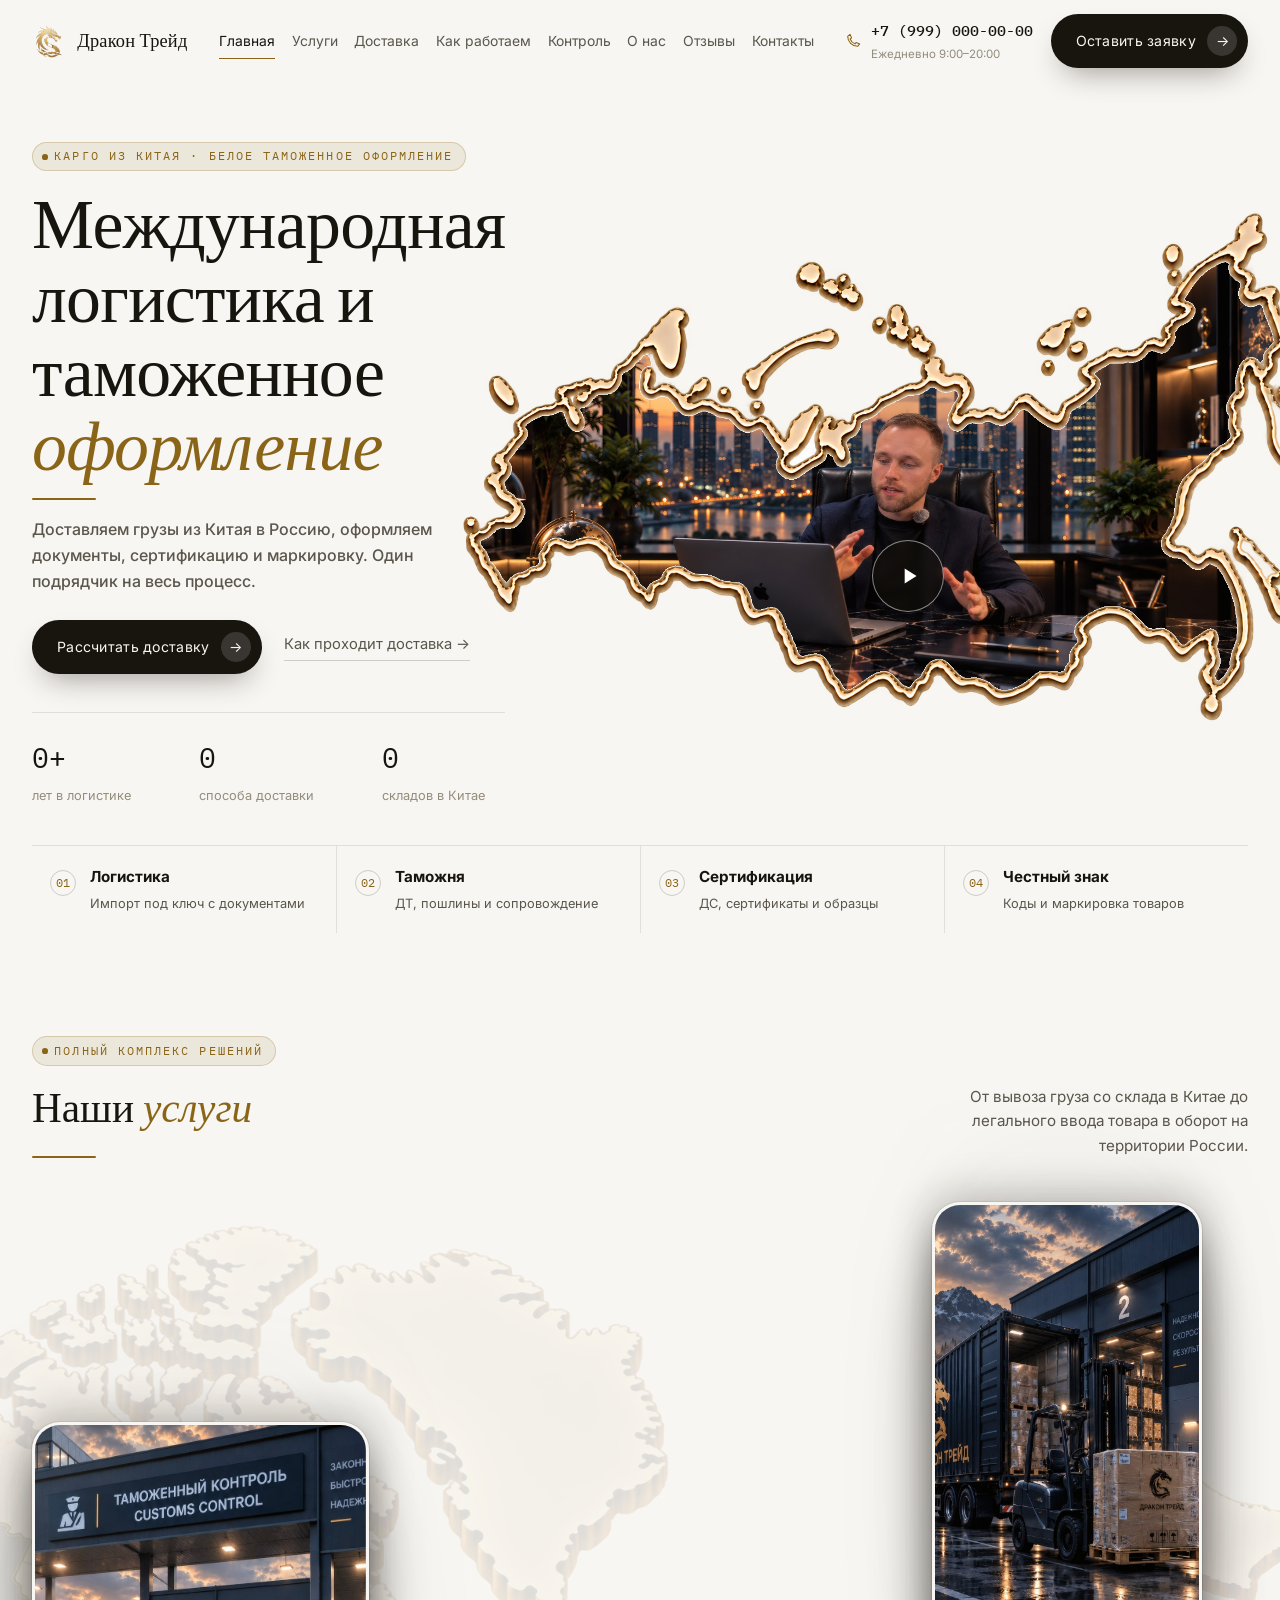
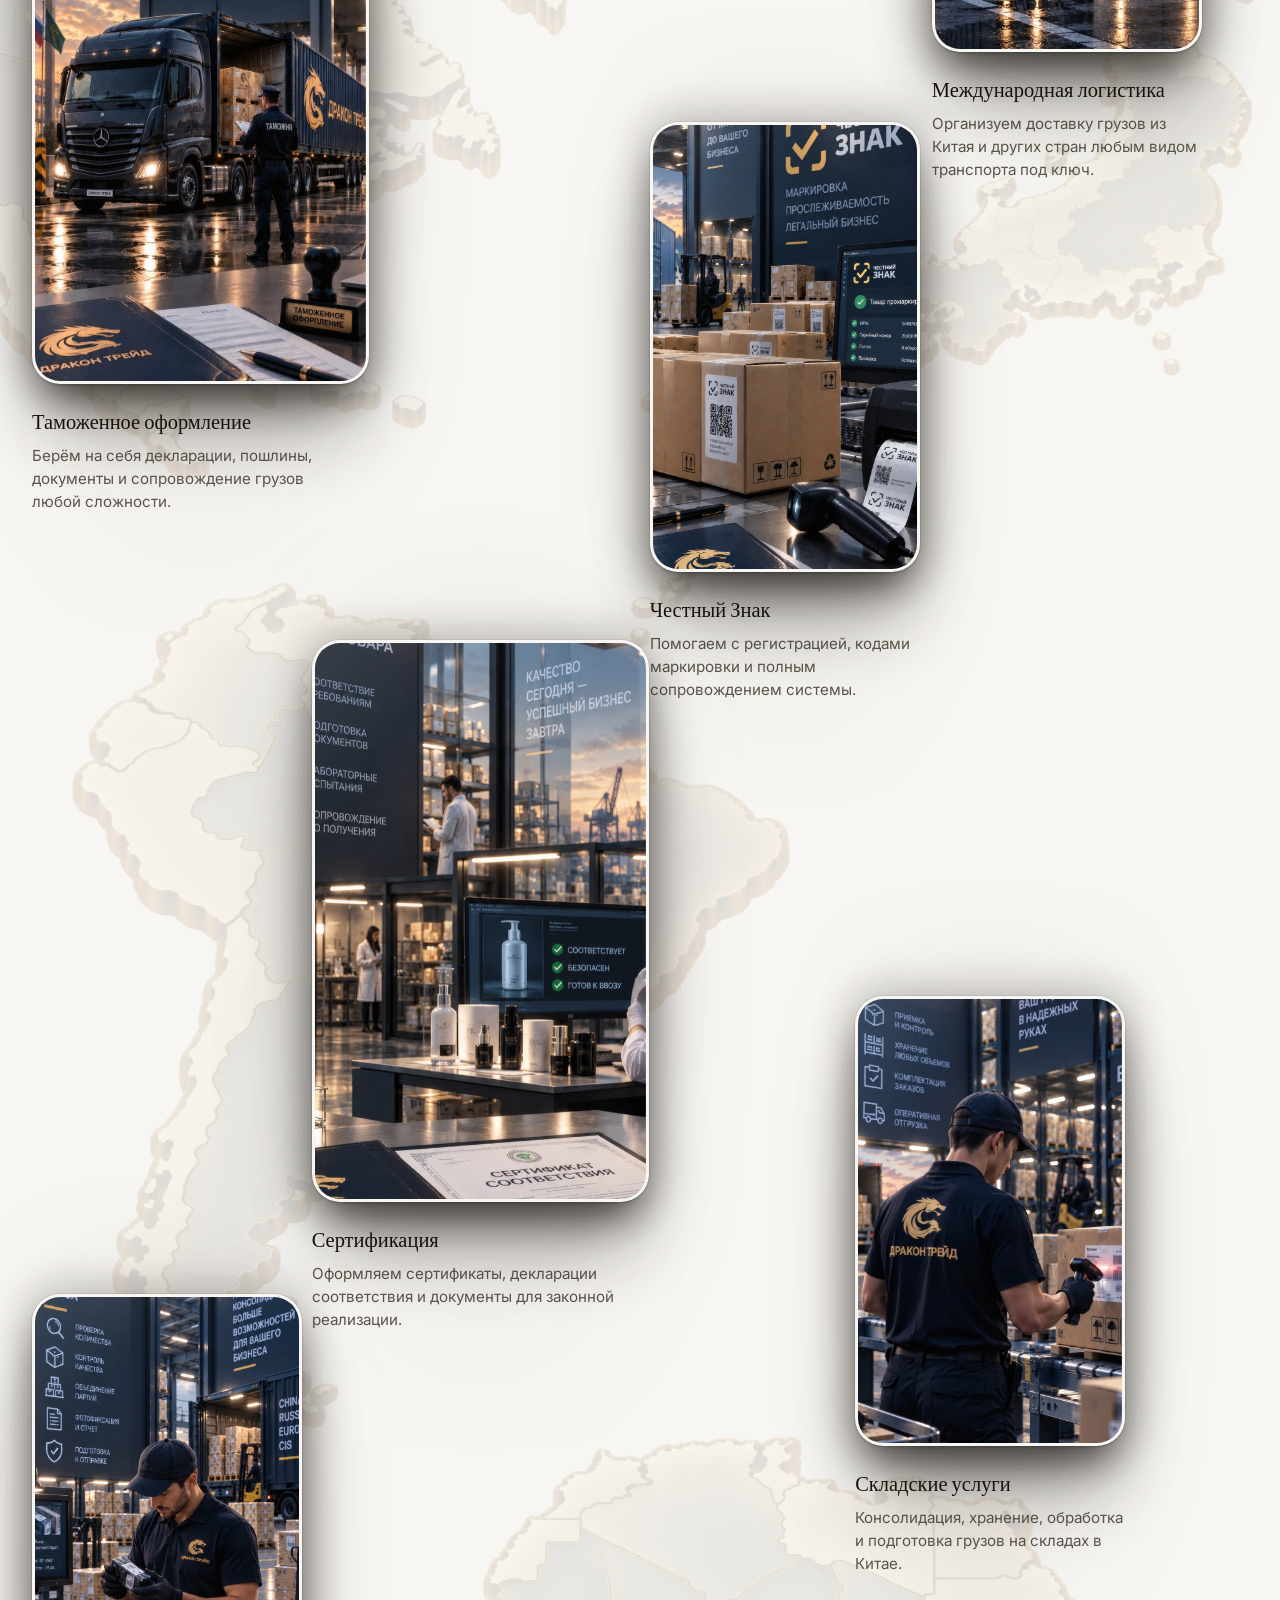
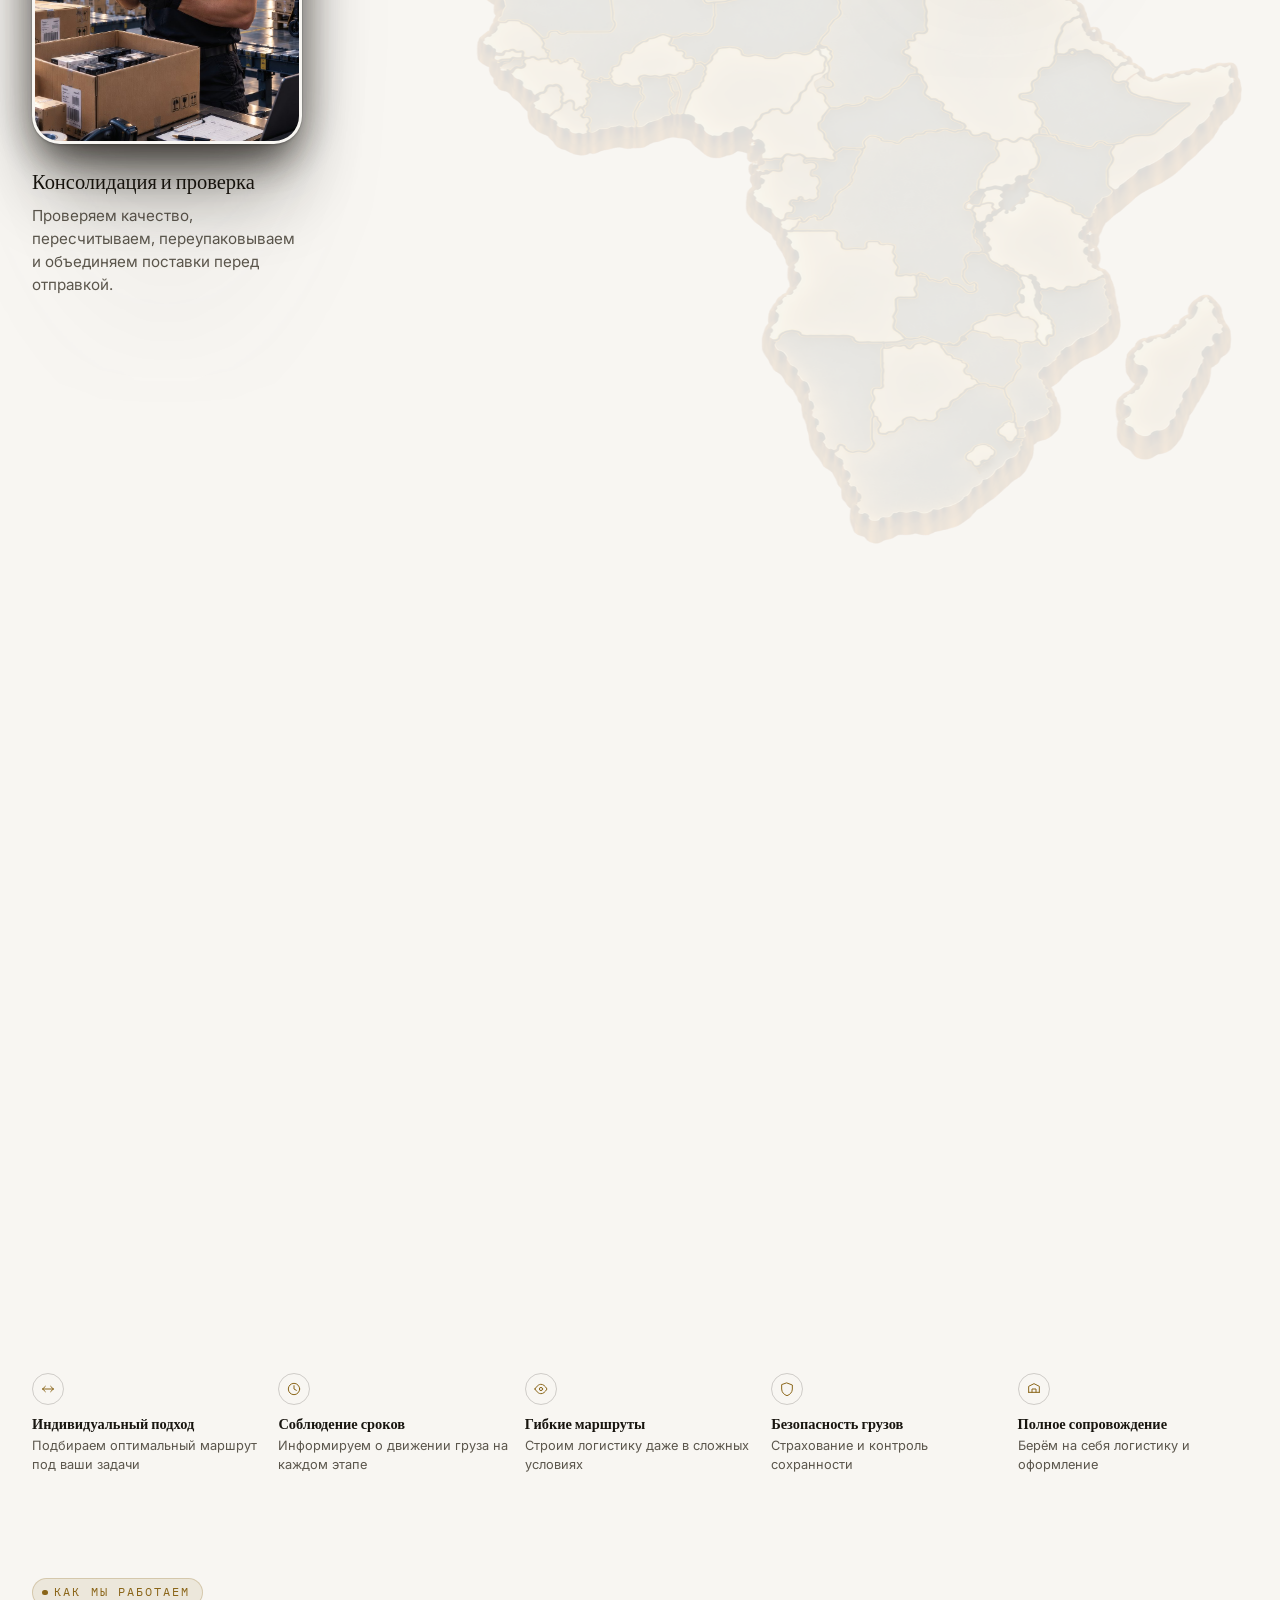
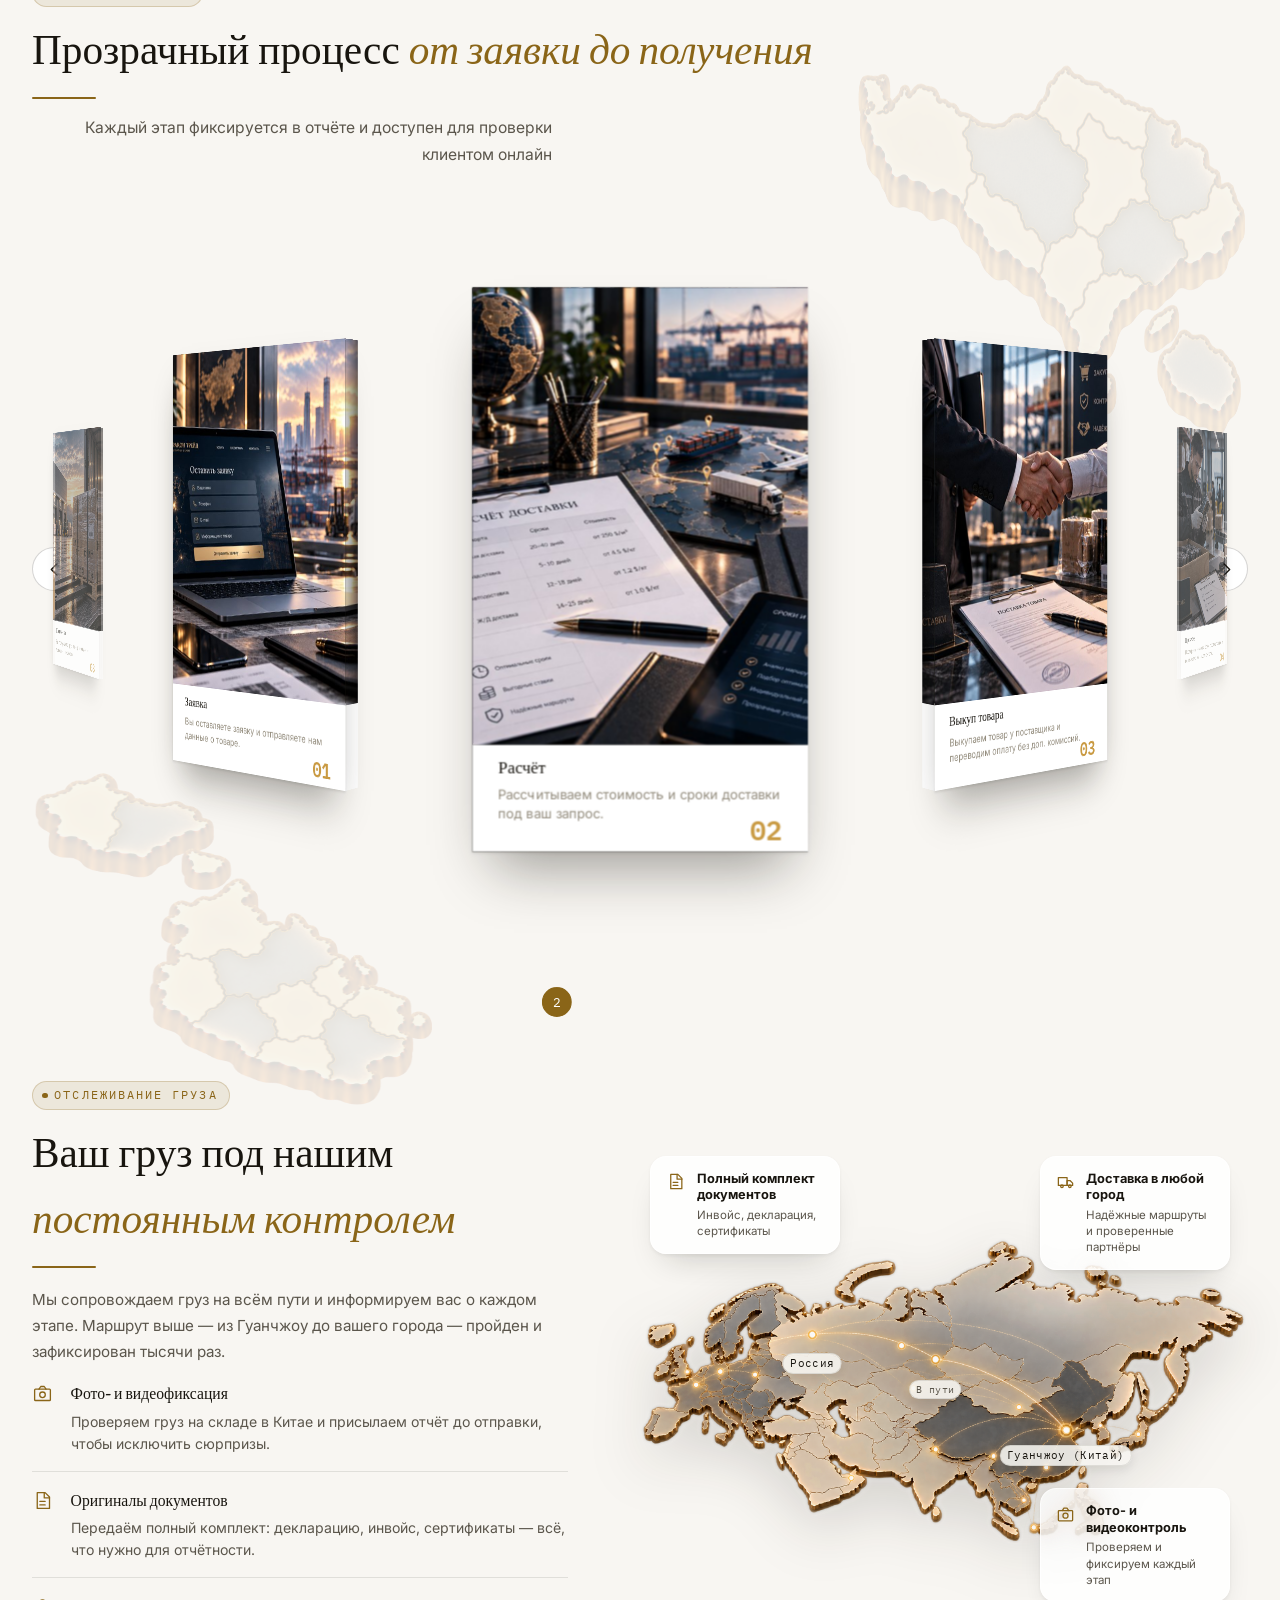
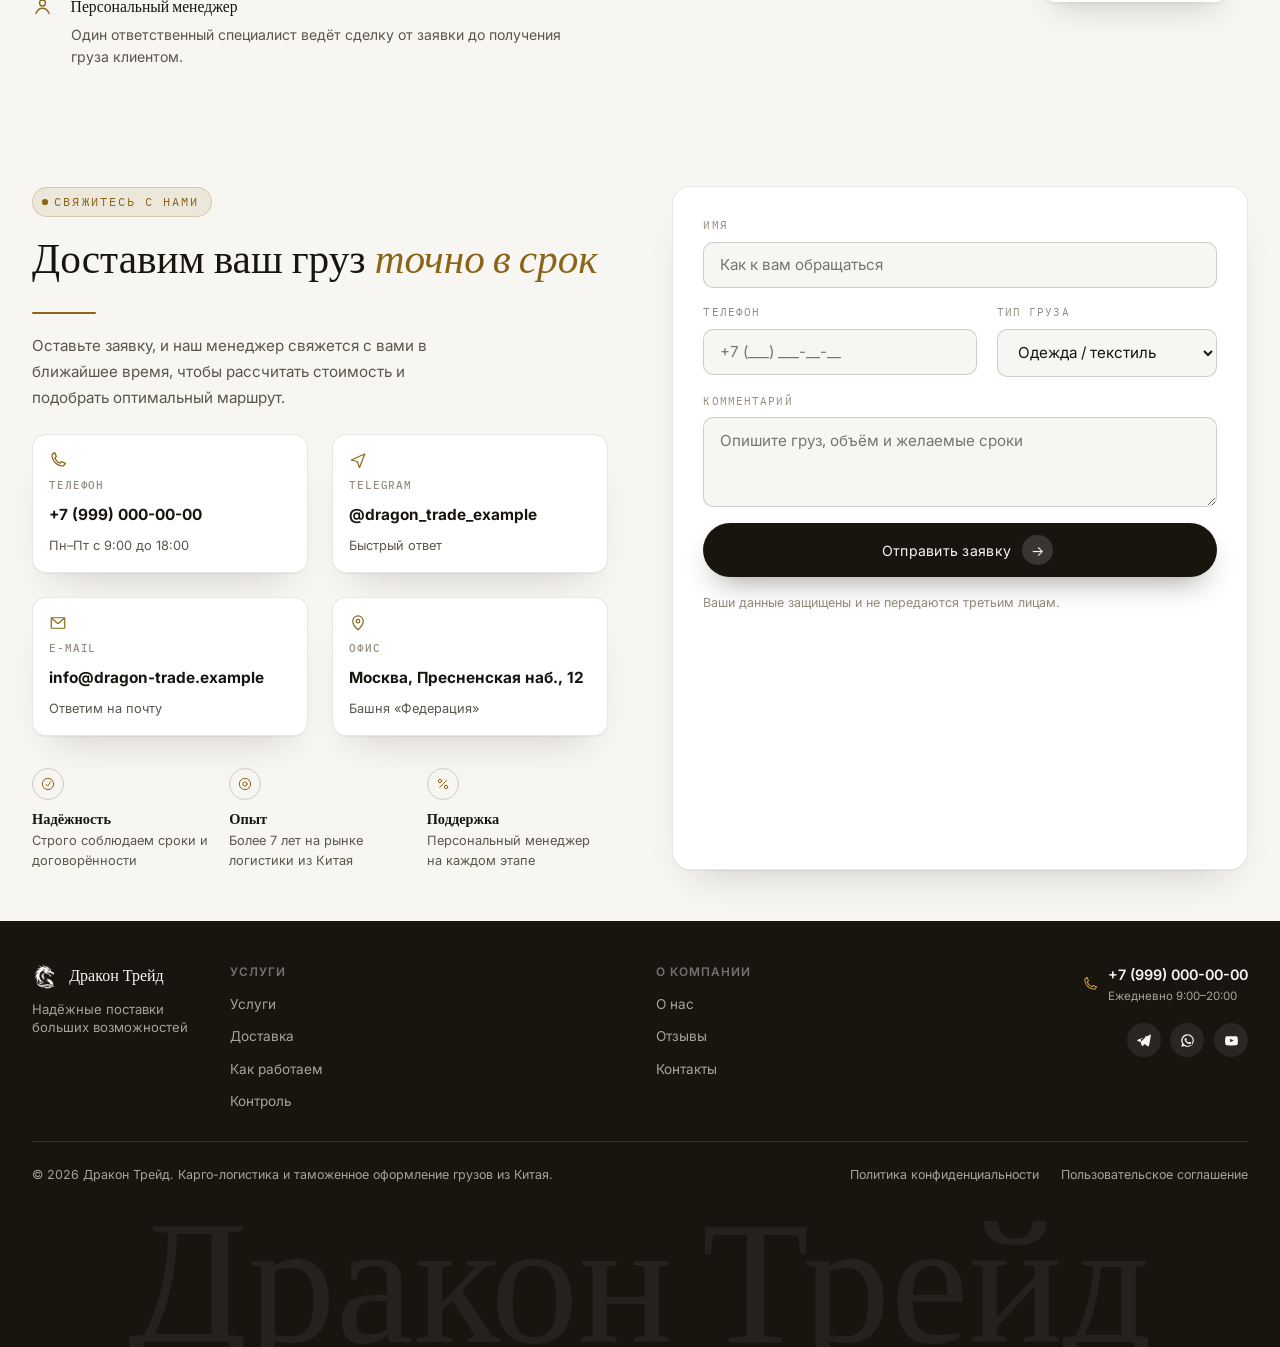
==== commit e89f56b9: "Drop oversized photos and dark overlays on mobile for readability Three sections stacked ~18 tall (3" ====
--- a/index.html
+++ b/index.html
@@ -361,7 +361,6 @@
           <span class="gold-line"></span>
           <p class="section-lead">Каждый этап фиксируется в отчёте и доступен для проверки клиентом онлайн</p>
         </div>
-        <p>Каждый этап фиксируется в отчёте и доступен для проверки клиентом онлайн.</p>
       </div>
 
       <div class="conveyor reveal" data-conveyor>
--- a/styles.css
+++ b/styles.css
@@ -55,10 +55,11 @@
   }
 
   *,*::before,*::after{ box-sizing:border-box; }
-  html{ scroll-behavior:smooth; background:var(--bg); }
+  html{ scroll-behavior:smooth; background:var(--bg); overflow-x:hidden; }
   @media (prefers-reduced-motion: reduce){ html{ scroll-behavior:auto; } }
   body{
     margin:0;
+    overflow-x:hidden;
     background-color:var(--bg);
     color:var(--ink);
     font-family:var(--font-body);
@@ -626,6 +627,19 @@
     .work-grid{ min-height:0; }
     .work-card{ position:static !important; left:auto !important; top:auto !important; width:100% !important; max-width:420px; margin-bottom:2.5rem; }
     .work-card:last-child{ margin-bottom:0; }
+  }
+  /* Mobile: the 6 tall (3:5) work-card photos stack into ~600px-tall
+     images one after another — far too much scrolling and visual weight
+     on a phone, on request ("слишком много огромных картинок... можно
+     их вообще убрать"). Photos dropped entirely on small screens; the
+     heading+text becomes a plain divided list so it reads cleanly
+     without any image at all. */
+  @media (max-width: 560px){
+    .work-card__media{ display:none; }
+    .work-card{ margin-bottom:0; padding-block:1.3rem; border-top:1px solid var(--line); }
+    .work-card:first-child{ border-top:none; padding-top:0; }
+    .work-card:last-child{ padding-bottom:0; }
+    .work-card__caption{ margin-top:0; }
   }
 
   /* ================= DELIVERY — 3D perspective "fan" of REAL box geometry =====
@@ -1110,6 +1124,28 @@
     .fan-card:hover{ transform:translateY(-5px) !important; }
   }
   @media (max-width: 560px){ .fan-card{ flex:1 1 100%; } }
+  /* Mobile: these 4 cards are pure photo with the heading/description
+     overlaid on a heavy dark scrim (rgba(10,12,18,.92) at the bottom) —
+     exactly the "затемнения очень сильно мешают" complaint, plus each
+     photo stretches to ~590px tall on a 390px-wide phone. On request
+     ("можно их вообще убрать"), the photo (and its scrim) is dropped
+     entirely on small screens; the card becomes a plain light card
+     matching the rest of the site, with the day-count/icon/heading/text
+     back in normal dark-on-light flow instead of overlaid on an image. */
+  @media (max-width: 560px){
+    .fan-card__img{ display:none; }
+    .fan-card__photo::before{ display:none; }
+    .fan-card--1::before, .fan-card--2::before, .fan-card--3::before, .fan-card--4::before{ display:none; }
+    .fan-card--photo-overlay .fan-card__photo{ position:static; aspect-ratio:auto; background:none; }
+    .fan-card--photo-overlay .fan-card__face{ aspect-ratio:auto; background:var(--surface); border:1px solid var(--line); border-radius:var(--r-card); box-shadow:var(--card-shadow); }
+    .fan-card__days{ position:static; display:flex; align-items:baseline; gap:.4rem; padding:1.1rem 1.1rem 0; }
+    .fan-card__days .num{ color:var(--accent); text-shadow:none; }
+    .fan-card__days .unit{ color:var(--ink-faint); }
+    .fan-card--photo-overlay .fan-card__info{ position:static; background:none; padding:.6rem 1.1rem 1.3rem; }
+    .fan-card--photo-overlay .fan-card__info h3{ color:var(--ink); }
+    .fan-card--photo-overlay .fan-card__info p{ color:var(--ink-dim); }
+    .fan-card--photo-overlay .fan-card__icon{ border-color:var(--line-strong); background:var(--accent-wash); color:var(--accent); }
+  }
 
   /* ================= COUNTER BAND ================= */
   .counter-band{ position:relative; padding-block:clamp(3rem, 6vw, 5rem); background-size:cover; background-position:center; overflow:hidden; }
@@ -1221,6 +1257,21 @@
   .conveyor__cards{ flex:1; min-width:0; display:grid; grid-template-columns:repeat(4, 1fr); gap:1.1rem; outline:none; }
   @media (max-width: 940px){ .conveyor__cards{ grid-template-columns:repeat(2, 1fr); } }
   @media (max-width: 560px){ .conveyor__cards{ grid-template-columns:1fr; gap:1.2rem; } }
+  /* Mobile: 8 cards, each with a ~450px-tall photo (min-height:560px
+     total), stacked in a single column — by far the biggest source of
+     "too many huge images" on the page. The 3D carousel JS only runs
+     above 760px anyway, so below 560px these already render as a plain
+     static list — dropping the photo just turns each into a compact
+     bordered text card (number + heading + description), on request
+     ("можно их вообще убрать"). */
+  @media (max-width: 560px){
+    .conveyor-card{ min-height:0; }
+    .conveyor-card__top{ display:none; }
+    .card-face{ padding:0; background:var(--surface); border:1px solid var(--line); border-radius:var(--r-panel-lg); }
+    .conveyor-card__body{ flex:1 1 auto; margin:0; padding:1.4rem 1.4rem 1.6rem; background:none; }
+    .conveyor-card__num{ position:static; display:block; margin-bottom:.3rem; font-size:1.4rem; color:var(--accent); }
+    .conveyor-card__body h3{ padding-right:0; }
+  }
 
   .conveyor__arrow{ display:none; }
   .conveyor__dots{ display:none; }
